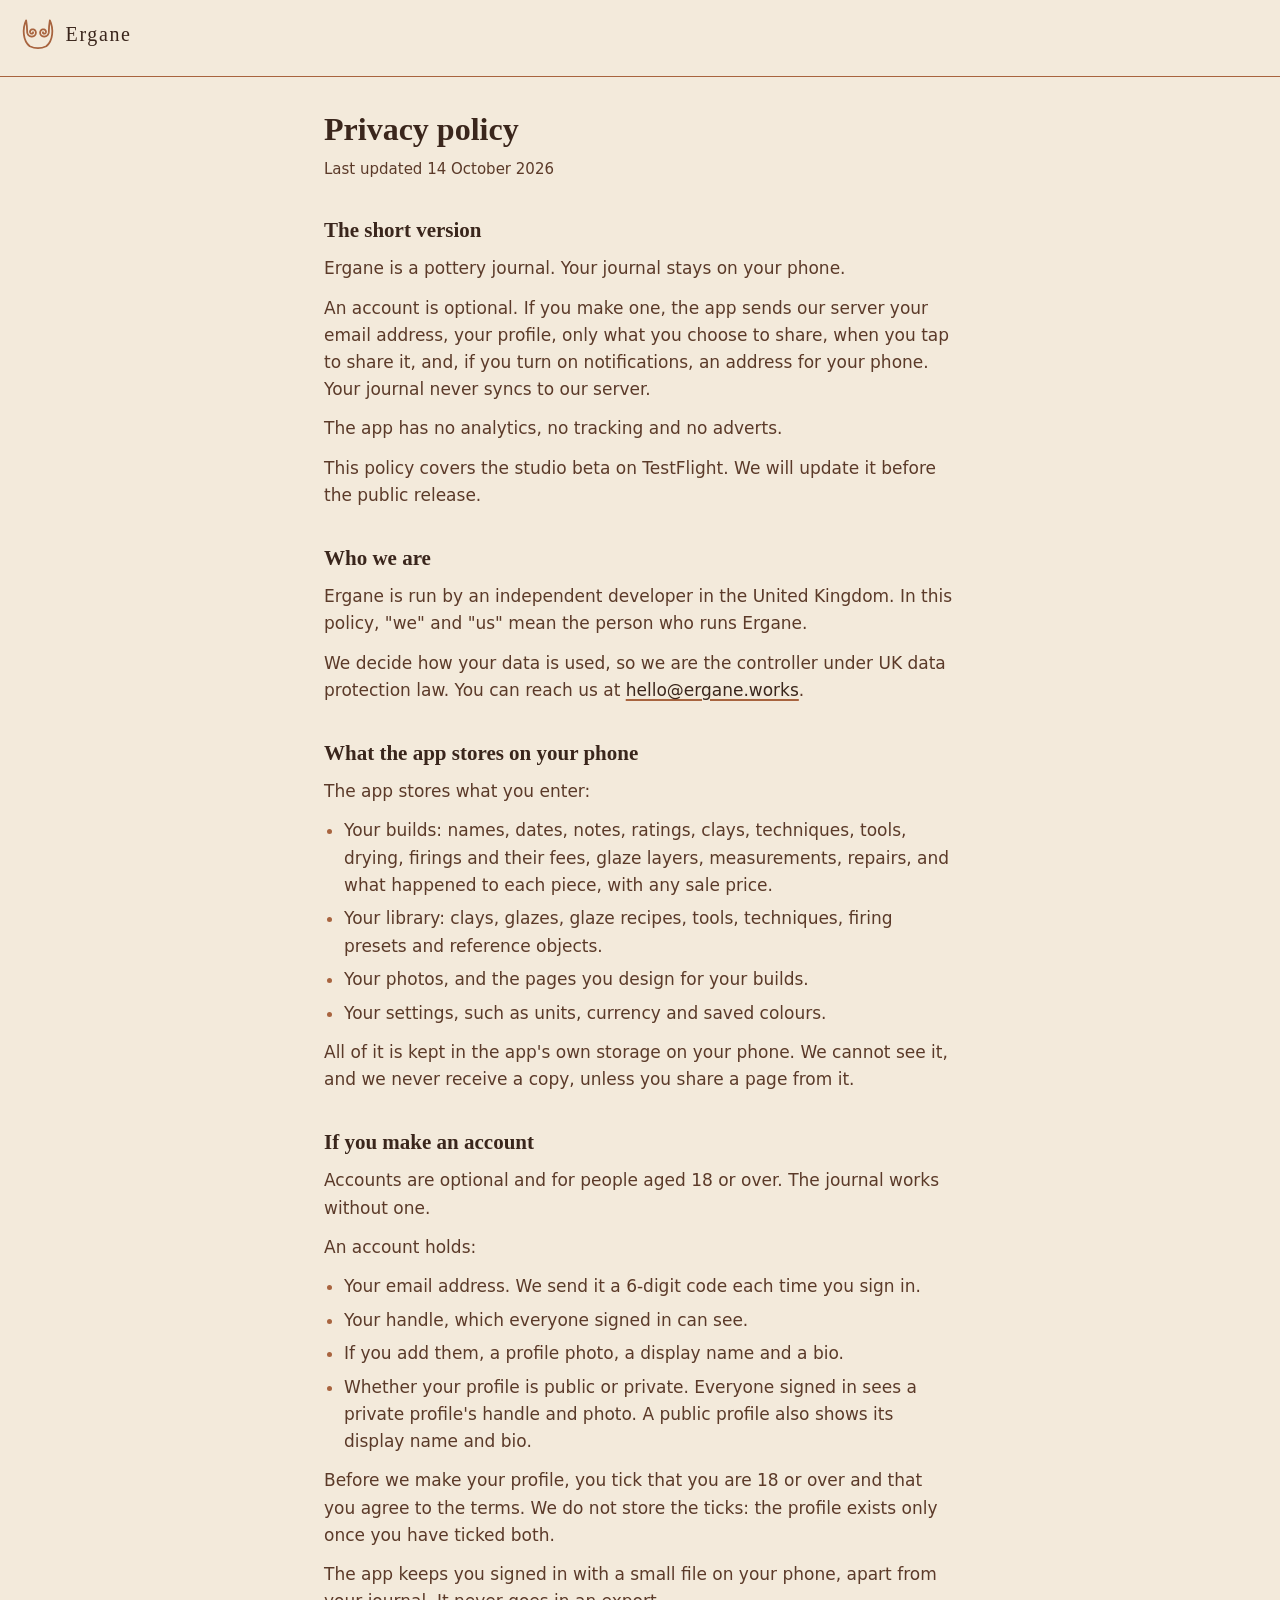
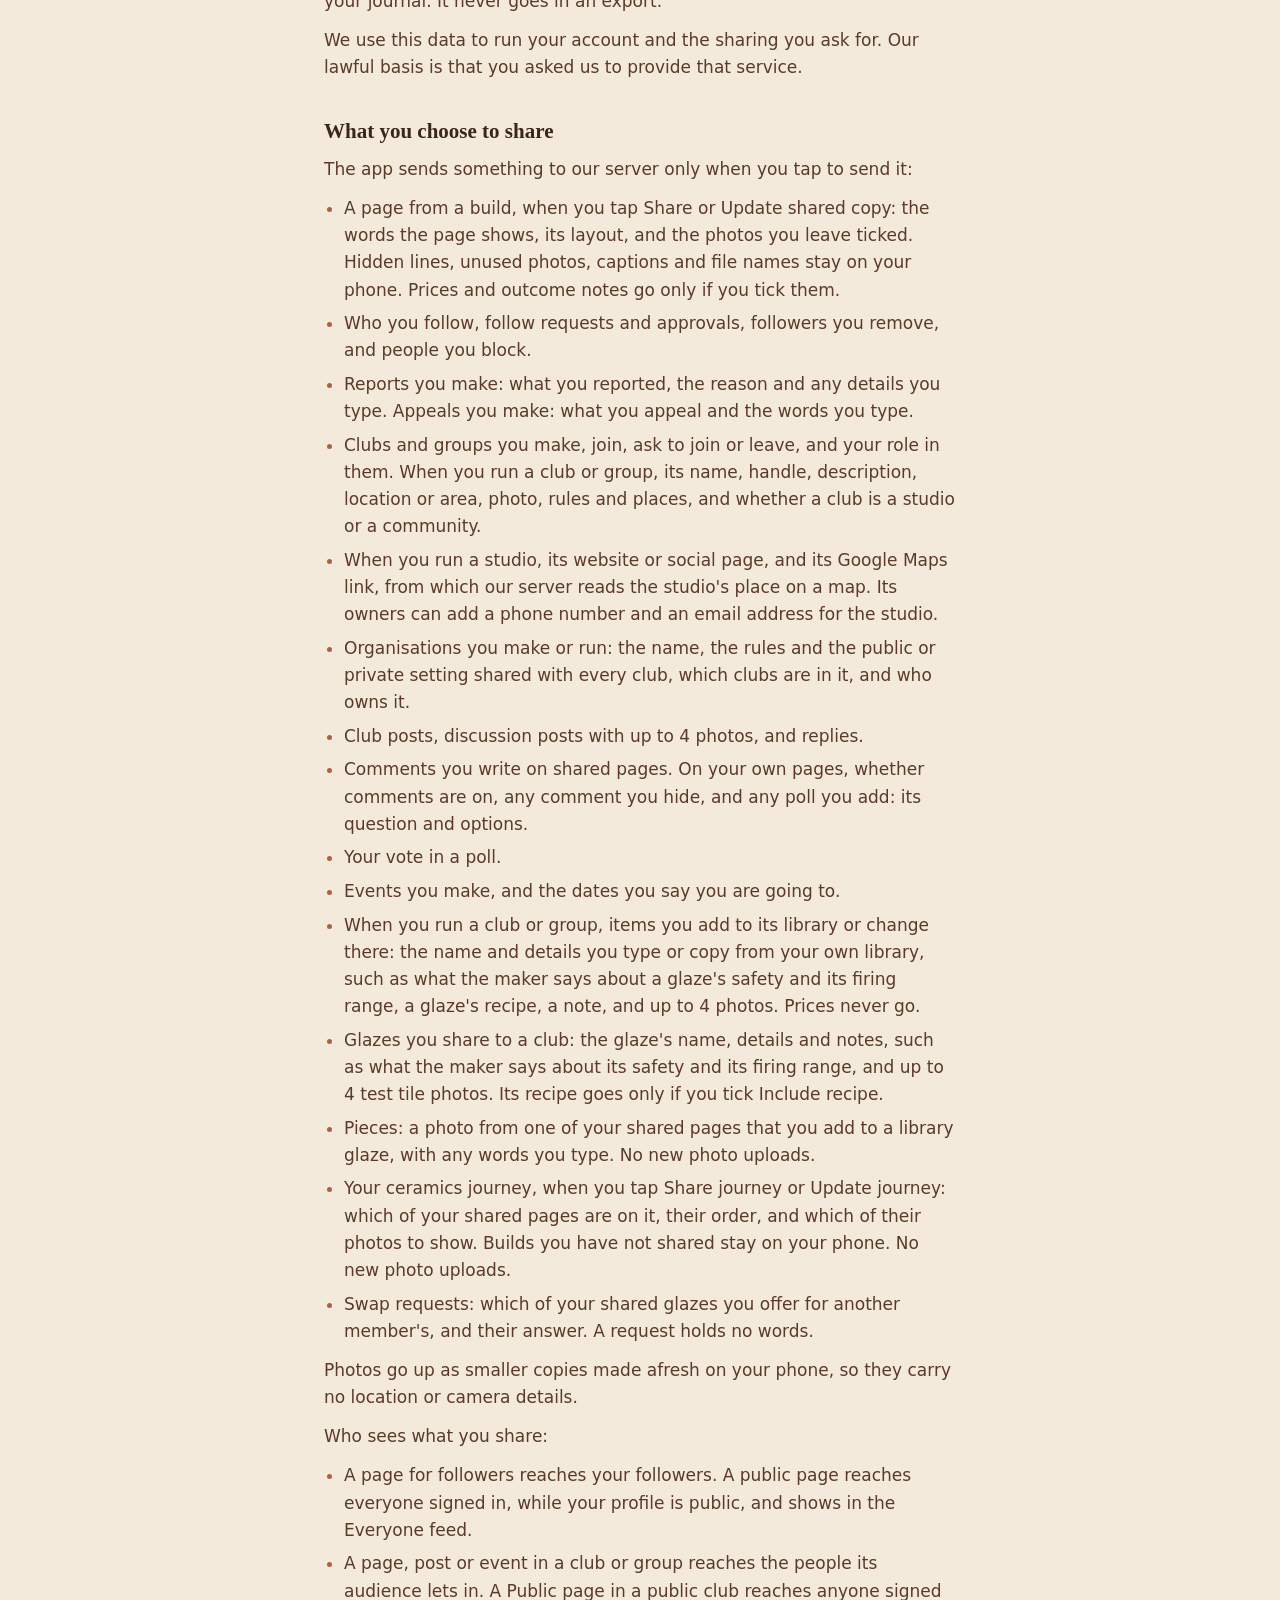
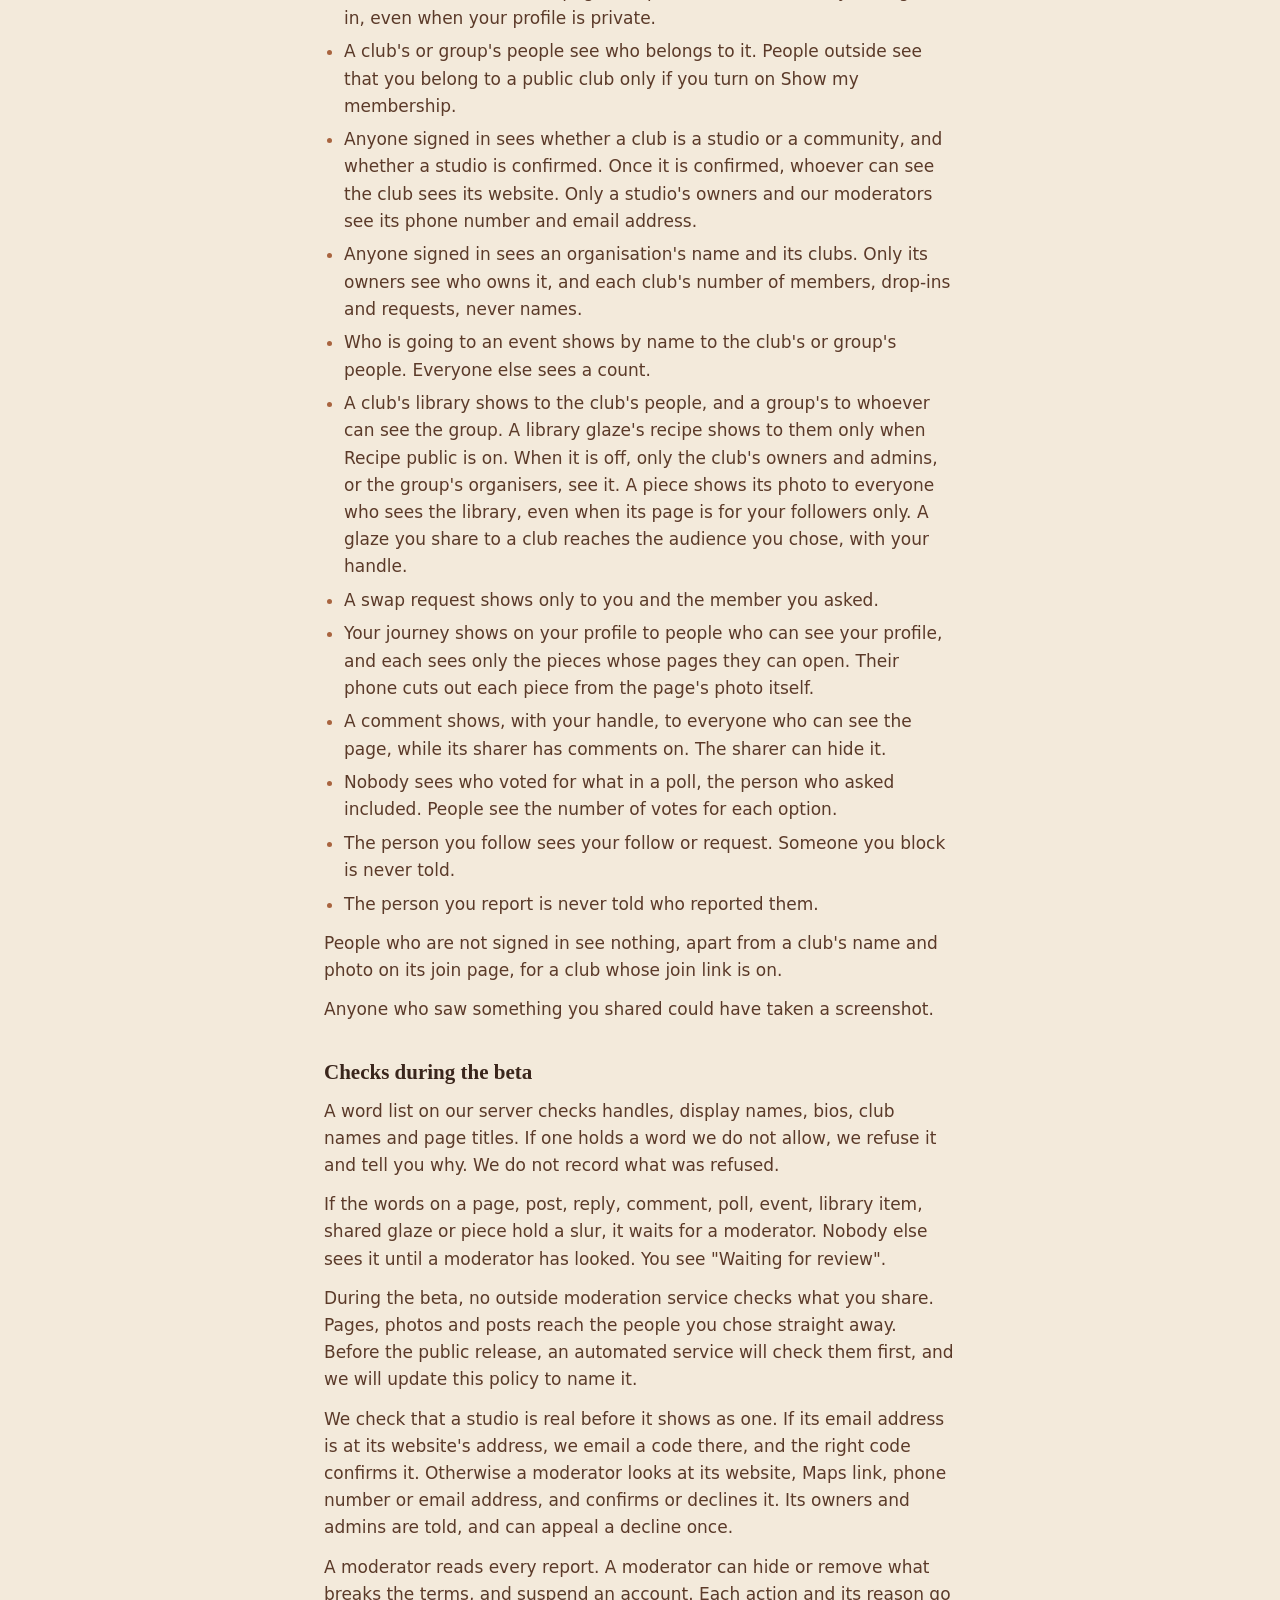
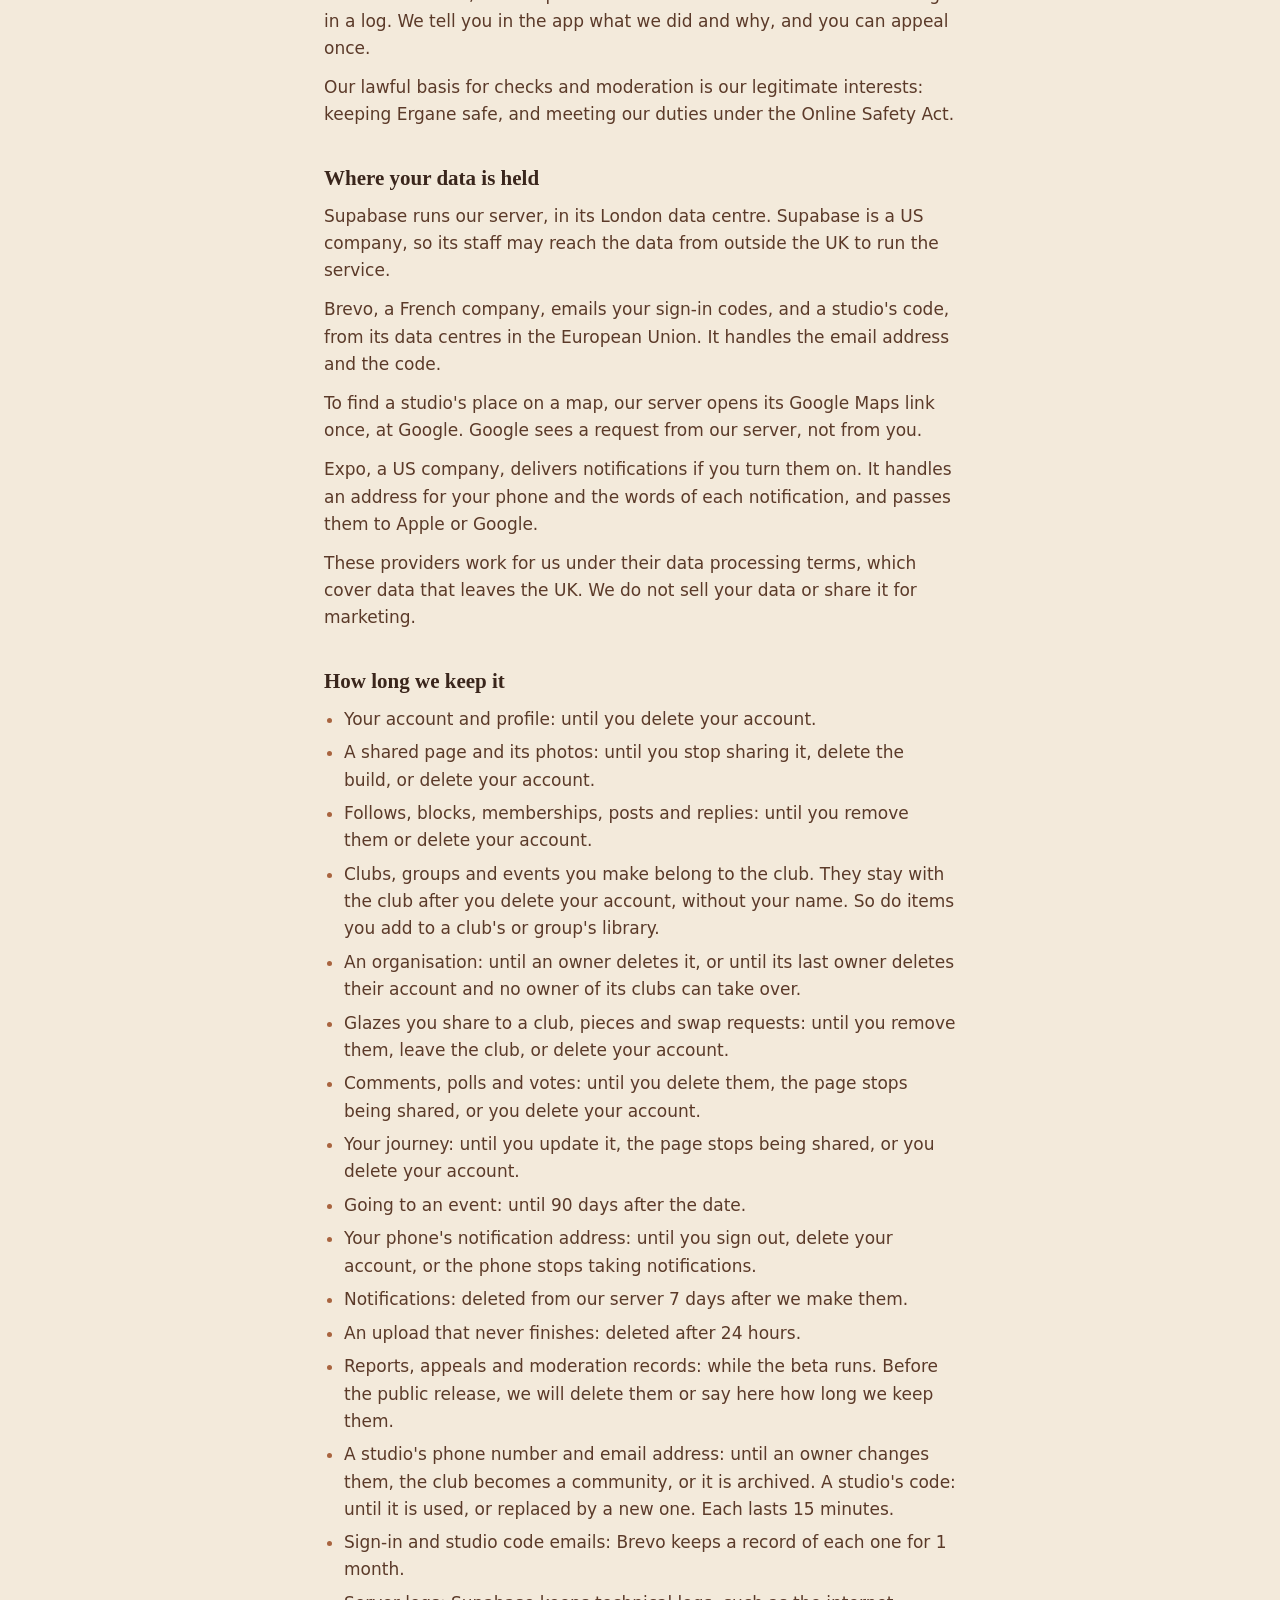
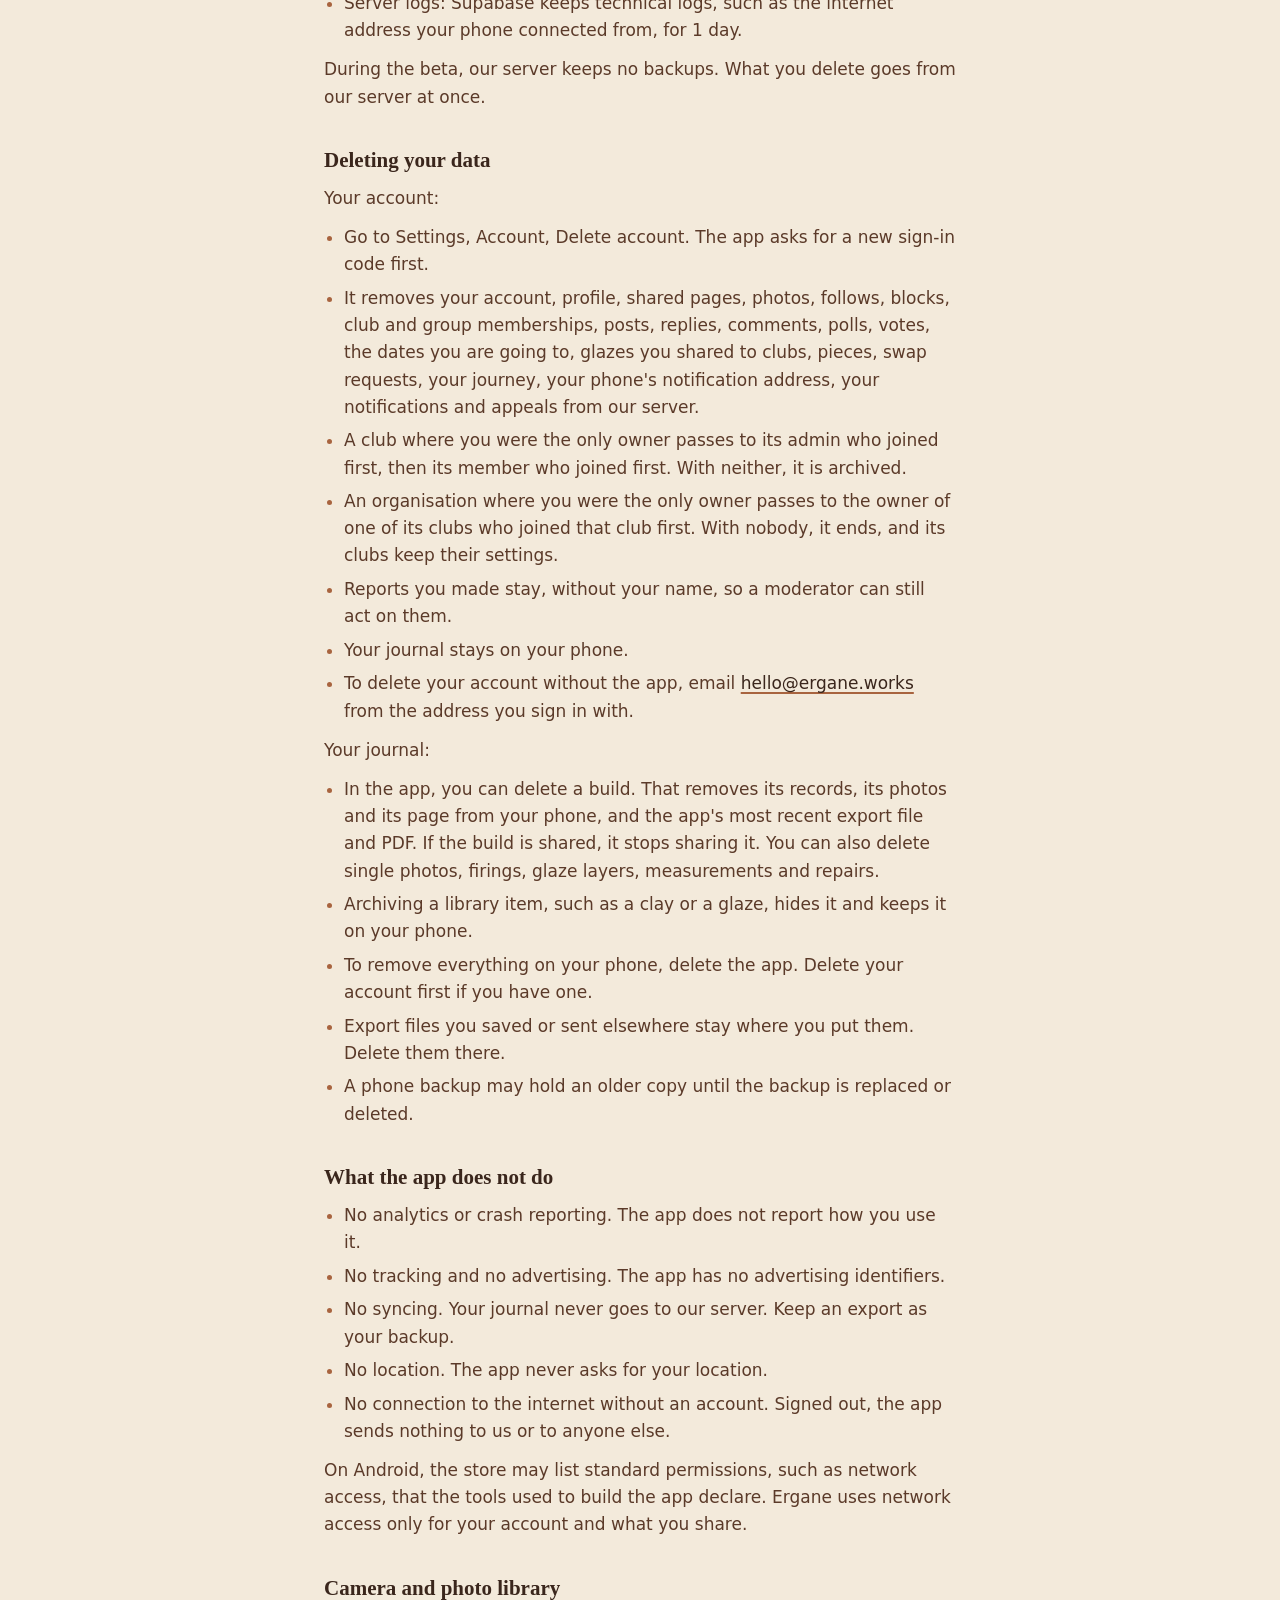
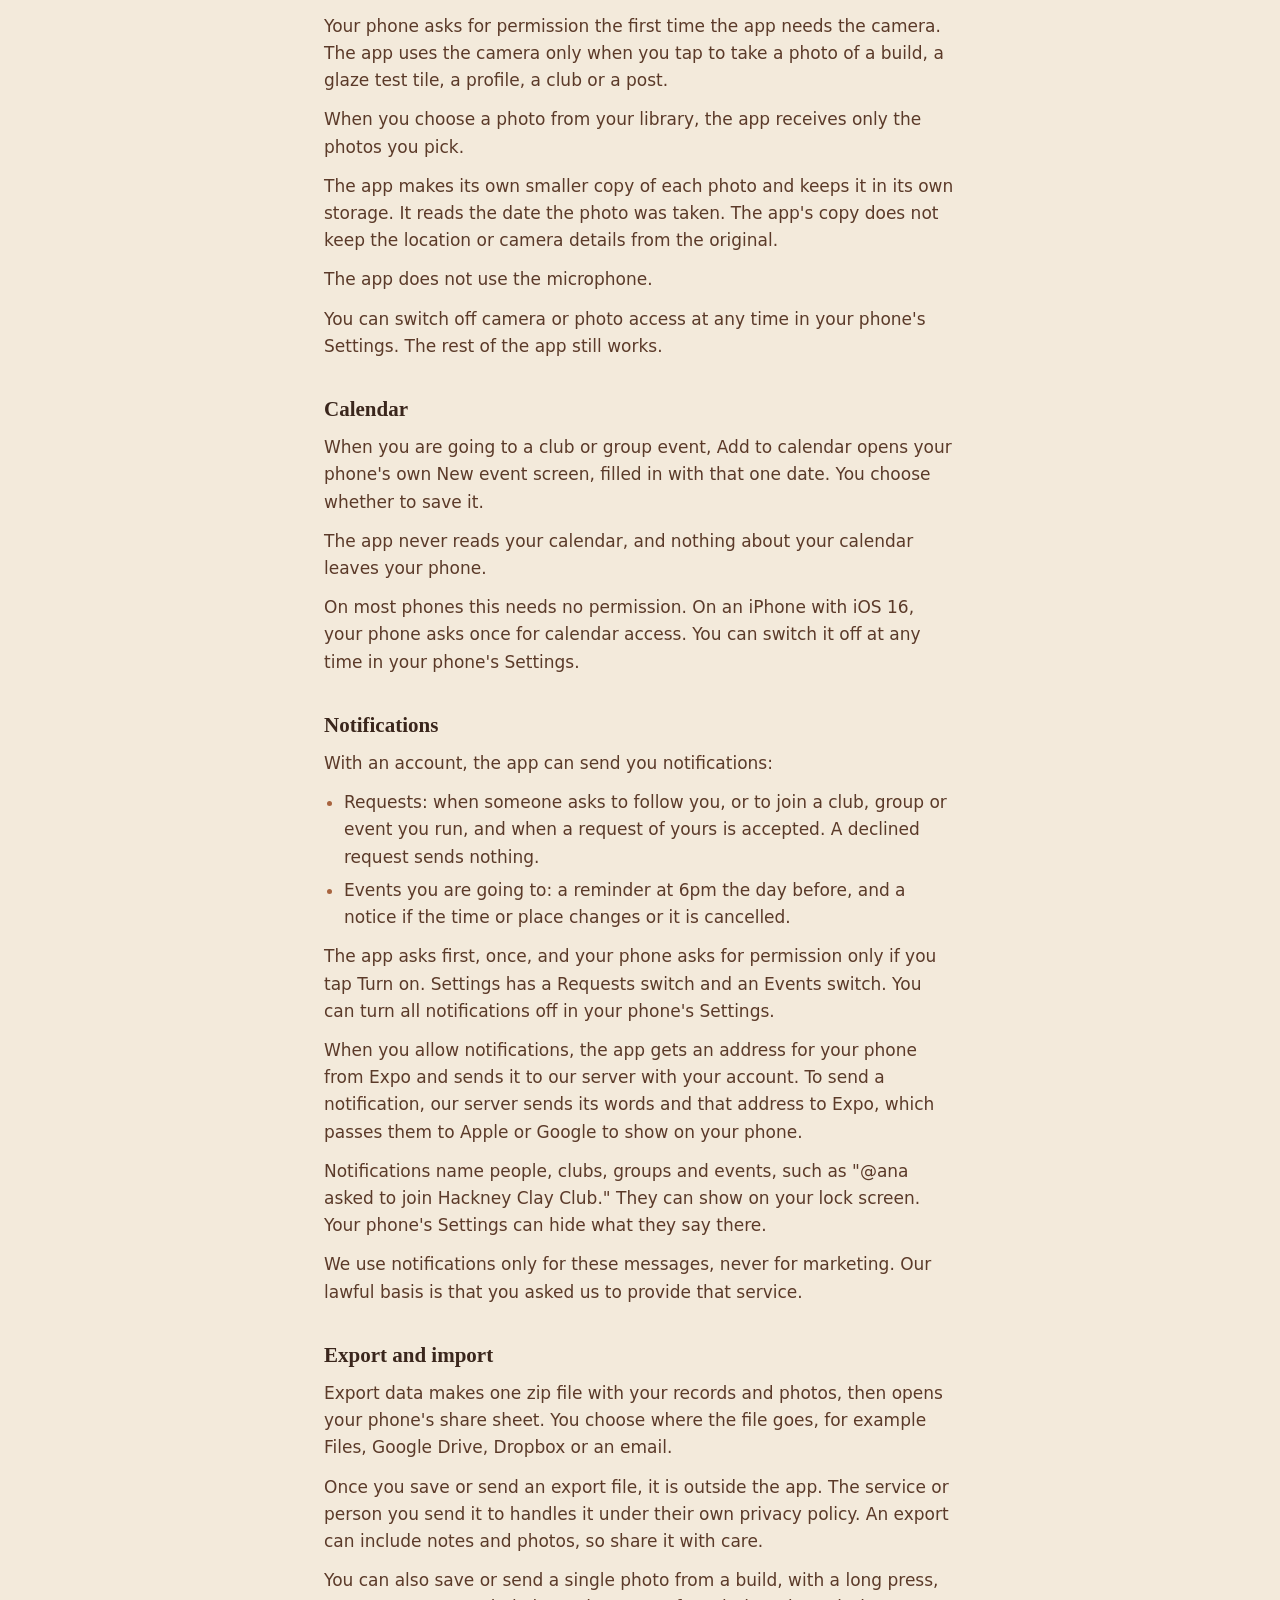
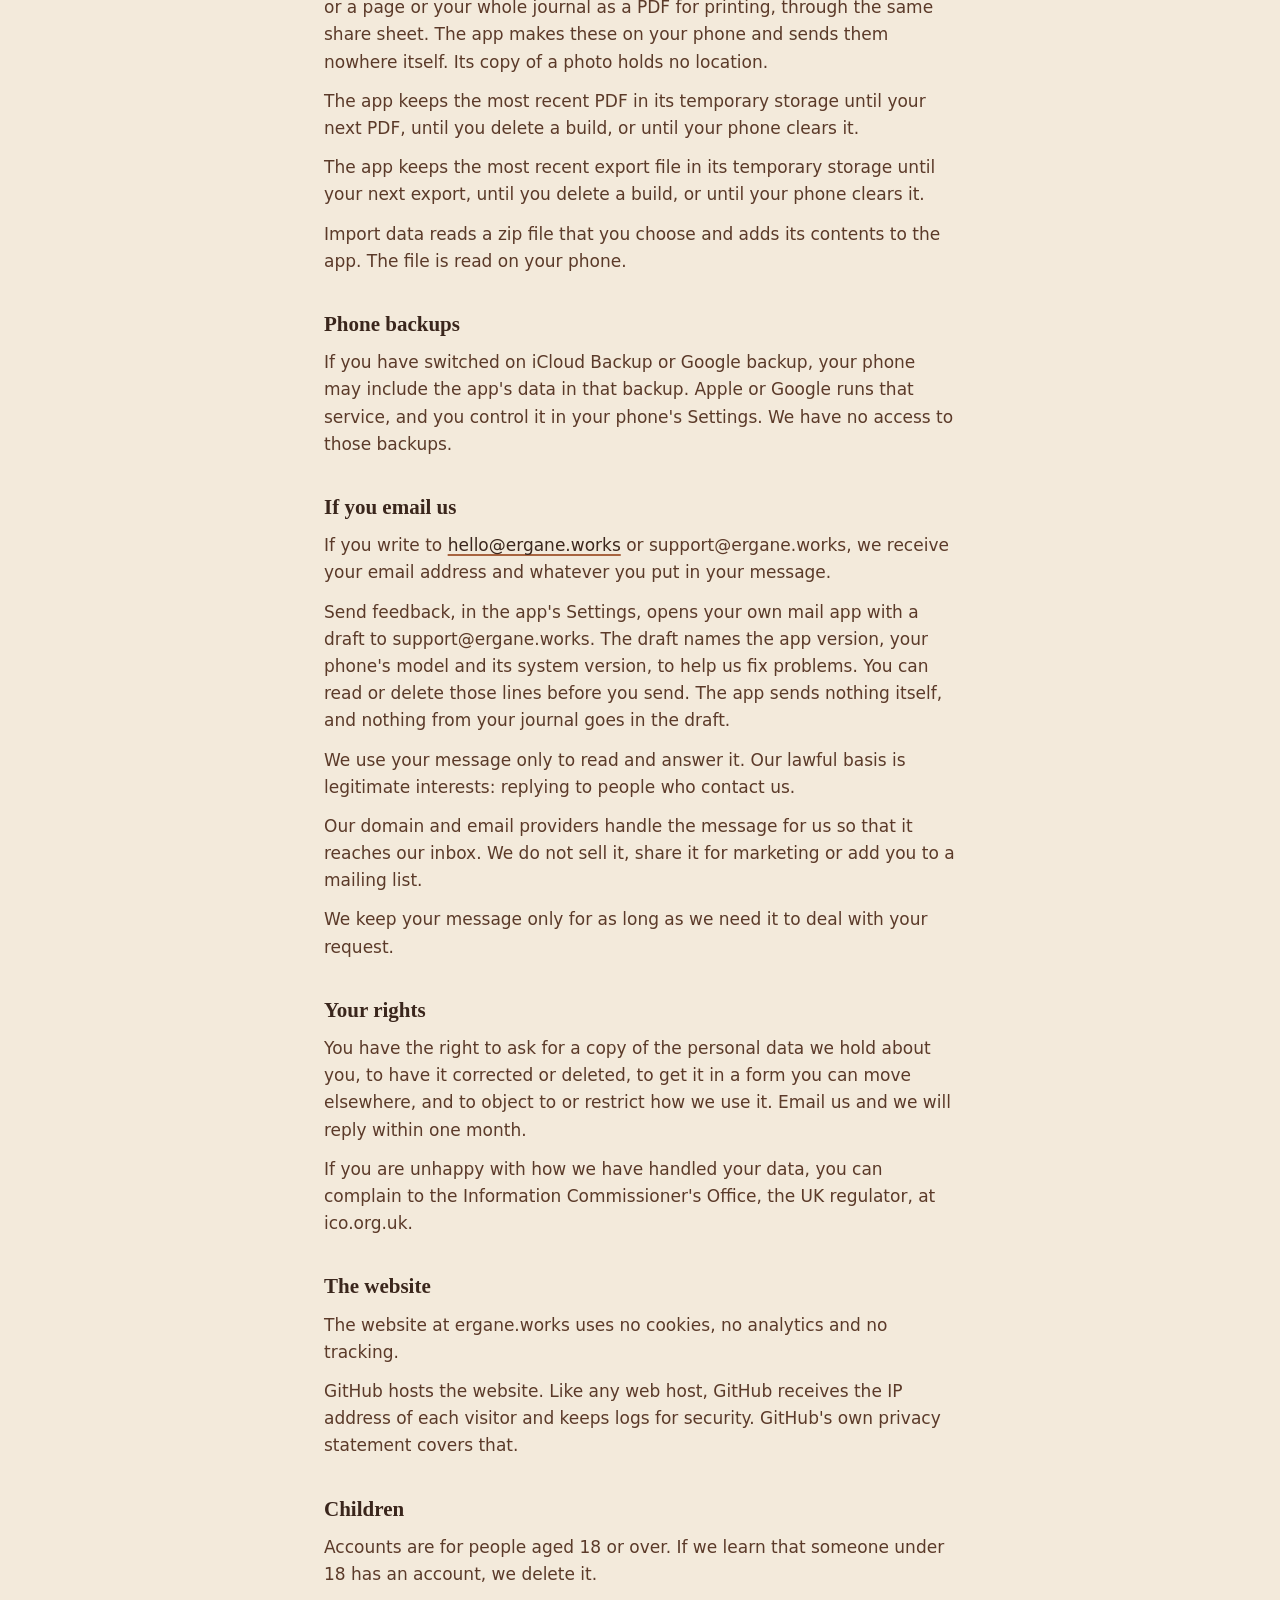
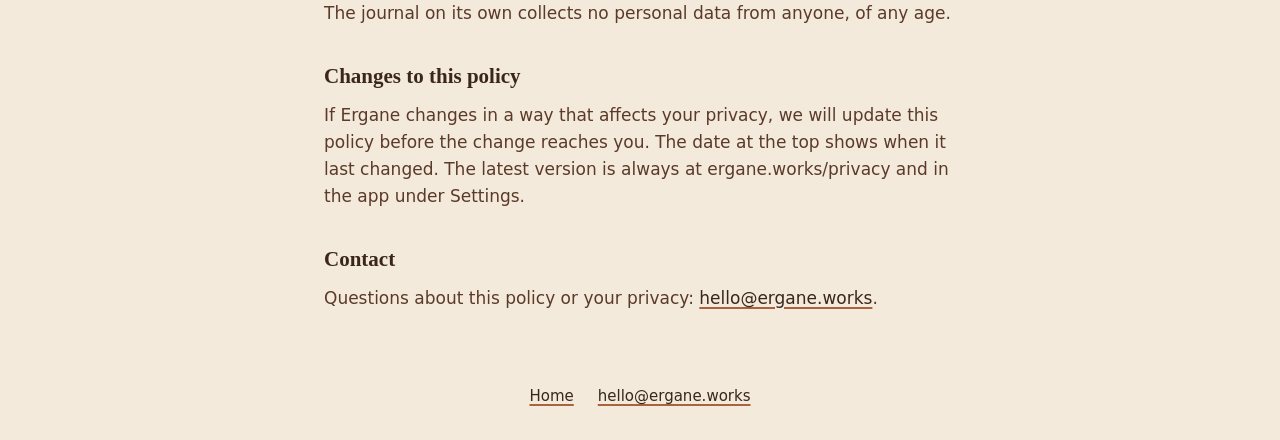
==== privacy/index.html @ 68ac3b26 "Privacy: studios and communities" ====
<!doctype html>
<html lang="en-GB">
<head>
  <meta charset="utf-8">
  <meta name="viewport" content="width=device-width, initial-scale=1">
  <title>Privacy policy | Ergane</title>
  <meta name="description" content="Ergane keeps your pottery journal on your phone. Accounts are optional. No analytics, no tracking, no adverts.">
  <link rel="icon" href="/assets/favicon.png">
  <link rel="stylesheet" href="/styles.css">
</head>
<body>
  <!-- Made by "npm run privacy:site" in the app's repository. Do not edit by hand. -->
  <header class="bar">
    <a class="home" href="/"><img src="/assets/owl.svg" alt="" width="36" height="36">Ergane</a>
  </header>
  <main class="page">
    <h1>Privacy policy</h1>
    <p class="date">Last updated <time datetime="2026-10-14">14 October 2026</time></p>
    <section id="summary">
      <h2>The short version</h2>
      <p>Ergane is a pottery journal. Your journal stays on your phone.</p>
      <p>An account is optional. If you make one, the app sends our server your email address, your profile, only what you choose to share, when you tap to share it, and, if you turn on notifications, an address for your phone. Your journal never syncs to our server.</p>
      <p>The app has no analytics, no tracking and no adverts.</p>
      <p>This policy covers the studio beta on TestFlight. We will update it before the public release.</p>
    </section>
    <section id="who">
      <h2>Who we are</h2>
      <p>Ergane is run by an independent developer in the United Kingdom. In this policy, &quot;we&quot; and &quot;us&quot; mean the person who runs Ergane.</p>
      <p>We decide how your data is used, so we are the controller under UK data protection law. You can reach us at <a href="mailto:hello@ergane.works">hello@ergane.works</a>.</p>
    </section>
    <section id="stored">
      <h2>What the app stores on your phone</h2>
      <p>The app stores what you enter:</p>
      <ul>
        <li>Your builds: names, dates, notes, ratings, clays, techniques, tools, drying, firings and their fees, glaze layers, measurements, repairs, and what happened to each piece, with any sale price.</li>
        <li>Your library: clays, glazes, glaze recipes, tools, techniques, firing presets and reference objects.</li>
        <li>Your photos, and the pages you design for your builds.</li>
        <li>Your settings, such as units, currency and saved colours.</li>
      </ul>
      <p>All of it is kept in the app's own storage on your phone. We cannot see it, and we never receive a copy, unless you share a page from it.</p>
    </section>
    <section id="account">
      <h2>If you make an account</h2>
      <p>Accounts are optional and for people aged 18 or over. The journal works without one.</p>
      <p>An account holds:</p>
      <ul>
        <li>Your email address. We send it a 6-digit code each time you sign in.</li>
        <li>Your handle, which everyone signed in can see.</li>
        <li>If you add them, a profile photo, a display name and a bio.</li>
        <li>Whether your profile is public or private. Everyone signed in sees a private profile's handle and photo. A public profile also shows its display name and bio.</li>
      </ul>
      <p>Before we make your profile, you tick that you are 18 or over and that you agree to the terms. We do not store the ticks: the profile exists only once you have ticked both.</p>
      <p>The app keeps you signed in with a small file on your phone, apart from your journal. It never goes in an export.</p>
      <p>We use this data to run your account and the sharing you ask for. Our lawful basis is that you asked us to provide that service.</p>
    </section>
    <section id="sharing">
      <h2>What you choose to share</h2>
      <p>The app sends something to our server only when you tap to send it:</p>
      <ul>
        <li>A page from a build, when you tap Share or Update shared copy: the words the page shows, its layout, and the photos you leave ticked. Hidden lines, unused photos, captions and file names stay on your phone. Prices and outcome notes go only if you tick them.</li>
        <li>Who you follow, follow requests and approvals, followers you remove, and people you block.</li>
        <li>Reports you make: what you reported, the reason and any details you type. Appeals you make: what you appeal and the words you type.</li>
        <li>Clubs and groups you make, join, ask to join or leave, and your role in them. When you run a club or group, its name, handle, description, location or area, photo, rules and places, and whether a club is a studio or a community.</li>
        <li>When you run a studio, its website or social page, and its Google Maps link, from which our server reads the studio's place on a map. Its owners can add a phone number and an email address for the studio.</li>
        <li>Organisations you make or run: the name, the rules and the public or private setting shared with every club, which clubs are in it, and who owns it.</li>
        <li>Club posts, discussion posts with up to 4 photos, and replies.</li>
        <li>Comments you write on shared pages. On your own pages, whether comments are on, any comment you hide, and any poll you add: its question and options.</li>
        <li>Your vote in a poll.</li>
        <li>Events you make, and the dates you say you are going to.</li>
        <li>When you run a club or group, items you add to its library or change there: the name and details you type or copy from your own library, such as what the maker says about a glaze's safety and its firing range, a glaze's recipe, a note, and up to 4 photos. Prices never go.</li>
        <li>Glazes you share to a club: the glaze's name, details and notes, such as what the maker says about its safety and its firing range, and up to 4 test tile photos. Its recipe goes only if you tick Include recipe.</li>
        <li>Pieces: a photo from one of your shared pages that you add to a library glaze, with any words you type. No new photo uploads.</li>
        <li>Your ceramics journey, when you tap Share journey or Update journey: which of your shared pages are on it, their order, and which of their photos to show. Builds you have not shared stay on your phone. No new photo uploads.</li>
        <li>Swap requests: which of your shared glazes you offer for another member's, and their answer. A request holds no words.</li>
      </ul>
      <p>Photos go up as smaller copies made afresh on your phone, so they carry no location or camera details.</p>
      <p>Who sees what you share:</p>
      <ul>
        <li>A page for followers reaches your followers. A public page reaches everyone signed in, while your profile is public, and shows in the Everyone feed.</li>
        <li>A page, post or event in a club or group reaches the people its audience lets in. A Public page in a public club reaches anyone signed in, even when your profile is private.</li>
        <li>A club's or group's people see who belongs to it. People outside see that you belong to a public club only if you turn on Show my membership.</li>
        <li>Anyone signed in sees whether a club is a studio or a community, and whether a studio is confirmed. Once it is confirmed, whoever can see the club sees its website. Only a studio's owners and our moderators see its phone number and email address.</li>
        <li>Anyone signed in sees an organisation's name and its clubs. Only its owners see who owns it, and each club's number of members, drop-ins and requests, never names.</li>
        <li>Who is going to an event shows by name to the club's or group's people. Everyone else sees a count.</li>
        <li>A club's library shows to the club's people, and a group's to whoever can see the group. A library glaze's recipe shows to them only when Recipe public is on. When it is off, only the club's owners and admins, or the group's organisers, see it. A piece shows its photo to everyone who sees the library, even when its page is for your followers only. A glaze you share to a club reaches the audience you chose, with your handle.</li>
        <li>A swap request shows only to you and the member you asked.</li>
        <li>Your journey shows on your profile to people who can see your profile, and each sees only the pieces whose pages they can open. Their phone cuts out each piece from the page's photo itself.</li>
        <li>A comment shows, with your handle, to everyone who can see the page, while its sharer has comments on. The sharer can hide it.</li>
        <li>Nobody sees who voted for what in a poll, the person who asked included. People see the number of votes for each option.</li>
        <li>The person you follow sees your follow or request. Someone you block is never told.</li>
        <li>The person you report is never told who reported them.</li>
      </ul>
      <p>People who are not signed in see nothing, apart from a club's name and photo on its join page, for a club whose join link is on.</p>
      <p>Anyone who saw something you shared could have taken a screenshot.</p>
    </section>
    <section id="checks">
      <h2>Checks during the beta</h2>
      <p>A word list on our server checks handles, display names, bios, club names and page titles. If one holds a word we do not allow, we refuse it and tell you why. We do not record what was refused.</p>
      <p>If the words on a page, post, reply, comment, poll, event, library item, shared glaze or piece hold a slur, it waits for a moderator. Nobody else sees it until a moderator has looked. You see &quot;Waiting for review&quot;.</p>
      <p>During the beta, no outside moderation service checks what you share. Pages, photos and posts reach the people you chose straight away. Before the public release, an automated service will check them first, and we will update this policy to name it.</p>
      <p>We check that a studio is real before it shows as one. If its email address is at its website's address, we email a code there, and the right code confirms it. Otherwise a moderator looks at its website, Maps link, phone number or email address, and confirms or declines it. Its owners and admins are told, and can appeal a decline once.</p>
      <p>A moderator reads every report. A moderator can hide or remove what breaks the terms, and suspend an account. Each action and its reason go in a log. We tell you in the app what we did and why, and you can appeal once.</p>
      <p>Our lawful basis for checks and moderation is our legitimate interests: keeping Ergane safe, and meeting our duties under the Online Safety Act.</p>
    </section>
    <section id="server">
      <h2>Where your data is held</h2>
      <p>Supabase runs our server, in its London data centre. Supabase is a US company, so its staff may reach the data from outside the UK to run the service.</p>
      <p>Brevo, a French company, emails your sign-in codes, and a studio's code, from its data centres in the European Union. It handles the email address and the code.</p>
      <p>To find a studio's place on a map, our server opens its Google Maps link once, at Google. Google sees a request from our server, not from you.</p>
      <p>Expo, a US company, delivers notifications if you turn them on. It handles an address for your phone and the words of each notification, and passes them to Apple or Google.</p>
      <p>These providers work for us under their data processing terms, which cover data that leaves the UK. We do not sell your data or share it for marketing.</p>
    </section>
    <section id="keeping">
      <h2>How long we keep it</h2>
      <ul>
        <li>Your account and profile: until you delete your account.</li>
        <li>A shared page and its photos: until you stop sharing it, delete the build, or delete your account.</li>
        <li>Follows, blocks, memberships, posts and replies: until you remove them or delete your account.</li>
        <li>Clubs, groups and events you make belong to the club. They stay with the club after you delete your account, without your name. So do items you add to a club's or group's library.</li>
        <li>An organisation: until an owner deletes it, or until its last owner deletes their account and no owner of its clubs can take over.</li>
        <li>Glazes you share to a club, pieces and swap requests: until you remove them, leave the club, or delete your account.</li>
        <li>Comments, polls and votes: until you delete them, the page stops being shared, or you delete your account.</li>
        <li>Your journey: until you update it, the page stops being shared, or you delete your account.</li>
        <li>Going to an event: until 90 days after the date.</li>
        <li>Your phone's notification address: until you sign out, delete your account, or the phone stops taking notifications.</li>
        <li>Notifications: deleted from our server 7 days after we make them.</li>
        <li>An upload that never finishes: deleted after 24 hours.</li>
        <li>Reports, appeals and moderation records: while the beta runs. Before the public release, we will delete them or say here how long we keep them.</li>
        <li>A studio's phone number and email address: until an owner changes them, the club becomes a community, or it is archived. A studio's code: until it is used, or replaced by a new one. Each lasts 15 minutes.</li>
        <li>Sign-in and studio code emails: Brevo keeps a record of each one for 1 month.</li>
        <li>Server logs: Supabase keeps technical logs, such as the internet address your phone connected from, for 1 day.</li>
      </ul>
      <p>During the beta, our server keeps no backups. What you delete goes from our server at once.</p>
    </section>
    <section id="deleting">
      <h2>Deleting your data</h2>
      <p>Your account:</p>
      <ul>
        <li>Go to Settings, Account, Delete account. The app asks for a new sign-in code first.</li>
        <li>It removes your account, profile, shared pages, photos, follows, blocks, club and group memberships, posts, replies, comments, polls, votes, the dates you are going to, glazes you shared to clubs, pieces, swap requests, your journey, your phone's notification address, your notifications and appeals from our server.</li>
        <li>A club where you were the only owner passes to its admin who joined first, then its member who joined first. With neither, it is archived.</li>
        <li>An organisation where you were the only owner passes to the owner of one of its clubs who joined that club first. With nobody, it ends, and its clubs keep their settings.</li>
        <li>Reports you made stay, without your name, so a moderator can still act on them.</li>
        <li>Your journal stays on your phone.</li>
        <li>To delete your account without the app, email <a href="mailto:hello@ergane.works">hello@ergane.works</a> from the address you sign in with.</li>
      </ul>
      <p>Your journal:</p>
      <ul>
        <li>In the app, you can delete a build. That removes its records, its photos and its page from your phone, and the app's most recent export file and PDF. If the build is shared, it stops sharing it. You can also delete single photos, firings, glaze layers, measurements and repairs.</li>
        <li>Archiving a library item, such as a clay or a glaze, hides it and keeps it on your phone.</li>
        <li>To remove everything on your phone, delete the app. Delete your account first if you have one.</li>
        <li>Export files you saved or sent elsewhere stay where you put them. Delete them there.</li>
        <li>A phone backup may hold an older copy until the backup is replaced or deleted.</li>
      </ul>
    </section>
    <section id="not">
      <h2>What the app does not do</h2>
      <ul>
        <li>No analytics or crash reporting. The app does not report how you use it.</li>
        <li>No tracking and no advertising. The app has no advertising identifiers.</li>
        <li>No syncing. Your journal never goes to our server. Keep an export as your backup.</li>
        <li>No location. The app never asks for your location.</li>
        <li>No connection to the internet without an account. Signed out, the app sends nothing to us or to anyone else.</li>
      </ul>
      <p>On Android, the store may list standard permissions, such as network access, that the tools used to build the app declare. Ergane uses network access only for your account and what you share.</p>
    </section>
    <section id="camera">
      <h2>Camera and photo library</h2>
      <p>Your phone asks for permission the first time the app needs the camera. The app uses the camera only when you tap to take a photo of a build, a glaze test tile, a profile, a club or a post.</p>
      <p>When you choose a photo from your library, the app receives only the photos you pick.</p>
      <p>The app makes its own smaller copy of each photo and keeps it in its own storage. It reads the date the photo was taken. The app's copy does not keep the location or camera details from the original.</p>
      <p>The app does not use the microphone.</p>
      <p>You can switch off camera or photo access at any time in your phone's Settings. The rest of the app still works.</p>
    </section>
    <section id="calendar">
      <h2>Calendar</h2>
      <p>When you are going to a club or group event, Add to calendar opens your phone's own New event screen, filled in with that one date. You choose whether to save it.</p>
      <p>The app never reads your calendar, and nothing about your calendar leaves your phone.</p>
      <p>On most phones this needs no permission. On an iPhone with iOS 16, your phone asks once for calendar access. You can switch it off at any time in your phone's Settings.</p>
    </section>
    <section id="notifications">
      <h2>Notifications</h2>
      <p>With an account, the app can send you notifications:</p>
      <ul>
        <li>Requests: when someone asks to follow you, or to join a club, group or event you run, and when a request of yours is accepted. A declined request sends nothing.</li>
        <li>Events you are going to: a reminder at 6pm the day before, and a notice if the time or place changes or it is cancelled.</li>
      </ul>
      <p>The app asks first, once, and your phone asks for permission only if you tap Turn on. Settings has a Requests switch and an Events switch. You can turn all notifications off in your phone's Settings.</p>
      <p>When you allow notifications, the app gets an address for your phone from Expo and sends it to our server with your account. To send a notification, our server sends its words and that address to Expo, which passes them to Apple or Google to show on your phone.</p>
      <p>Notifications name people, clubs, groups and events, such as &quot;@ana asked to join Hackney Clay Club.&quot; They can show on your lock screen. Your phone's Settings can hide what they say there.</p>
      <p>We use notifications only for these messages, never for marketing. Our lawful basis is that you asked us to provide that service.</p>
    </section>
    <section id="export">
      <h2>Export and import</h2>
      <p>Export data makes one zip file with your records and photos, then opens your phone's share sheet. You choose where the file goes, for example Files, Google Drive, Dropbox or an email.</p>
      <p>Once you save or send an export file, it is outside the app. The service or person you send it to handles it under their own privacy policy. An export can include notes and photos, so share it with care.</p>
      <p>You can also save or send a single photo from a build, with a long press, or a page or your whole journal as a PDF for printing, through the same share sheet. The app makes these on your phone and sends them nowhere itself. Its copy of a photo holds no location.</p>
      <p>The app keeps the most recent PDF in its temporary storage until your next PDF, until you delete a build, or until your phone clears it.</p>
      <p>The app keeps the most recent export file in its temporary storage until your next export, until you delete a build, or until your phone clears it.</p>
      <p>Import data reads a zip file that you choose and adds its contents to the app. The file is read on your phone.</p>
    </section>
    <section id="backups">
      <h2>Phone backups</h2>
      <p>If you have switched on iCloud Backup or Google backup, your phone may include the app's data in that backup. Apple or Google runs that service, and you control it in your phone's Settings. We have no access to those backups.</p>
    </section>
    <section id="email">
      <h2>If you email us</h2>
      <p>If you write to <a href="mailto:hello@ergane.works">hello@ergane.works</a> or support@ergane.works, we receive your email address and whatever you put in your message.</p>
      <p>Send feedback, in the app's Settings, opens your own mail app with a draft to support@ergane.works. The draft names the app version, your phone's model and its system version, to help us fix problems. You can read or delete those lines before you send. The app sends nothing itself, and nothing from your journal goes in the draft.</p>
      <p>We use your message only to read and answer it. Our lawful basis is legitimate interests: replying to people who contact us.</p>
      <p>Our domain and email providers handle the message for us so that it reaches our inbox. We do not sell it, share it for marketing or add you to a mailing list.</p>
      <p>We keep your message only for as long as we need it to deal with your request.</p>
    </section>
    <section id="rights">
      <h2>Your rights</h2>
      <p>You have the right to ask for a copy of the personal data we hold about you, to have it corrected or deleted, to get it in a form you can move elsewhere, and to object to or restrict how we use it. Email us and we will reply within one month.</p>
      <p>If you are unhappy with how we have handled your data, you can complain to the Information Commissioner's Office, the UK regulator, at ico.org.uk.</p>
    </section>
    <section id="website">
      <h2>The website</h2>
      <p>The website at ergane.works uses no cookies, no analytics and no tracking.</p>
      <p>GitHub hosts the website. Like any web host, GitHub receives the IP address of each visitor and keeps logs for security. GitHub's own privacy statement covers that.</p>
    </section>
    <section id="children">
      <h2>Children</h2>
      <p>Accounts are for people aged 18 or over. If we learn that someone under 18 has an account, we delete it.</p>
      <p>The journal on its own collects no personal data from anyone, of any age.</p>
    </section>
    <section id="changes">
      <h2>Changes to this policy</h2>
      <p>If Ergane changes in a way that affects your privacy, we will update this policy before the change reaches you. The date at the top shows when it last changed. The latest version is always at ergane.works/privacy and in the app under Settings.</p>
    </section>
    <section id="contact">
      <h2>Contact</h2>
      <p>Questions about this policy or your privacy: <a href="mailto:hello@ergane.works">hello@ergane.works</a>.</p>
    </section>
  </main>
  <footer class="foot">
    <a href="/">Home</a>
    <a href="mailto:hello@ergane.works">hello@ergane.works</a>
  </footer>
</body>
</html>
---- styles.css ----
/* The owl's palette, from docs/brand.md in the app's repository. */
:root {
  --cream: #F3EADB;
  --warm-clay: #A8643F;
  --dark-clay: #5B3A29;
  --kiln-brown: #3A261C;

  --page: var(--cream);
  --text: var(--dark-clay);
  --strong: var(--kiln-brown);
  --line: var(--warm-clay);
  color-scheme: light dark;
}

@media (prefers-color-scheme: dark) {
  :root {
    --page: var(--kiln-brown);
    --text: var(--cream);
    --strong: var(--cream);
  }
}

* {
  box-sizing: border-box;
}

html {
  -webkit-text-size-adjust: 100%;
}

body {
  margin: 0;
  min-height: 100vh;
  display: flex;
  flex-direction: column;
  background: var(--page);
  color: var(--text);
  font-family: system-ui, -apple-system, "Segoe UI", Roboto, sans-serif;
  font-size: 1.0625rem;
  line-height: 1.6;
}

a {
  color: var(--strong);
  text-decoration: underline;
  text-decoration-color: var(--line);
  text-decoration-thickness: 2px;
  text-underline-offset: 3px;
}

a:hover {
  text-decoration-thickness: 3px;
}

a:focus-visible {
  outline: 2px solid var(--line);
  outline-offset: 3px;
  border-radius: 2px;
}

h1,
h2 {
  color: var(--strong);
  font-family: Georgia, "Times New Roman", serif;
  font-weight: 600;
  line-height: 1.25;
}

/* The home page: the owl and wordmark in the middle. */
.hero {
  flex: 1;
  display: flex;
  flex-direction: column;
  align-items: center;
  justify-content: center;
  text-align: center;
  padding: 3rem 1.25rem 2rem;
}

.hero img {
  width: min(22rem, 80vw);
  height: auto;
}

.hero h1 {
  position: absolute;
  width: 1px;
  height: 1px;
  overflow: hidden;
  clip-path: inset(50%);
}

.hero .lead {
  max-width: 30rem;
  margin: 1.5rem 0 0;
  font-size: 1.25rem;
}

.hero .note {
  max-width: 30rem;
  margin: 0.75rem 0 0;
}

.hero .soon {
  margin: 2rem 0 0;
  padding: 0.4rem 1rem;
  border: 2px solid var(--line);
  border-radius: 999px;
  font-size: 0.9375rem;
  letter-spacing: 0.04em;
}

/* Every other page: a bar with the owl, then a column of text. */
.bar {
  padding: 1rem 1.25rem;
  border-bottom: 1px solid var(--line);
}

.bar .home {
  display: inline-flex;
  align-items: center;
  gap: 0.6rem;
  color: var(--strong);
  font-family: Georgia, "Times New Roman", serif;
  font-size: 1.25rem;
  letter-spacing: 0.08em;
  text-decoration: none;
}

.page {
  flex: 1;
  width: 100%;
  max-width: 42rem;
  margin: 0 auto;
  padding: 2rem 1.25rem 3rem;
}

.page h1 {
  margin: 0;
  font-size: 2rem;
}

.page h2 {
  margin: 2.25rem 0 0.25rem;
  font-size: 1.3125rem;
}

.page p {
  margin: 0.75rem 0 0;
}

.page ul {
  margin: 0.75rem 0 0;
  padding-left: 1.25rem;
}

.page li {
  margin-top: 0.4rem;
}

.page li::marker {
  color: var(--line);
}

.page .date {
  margin-top: 0.5rem;
  font-size: 0.9375rem;
}

.foot {
  display: flex;
  flex-wrap: wrap;
  justify-content: center;
  gap: 0.5rem 1.5rem;
  padding: 1.5rem 1.25rem 2rem;
  font-size: 0.9375rem;
}

/* The club join page, at /join/<handle>: the club's photo and name, with the store buttons. */
.join {
  text-align: center;
}

.join-photo {
  display: block;
  width: 8rem;
  height: 8rem;
  margin: 1rem auto 1.25rem;
  border: 3px solid var(--strong);
  border-radius: 50%;
  object-fit: cover;
}

.join-photo-empty {
  background: var(--line);
}

.join .join-lead {
  font-size: 1.25rem;
}

.join .join-note {
  margin-top: 2rem;
}

.join-buttons {
  display: flex;
  flex-wrap: wrap;
  justify-content: center;
  gap: 0.75rem;
}

.join-button {
  display: inline-block;
  padding: 0.5rem 1.25rem;
  border: 2px solid var(--strong);
  border-radius: 12px;
  box-shadow: 3px 3px 0 var(--strong);
  color: var(--strong);
  font-weight: 600;
  text-decoration: none;
}

.join-button-main {
  background: var(--line);
  color: var(--cream);
}
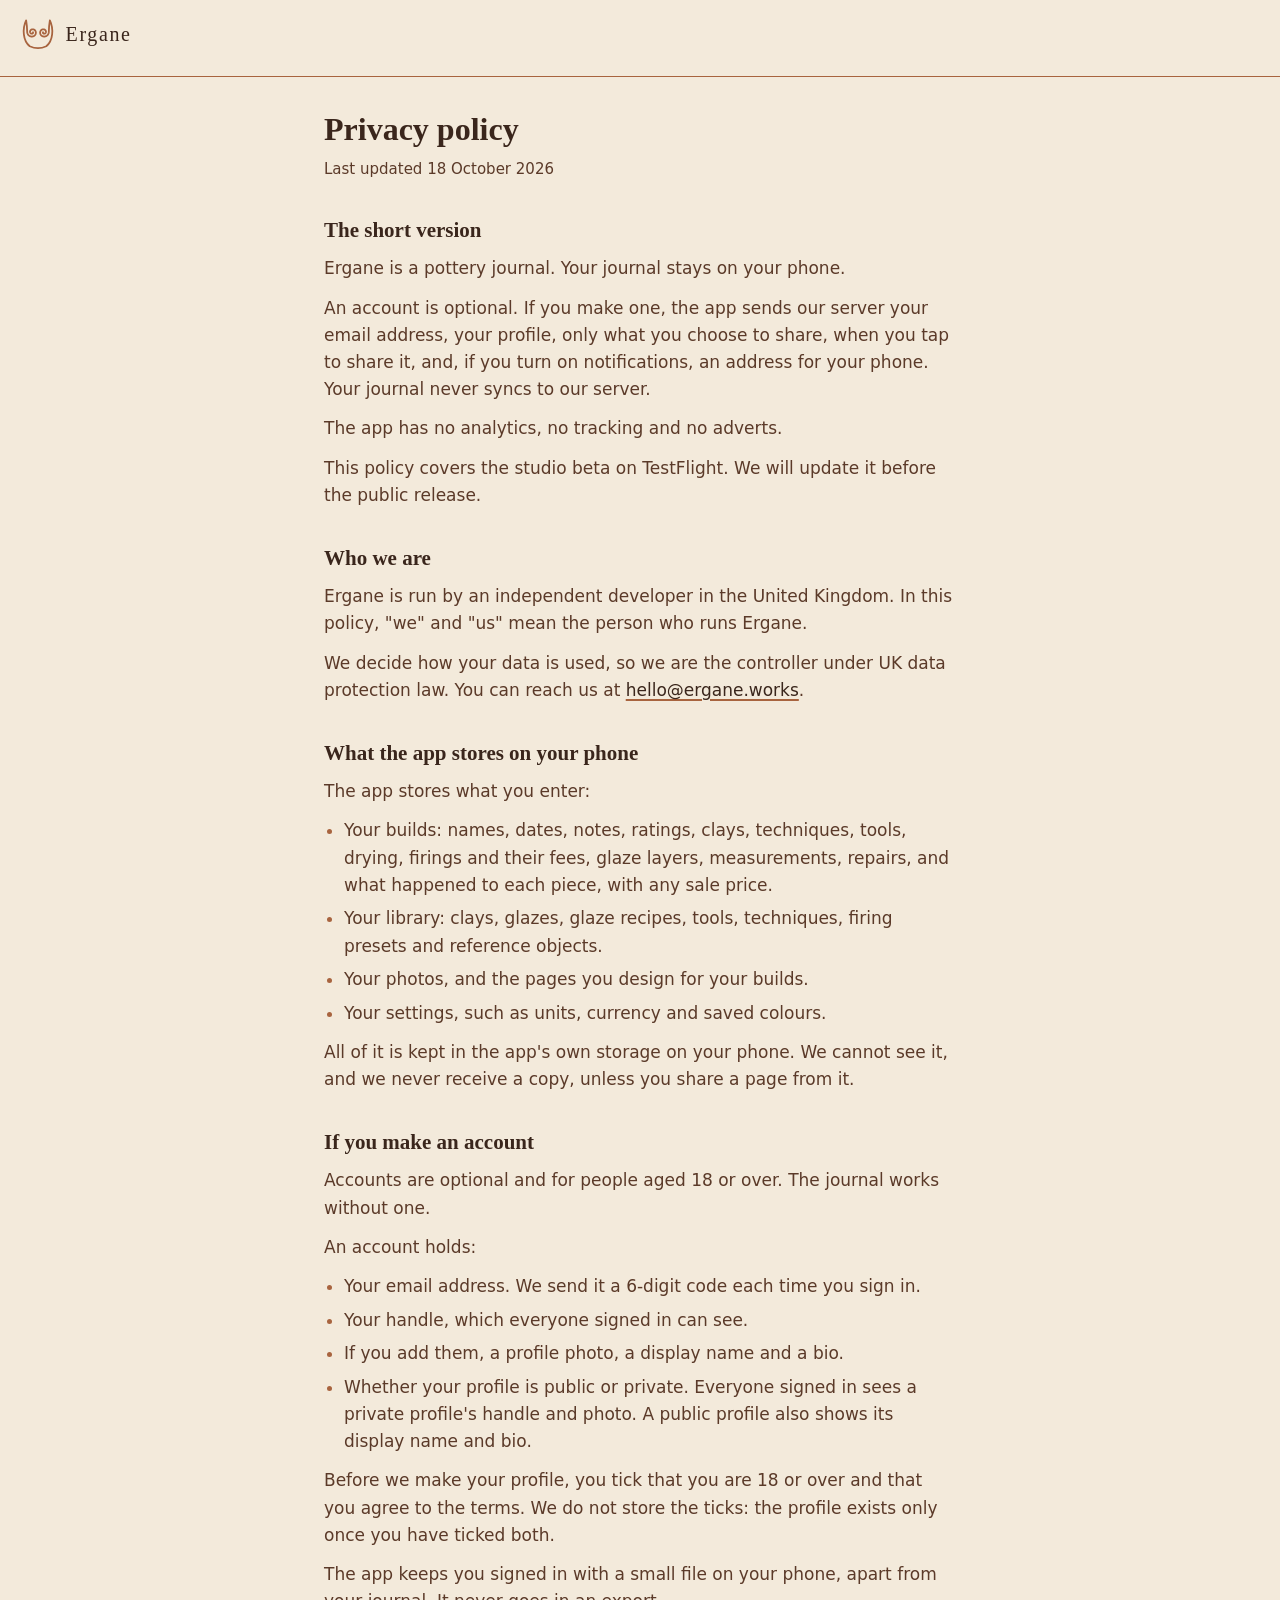
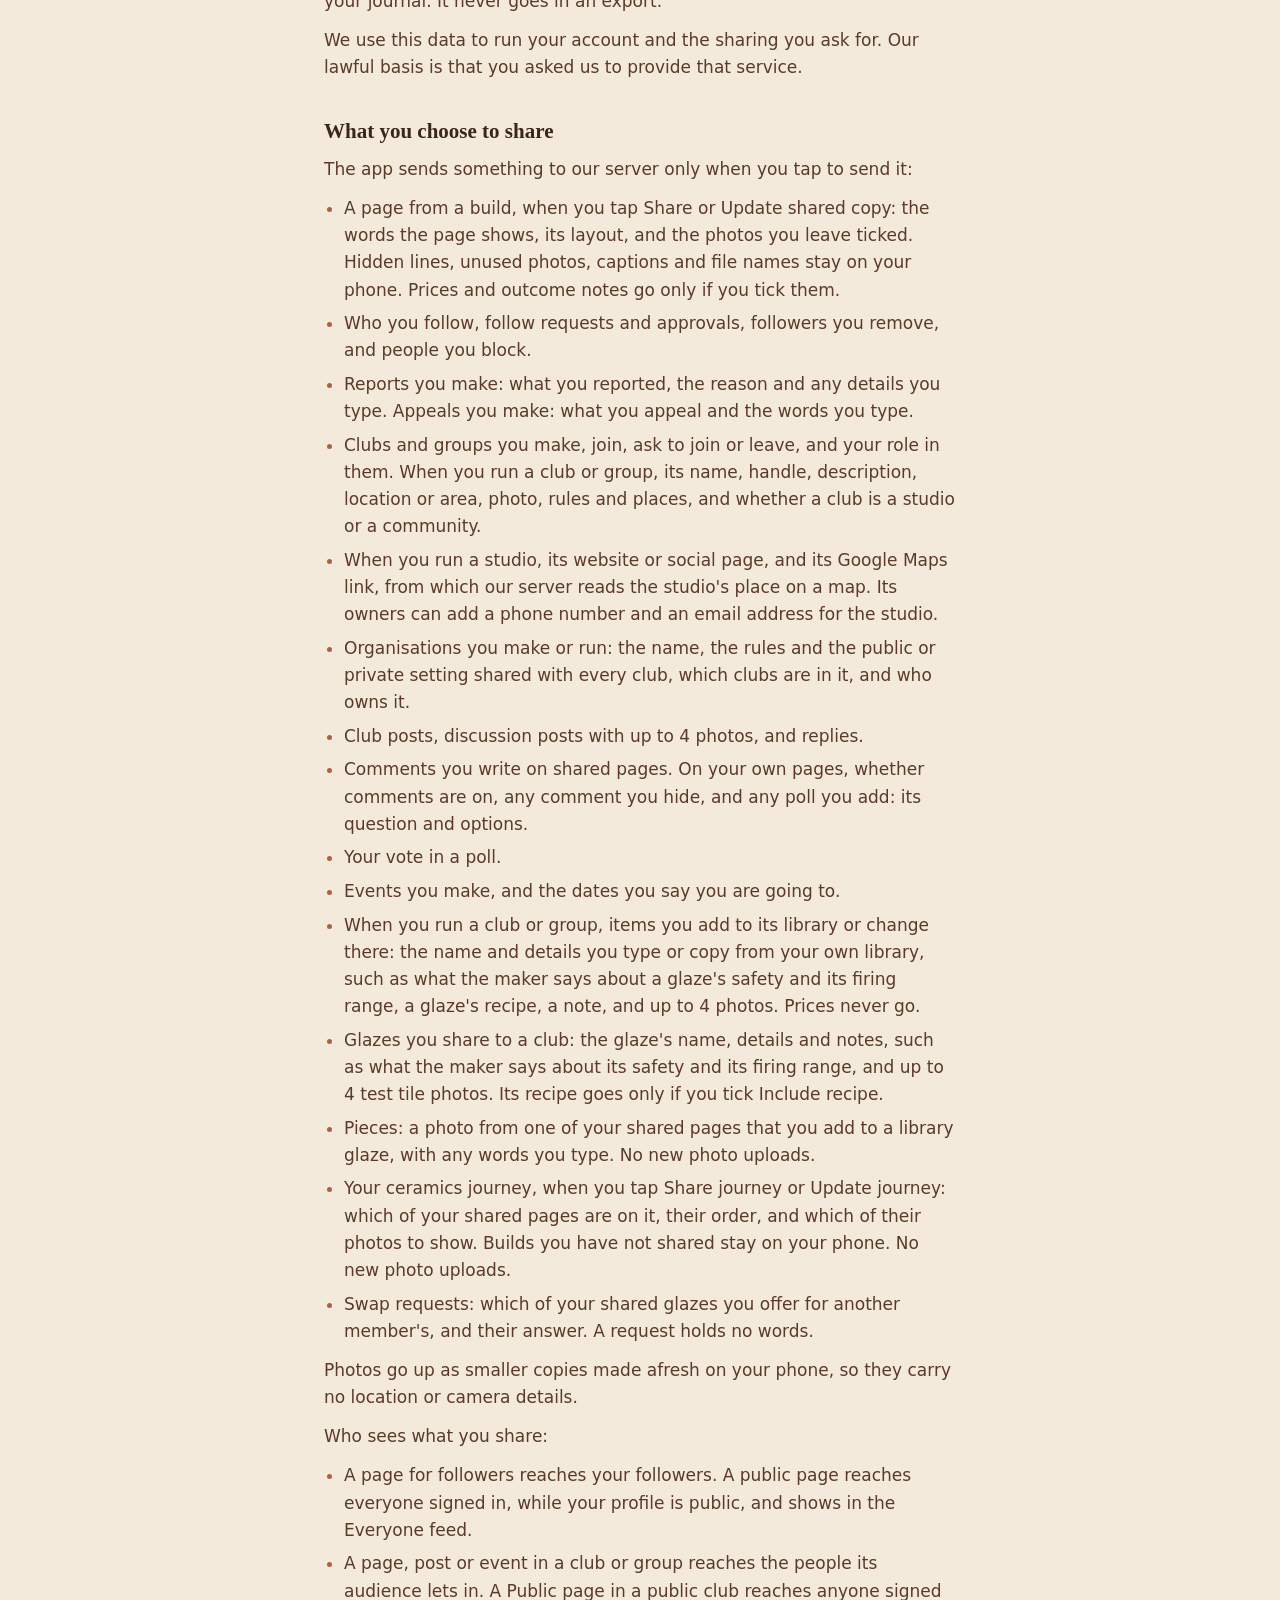
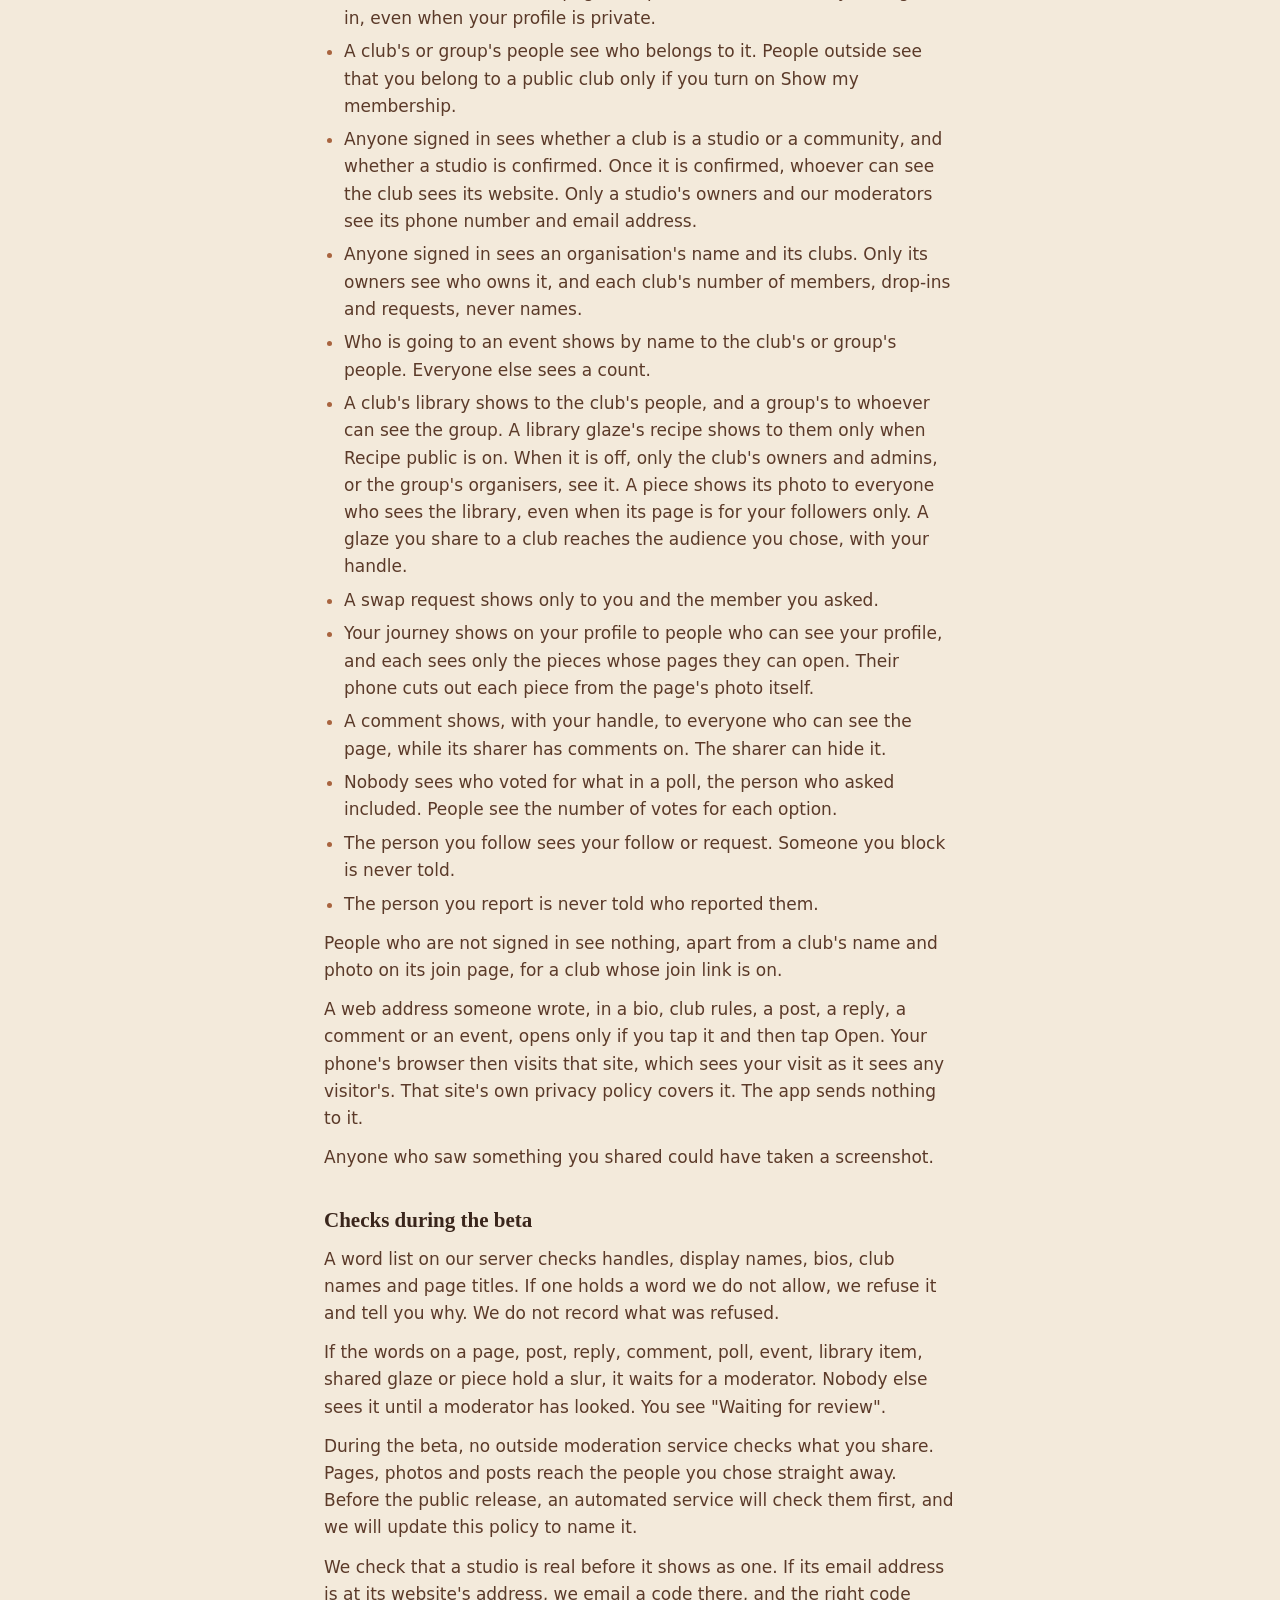
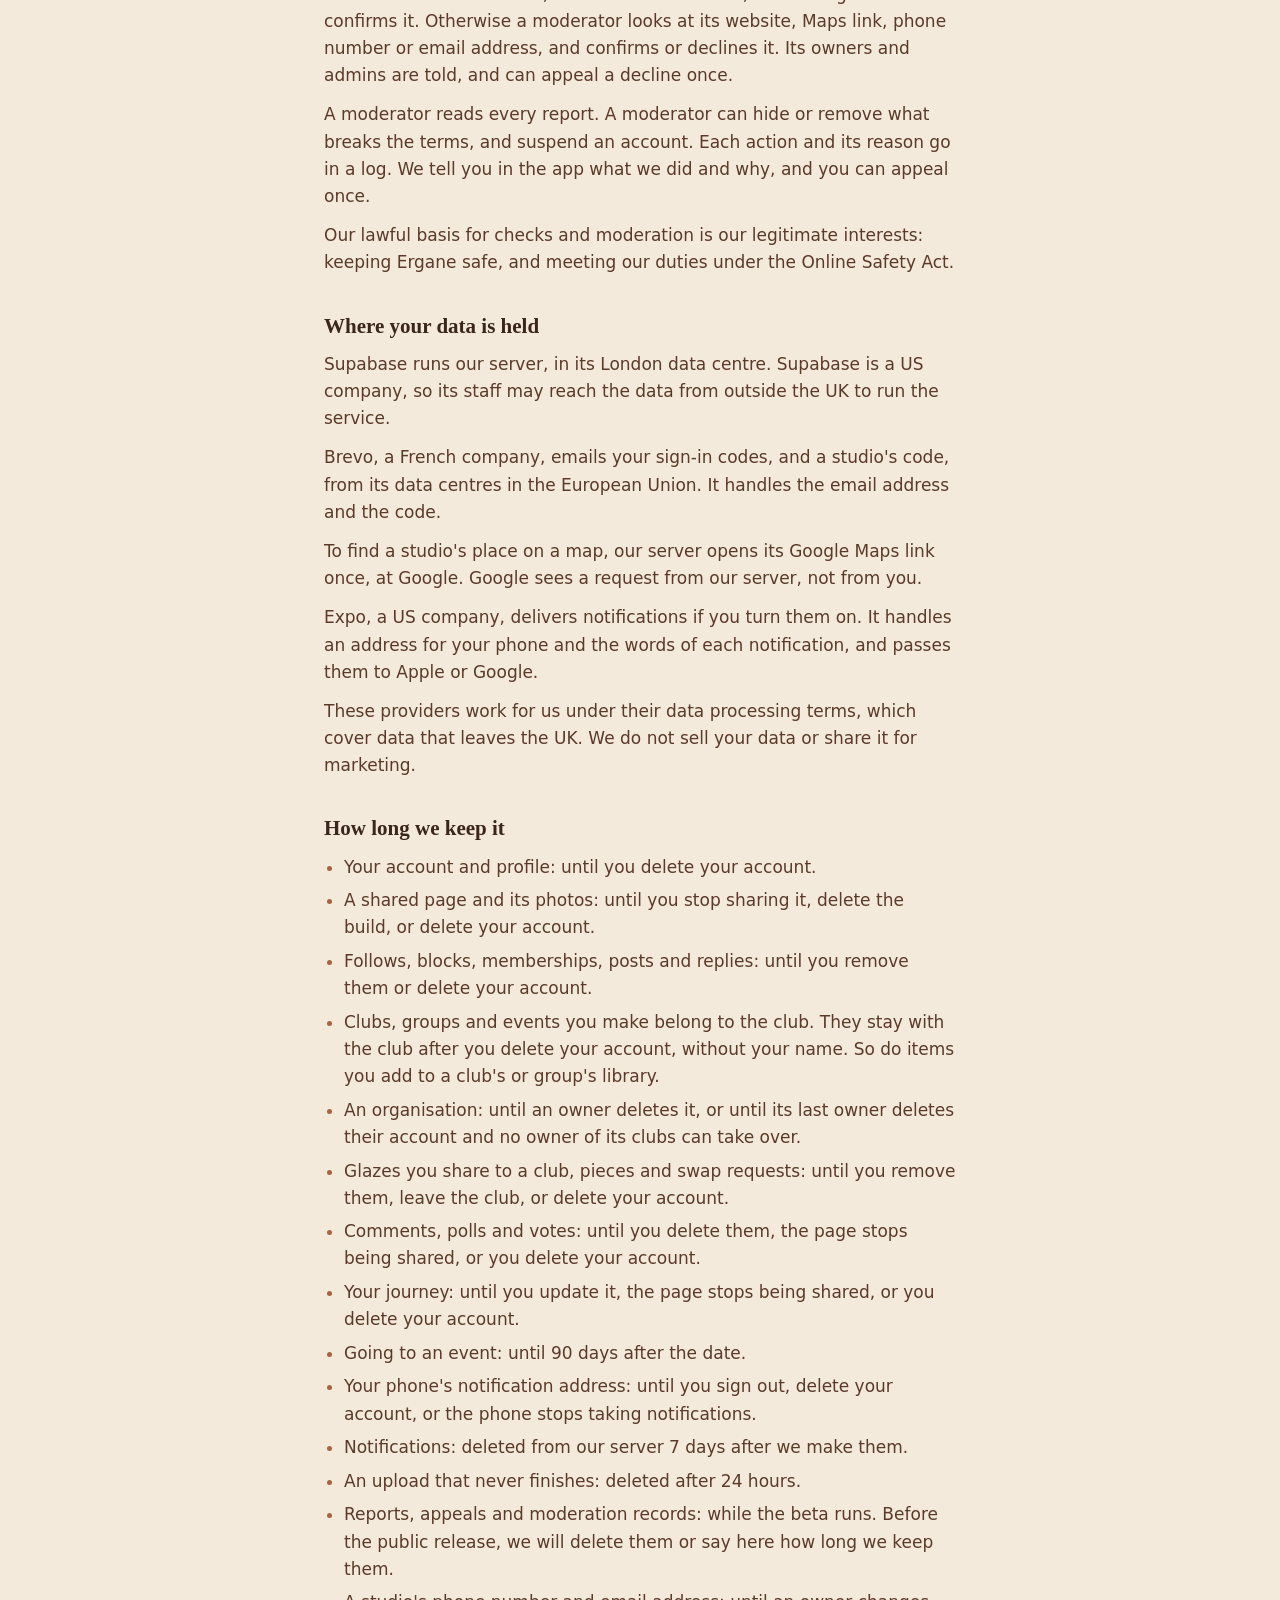
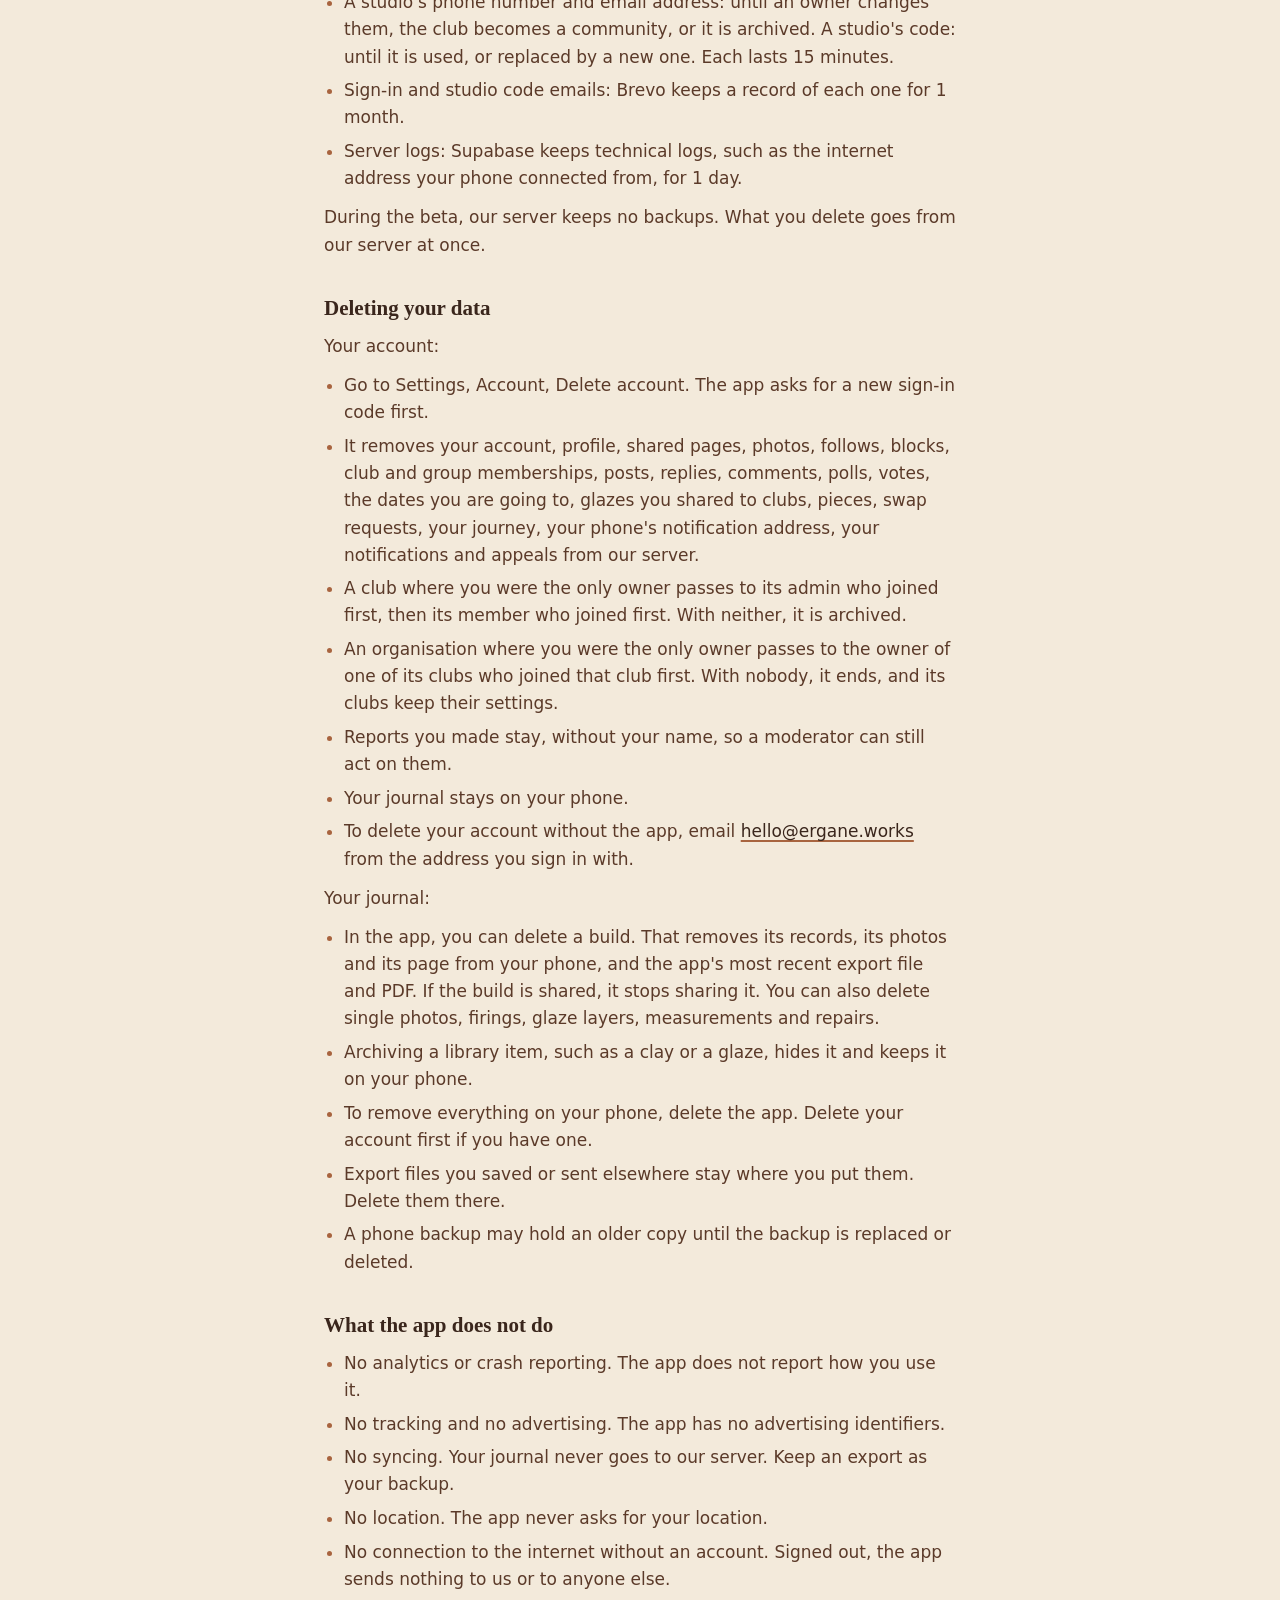
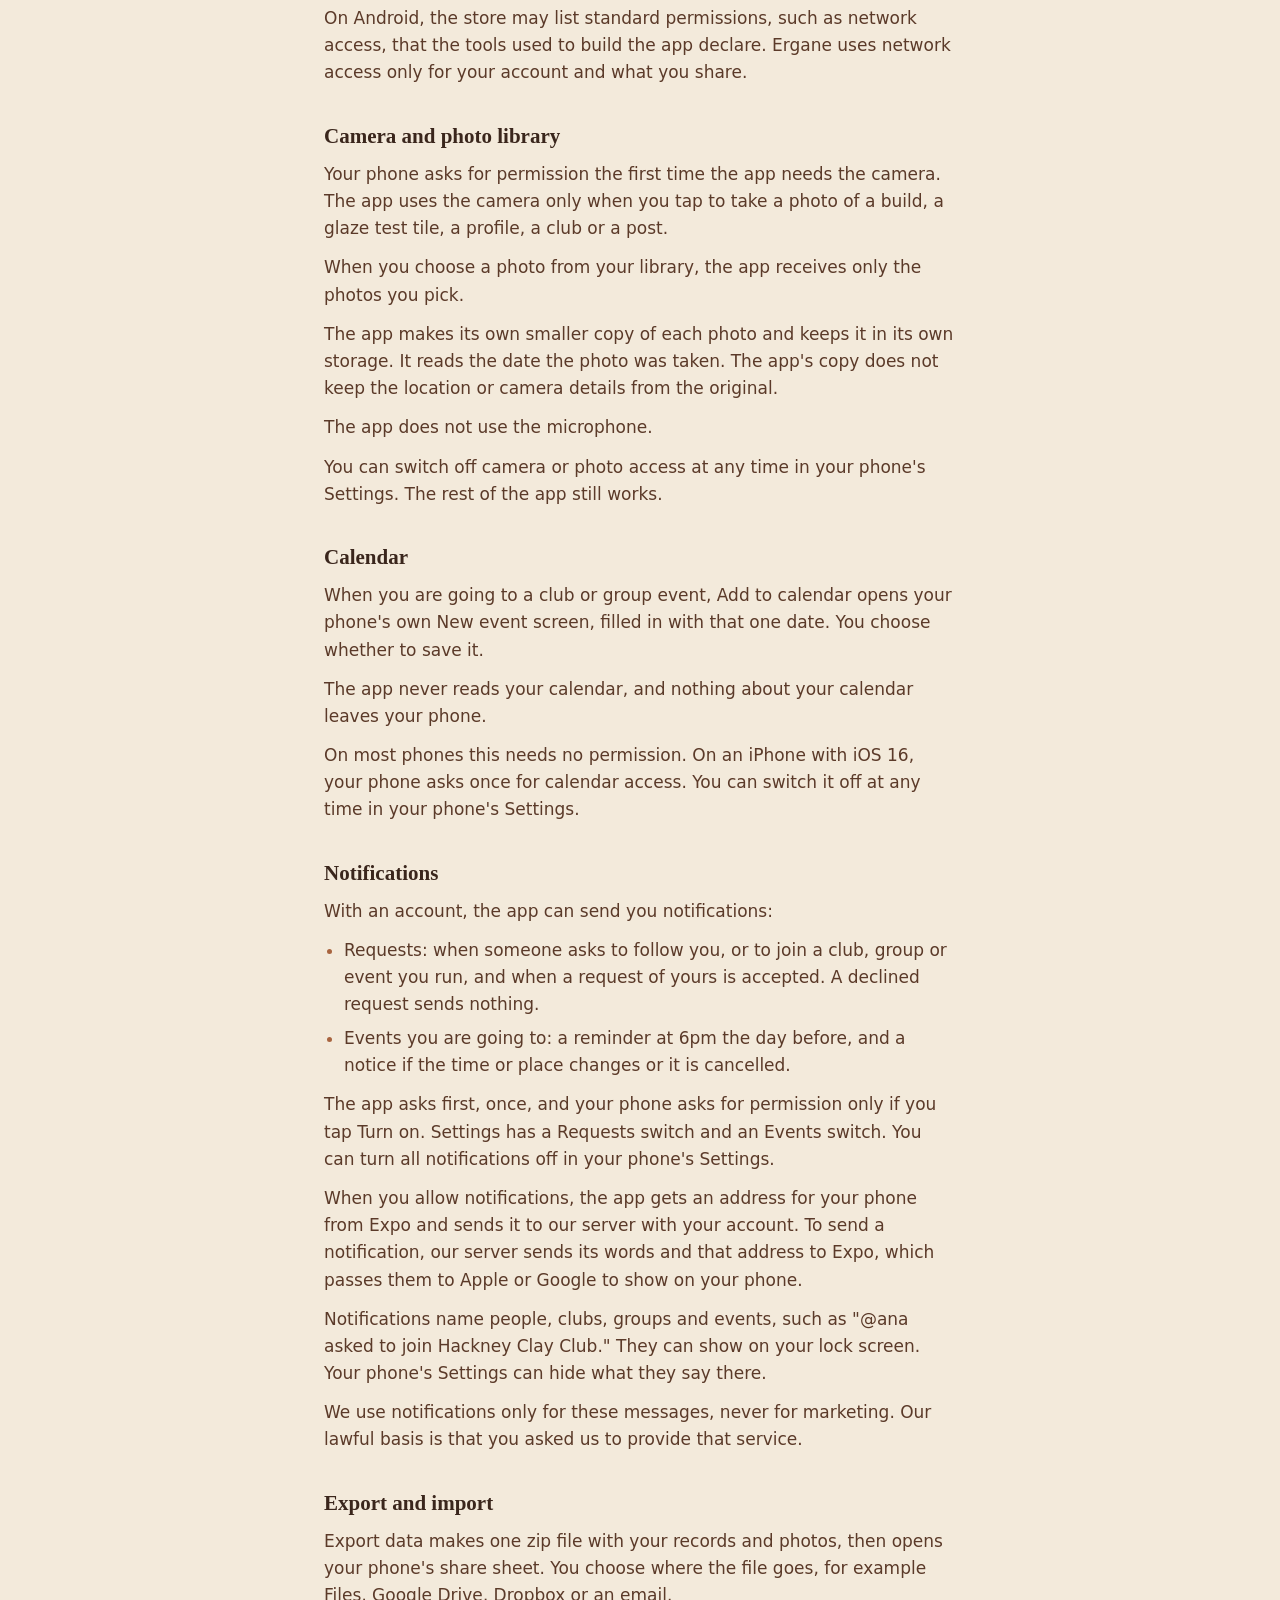
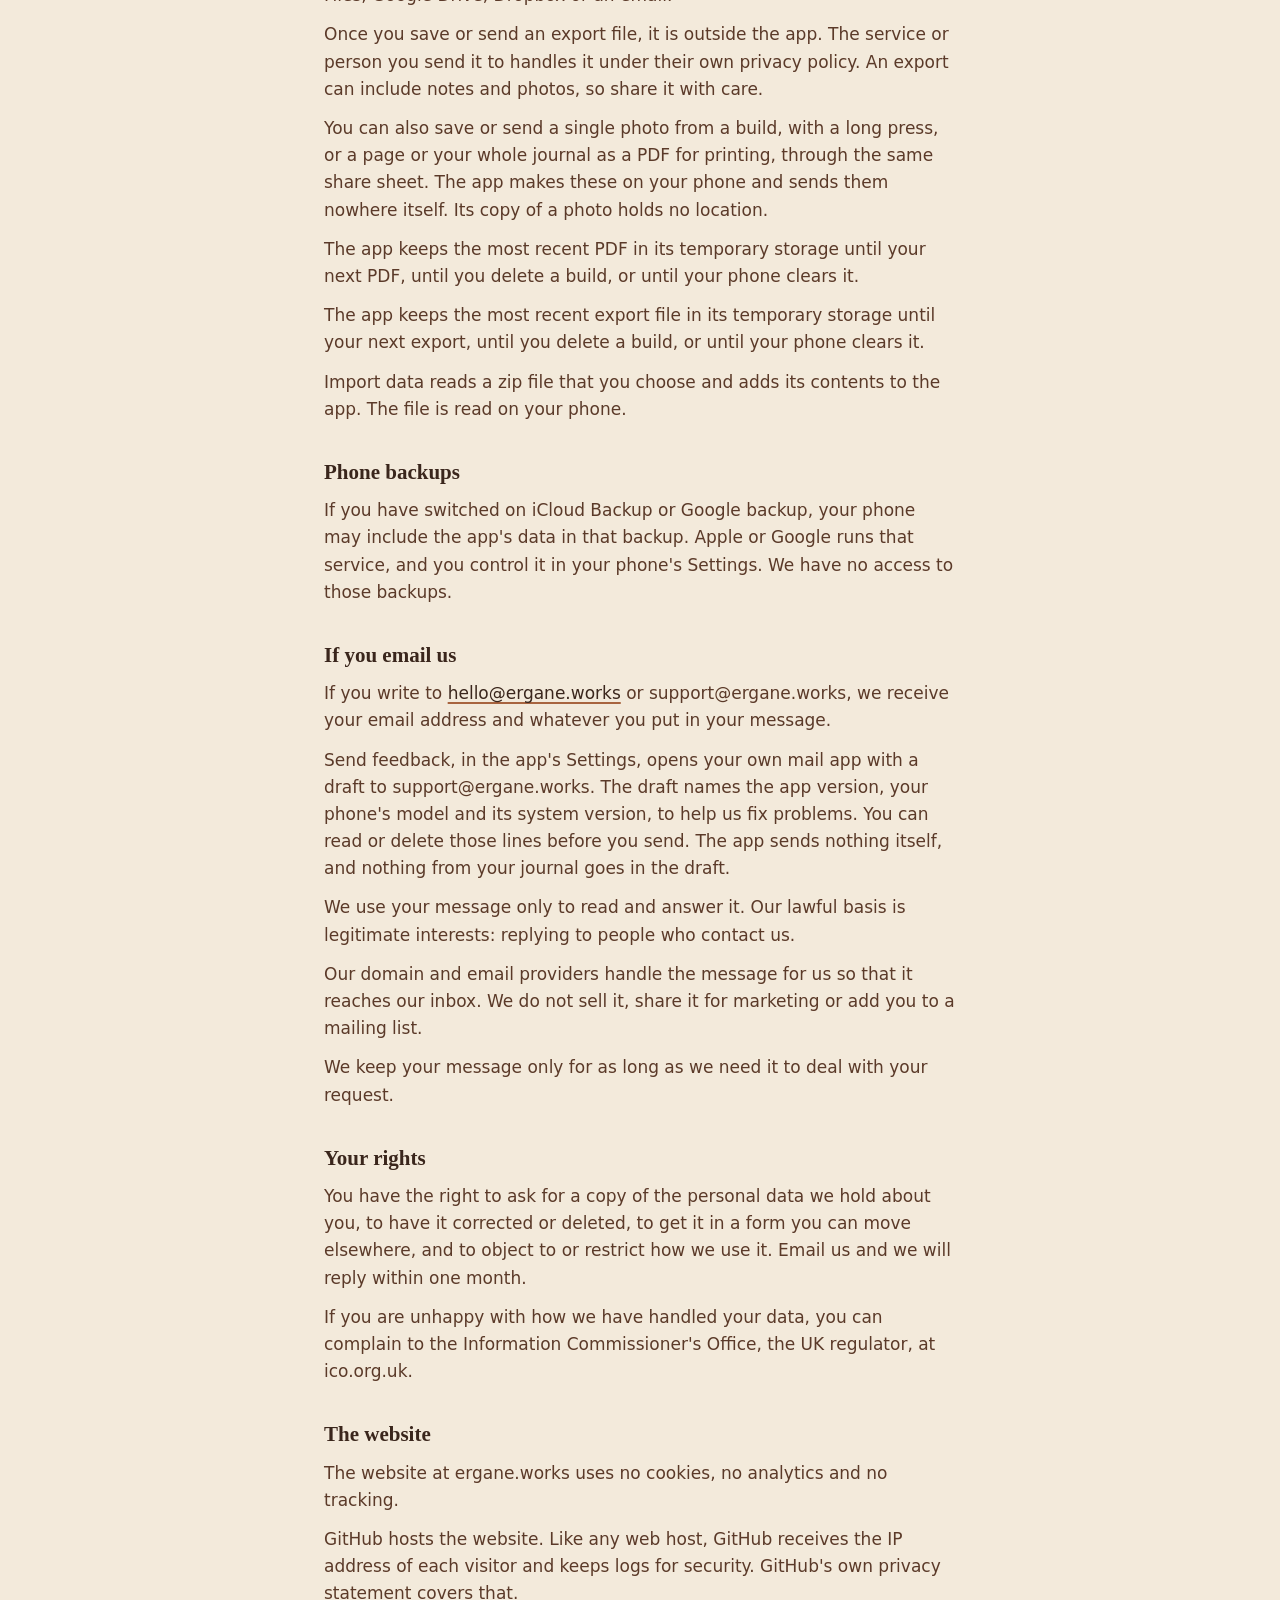
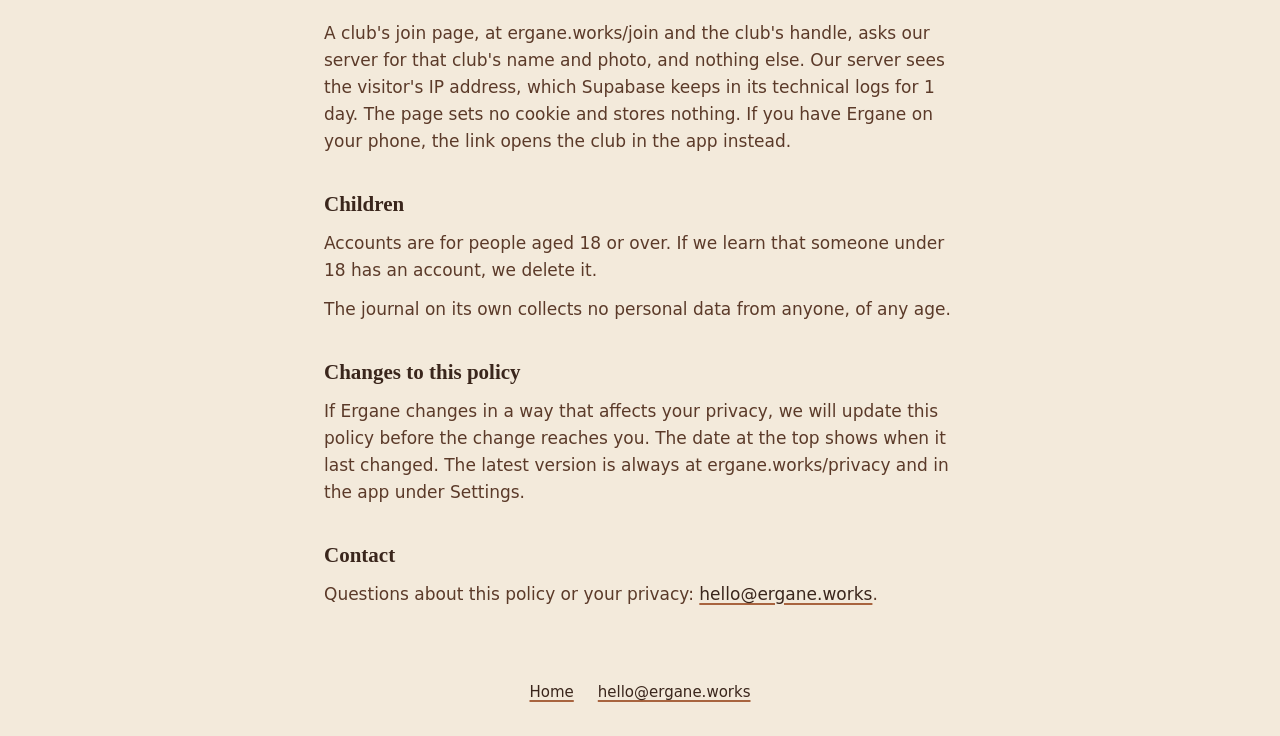
==== commit b4637d08: "Join page: open clubs in the app, and a TestFlight button Adds the apple-app-site-association file f" ====
--- a/privacy/index.html
+++ b/privacy/index.html
@@ -15,7 +15,7 @@
   </header>
   <main class="page">
     <h1>Privacy policy</h1>
-    <p class="date">Last updated <time datetime="2026-10-14">14 October 2026</time></p>
+    <p class="date">Last updated <time datetime="2026-10-18">18 October 2026</time></p>
     <section id="summary">
       <h2>The short version</h2>
       <p>Ergane is a pottery journal. Your journal stays on your phone.</p>
@@ -91,6 +91,7 @@
         <li>The person you report is never told who reported them.</li>
       </ul>
       <p>People who are not signed in see nothing, apart from a club's name and photo on its join page, for a club whose join link is on.</p>
+      <p>A web address someone wrote, in a bio, club rules, a post, a reply, a comment or an event, opens only if you tap it and then tap Open. Your phone's browser then visits that site, which sees your visit as it sees any visitor's. That site's own privacy policy covers it. The app sends nothing to it.</p>
       <p>Anyone who saw something you shared could have taken a screenshot.</p>
     </section>
     <section id="checks">
@@ -220,6 +221,7 @@
       <h2>The website</h2>
       <p>The website at ergane.works uses no cookies, no analytics and no tracking.</p>
       <p>GitHub hosts the website. Like any web host, GitHub receives the IP address of each visitor and keeps logs for security. GitHub's own privacy statement covers that.</p>
+      <p>A club's join page, at ergane.works/join and the club's handle, asks our server for that club's name and photo, and nothing else. Our server sees the visitor's IP address, which Supabase keeps in its technical logs for 1 day. The page sets no cookie and stores nothing. If you have Ergane on your phone, the link opens the club in the app instead.</p>
     </section>
     <section id="children">
       <h2>Children</h2>
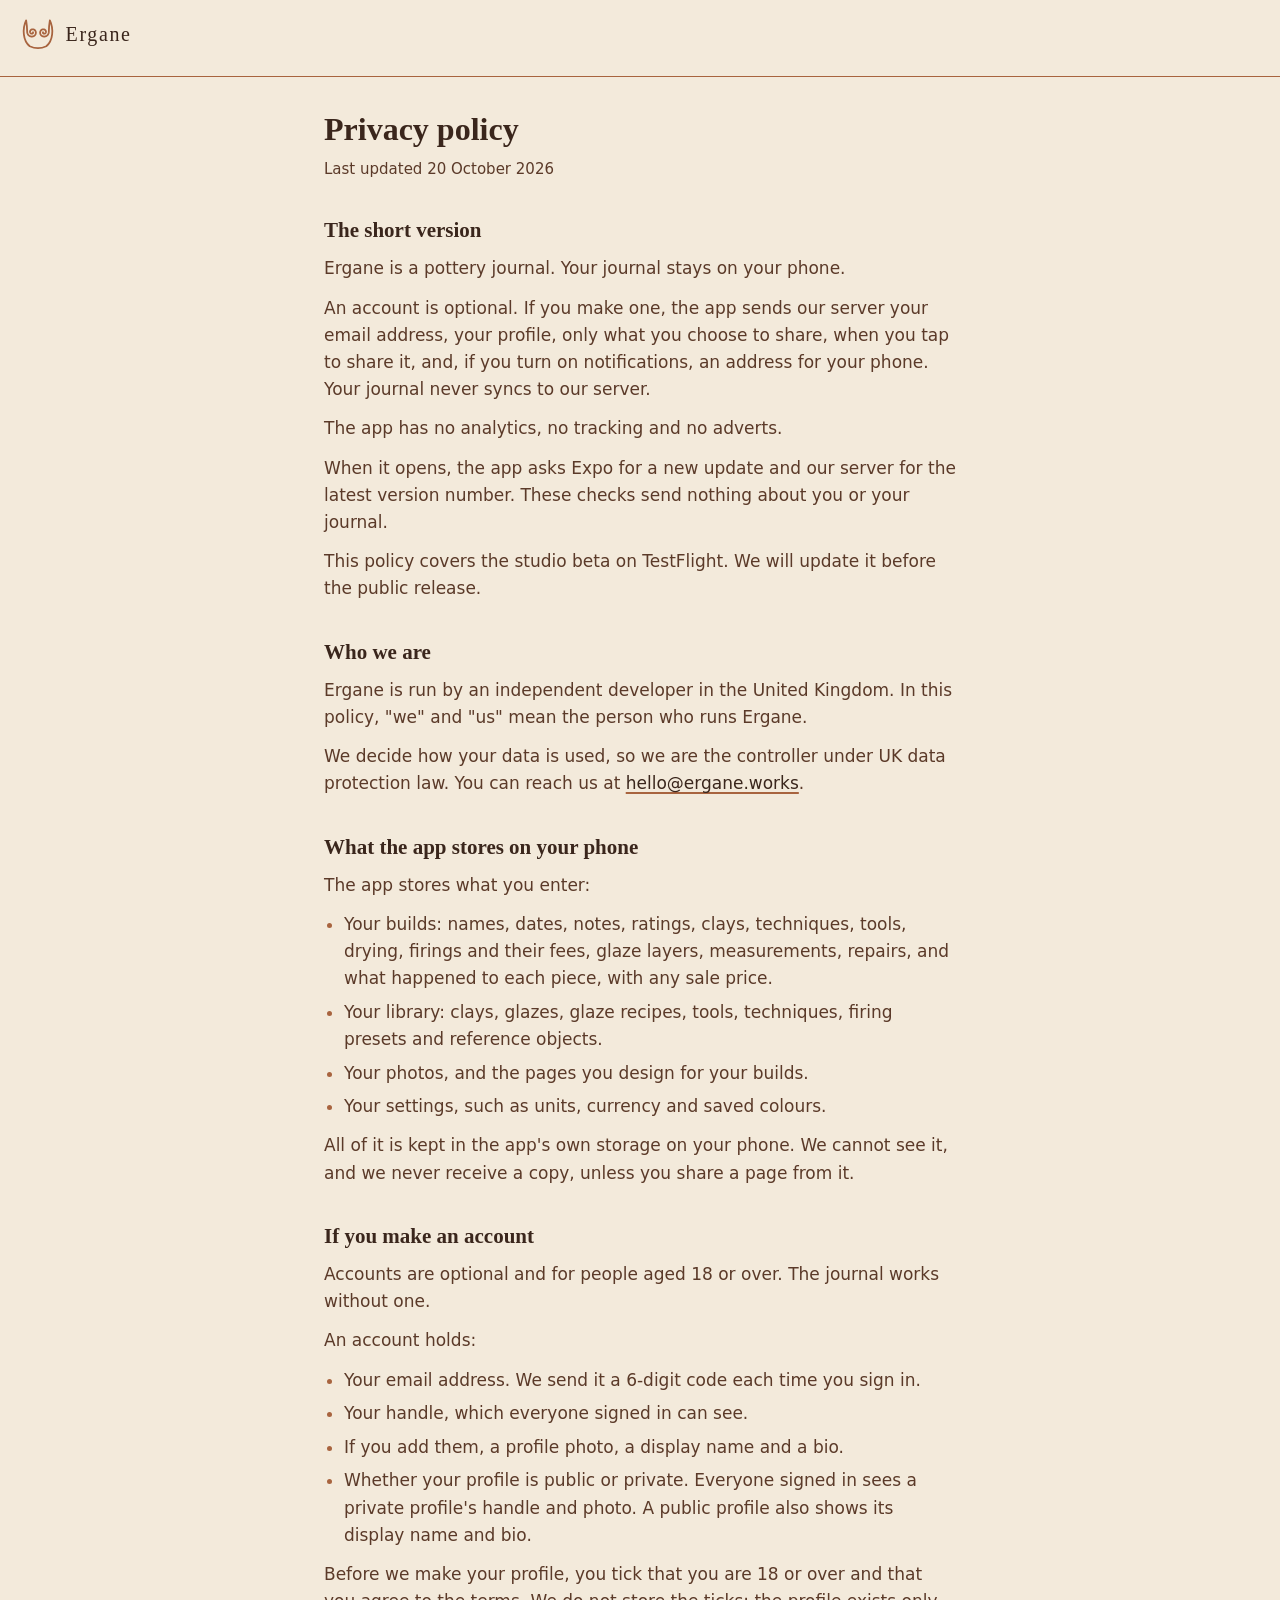
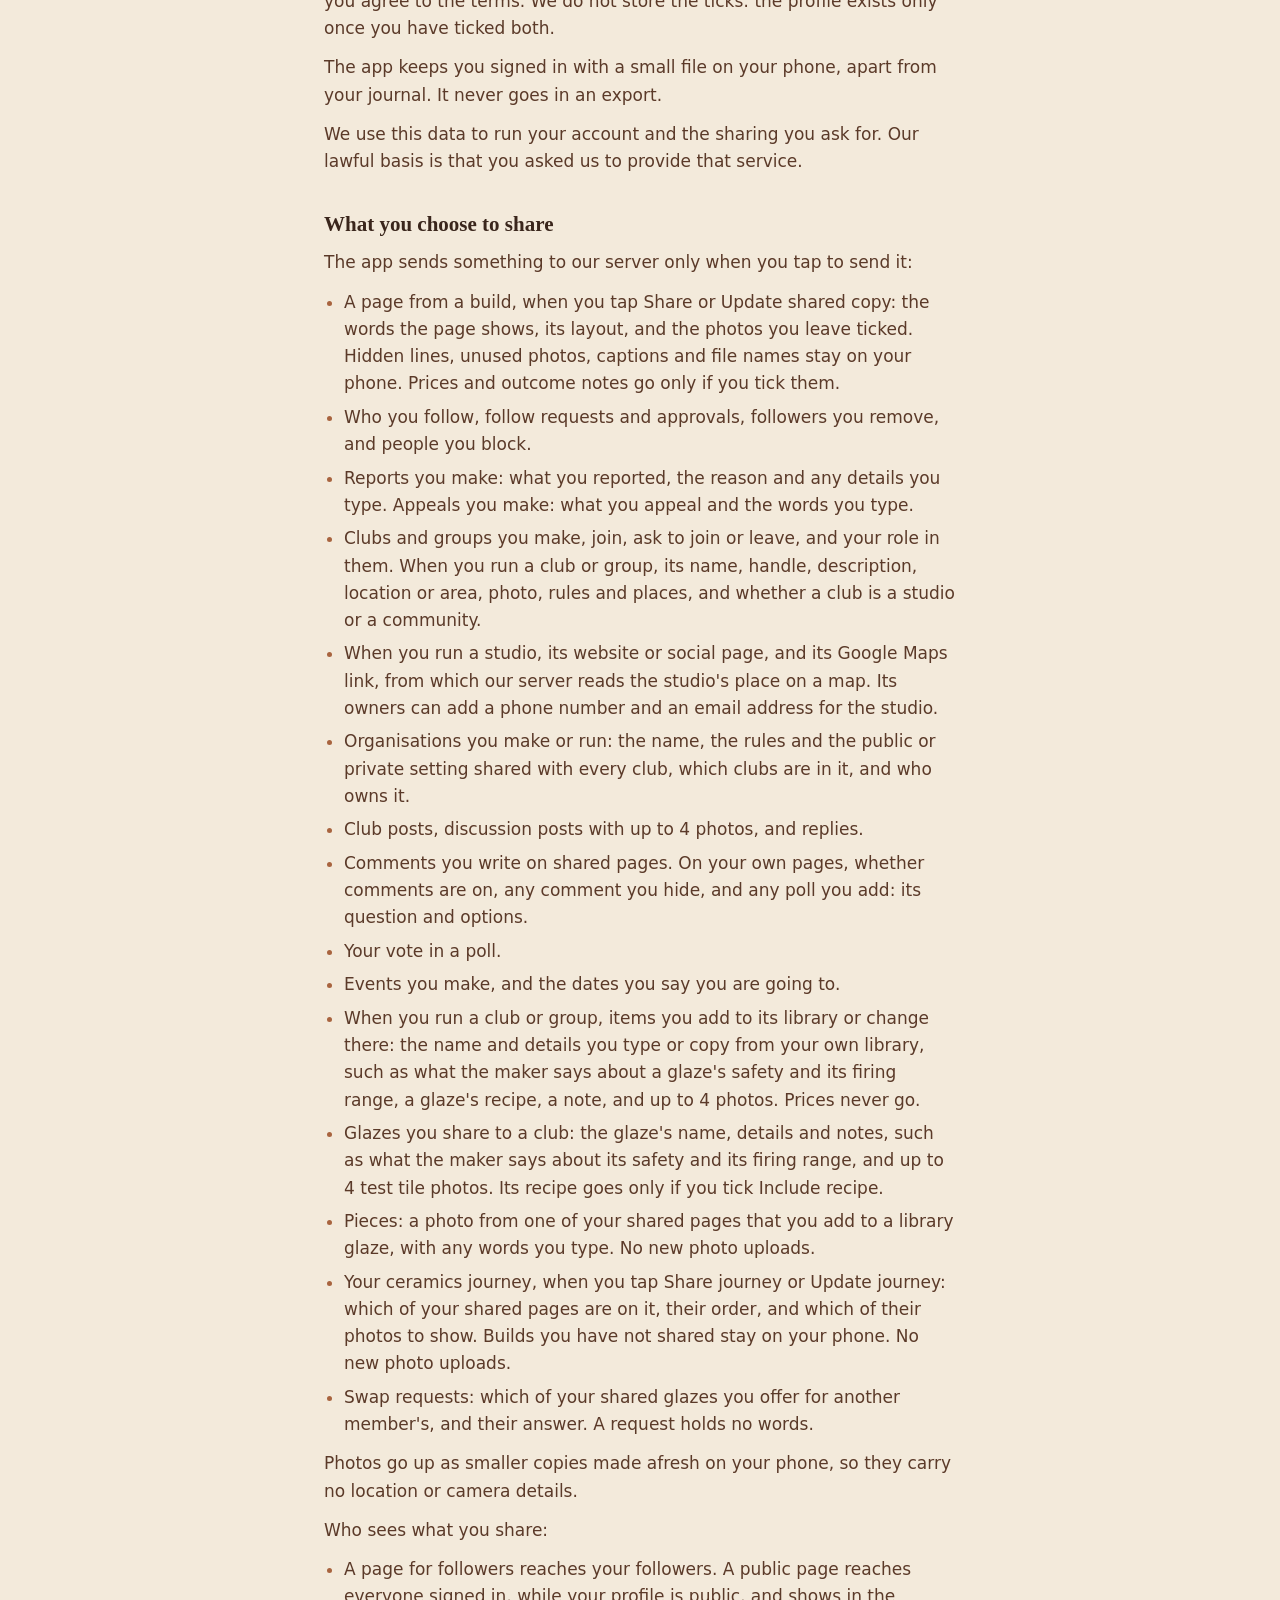
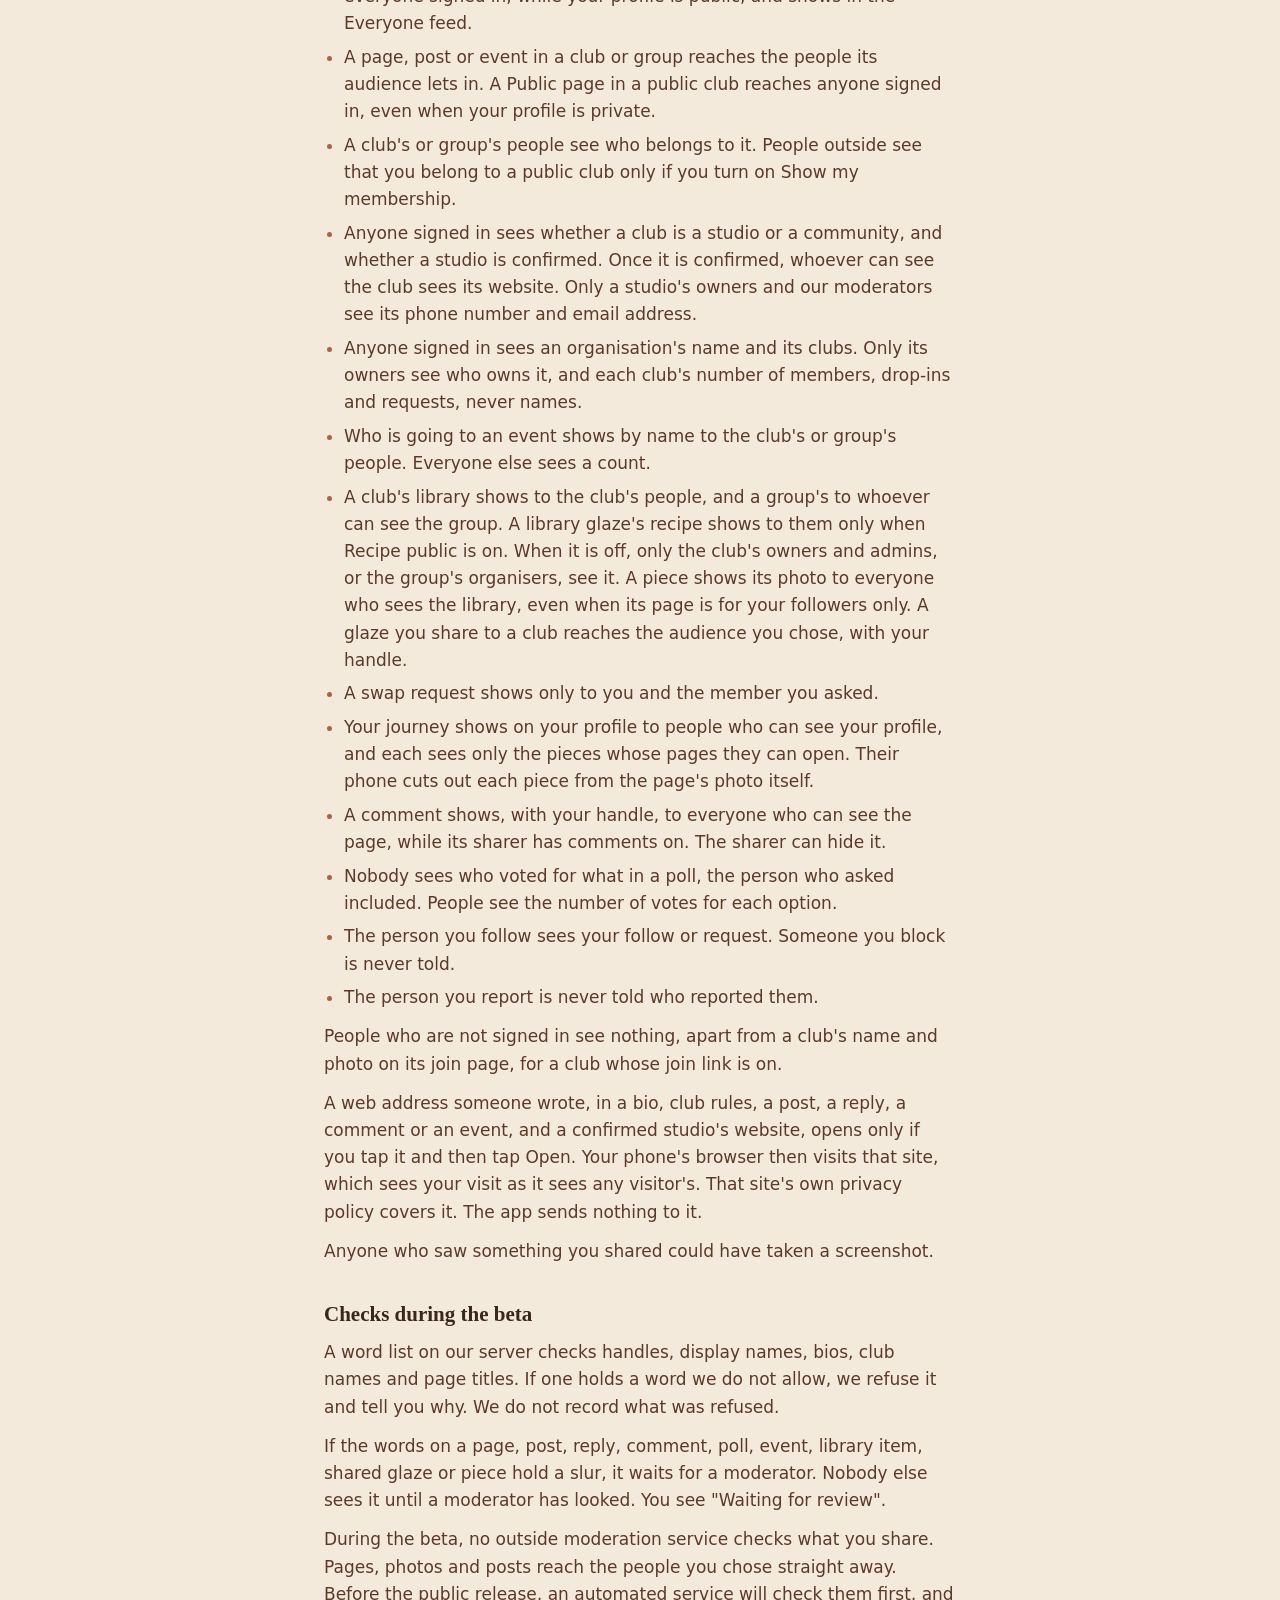
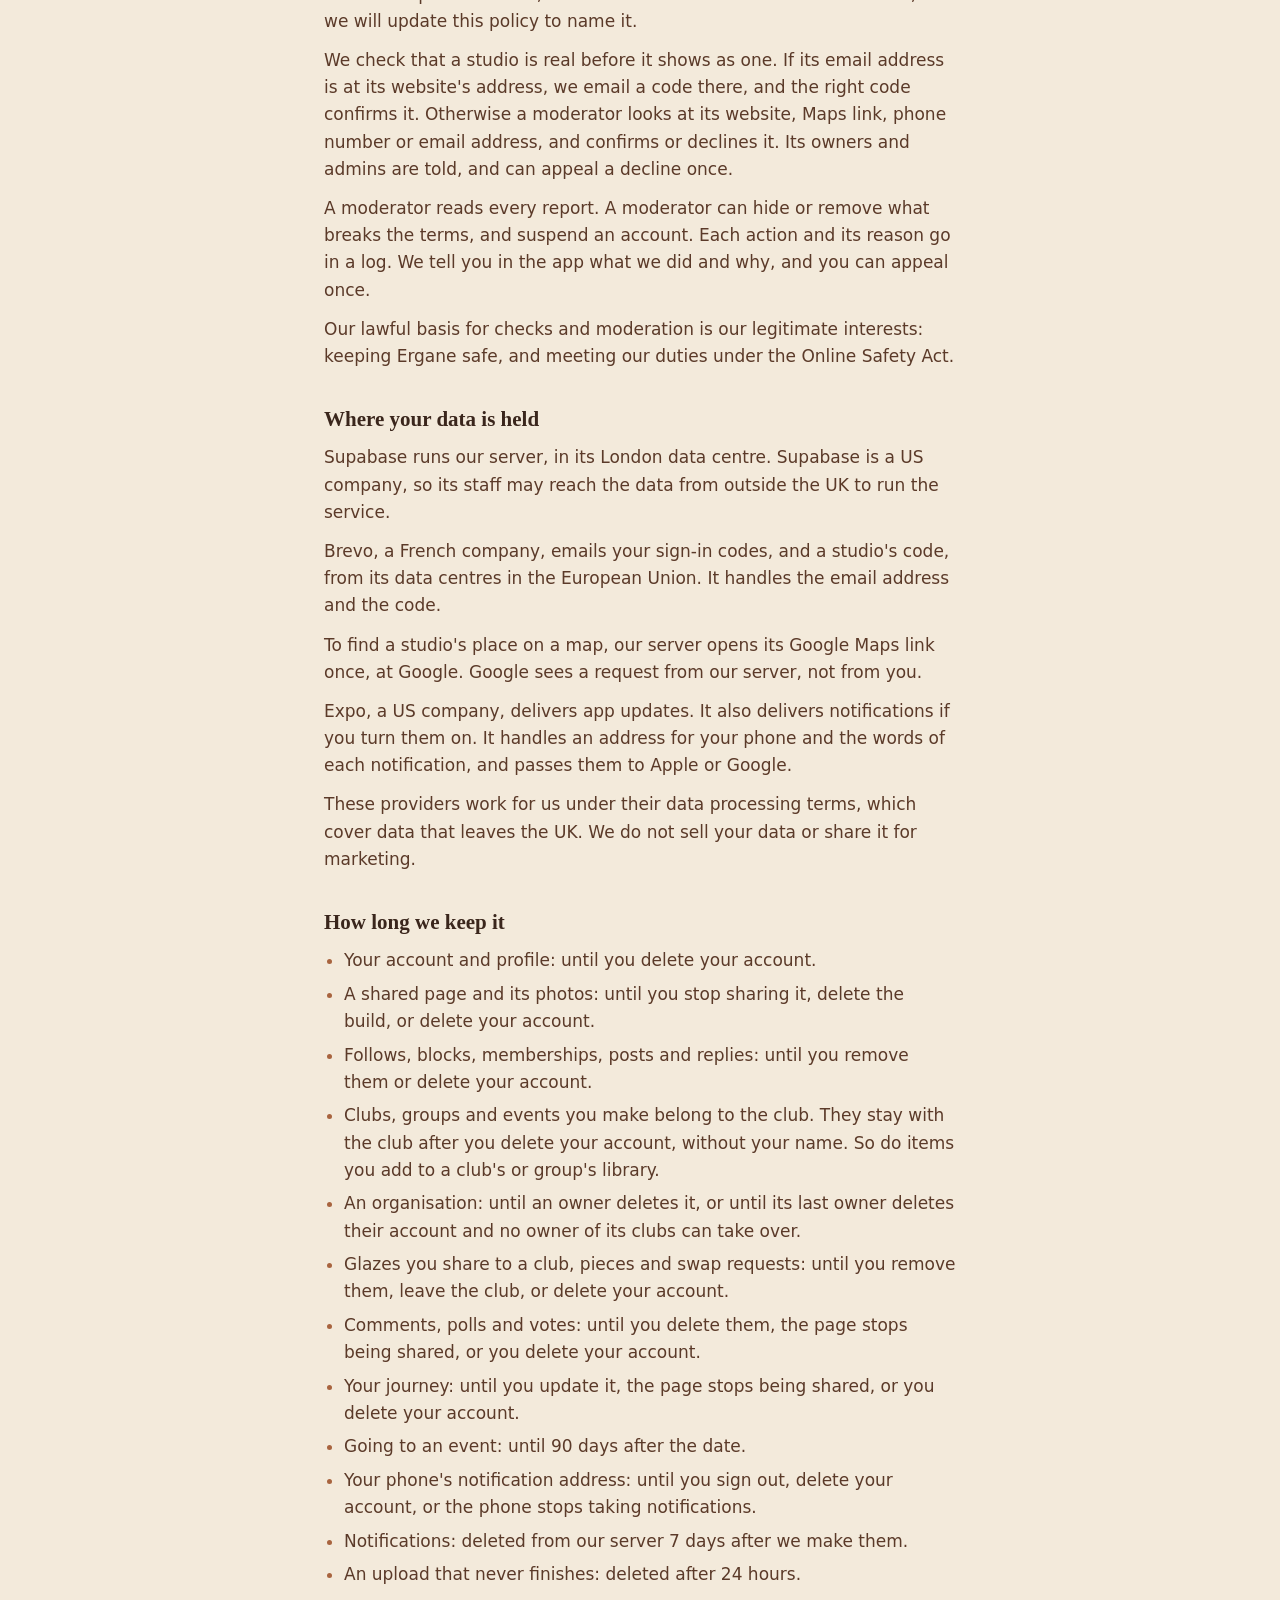
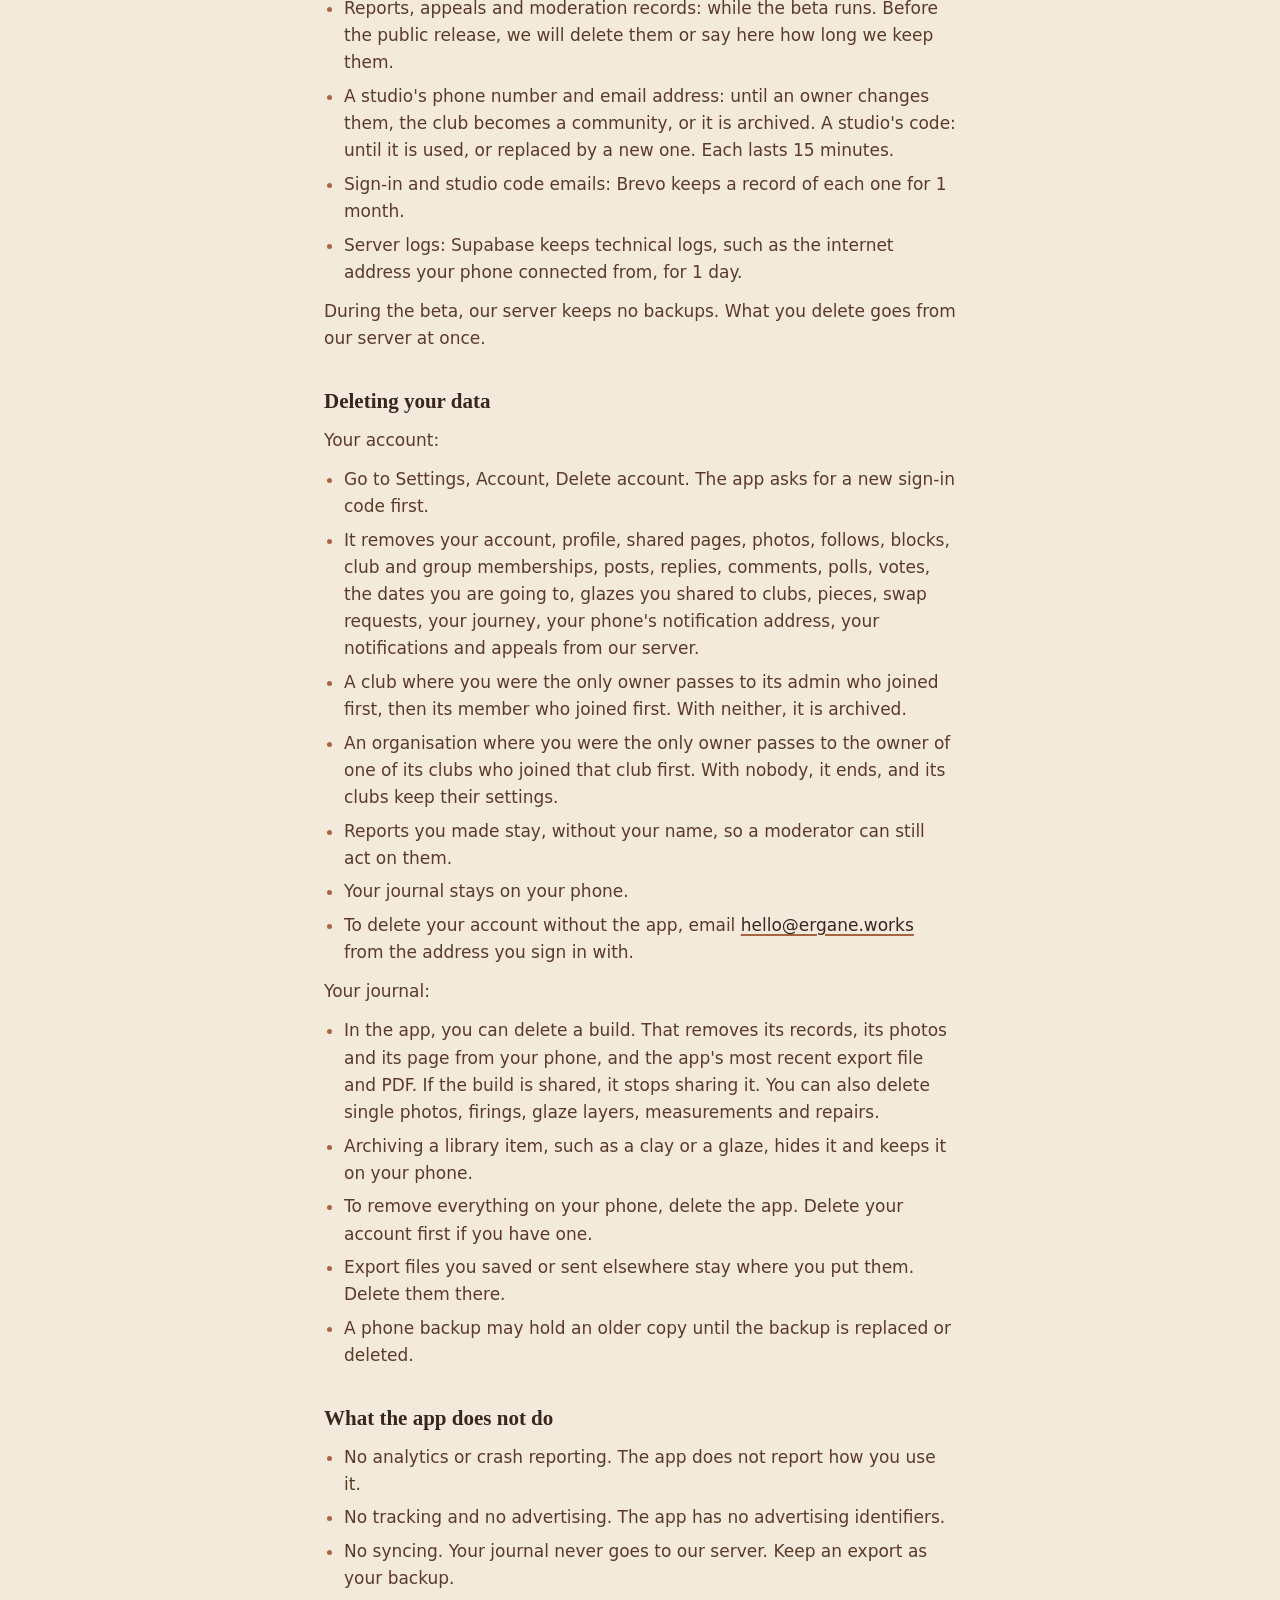
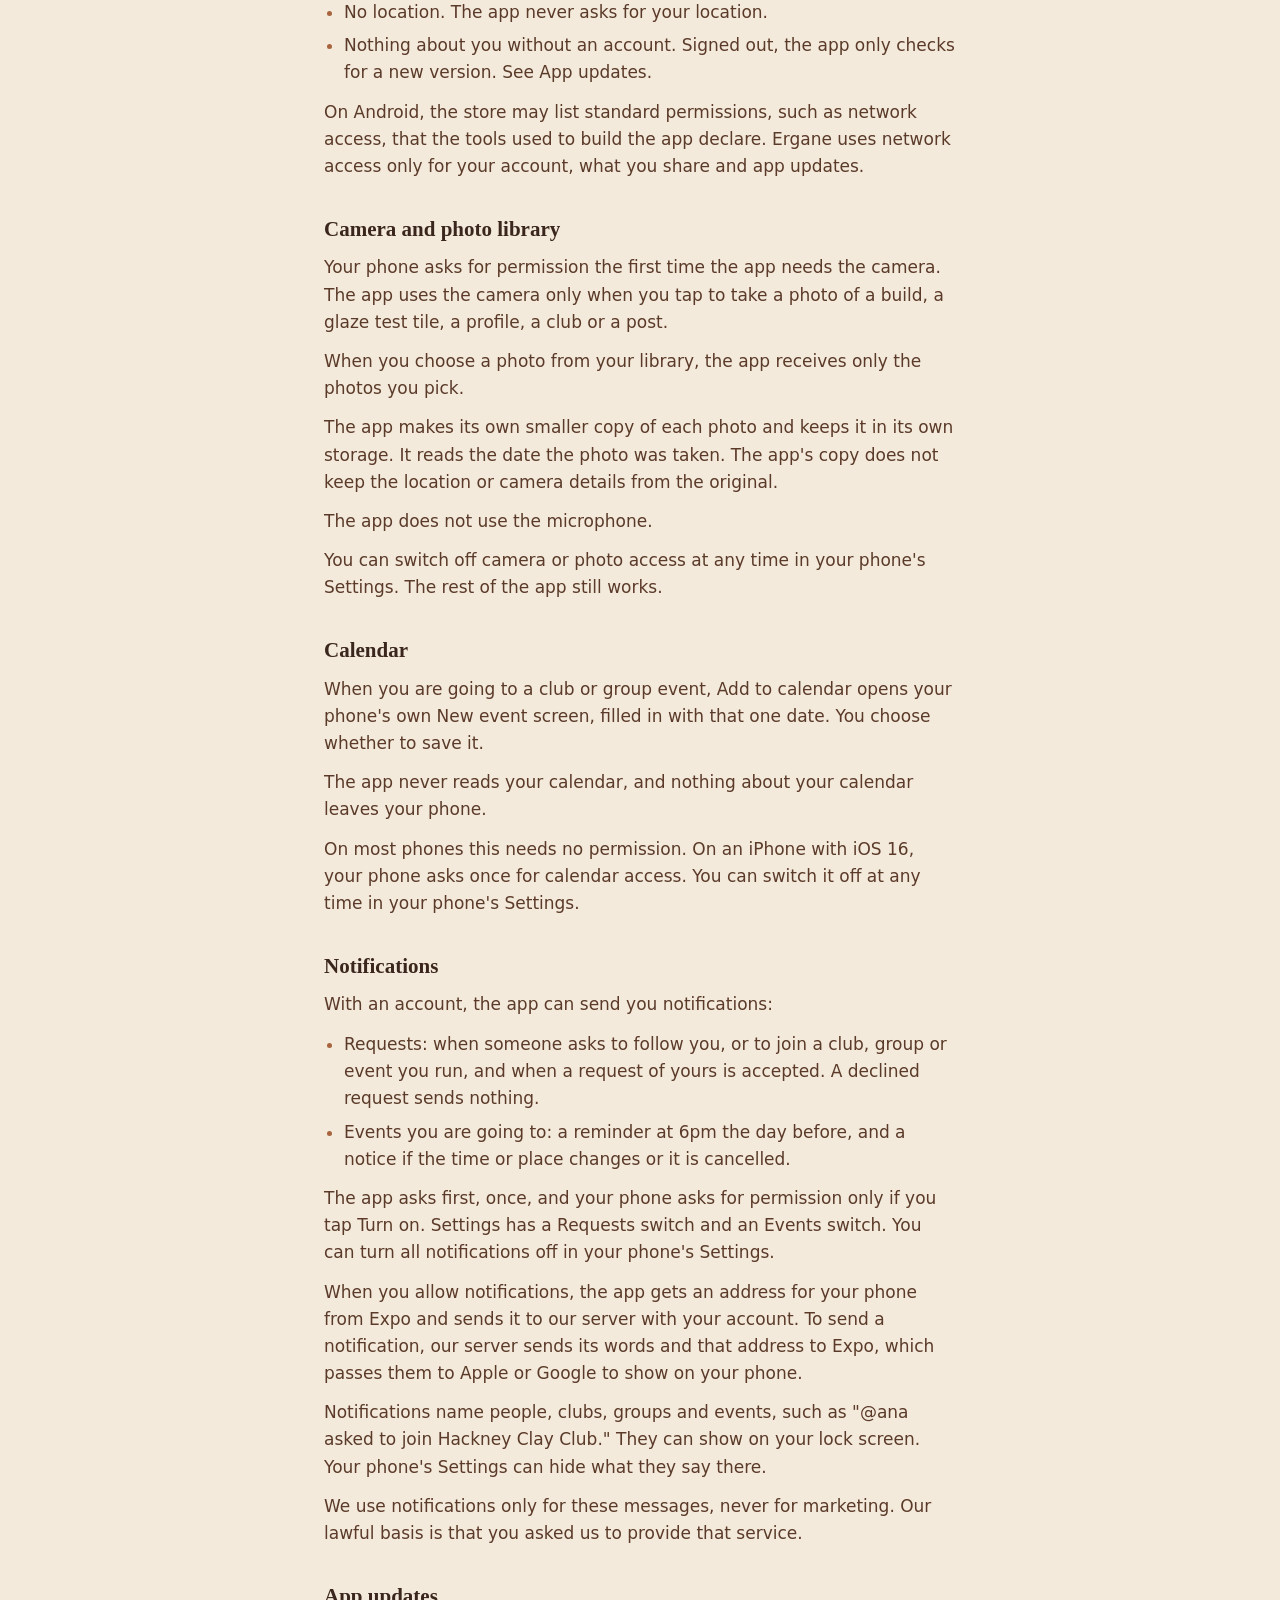
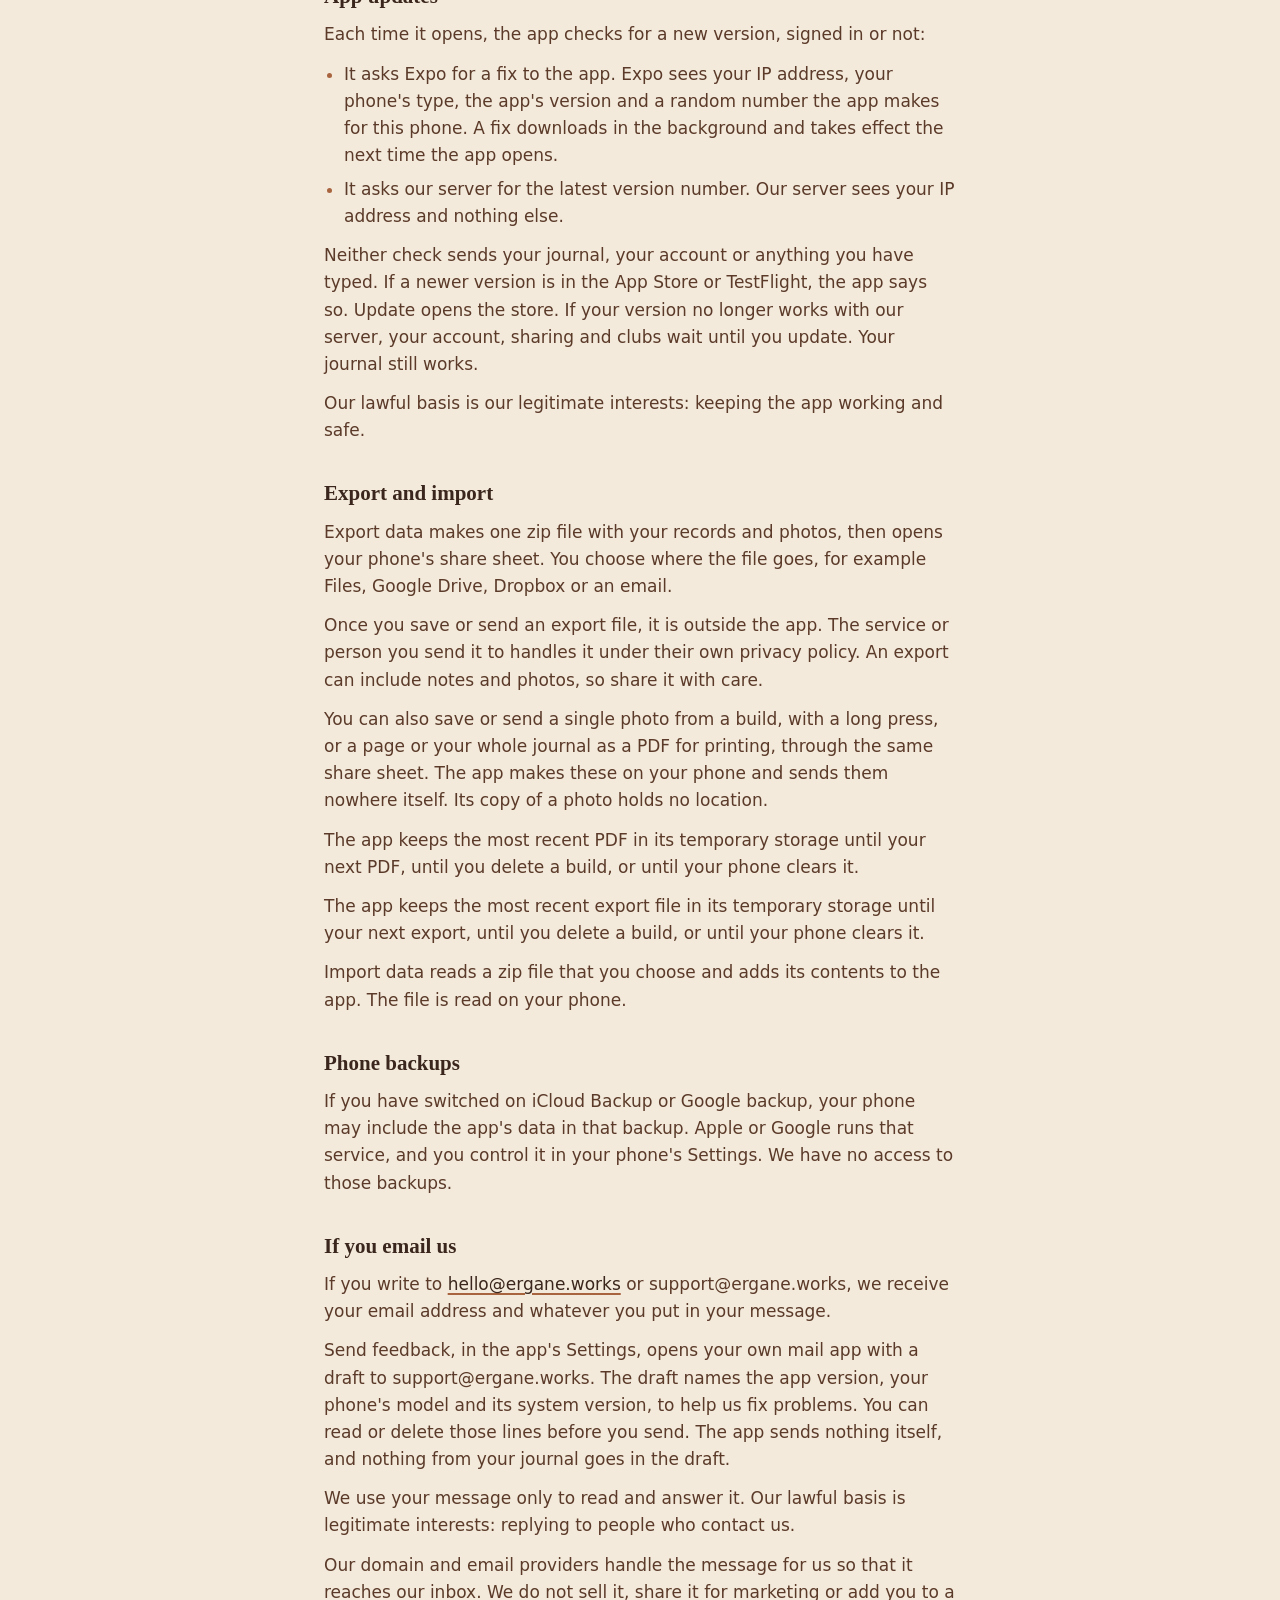
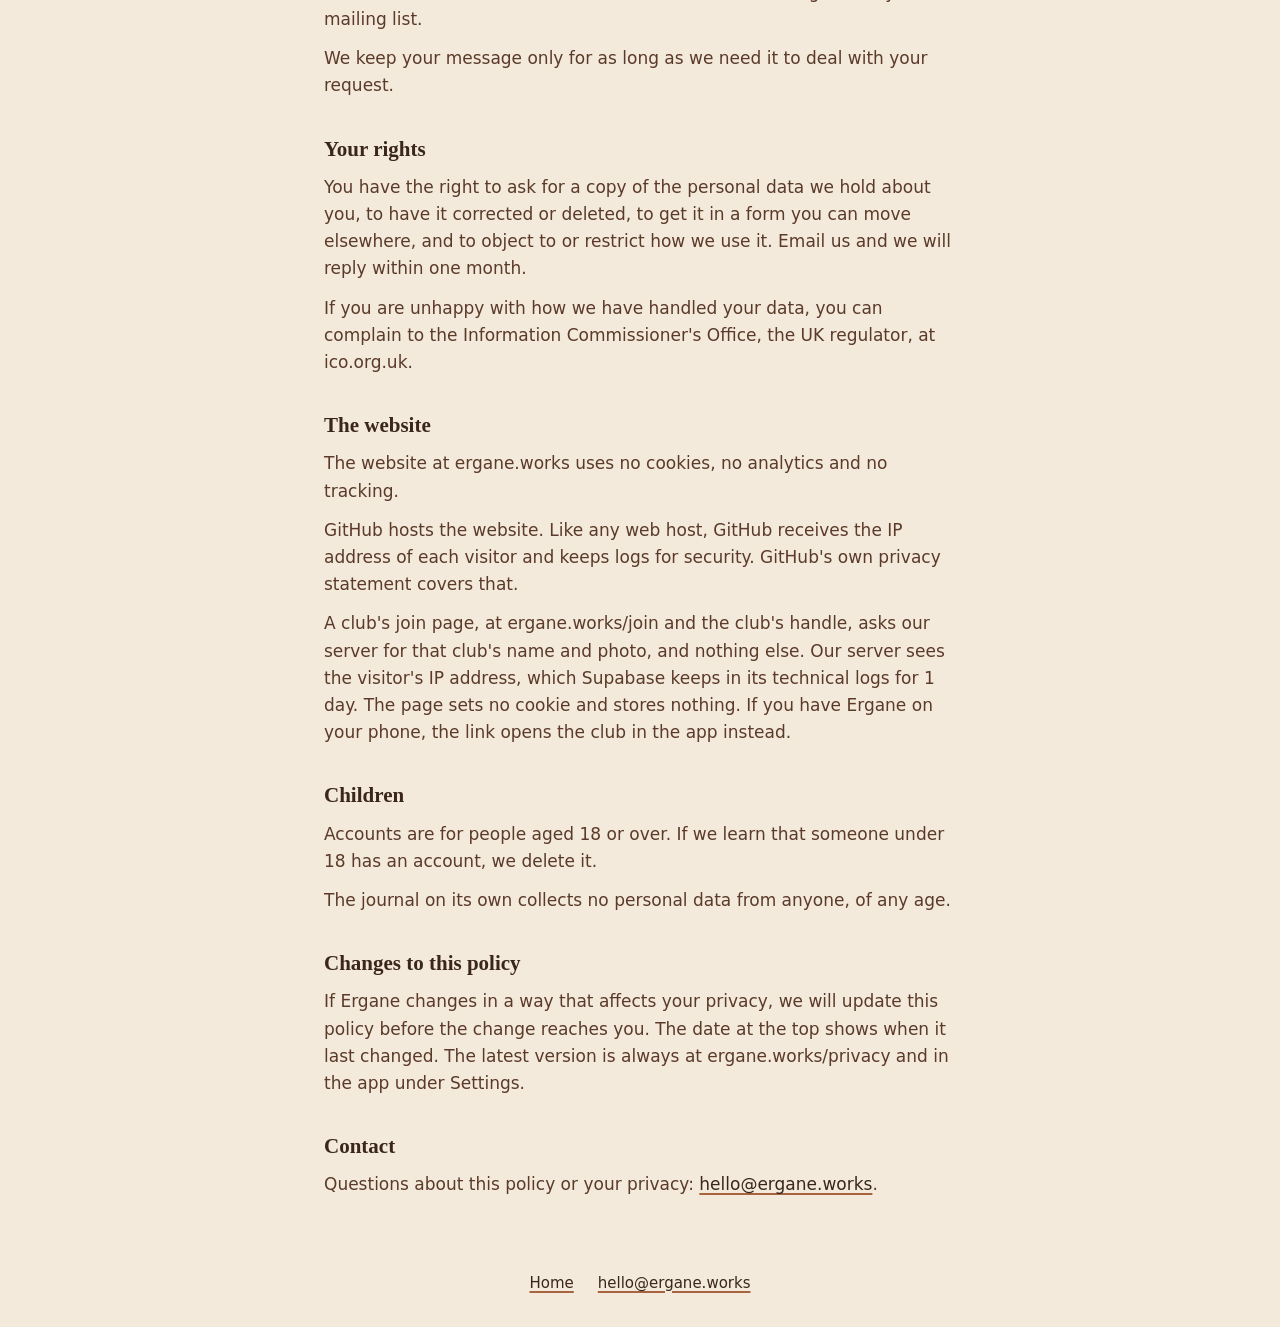
==== commit de62c694: "Privacy: app updates" ====
--- a/privacy/index.html
+++ b/privacy/index.html
@@ -15,12 +15,13 @@
   </header>
   <main class="page">
     <h1>Privacy policy</h1>
-    <p class="date">Last updated <time datetime="2026-10-18">18 October 2026</time></p>
+    <p class="date">Last updated <time datetime="2026-10-20">20 October 2026</time></p>
     <section id="summary">
       <h2>The short version</h2>
       <p>Ergane is a pottery journal. Your journal stays on your phone.</p>
       <p>An account is optional. If you make one, the app sends our server your email address, your profile, only what you choose to share, when you tap to share it, and, if you turn on notifications, an address for your phone. Your journal never syncs to our server.</p>
       <p>The app has no analytics, no tracking and no adverts.</p>
+      <p>When it opens, the app asks Expo for a new update and our server for the latest version number. These checks send nothing about you or your journal.</p>
       <p>This policy covers the studio beta on TestFlight. We will update it before the public release.</p>
     </section>
     <section id="who">
@@ -91,7 +92,7 @@
         <li>The person you report is never told who reported them.</li>
       </ul>
       <p>People who are not signed in see nothing, apart from a club's name and photo on its join page, for a club whose join link is on.</p>
-      <p>A web address someone wrote, in a bio, club rules, a post, a reply, a comment or an event, opens only if you tap it and then tap Open. Your phone's browser then visits that site, which sees your visit as it sees any visitor's. That site's own privacy policy covers it. The app sends nothing to it.</p>
+      <p>A web address someone wrote, in a bio, club rules, a post, a reply, a comment or an event, and a confirmed studio's website, opens only if you tap it and then tap Open. Your phone's browser then visits that site, which sees your visit as it sees any visitor's. That site's own privacy policy covers it. The app sends nothing to it.</p>
       <p>Anyone who saw something you shared could have taken a screenshot.</p>
     </section>
     <section id="checks">
@@ -108,7 +109,7 @@
       <p>Supabase runs our server, in its London data centre. Supabase is a US company, so its staff may reach the data from outside the UK to run the service.</p>
       <p>Brevo, a French company, emails your sign-in codes, and a studio's code, from its data centres in the European Union. It handles the email address and the code.</p>
       <p>To find a studio's place on a map, our server opens its Google Maps link once, at Google. Google sees a request from our server, not from you.</p>
-      <p>Expo, a US company, delivers notifications if you turn them on. It handles an address for your phone and the words of each notification, and passes them to Apple or Google.</p>
+      <p>Expo, a US company, delivers app updates. It also delivers notifications if you turn them on. It handles an address for your phone and the words of each notification, and passes them to Apple or Google.</p>
       <p>These providers work for us under their data processing terms, which cover data that leaves the UK. We do not sell your data or share it for marketing.</p>
     </section>
     <section id="keeping">
@@ -161,9 +162,9 @@
         <li>No tracking and no advertising. The app has no advertising identifiers.</li>
         <li>No syncing. Your journal never goes to our server. Keep an export as your backup.</li>
         <li>No location. The app never asks for your location.</li>
-        <li>No connection to the internet without an account. Signed out, the app sends nothing to us or to anyone else.</li>
-      </ul>
-      <p>On Android, the store may list standard permissions, such as network access, that the tools used to build the app declare. Ergane uses network access only for your account and what you share.</p>
+        <li>Nothing about you without an account. Signed out, the app only checks for a new version. See App updates.</li>
+      </ul>
+      <p>On Android, the store may list standard permissions, such as network access, that the tools used to build the app declare. Ergane uses network access only for your account, what you share and app updates.</p>
     </section>
     <section id="camera">
       <h2>Camera and photo library</h2>
@@ -190,6 +191,16 @@
       <p>When you allow notifications, the app gets an address for your phone from Expo and sends it to our server with your account. To send a notification, our server sends its words and that address to Expo, which passes them to Apple or Google to show on your phone.</p>
       <p>Notifications name people, clubs, groups and events, such as &quot;@ana asked to join Hackney Clay Club.&quot; They can show on your lock screen. Your phone's Settings can hide what they say there.</p>
       <p>We use notifications only for these messages, never for marketing. Our lawful basis is that you asked us to provide that service.</p>
+    </section>
+    <section id="updates">
+      <h2>App updates</h2>
+      <p>Each time it opens, the app checks for a new version, signed in or not:</p>
+      <ul>
+        <li>It asks Expo for a fix to the app. Expo sees your IP address, your phone's type, the app's version and a random number the app makes for this phone. A fix downloads in the background and takes effect the next time the app opens.</li>
+        <li>It asks our server for the latest version number. Our server sees your IP address and nothing else.</li>
+      </ul>
+      <p>Neither check sends your journal, your account or anything you have typed. If a newer version is in the App Store or TestFlight, the app says so. Update opens the store. If your version no longer works with our server, your account, sharing and clubs wait until you update. Your journal still works.</p>
+      <p>Our lawful basis is our legitimate interests: keeping the app working and safe.</p>
     </section>
     <section id="export">
       <h2>Export and import</h2>
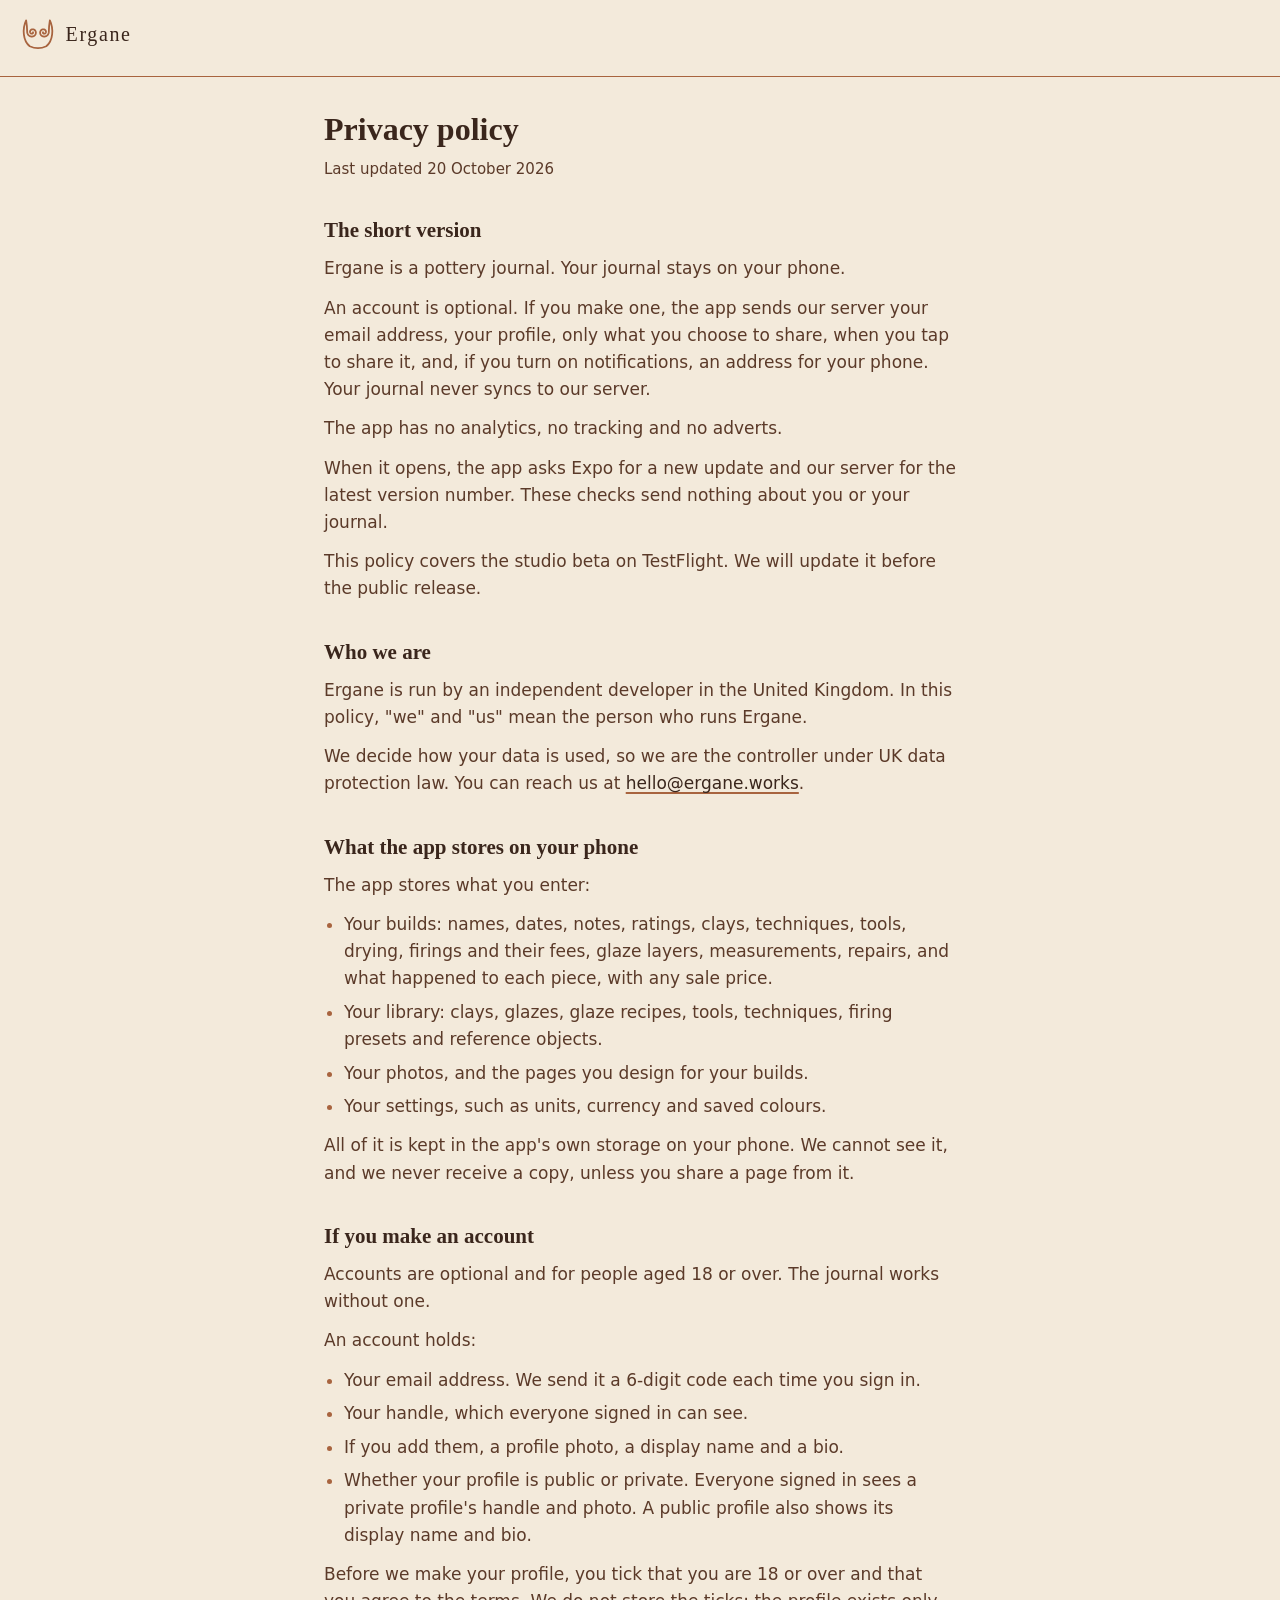
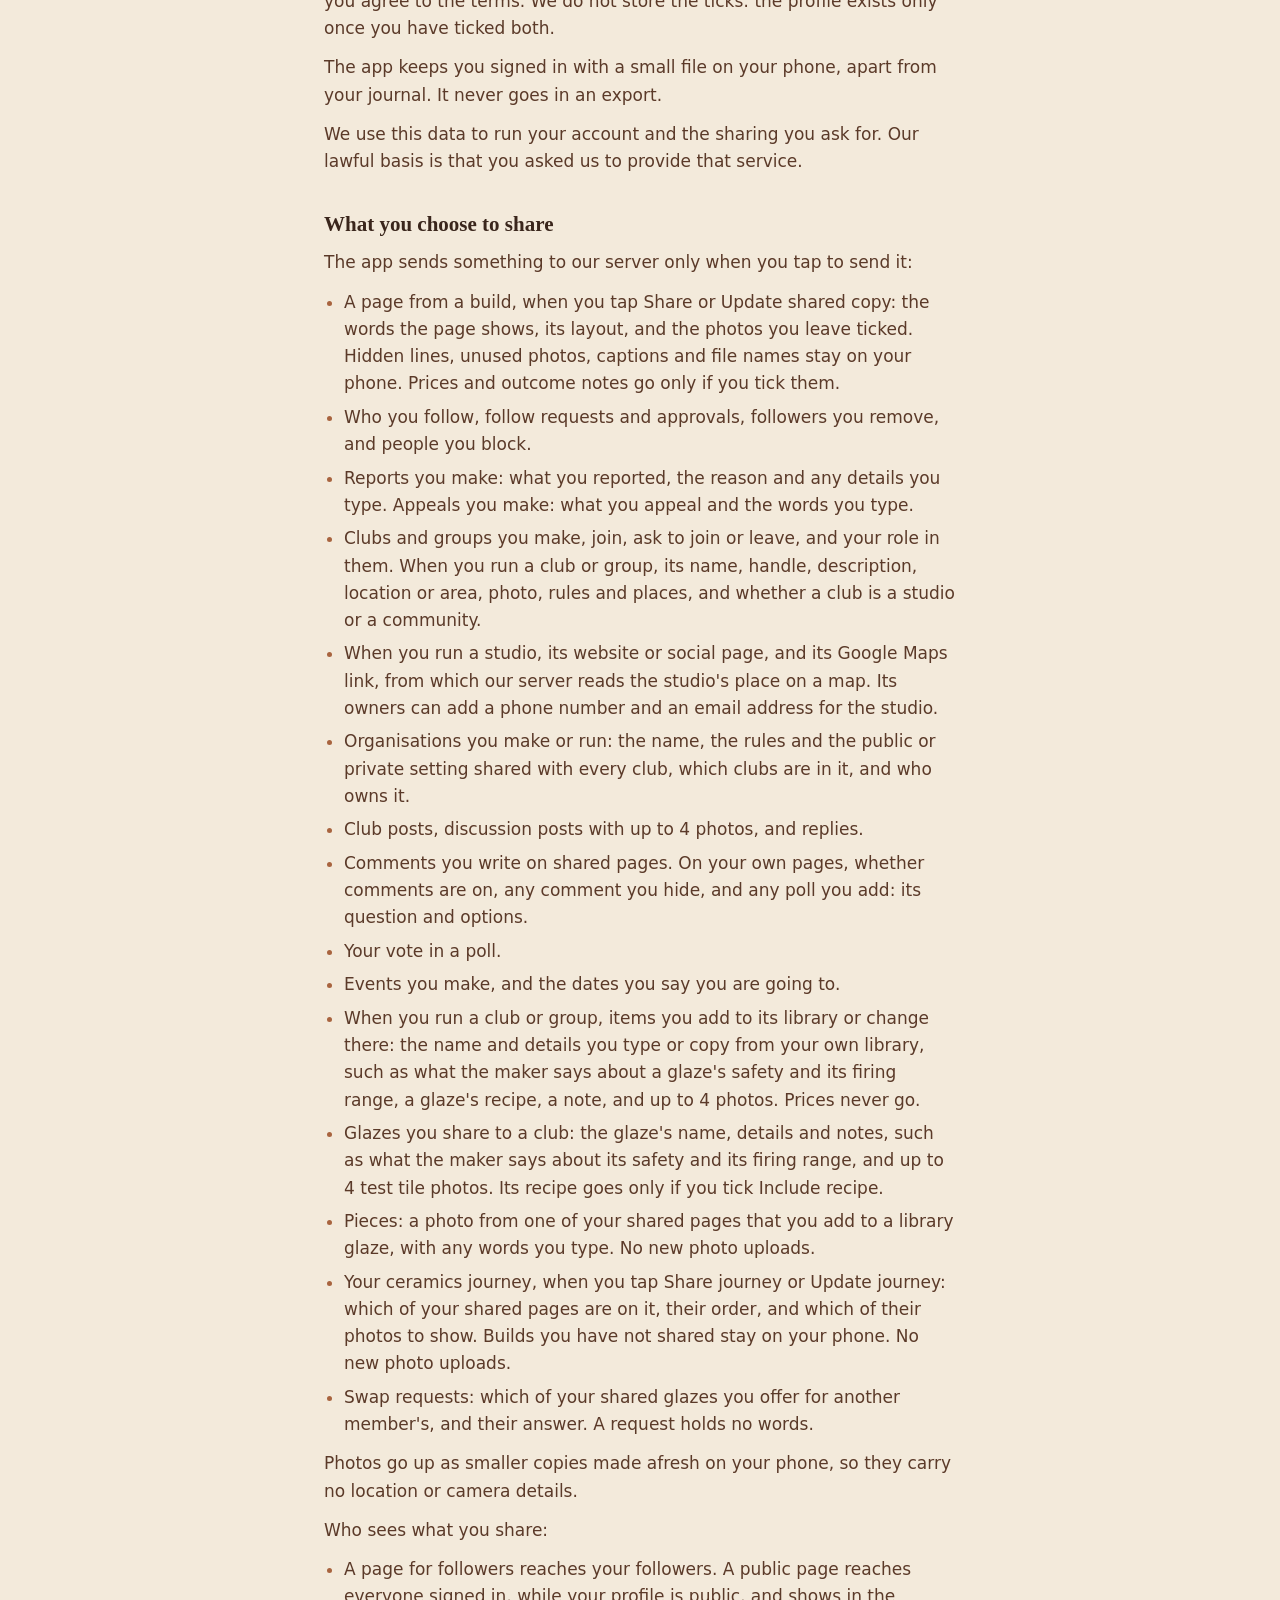
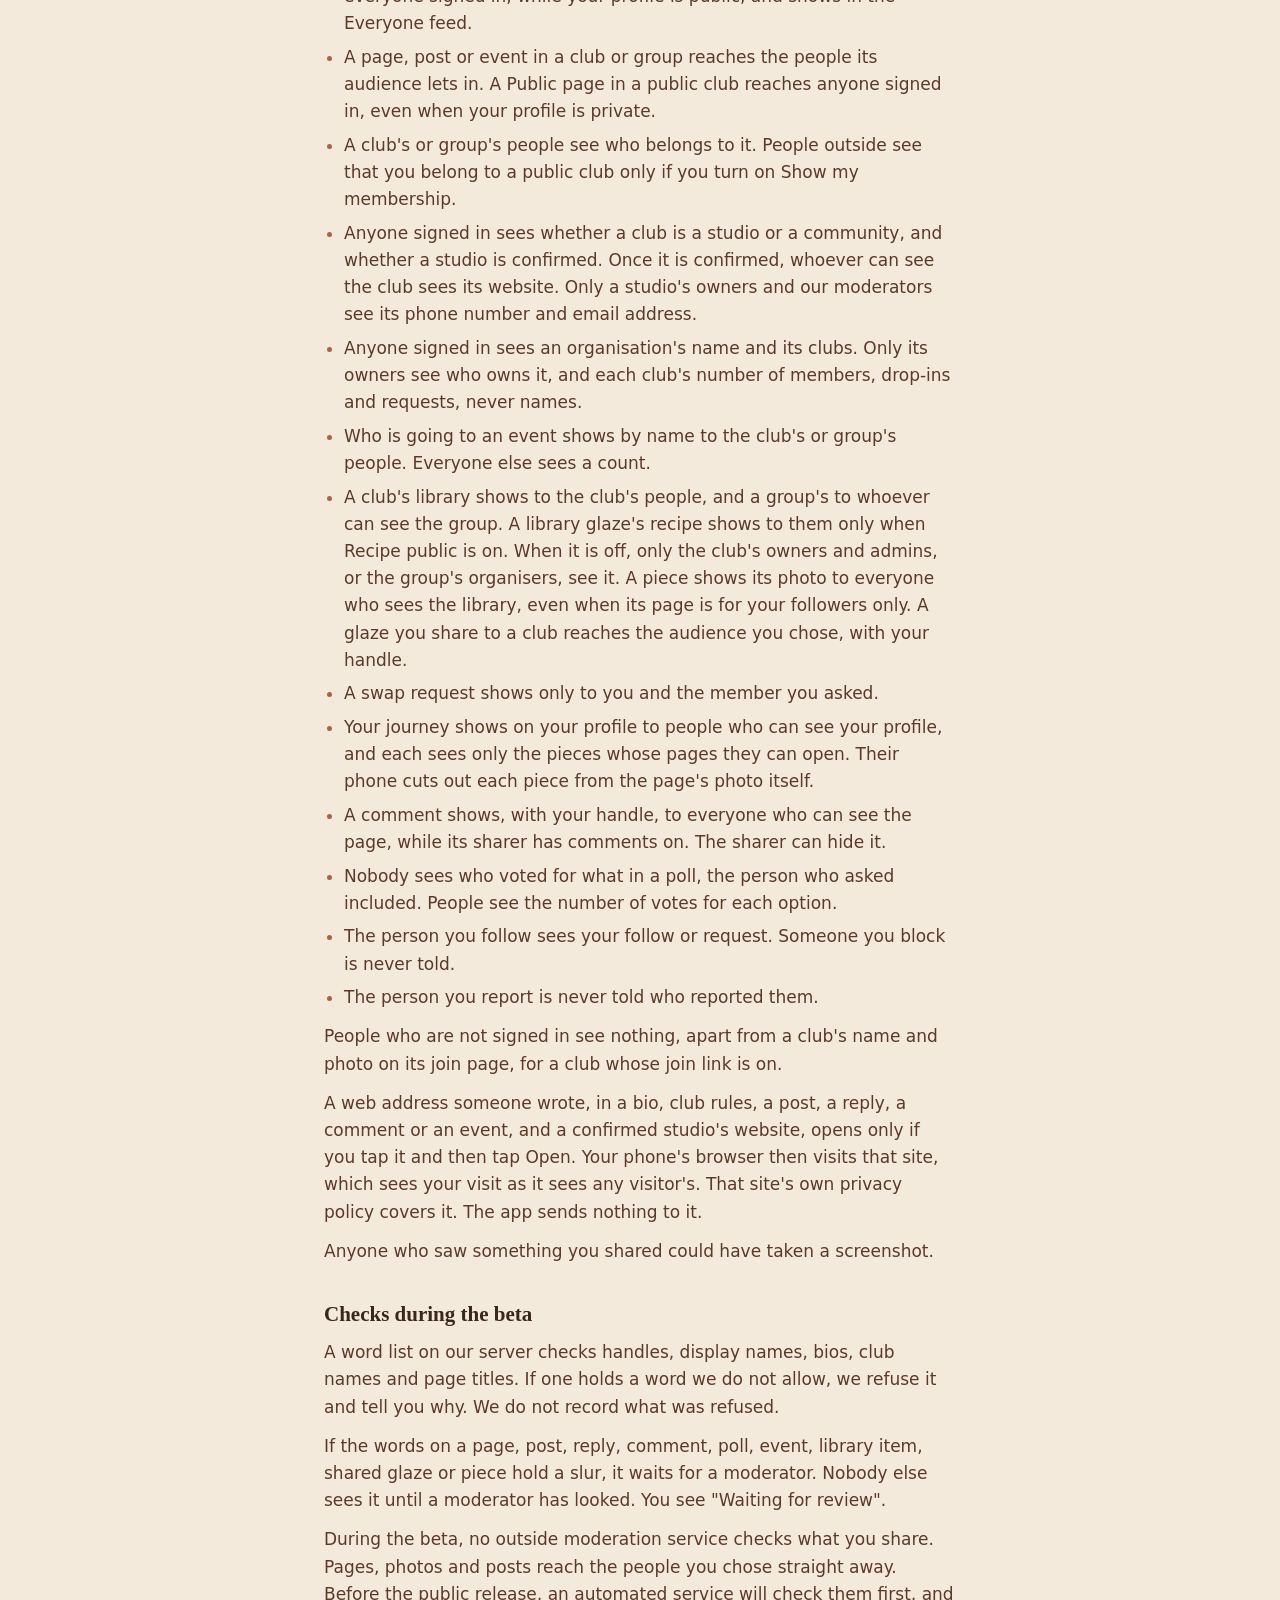
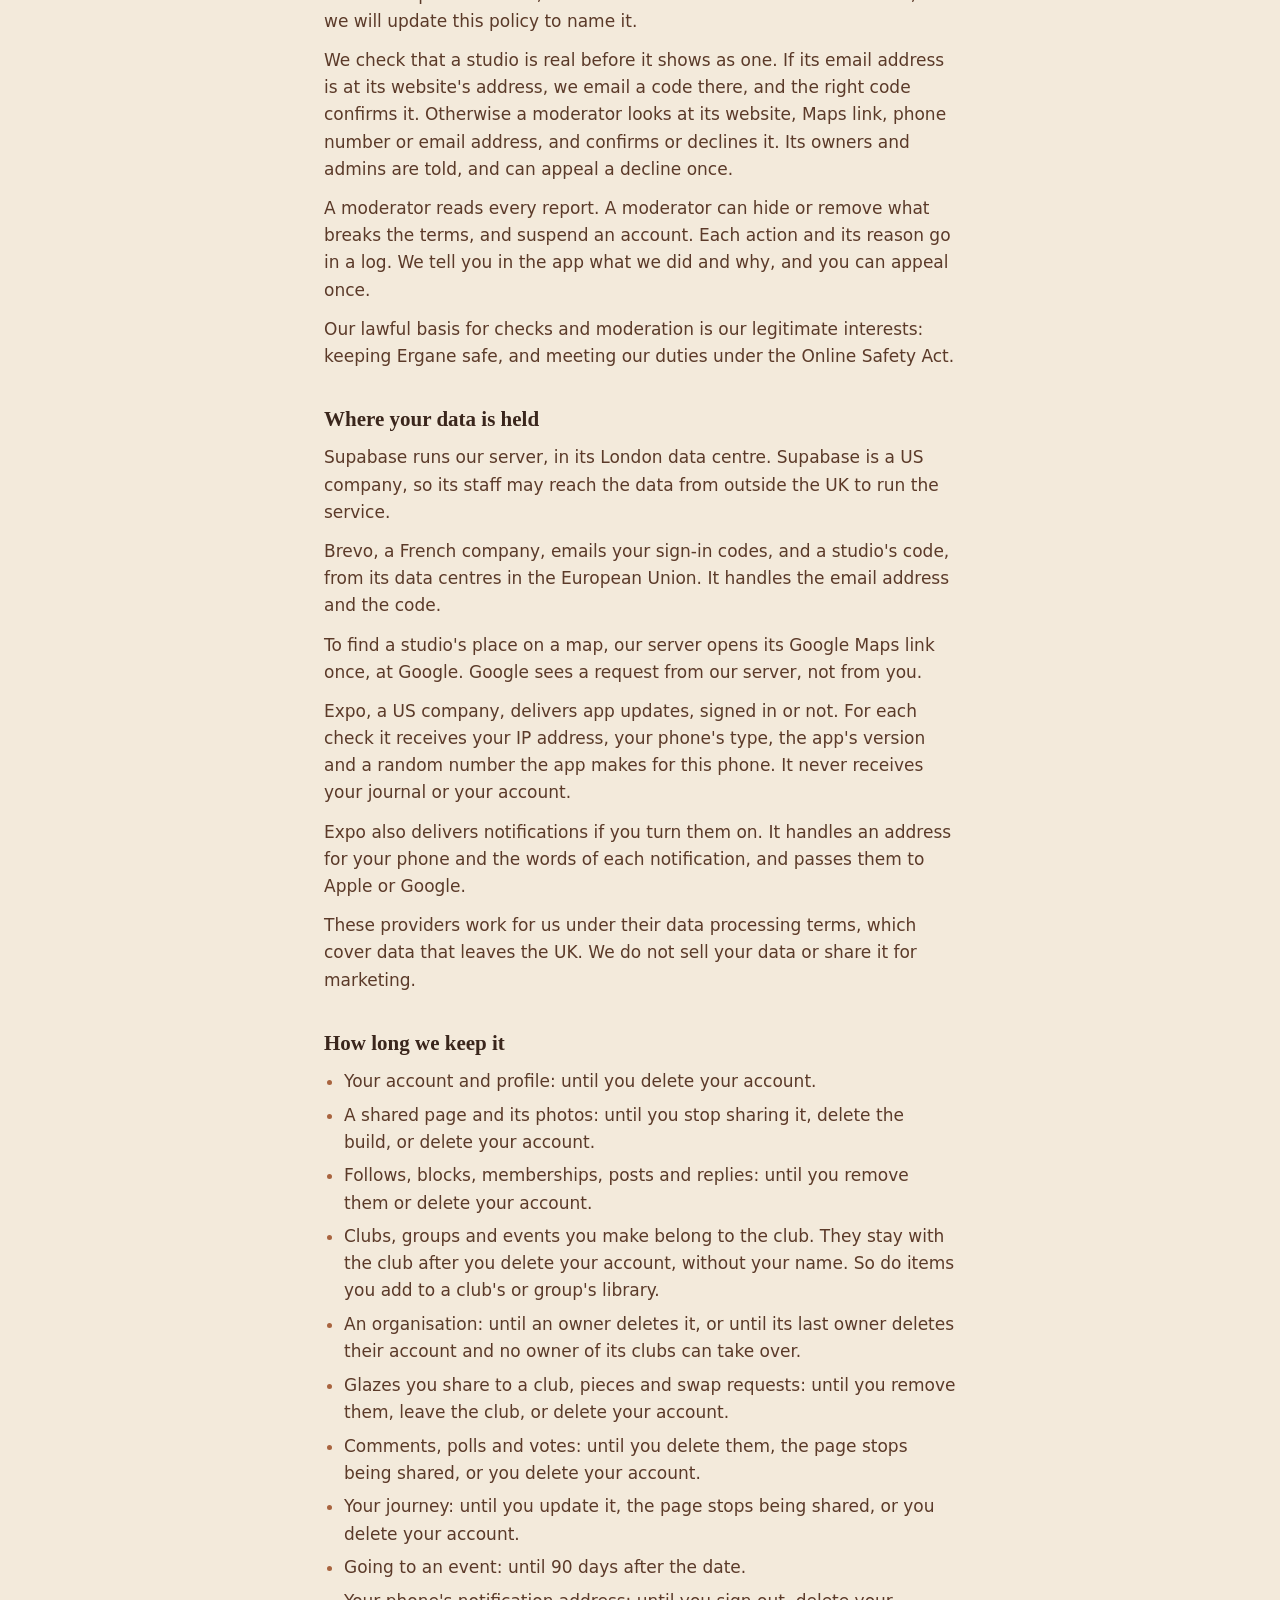
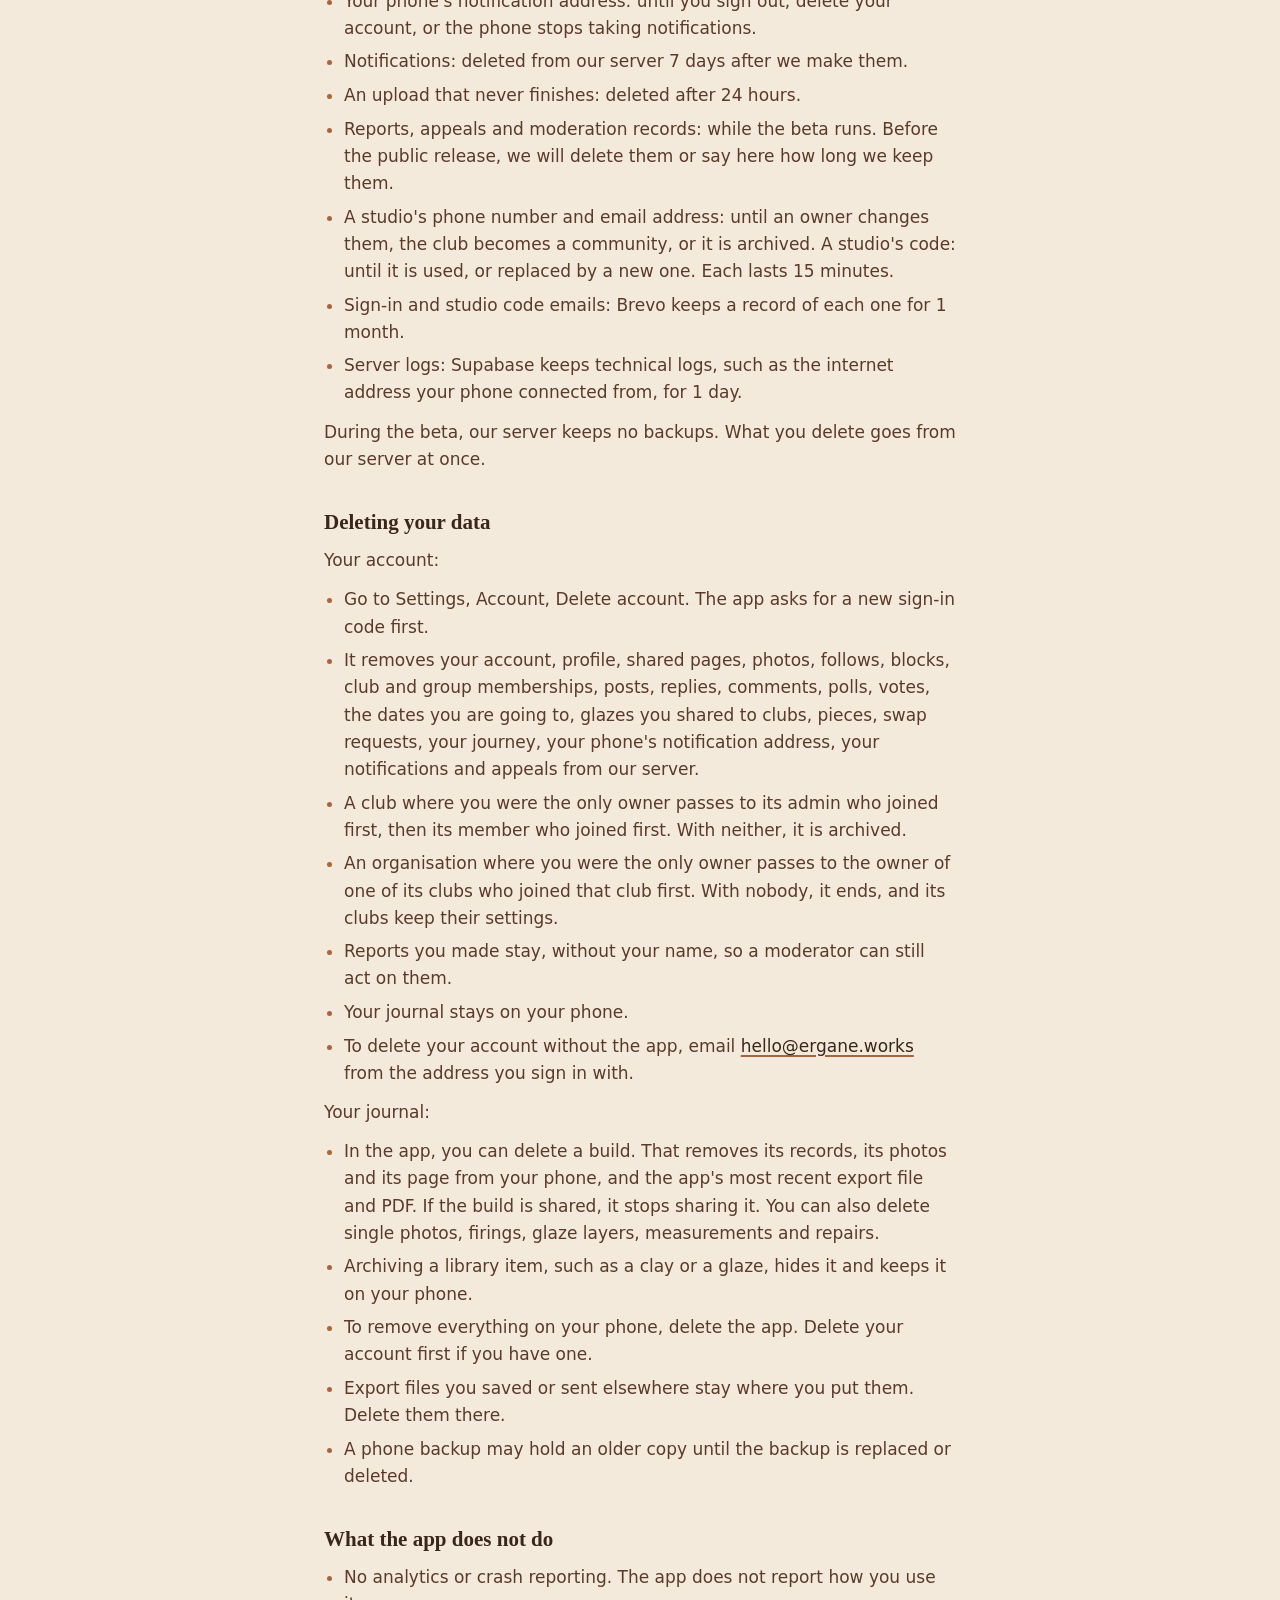
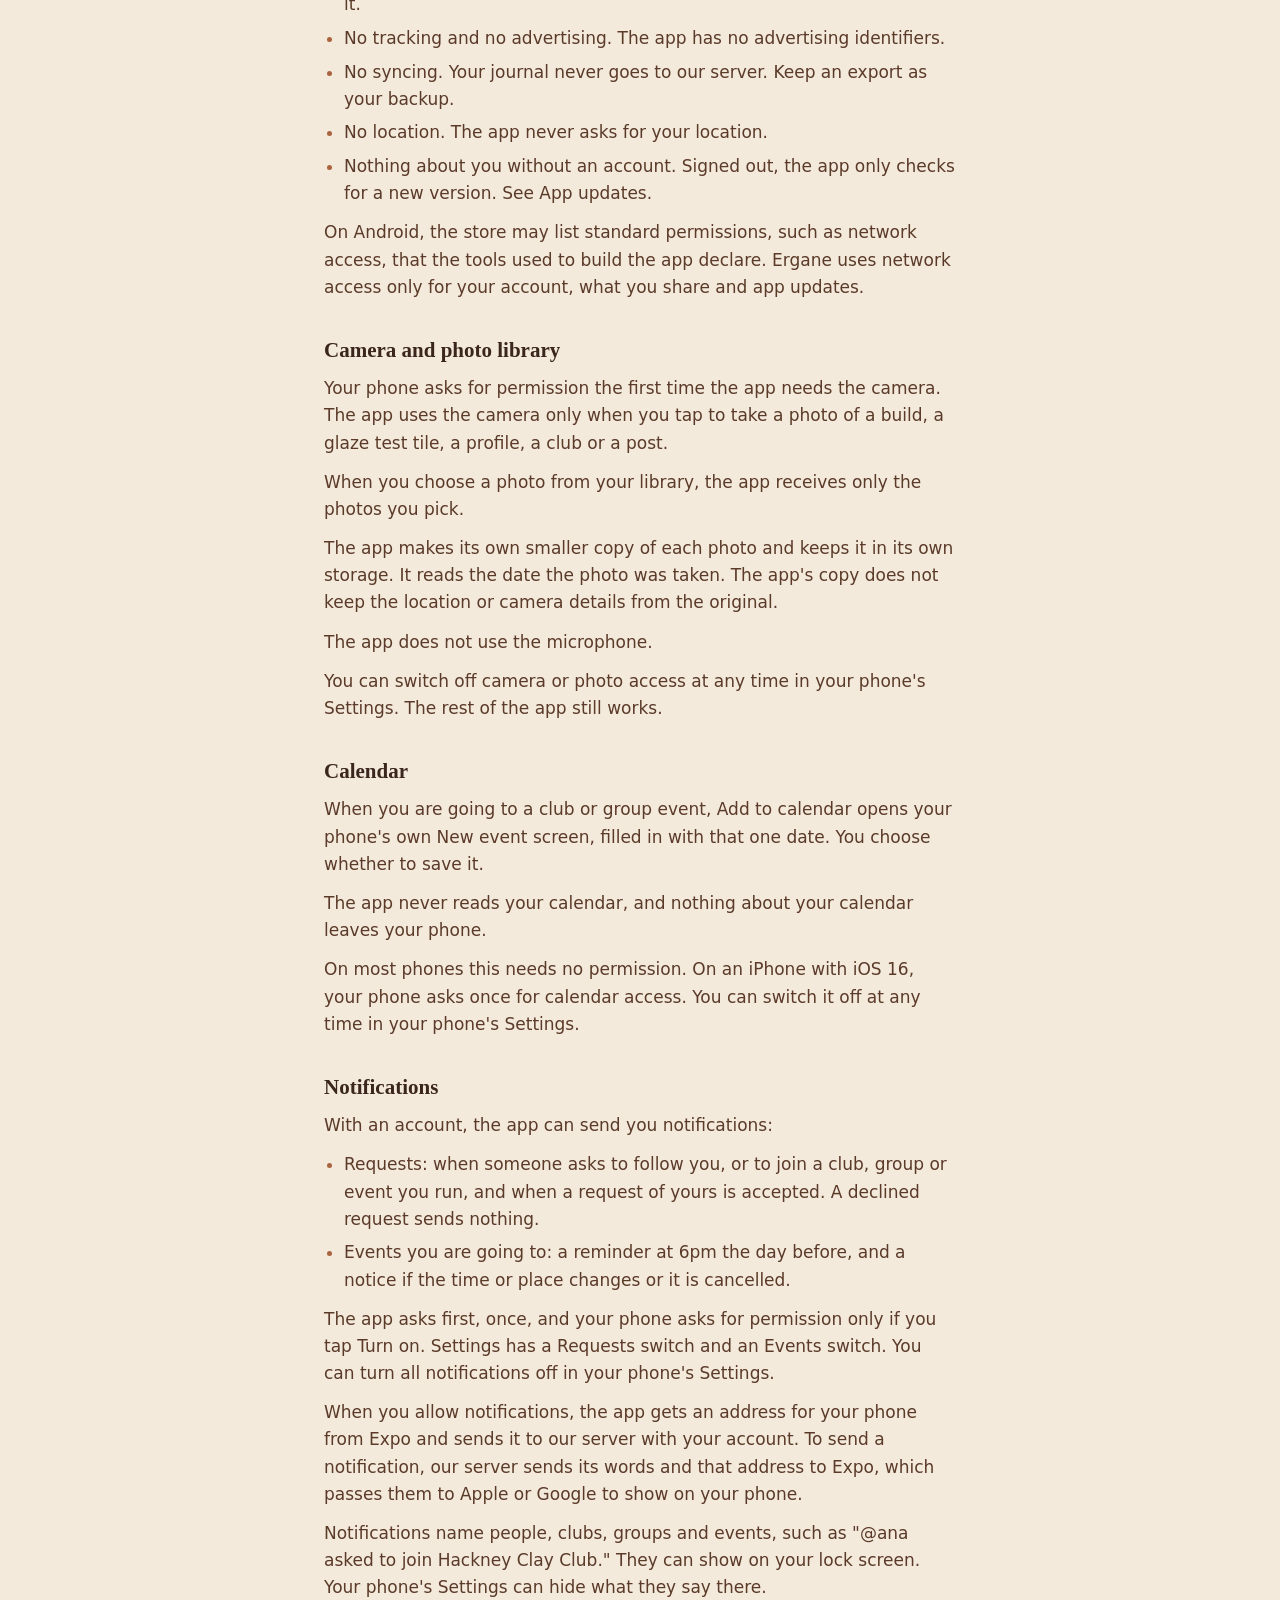
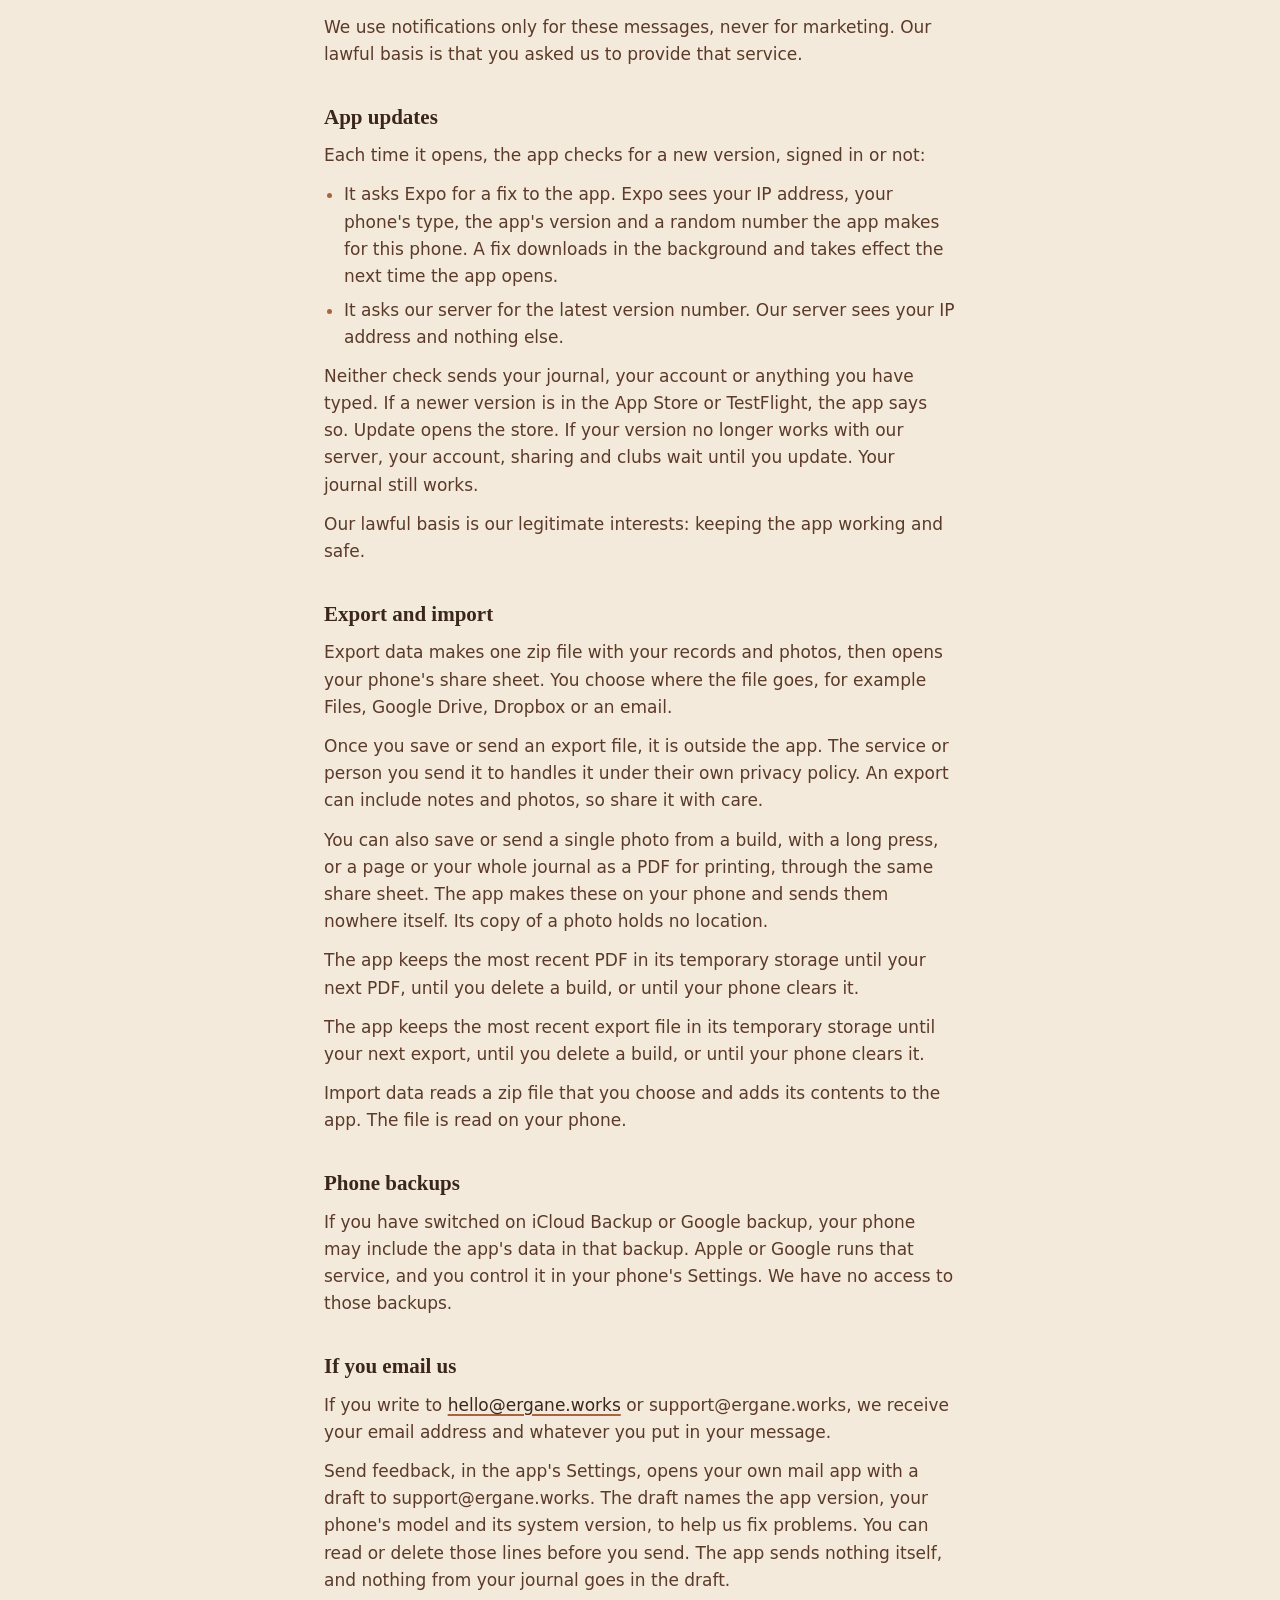
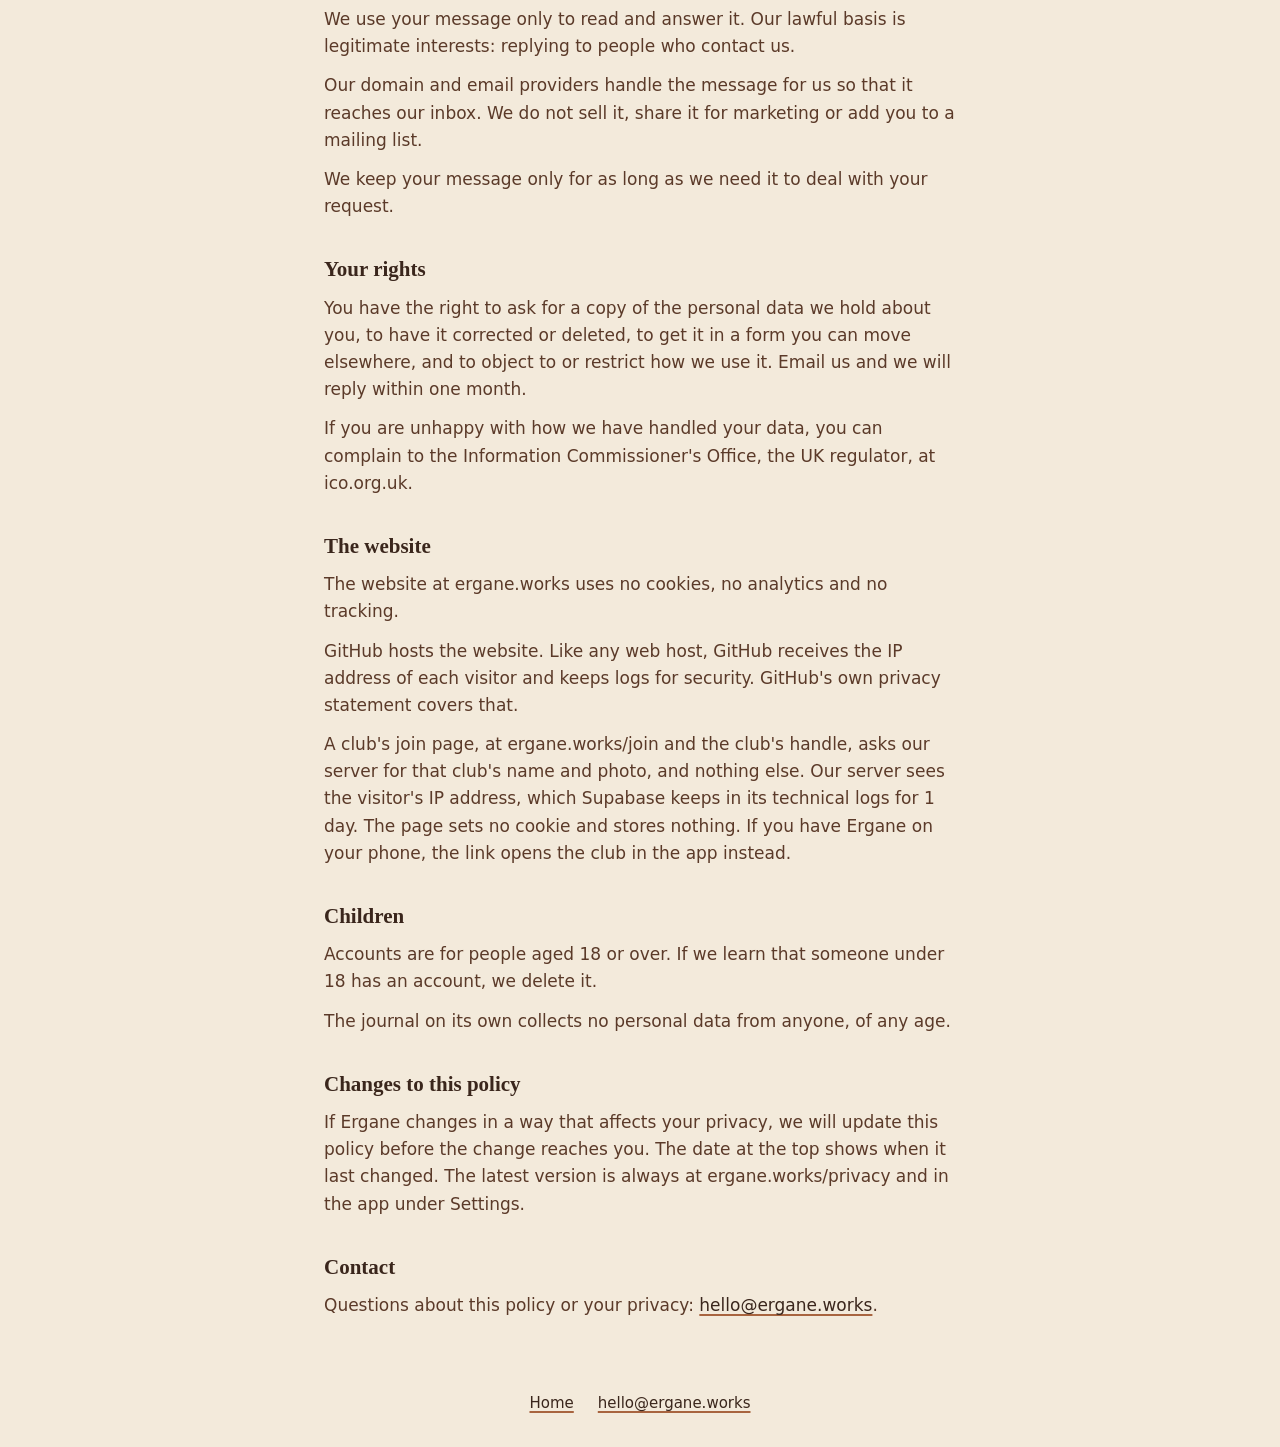
==== commit 43beecb5: "Privacy: what Expo receives for app updates" ====
--- a/privacy/index.html
+++ b/privacy/index.html
@@ -109,7 +109,8 @@
       <p>Supabase runs our server, in its London data centre. Supabase is a US company, so its staff may reach the data from outside the UK to run the service.</p>
       <p>Brevo, a French company, emails your sign-in codes, and a studio's code, from its data centres in the European Union. It handles the email address and the code.</p>
       <p>To find a studio's place on a map, our server opens its Google Maps link once, at Google. Google sees a request from our server, not from you.</p>
-      <p>Expo, a US company, delivers app updates. It also delivers notifications if you turn them on. It handles an address for your phone and the words of each notification, and passes them to Apple or Google.</p>
+      <p>Expo, a US company, delivers app updates, signed in or not. For each check it receives your IP address, your phone's type, the app's version and a random number the app makes for this phone. It never receives your journal or your account.</p>
+      <p>Expo also delivers notifications if you turn them on. It handles an address for your phone and the words of each notification, and passes them to Apple or Google.</p>
       <p>These providers work for us under their data processing terms, which cover data that leaves the UK. We do not sell your data or share it for marketing.</p>
     </section>
     <section id="keeping">
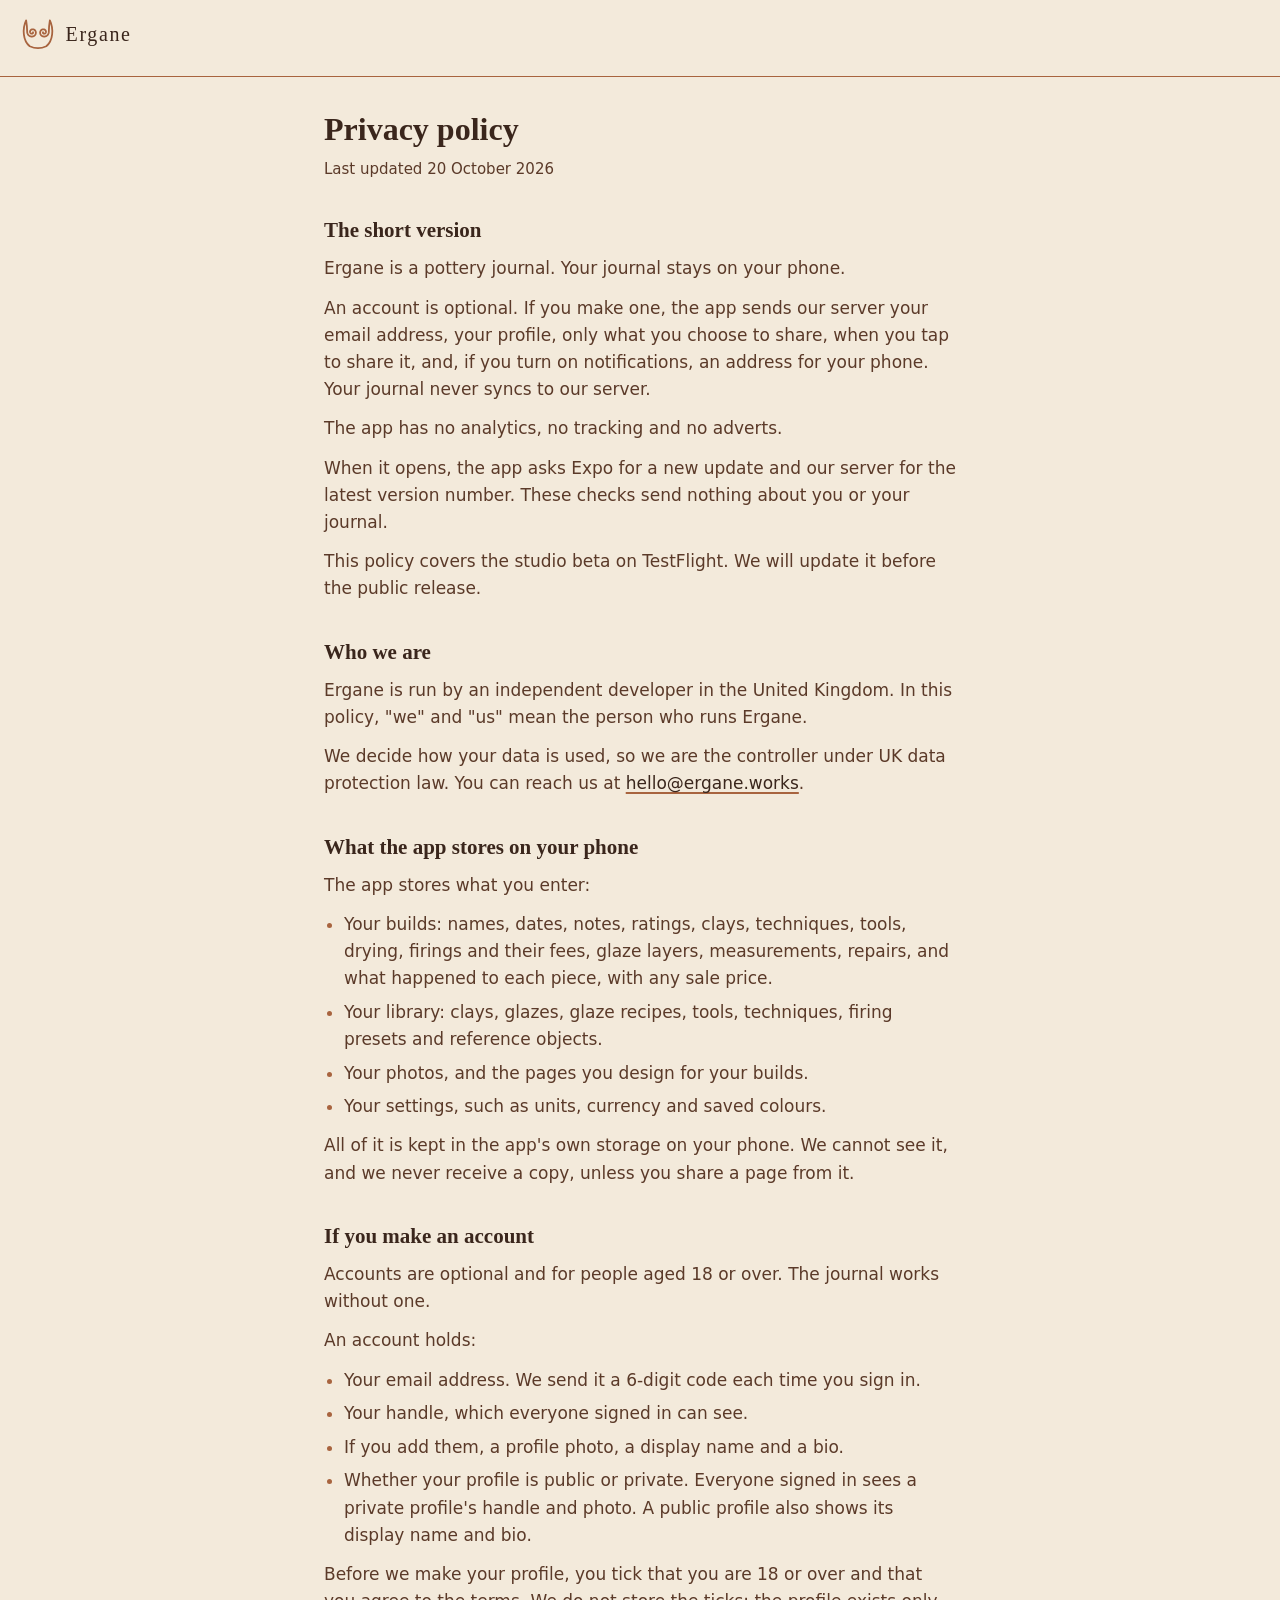
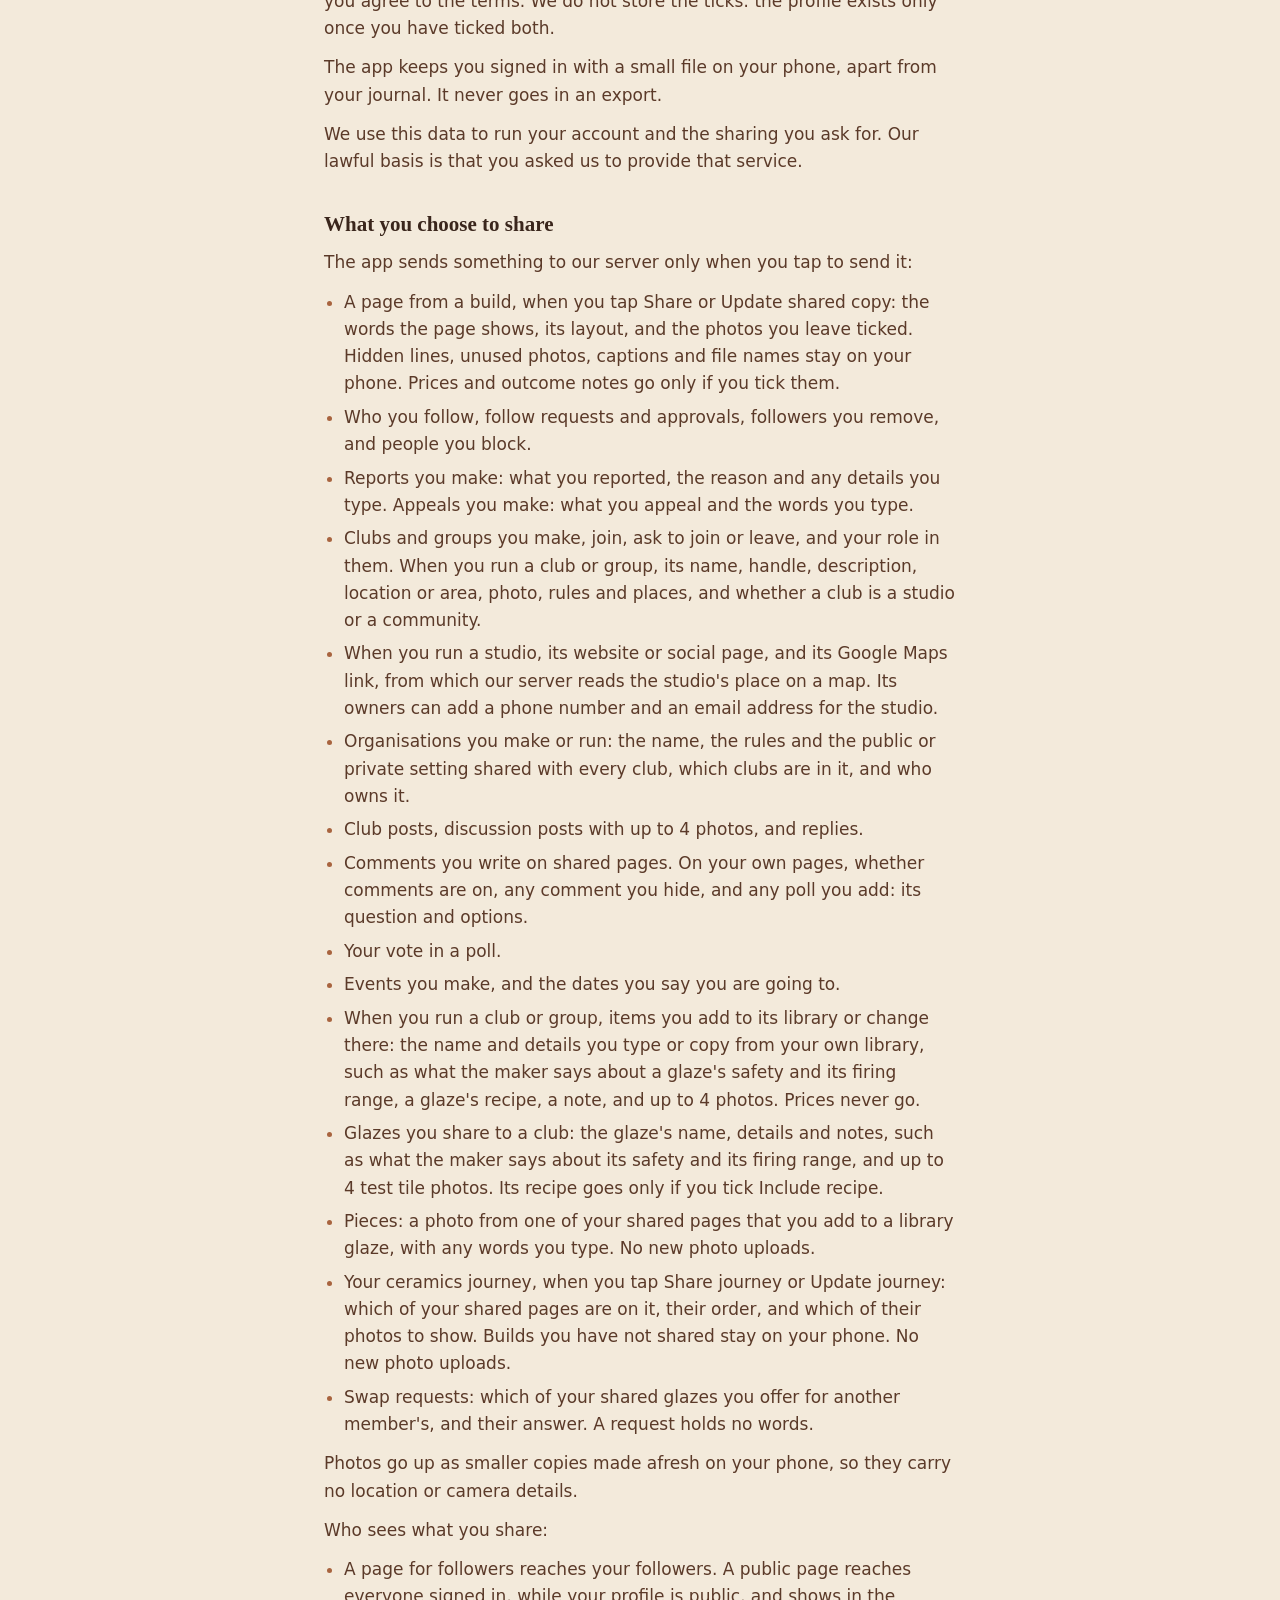
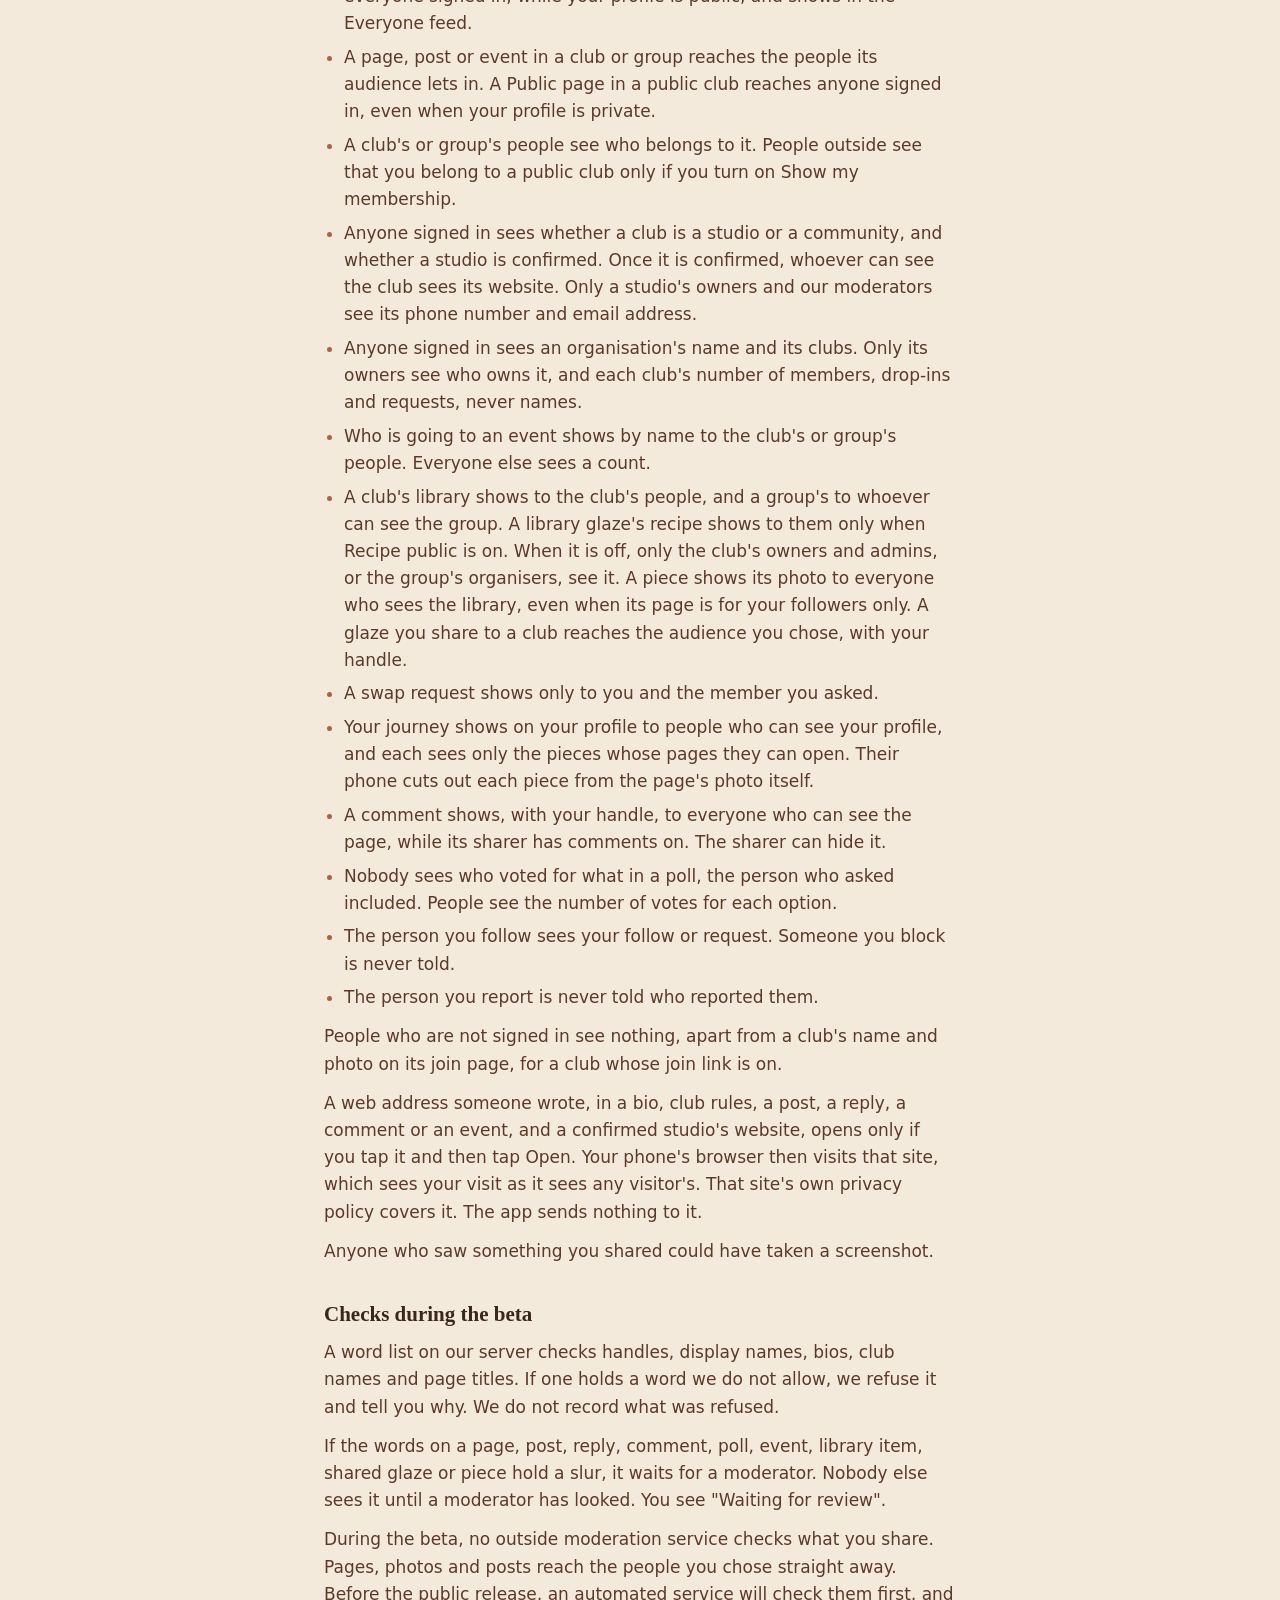
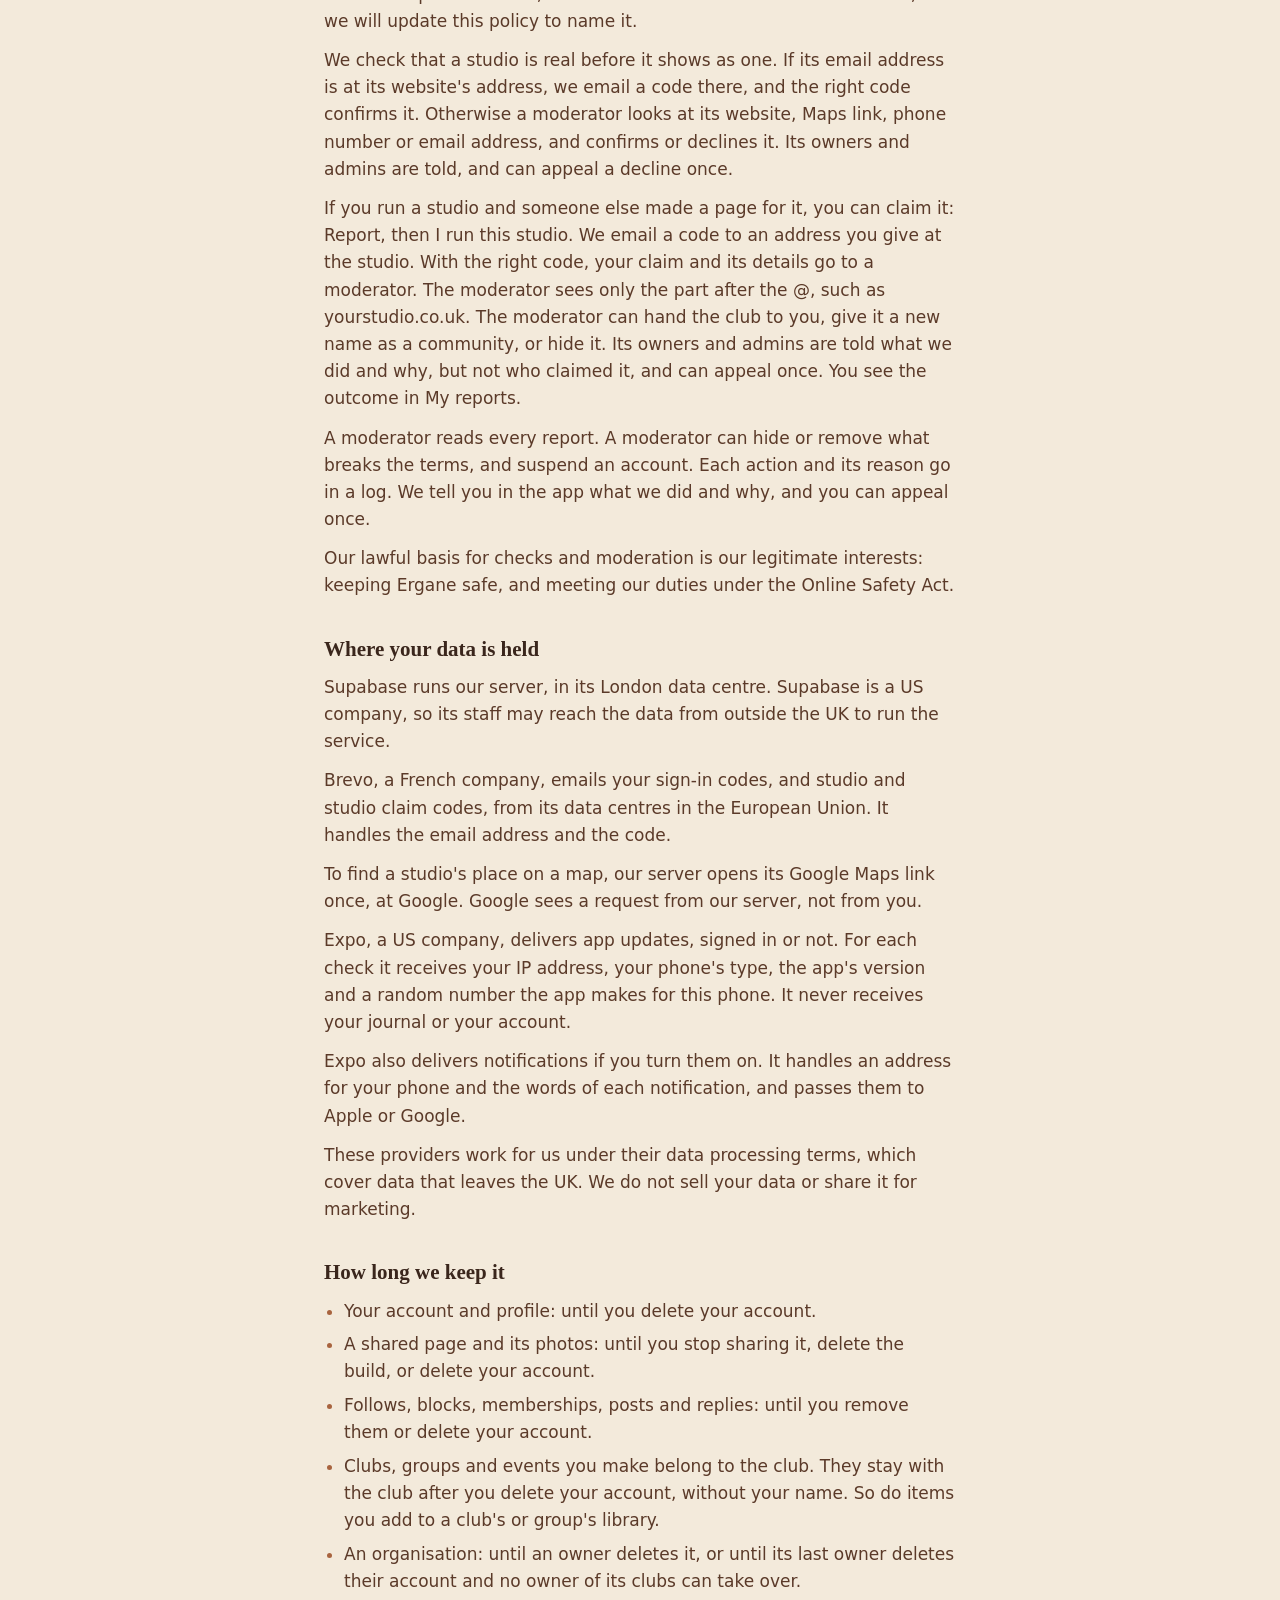
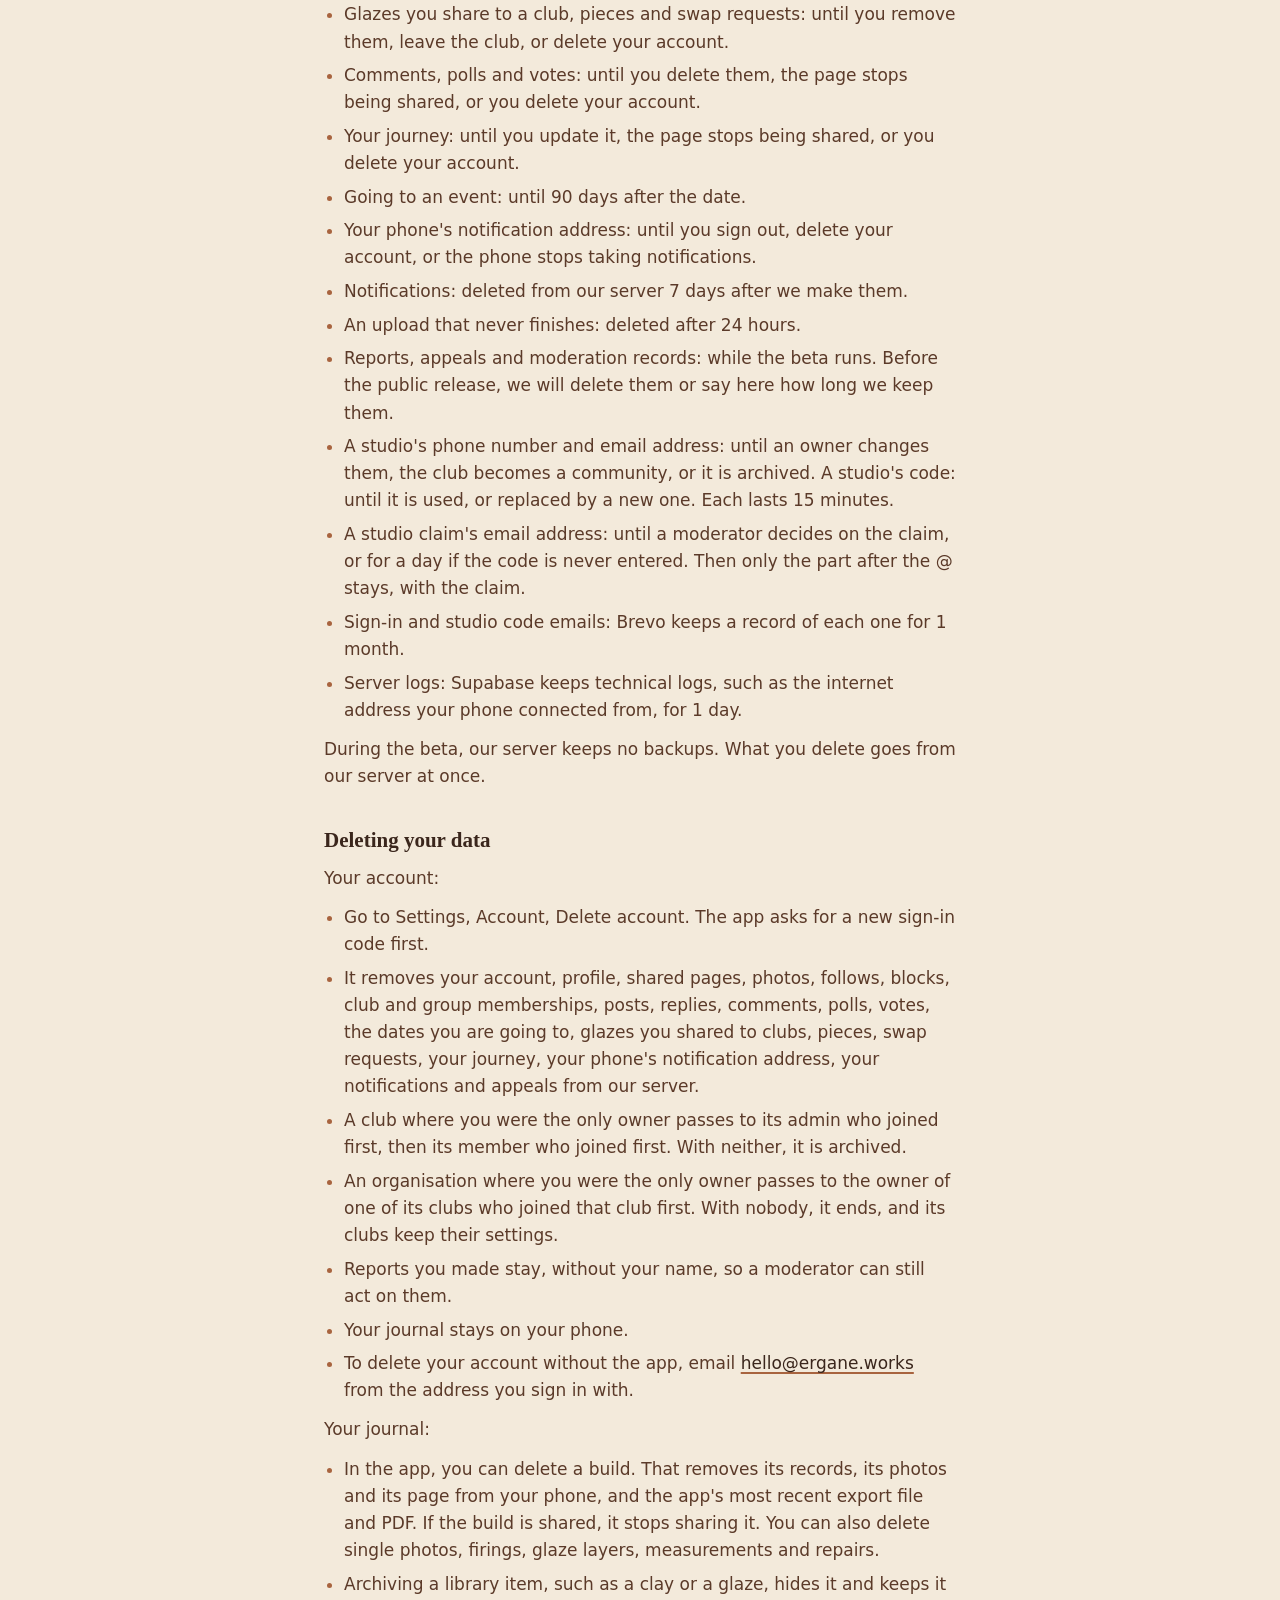
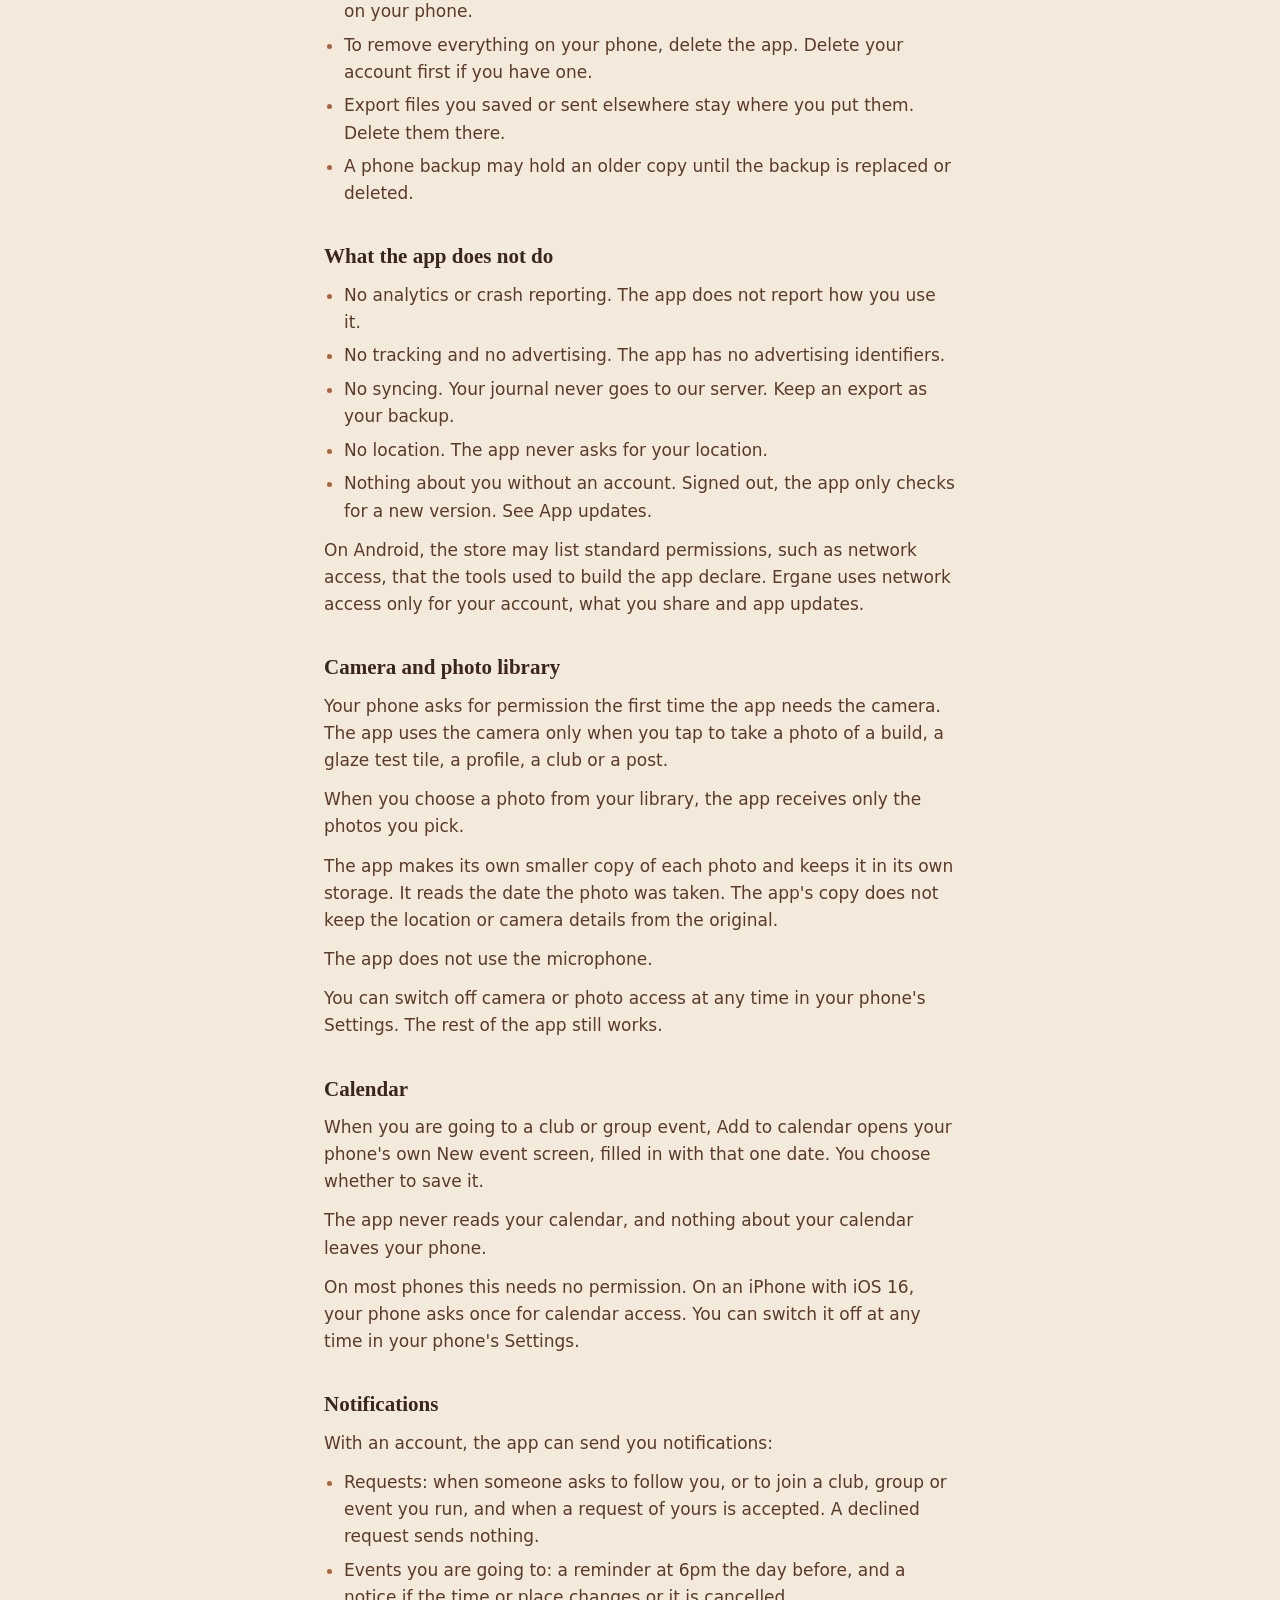
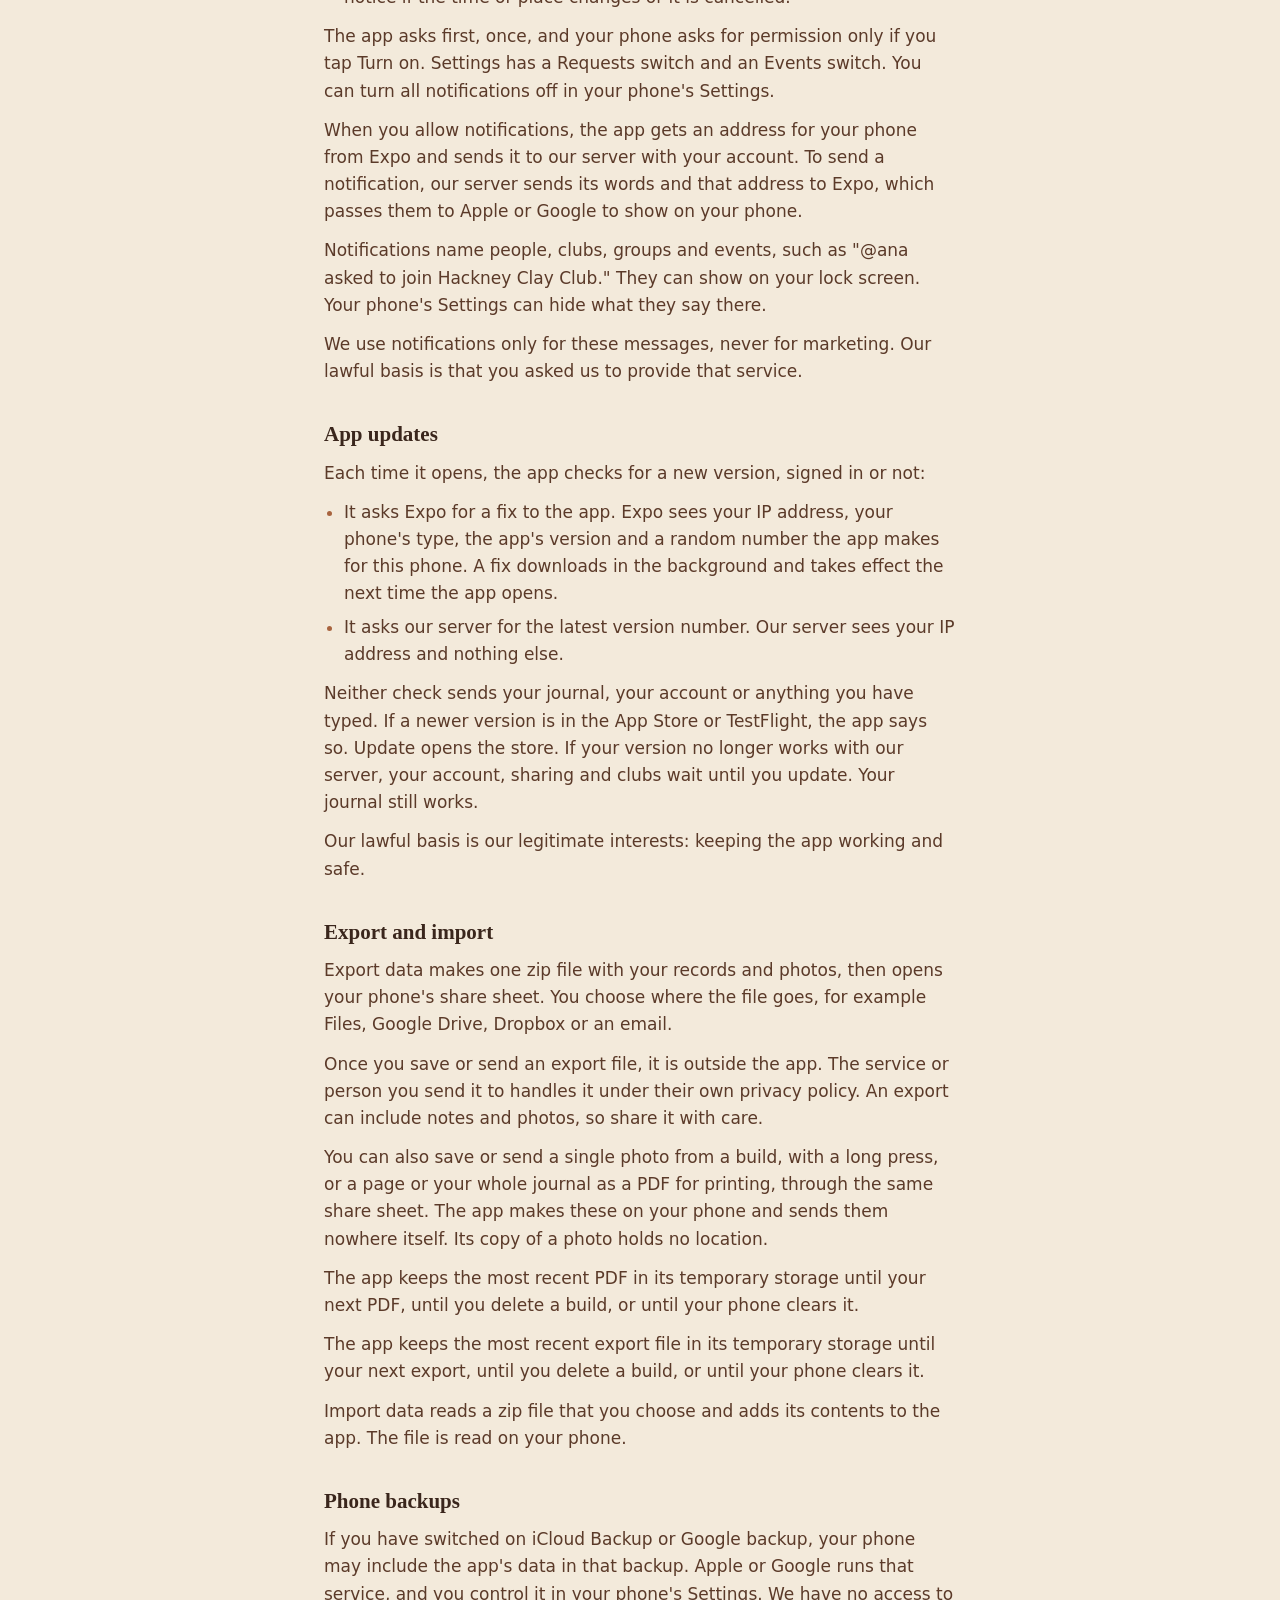
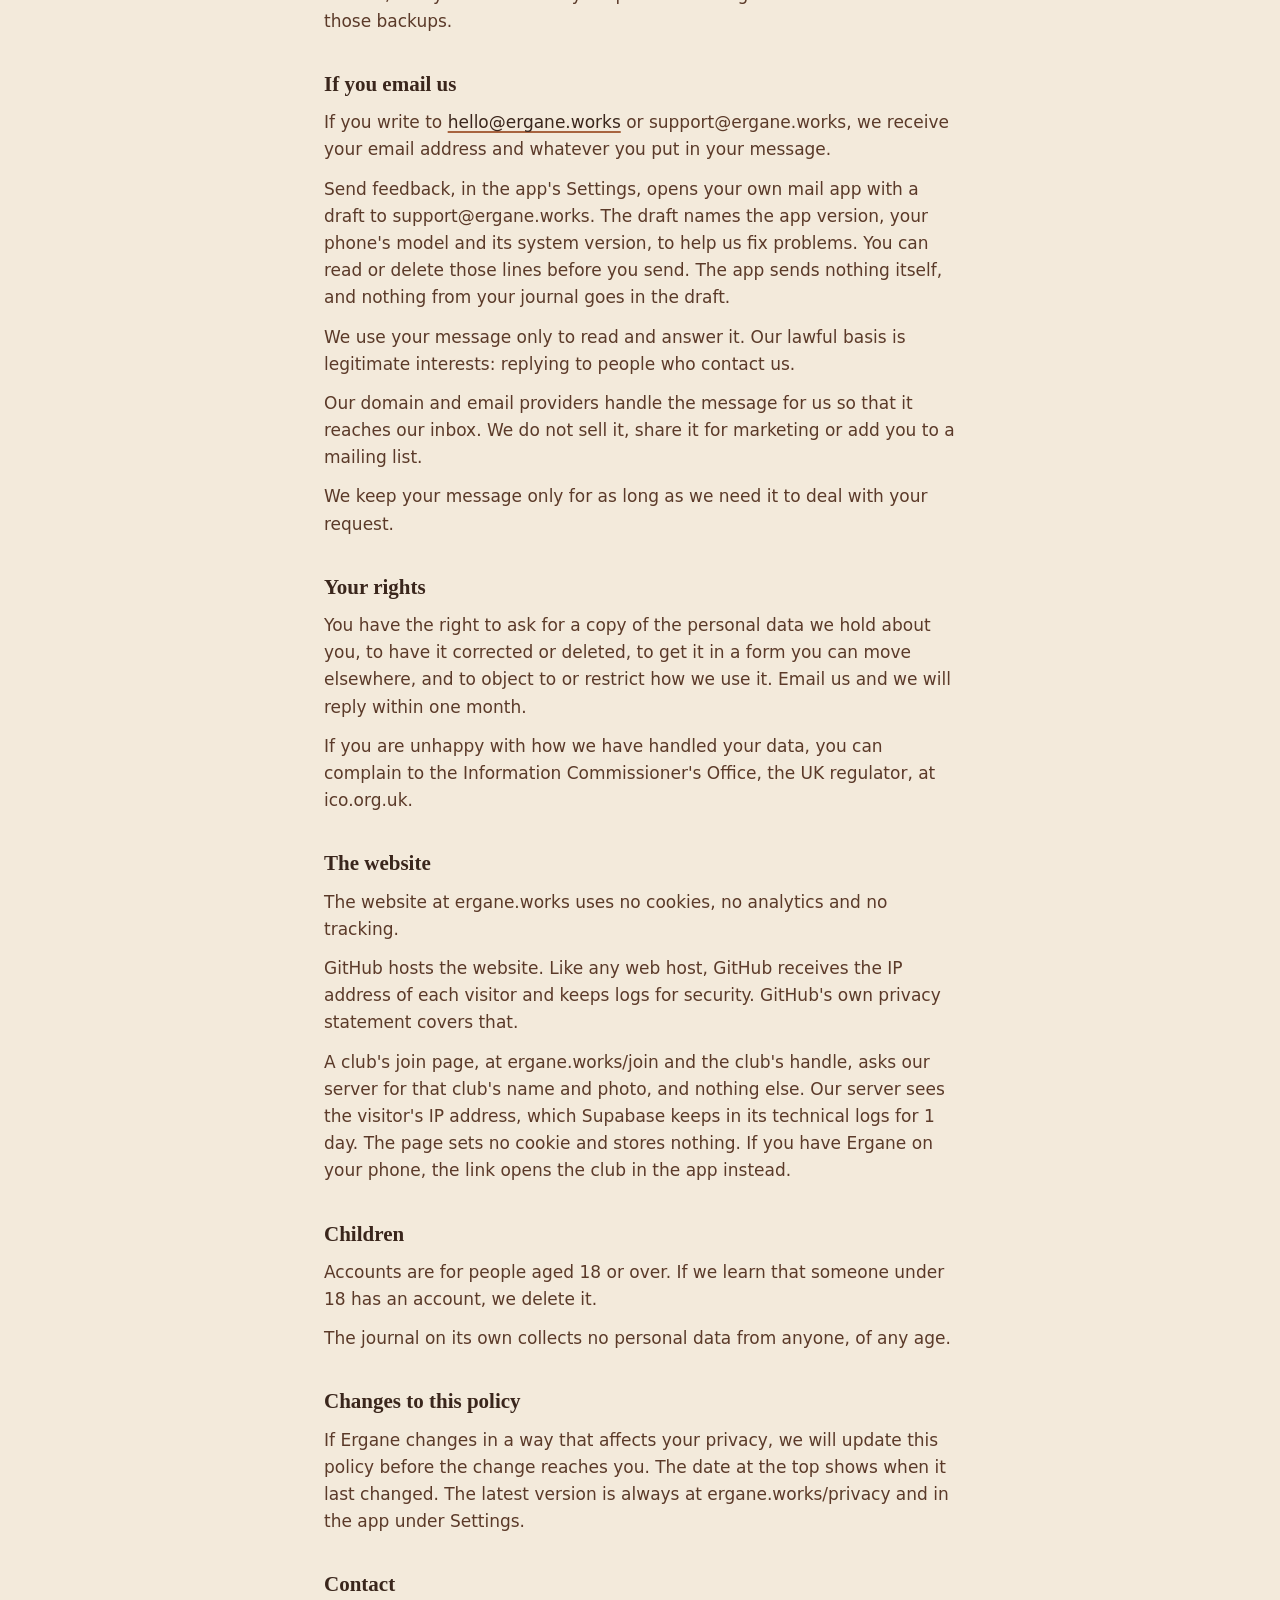
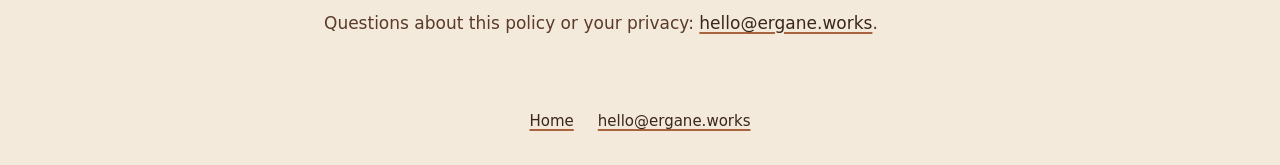
==== commit 03bb1c3f: "Studio claims: home page line and privacy policy Co-Authored-By: Claude Opus 5.5 <noreply@anthropic." ====
--- a/privacy/index.html
+++ b/privacy/index.html
@@ -101,13 +101,14 @@
       <p>If the words on a page, post, reply, comment, poll, event, library item, shared glaze or piece hold a slur, it waits for a moderator. Nobody else sees it until a moderator has looked. You see &quot;Waiting for review&quot;.</p>
       <p>During the beta, no outside moderation service checks what you share. Pages, photos and posts reach the people you chose straight away. Before the public release, an automated service will check them first, and we will update this policy to name it.</p>
       <p>We check that a studio is real before it shows as one. If its email address is at its website's address, we email a code there, and the right code confirms it. Otherwise a moderator looks at its website, Maps link, phone number or email address, and confirms or declines it. Its owners and admins are told, and can appeal a decline once.</p>
+      <p>If you run a studio and someone else made a page for it, you can claim it: Report, then I run this studio. We email a code to an address you give at the studio. With the right code, your claim and its details go to a moderator. The moderator sees only the part after the @, such as yourstudio.co.uk. The moderator can hand the club to you, give it a new name as a community, or hide it. Its owners and admins are told what we did and why, but not who claimed it, and can appeal once. You see the outcome in My reports.</p>
       <p>A moderator reads every report. A moderator can hide or remove what breaks the terms, and suspend an account. Each action and its reason go in a log. We tell you in the app what we did and why, and you can appeal once.</p>
       <p>Our lawful basis for checks and moderation is our legitimate interests: keeping Ergane safe, and meeting our duties under the Online Safety Act.</p>
     </section>
     <section id="server">
       <h2>Where your data is held</h2>
       <p>Supabase runs our server, in its London data centre. Supabase is a US company, so its staff may reach the data from outside the UK to run the service.</p>
-      <p>Brevo, a French company, emails your sign-in codes, and a studio's code, from its data centres in the European Union. It handles the email address and the code.</p>
+      <p>Brevo, a French company, emails your sign-in codes, and studio and studio claim codes, from its data centres in the European Union. It handles the email address and the code.</p>
       <p>To find a studio's place on a map, our server opens its Google Maps link once, at Google. Google sees a request from our server, not from you.</p>
       <p>Expo, a US company, delivers app updates, signed in or not. For each check it receives your IP address, your phone's type, the app's version and a random number the app makes for this phone. It never receives your journal or your account.</p>
       <p>Expo also delivers notifications if you turn them on. It handles an address for your phone and the words of each notification, and passes them to Apple or Google.</p>
@@ -130,6 +131,7 @@
         <li>An upload that never finishes: deleted after 24 hours.</li>
         <li>Reports, appeals and moderation records: while the beta runs. Before the public release, we will delete them or say here how long we keep them.</li>
         <li>A studio's phone number and email address: until an owner changes them, the club becomes a community, or it is archived. A studio's code: until it is used, or replaced by a new one. Each lasts 15 minutes.</li>
+        <li>A studio claim's email address: until a moderator decides on the claim, or for a day if the code is never entered. Then only the part after the @ stays, with the claim.</li>
         <li>Sign-in and studio code emails: Brevo keeps a record of each one for 1 month.</li>
         <li>Server logs: Supabase keeps technical logs, such as the internet address your phone connected from, for 1 day.</li>
       </ul>
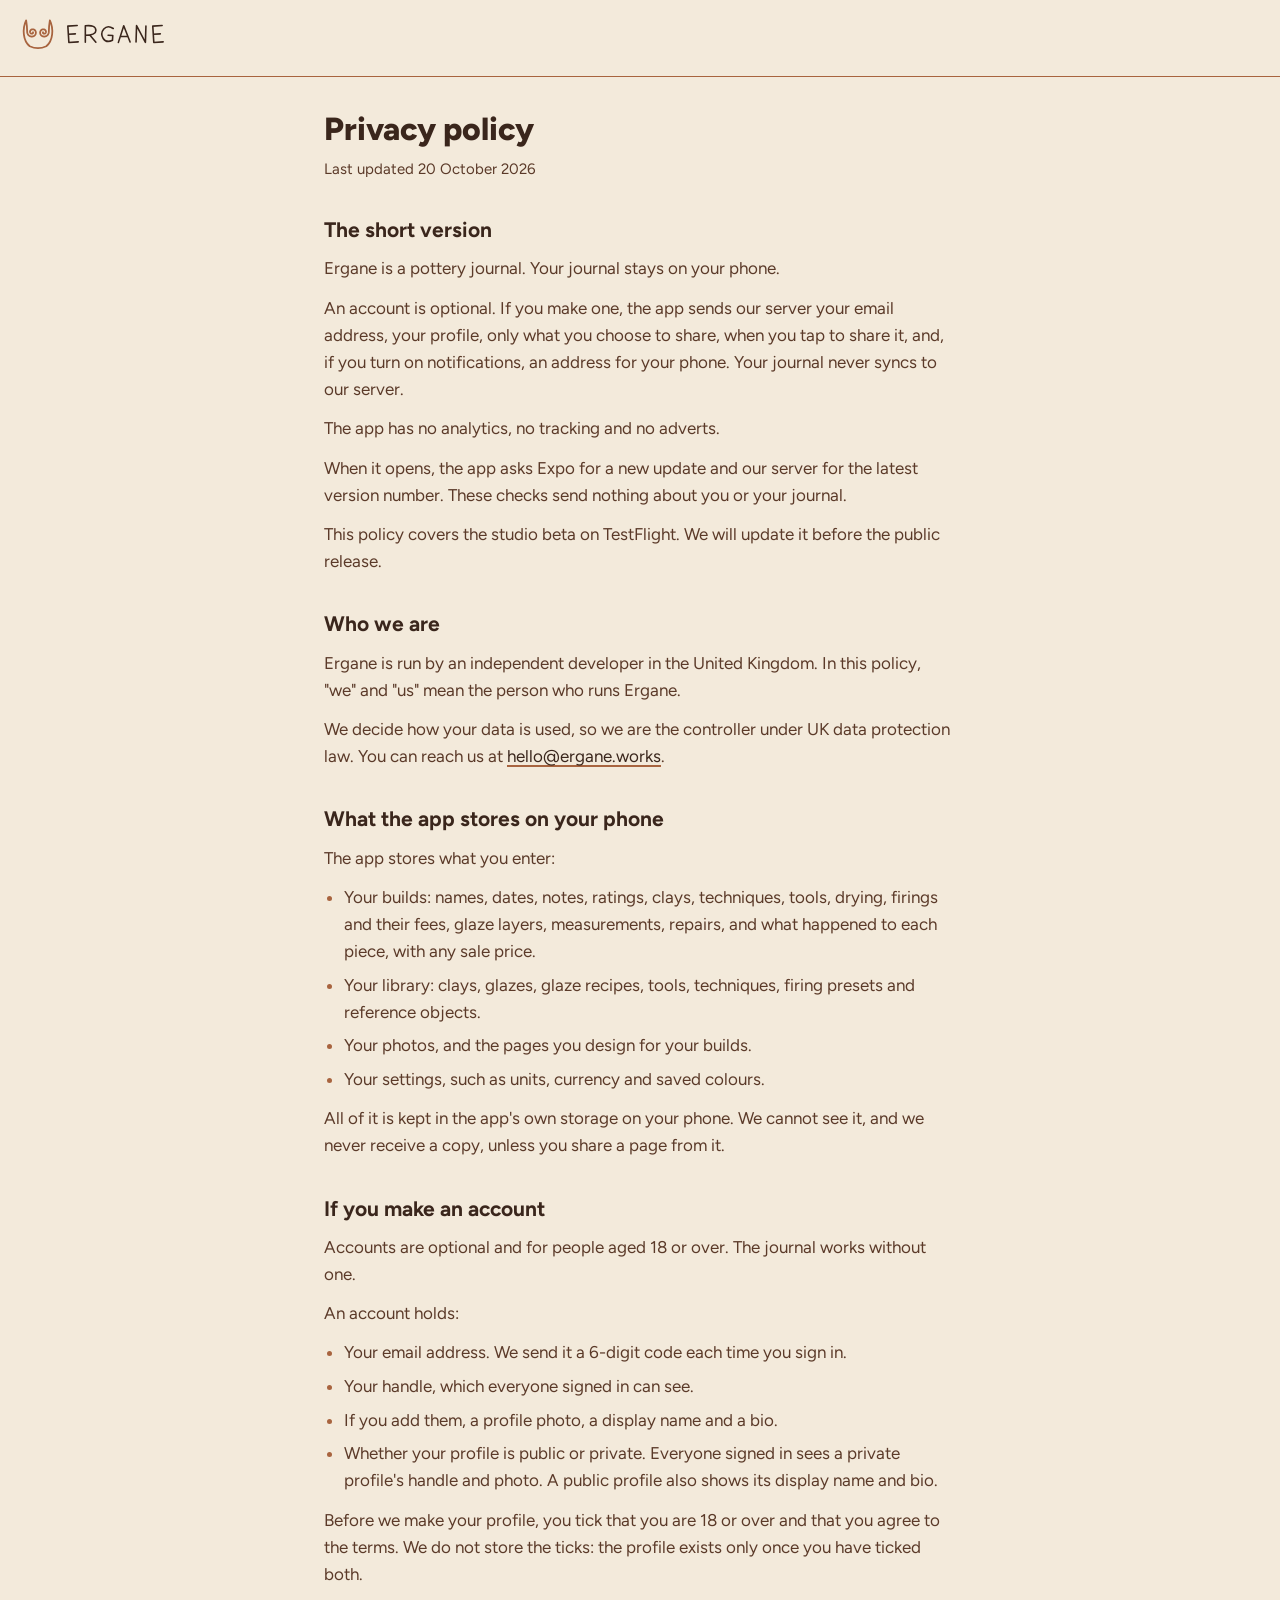
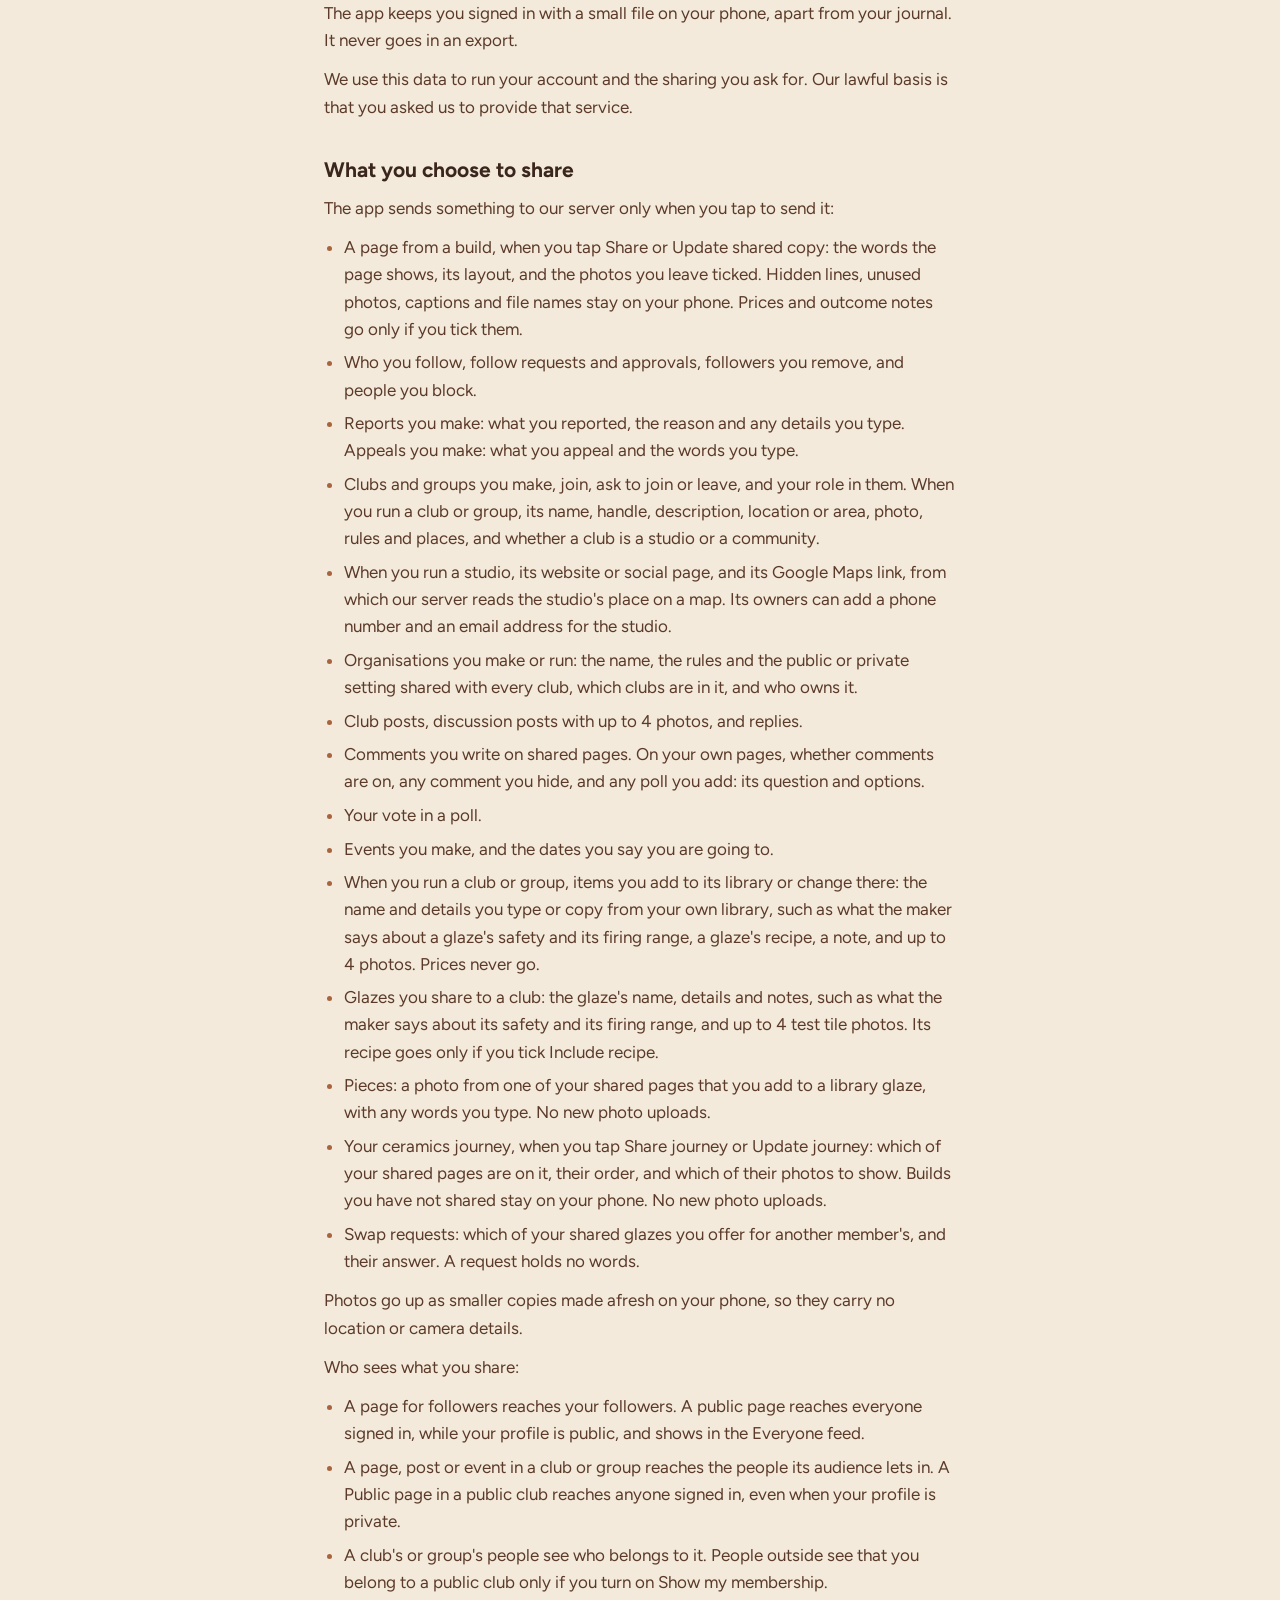
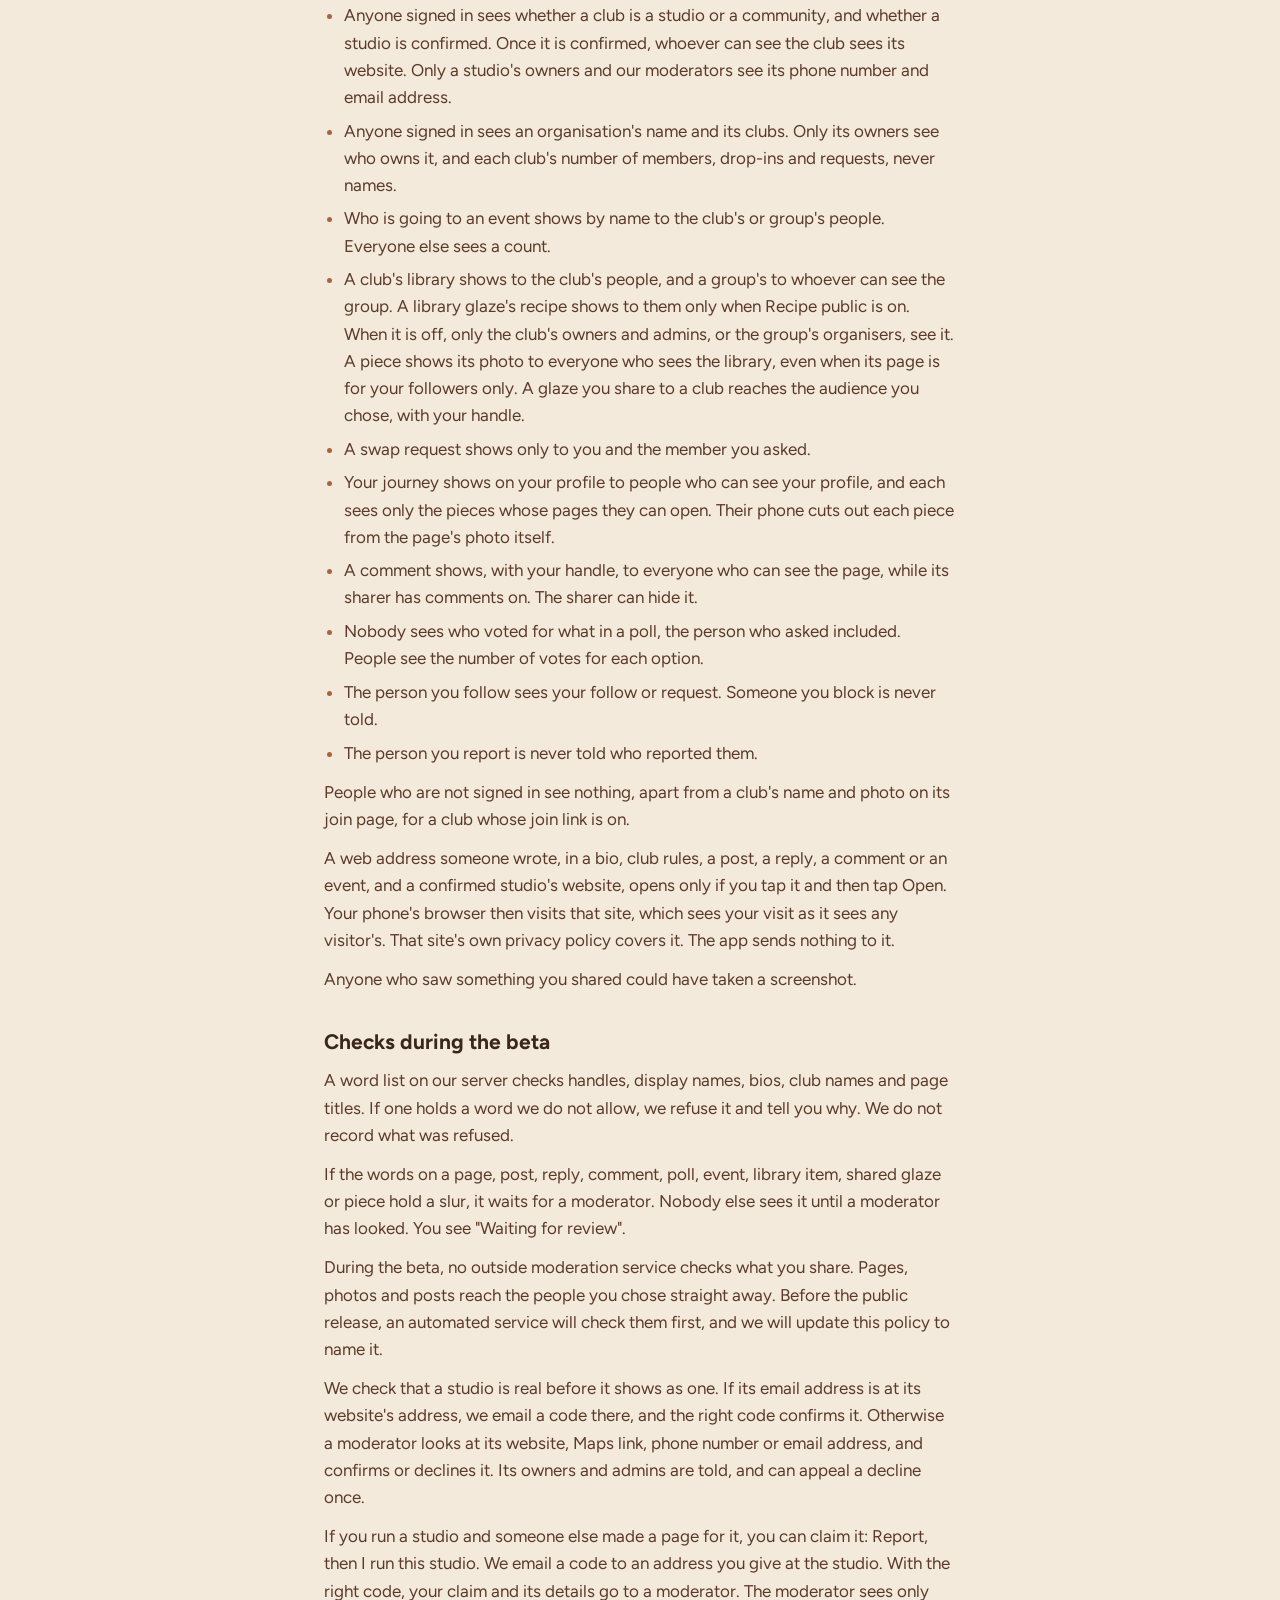
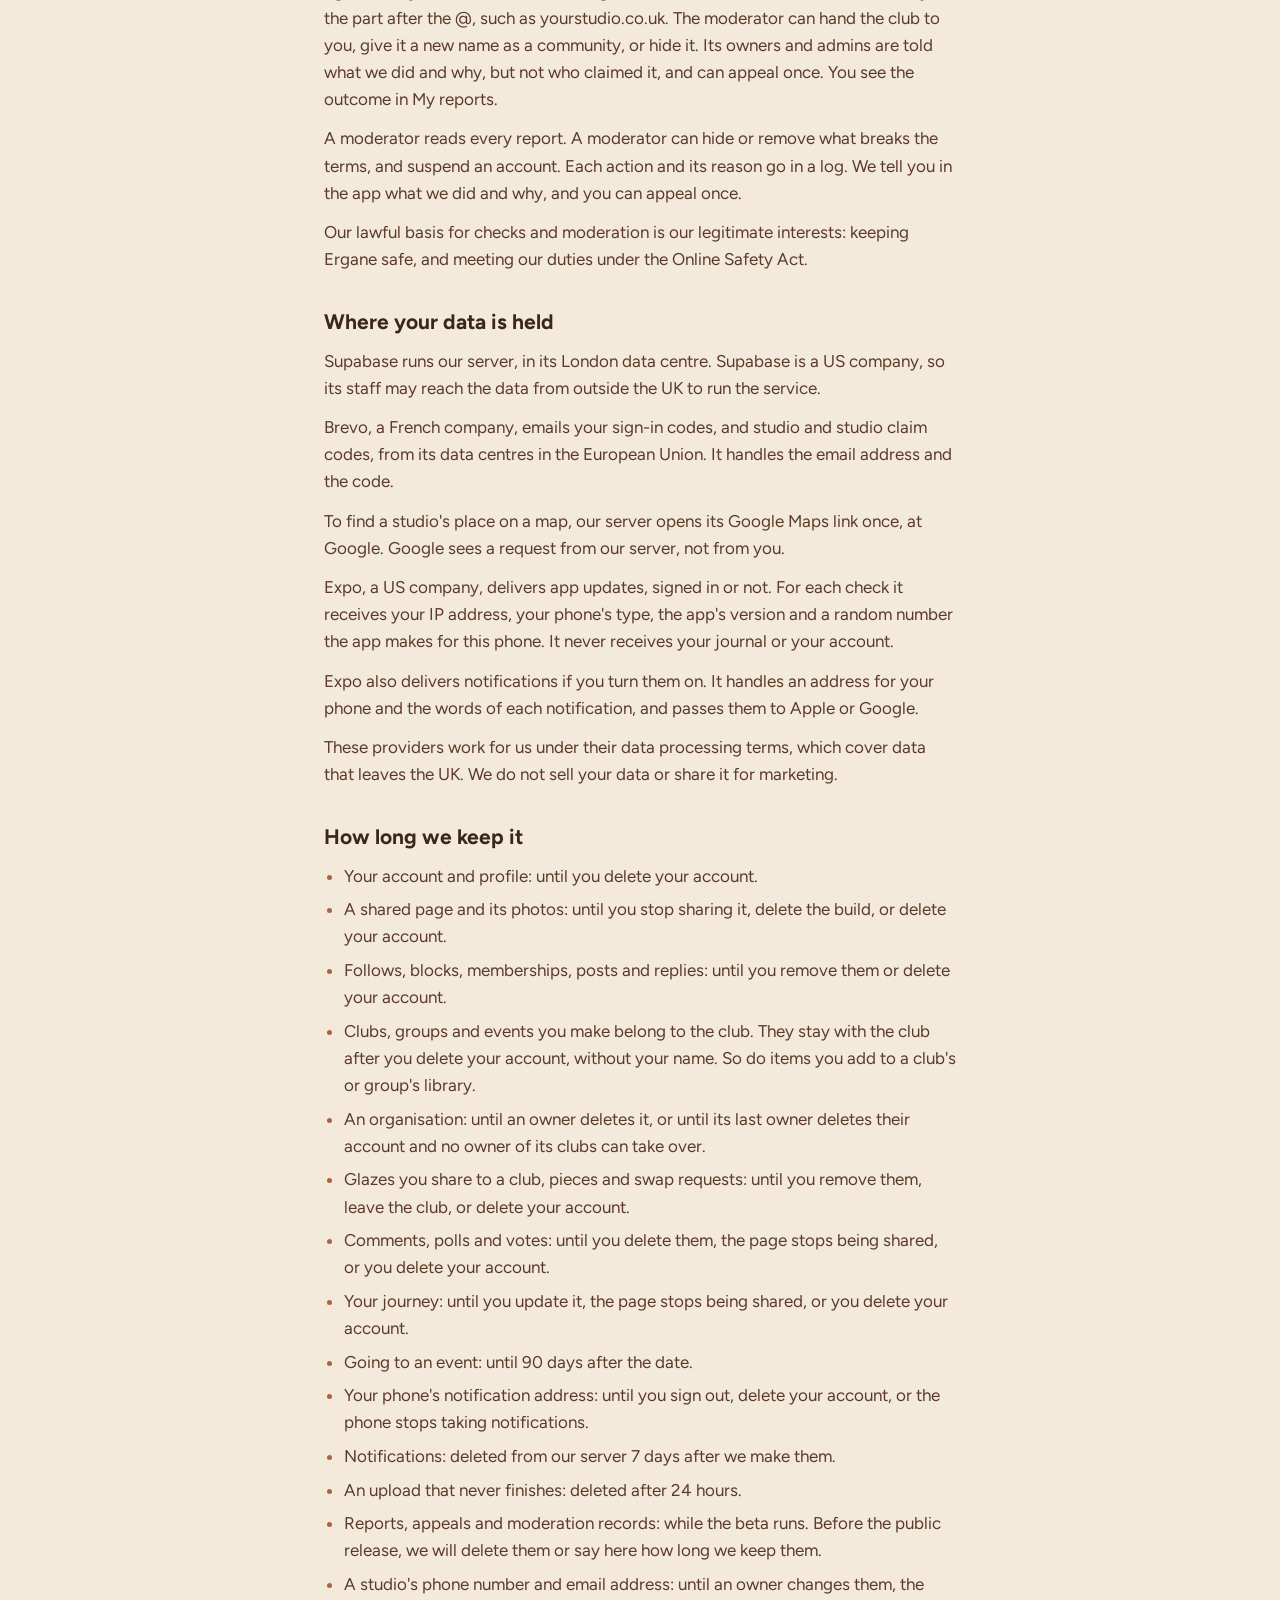
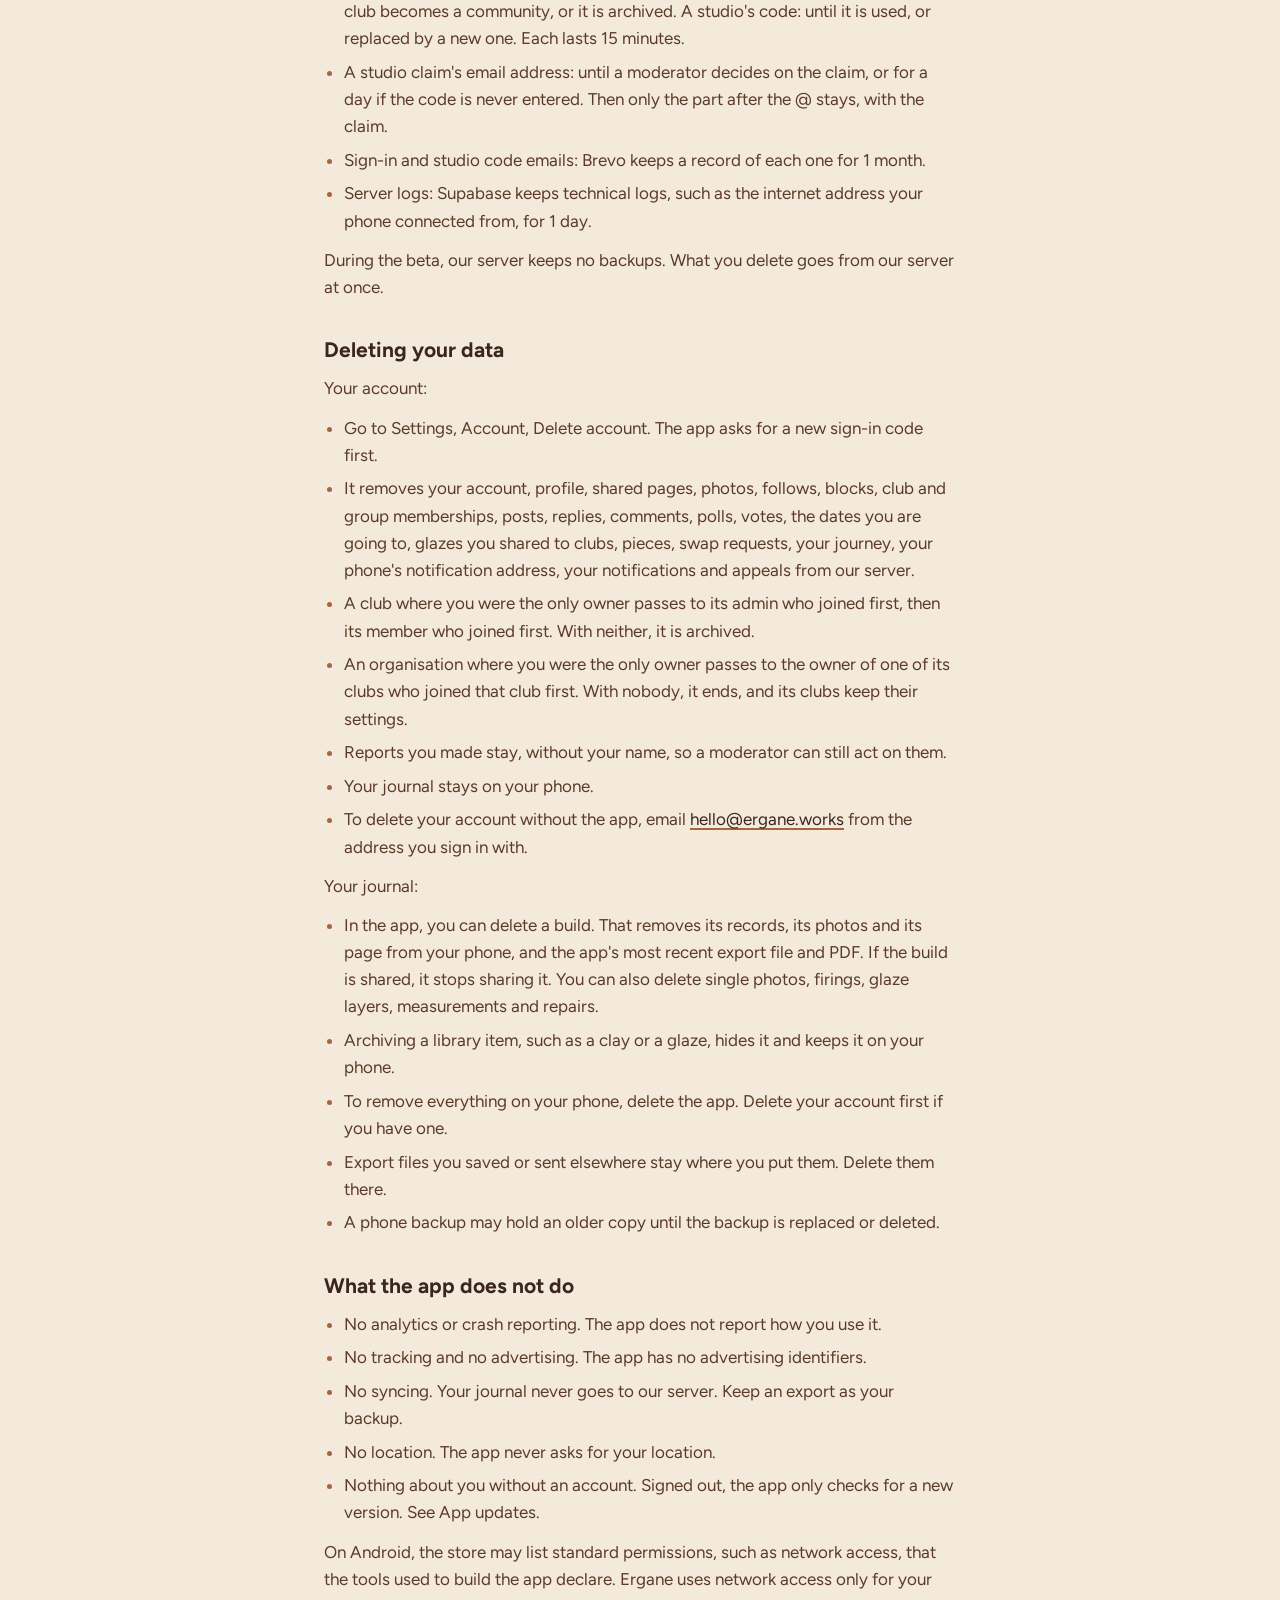
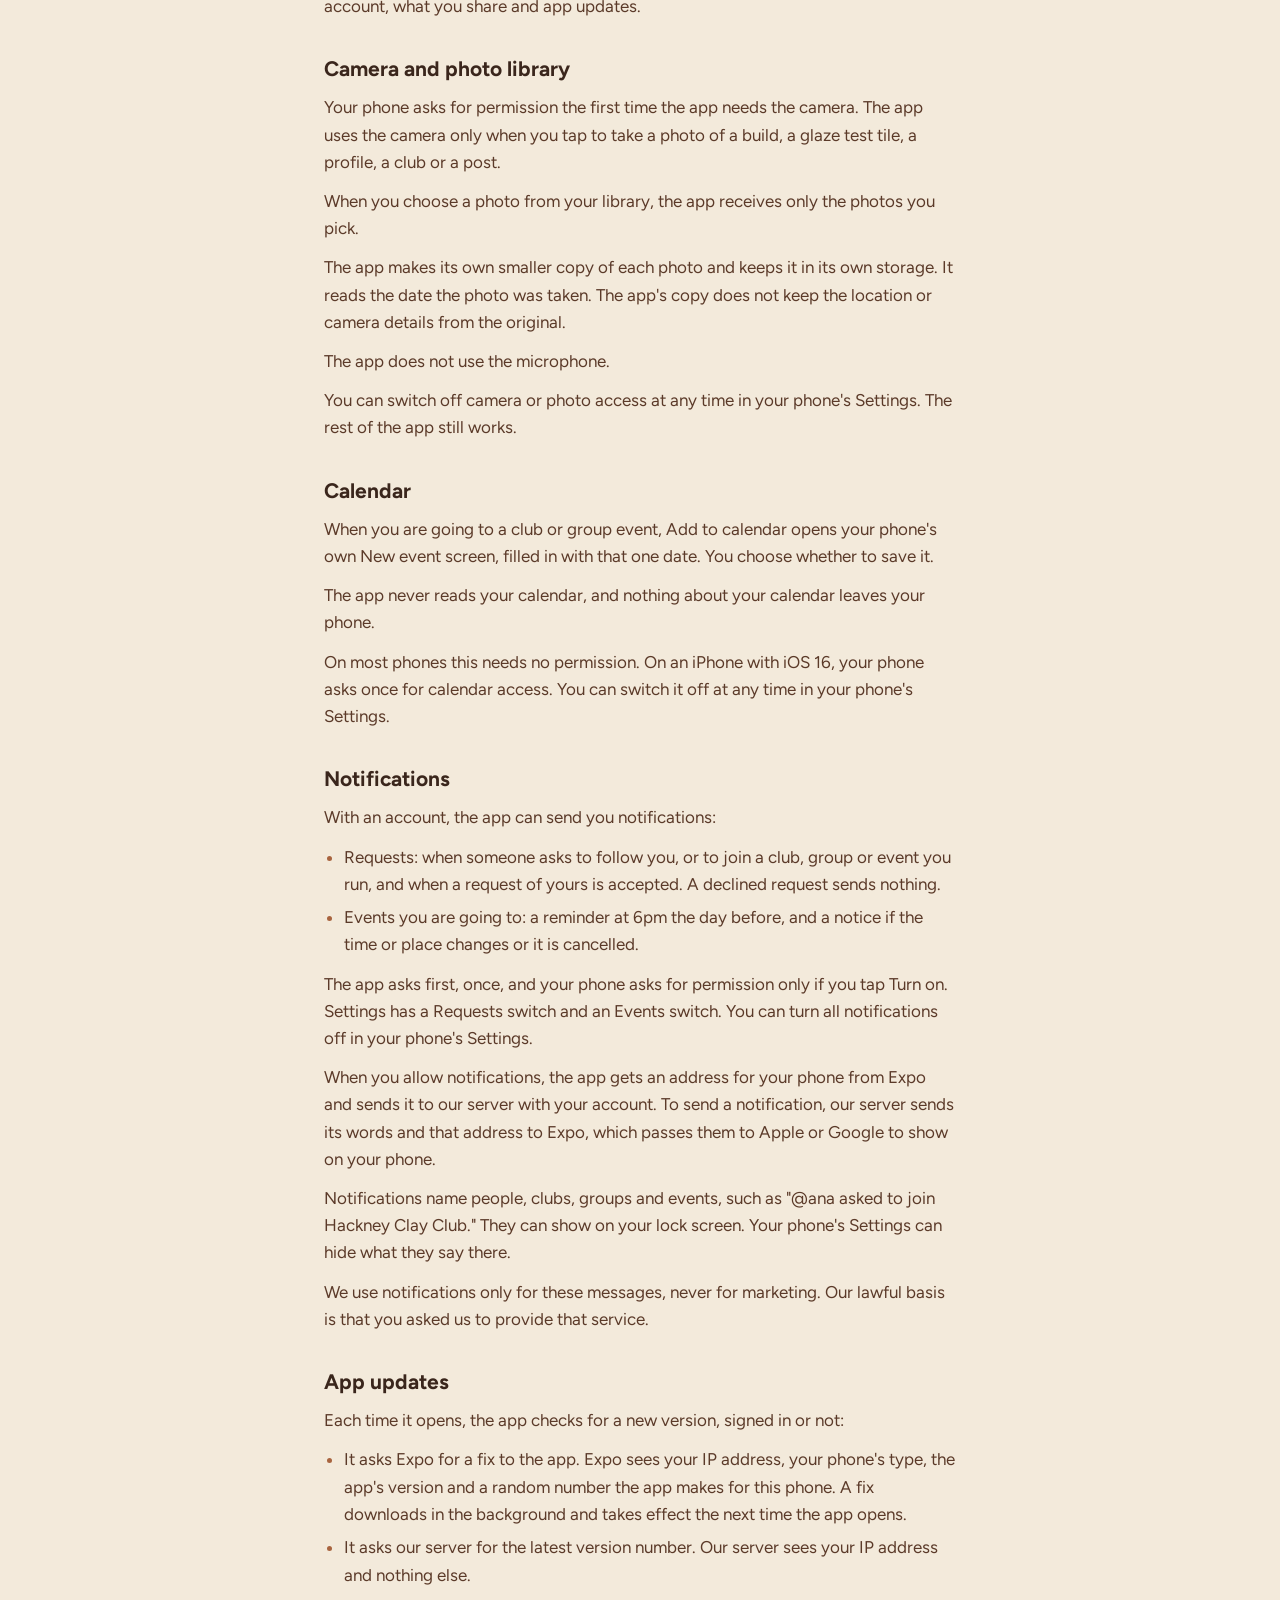
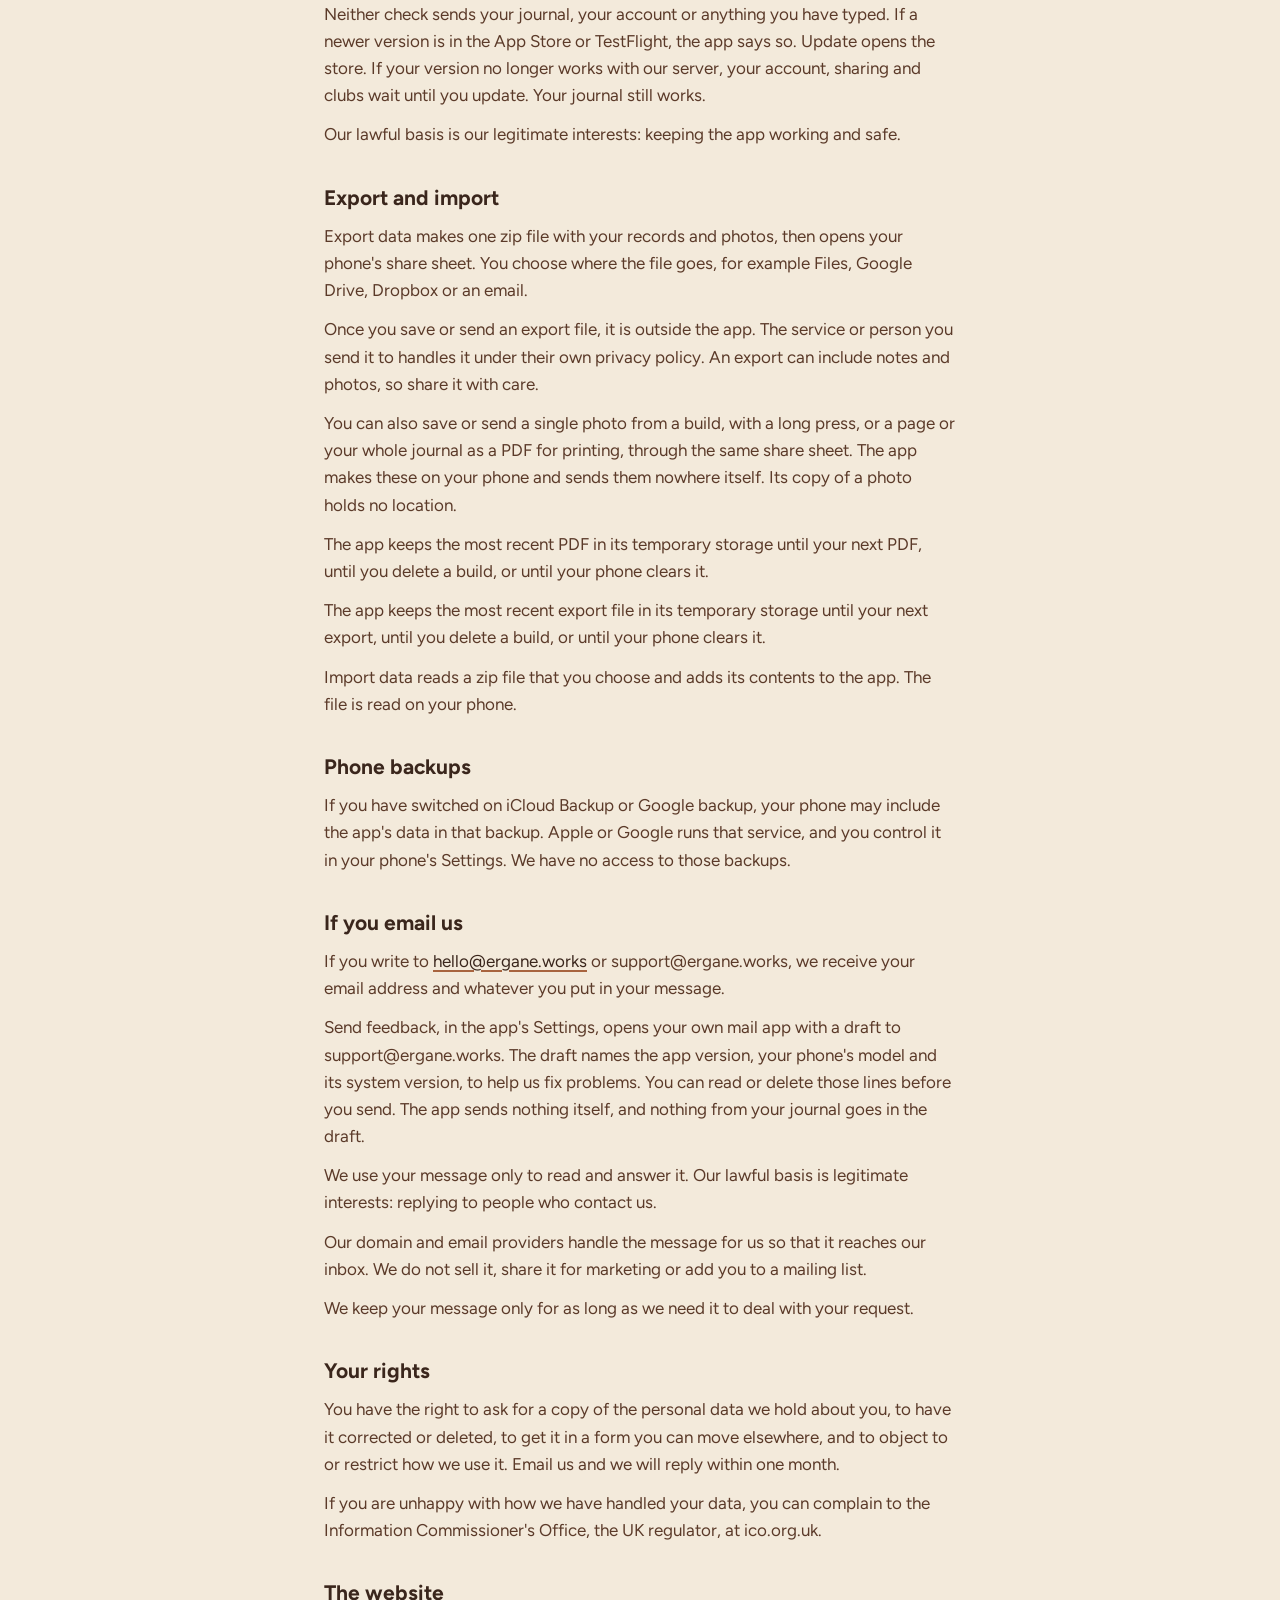
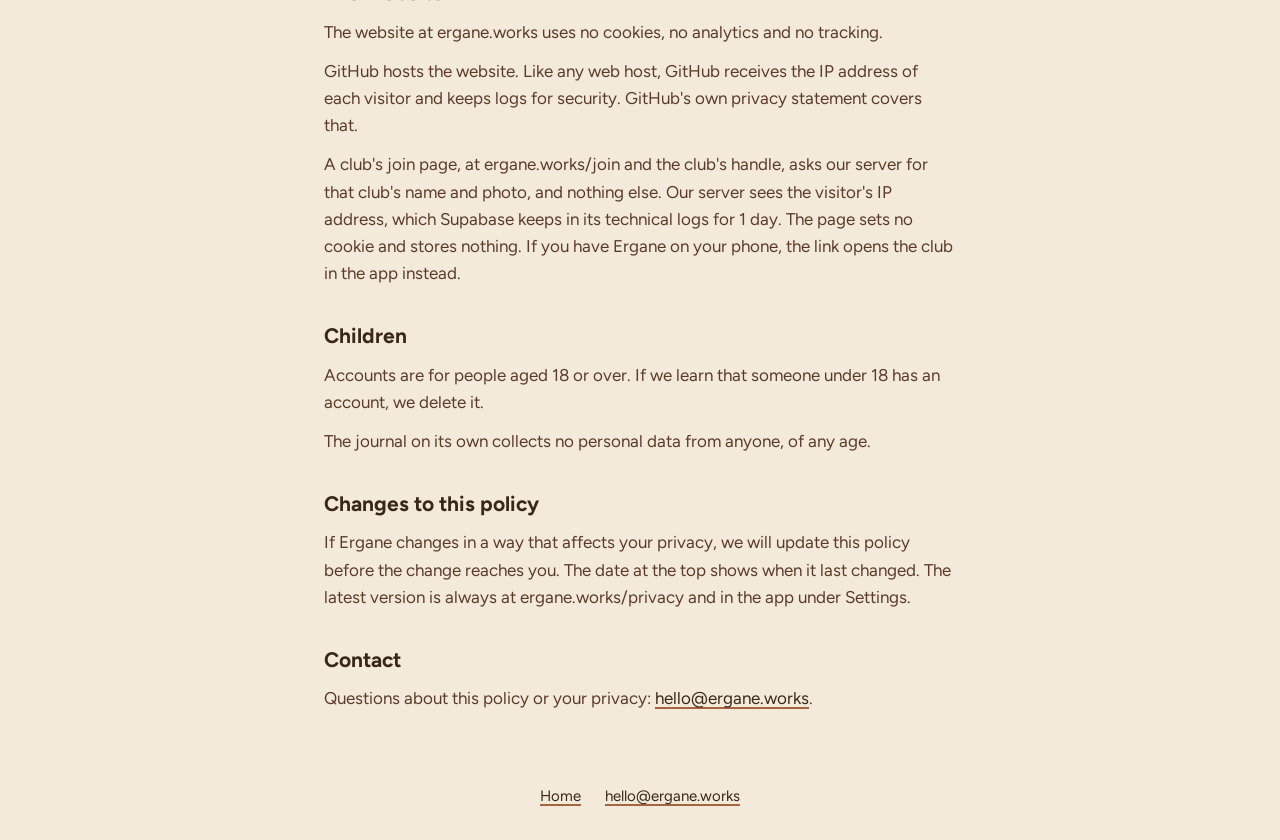
==== commit b7862d4f: "Use the app's font, Figtree, and the W01 wordmark in the top bar Co-Authored-By: Claude Opus 5.5 <no" ====
--- a/privacy/index.html
+++ b/privacy/index.html
@@ -11,7 +11,7 @@
 <body>
   <!-- Made by "npm run privacy:site" in the app's repository. Do not edit by hand. -->
   <header class="bar">
-    <a class="home" href="/"><img src="/assets/owl.svg" alt="" width="36" height="36">Ergane</a>
+    <a class="home" href="/"><img src="/assets/owl.svg" alt="" width="36" height="36"><svg role="img" aria-label="Ergane" viewBox="-1 -1.5 84.5 17" width="99" height="20"><g fill="none" stroke="currentColor" stroke-width="1.35" stroke-linecap="round" stroke-linejoin="round"><path transform="rotate(-3.6 5 7)" d="M9 0H1V14H9M1 7H7"/><path transform="translate(14.5 0)" d="M1 14V0Q10-1 10 4Q10 8 1 8M5 8L10 14"/><path transform="translate(29 0) rotate(3.6 5 7)" d="M10 2Q5-1 2 3Q-1 7 2 11Q5 15 10 12V8H6"/><path transform="translate(43.5 0) rotate(-1.8 5 7)" d="M0 14L5 0L10 14M2 9H8"/><path transform="translate(58 0) rotate(1.8 5 7)" d="M1 14V0L9 14V0"/><path transform="translate(72.5 0) rotate(-3.6 5 7)" d="M9 0H1V14H9M1 7H7"/></g></svg></a>
   </header>
   <main class="page">
     <h1>Privacy policy</h1>
--- a/styles.css
+++ b/styles.css
@@ -1,3 +1,25 @@
+/* Figtree, the app's font, under the SIL Open Font License 1.1 in assets/fonts/OFL.txt. */
+@font-face {
+  font-family: Figtree;
+  src: url("/assets/fonts/Figtree_400Regular.ttf") format("truetype");
+  font-weight: 400;
+  font-display: swap;
+}
+
+@font-face {
+  font-family: Figtree;
+  src: url("/assets/fonts/Figtree_700Bold.ttf") format("truetype");
+  font-weight: 700;
+  font-display: swap;
+}
+
+@font-face {
+  font-family: Figtree;
+  src: url("/assets/fonts/Figtree_800ExtraBold.ttf") format("truetype");
+  font-weight: 800;
+  font-display: swap;
+}
+
 /* The owl's palette, from docs/brand.md in the app's repository. */
 :root {
   --cream: #F3EADB;
@@ -35,7 +57,7 @@
   flex-direction: column;
   background: var(--page);
   color: var(--text);
-  font-family: system-ui, -apple-system, "Segoe UI", Roboto, sans-serif;
+  font-family: Figtree, system-ui, -apple-system, "Segoe UI", Roboto, sans-serif;
   font-size: 1.0625rem;
   line-height: 1.6;
 }
@@ -61,8 +83,7 @@
 h1,
 h2 {
   color: var(--strong);
-  font-family: Georgia, "Times New Roman", serif;
-  font-weight: 600;
+  font-weight: 700;
   line-height: 1.25;
 }
 
@@ -121,10 +142,13 @@
   align-items: center;
   gap: 0.6rem;
   color: var(--strong);
-  font-family: Georgia, "Times New Roman", serif;
-  font-size: 1.25rem;
-  letter-spacing: 0.08em;
   text-decoration: none;
+}
+
+/* The wordmark, drawn in W01 like the home page's. */
+.bar .home svg {
+  width: auto;
+  height: 1.25rem;
 }
 
 .page {
@@ -138,6 +162,7 @@
 .page h1 {
   margin: 0;
   font-size: 2rem;
+  font-weight: 800;
 }
 
 .page h2 {
@@ -217,7 +242,7 @@
   border-radius: 12px;
   box-shadow: 3px 3px 0 var(--strong);
   color: var(--strong);
-  font-weight: 600;
+  font-weight: 800;
   text-decoration: none;
 }
 
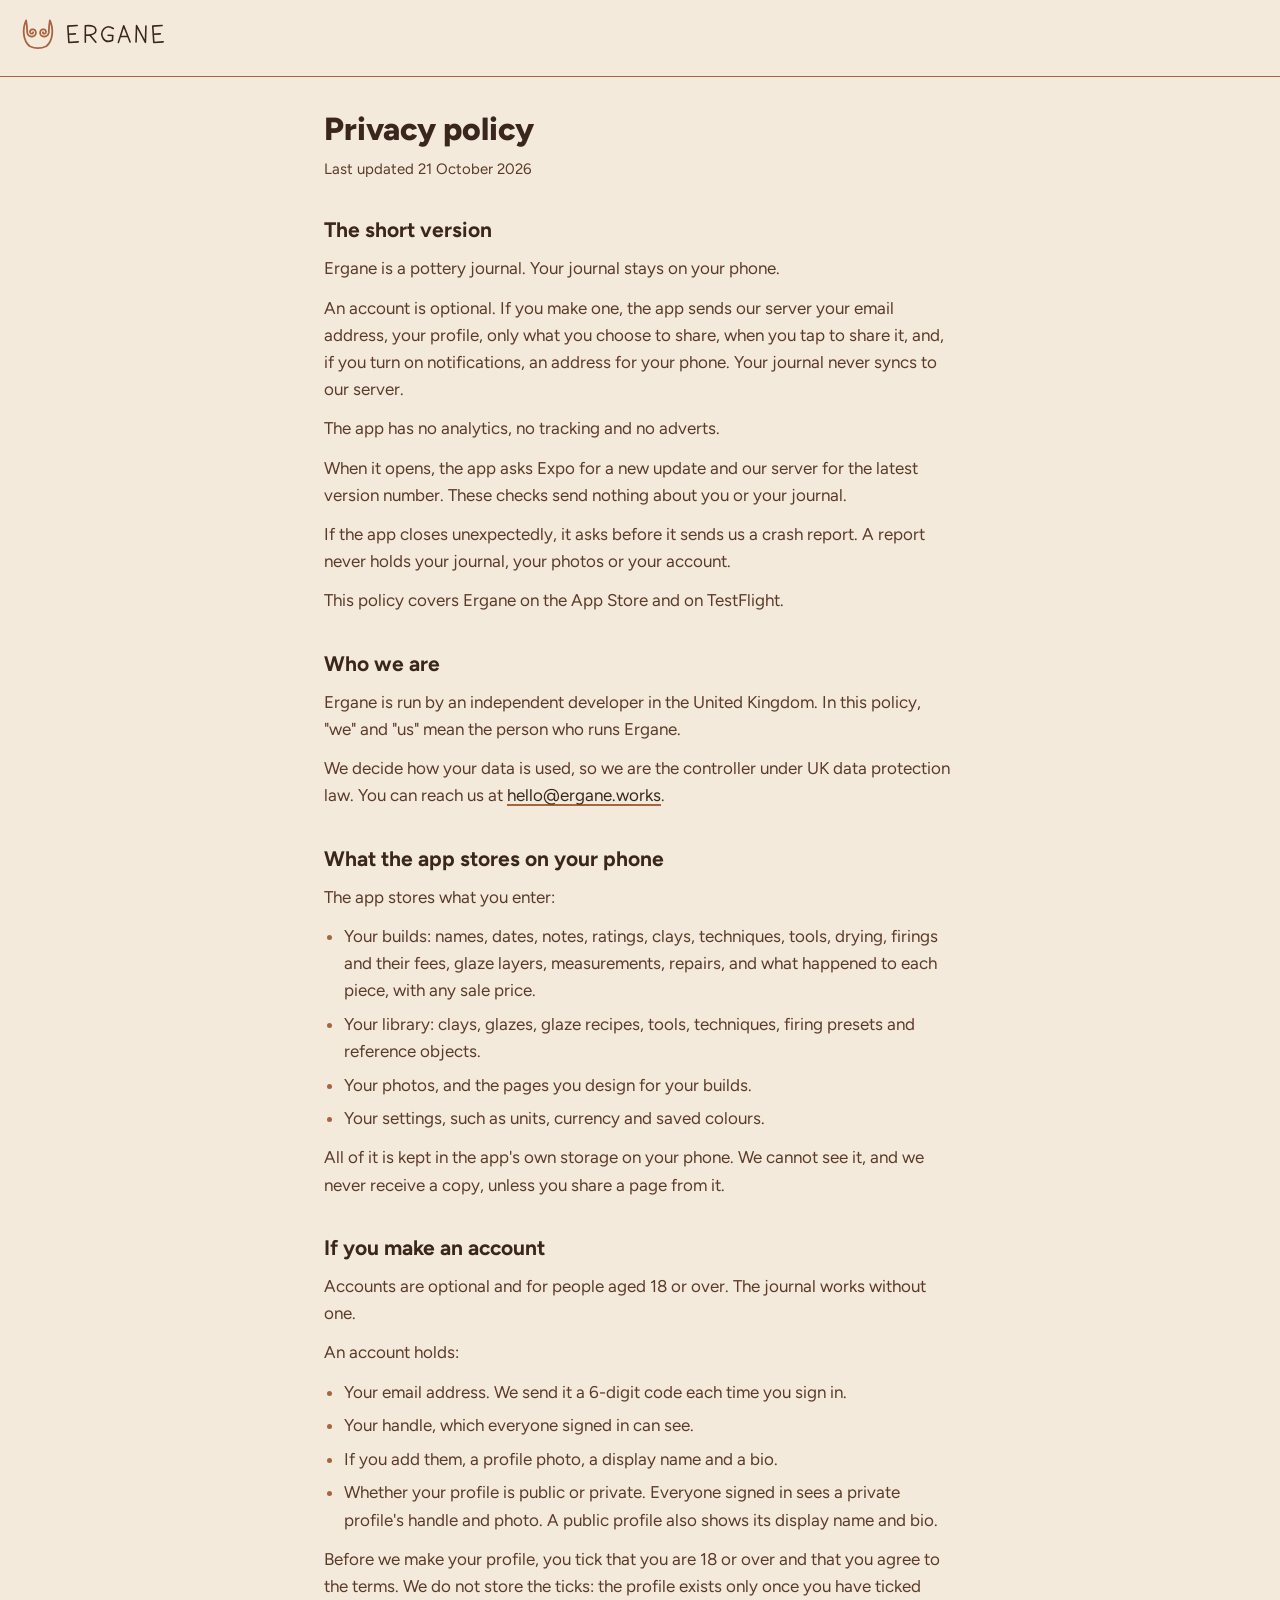
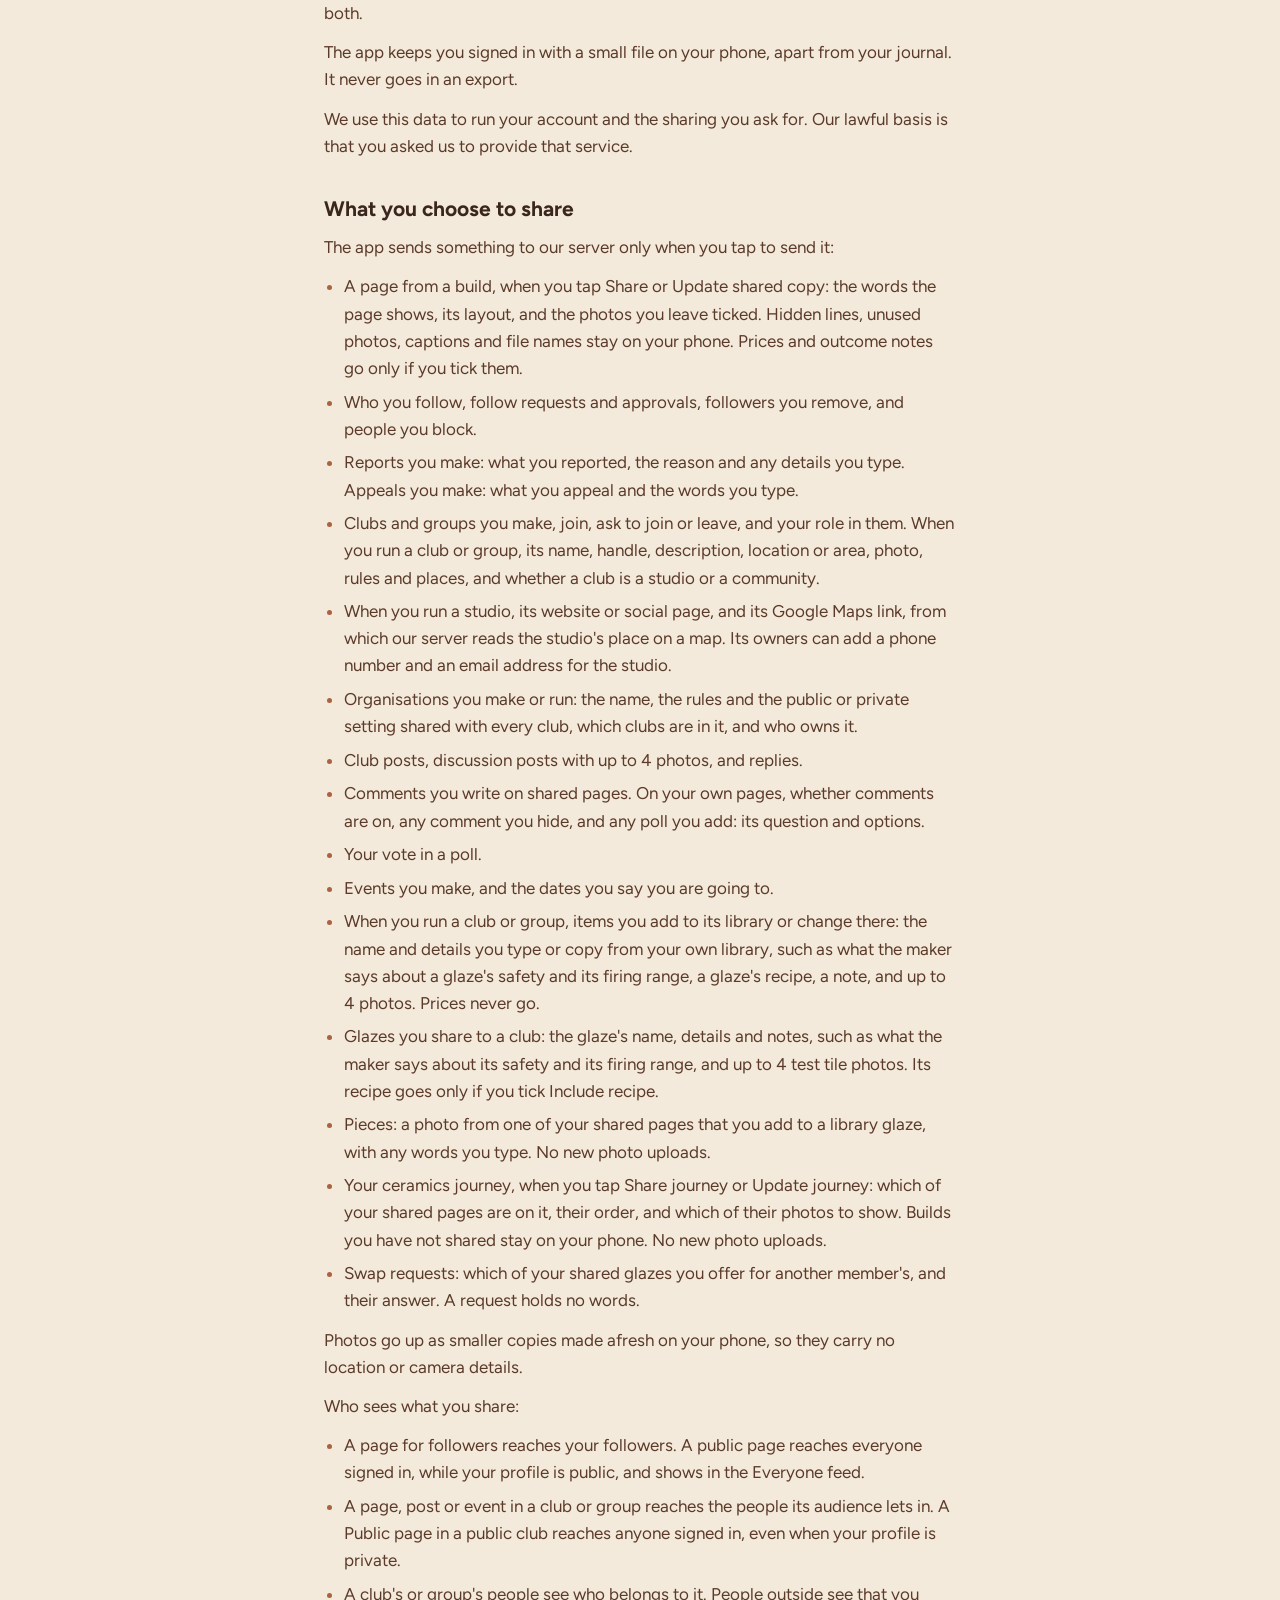
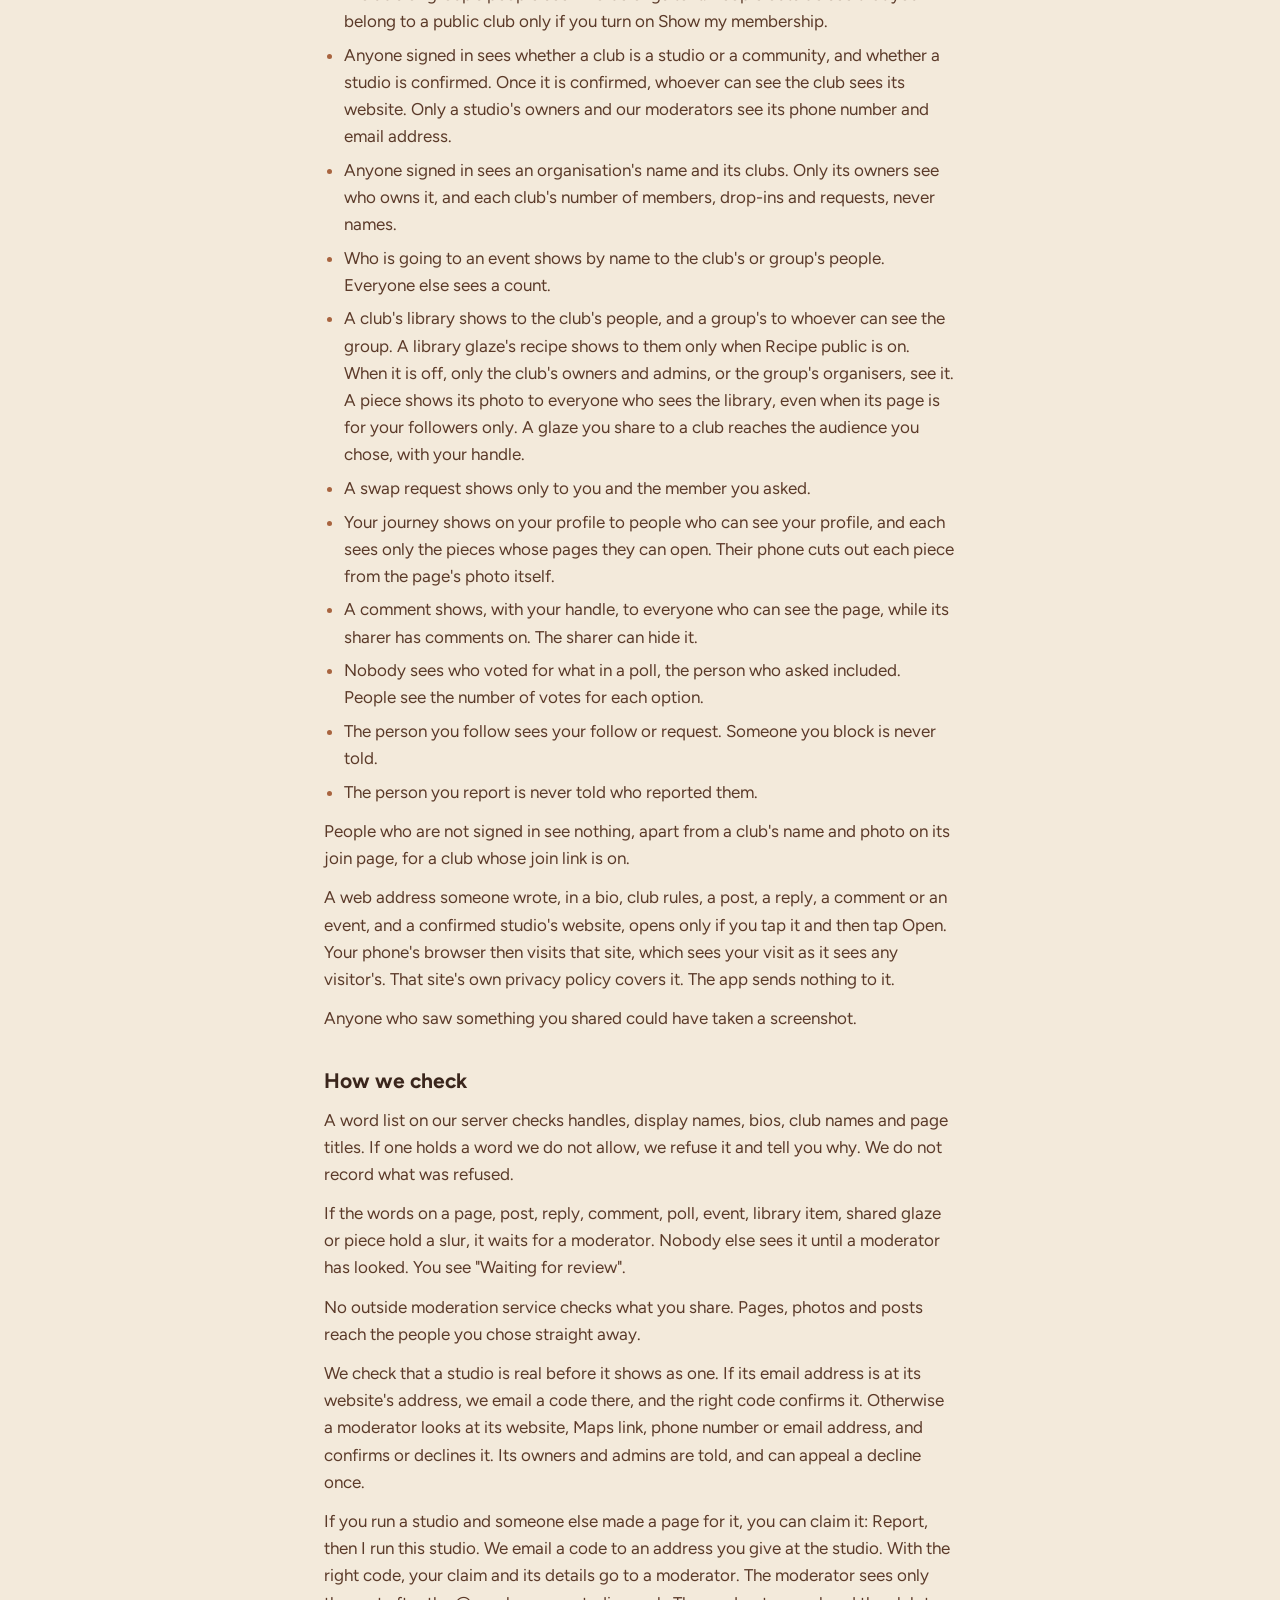
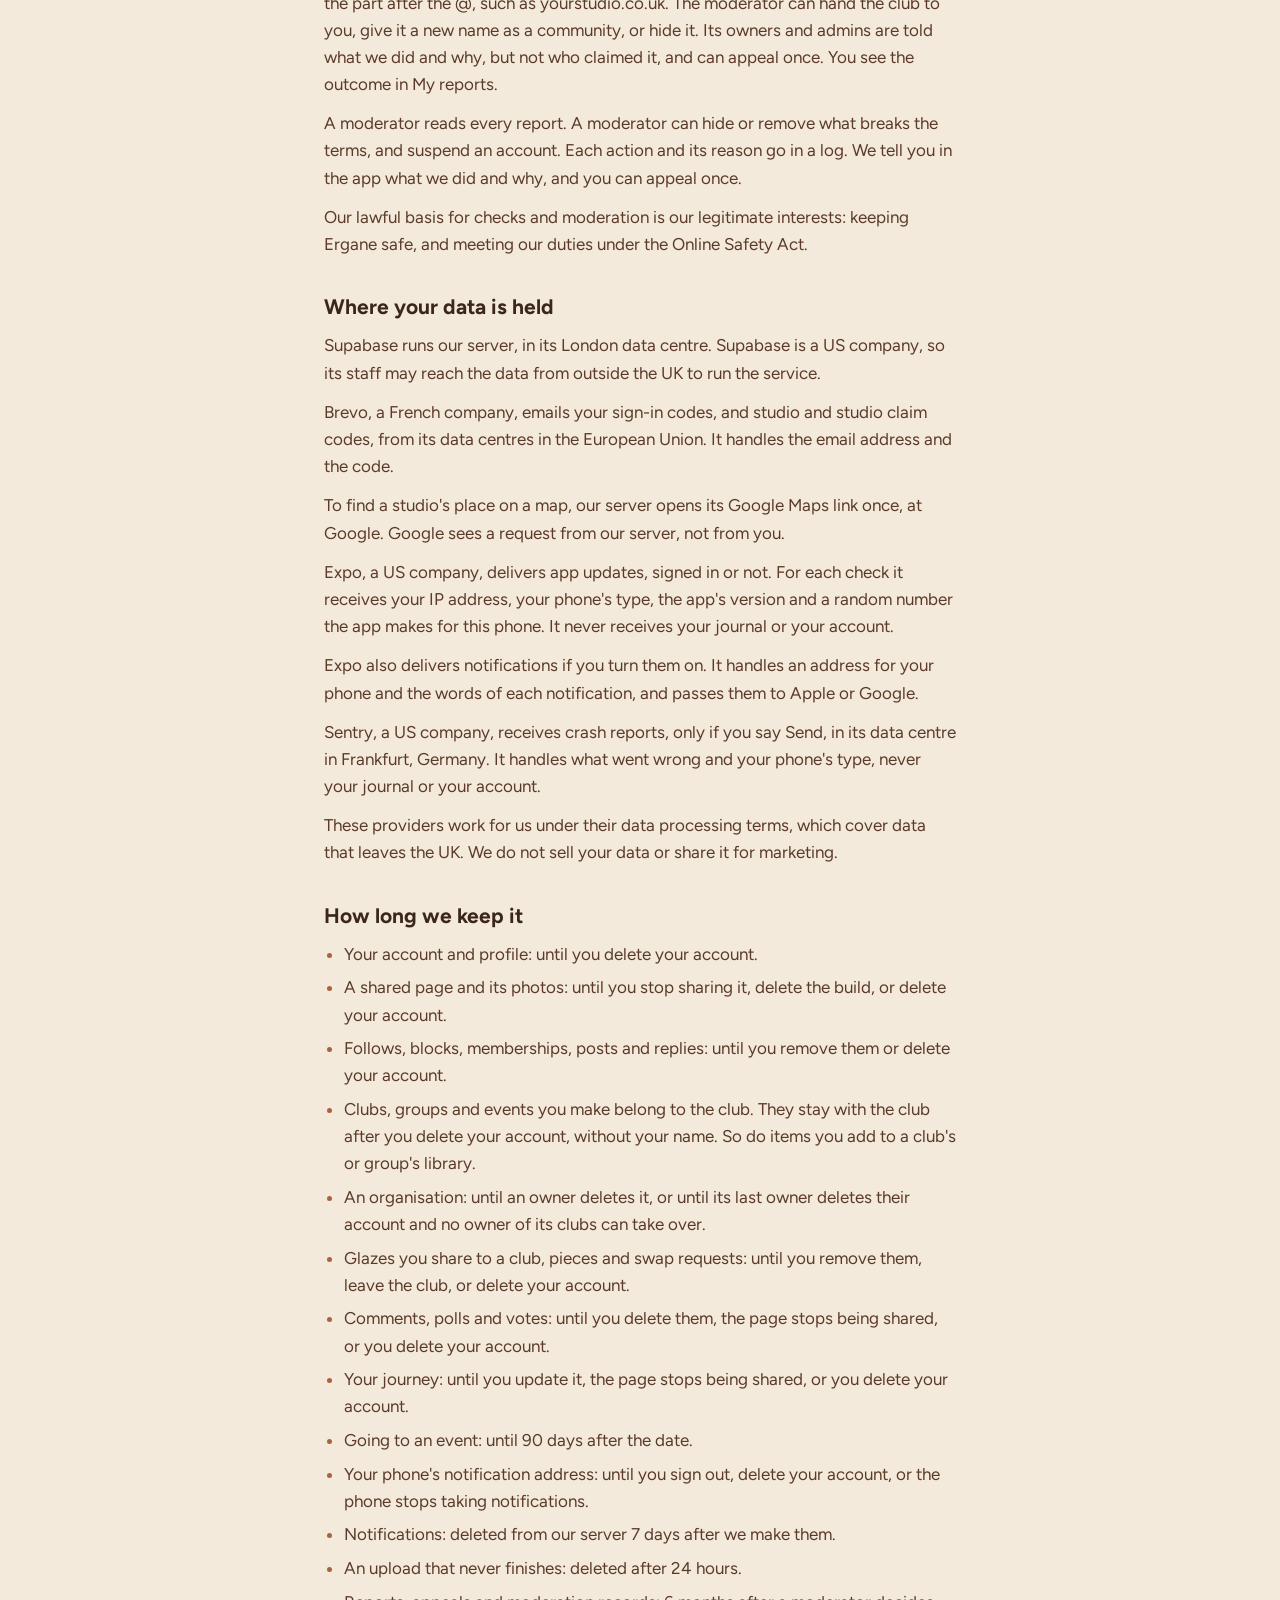
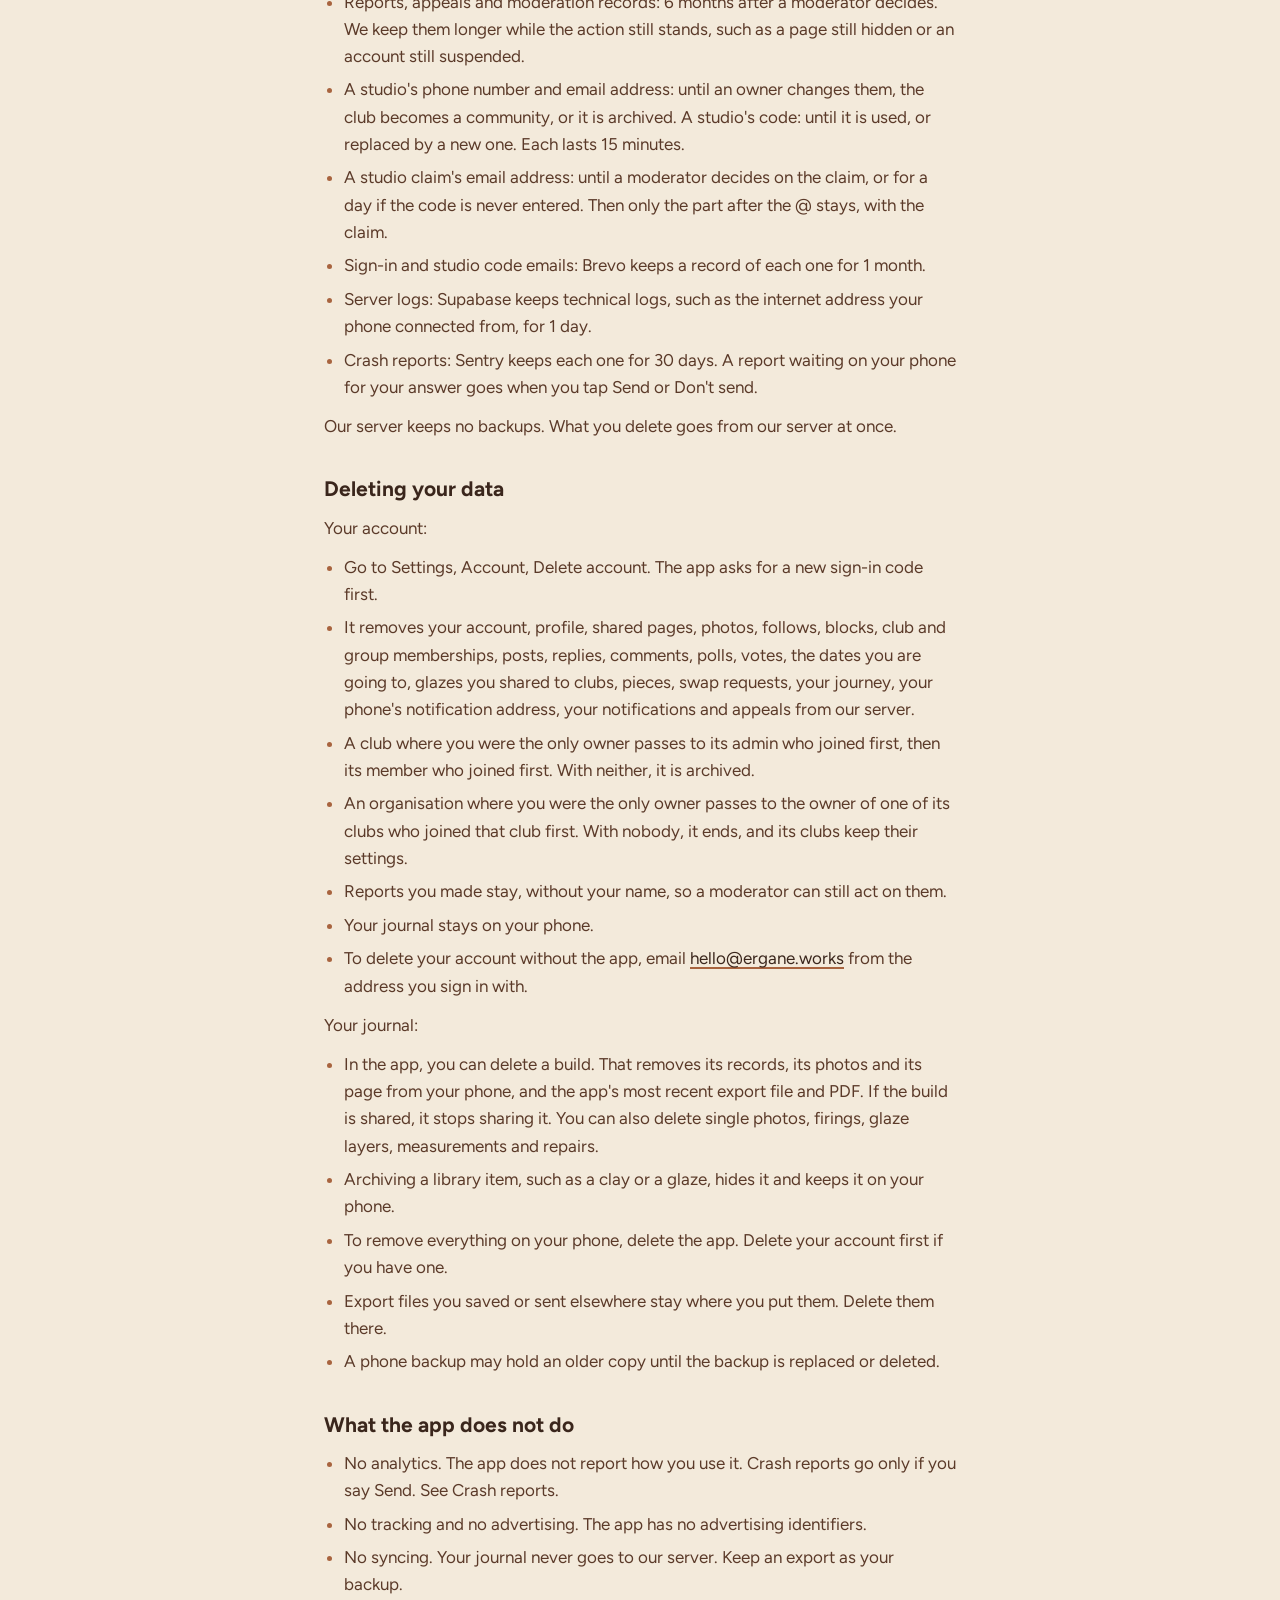
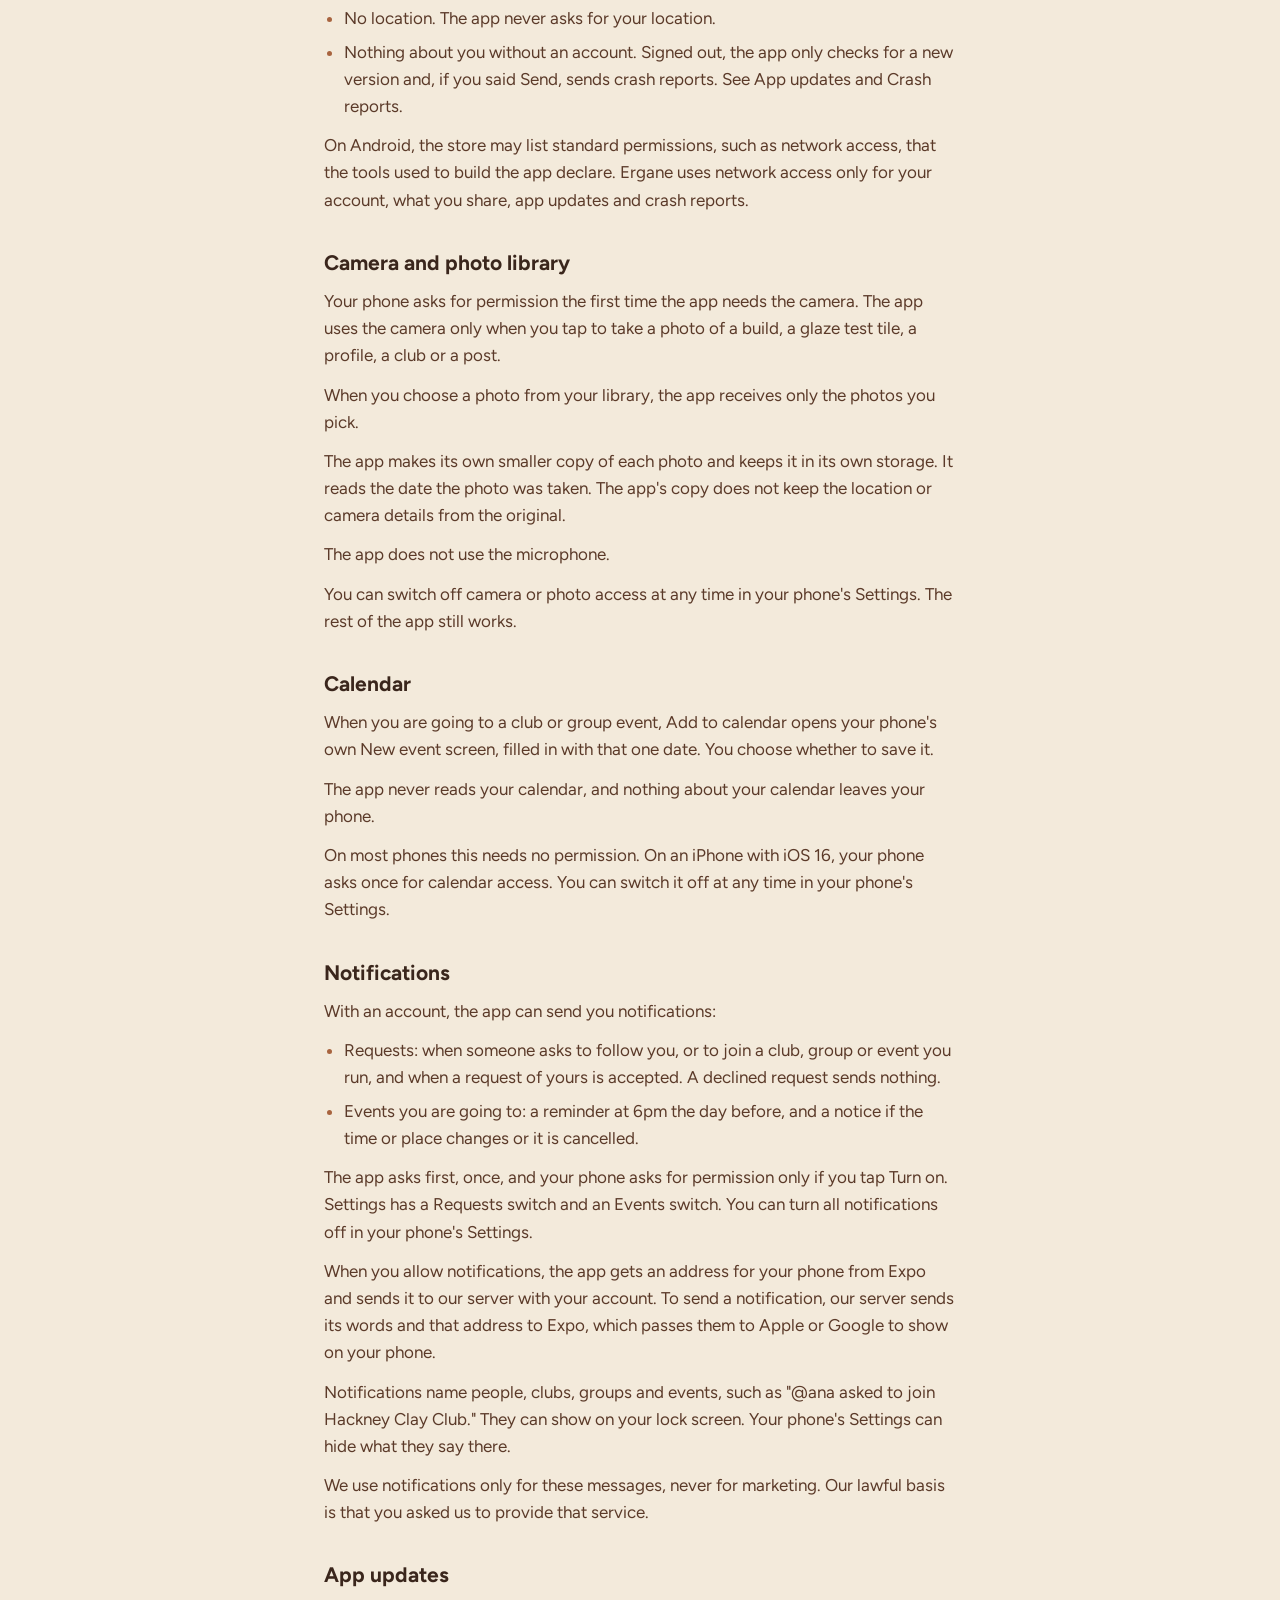
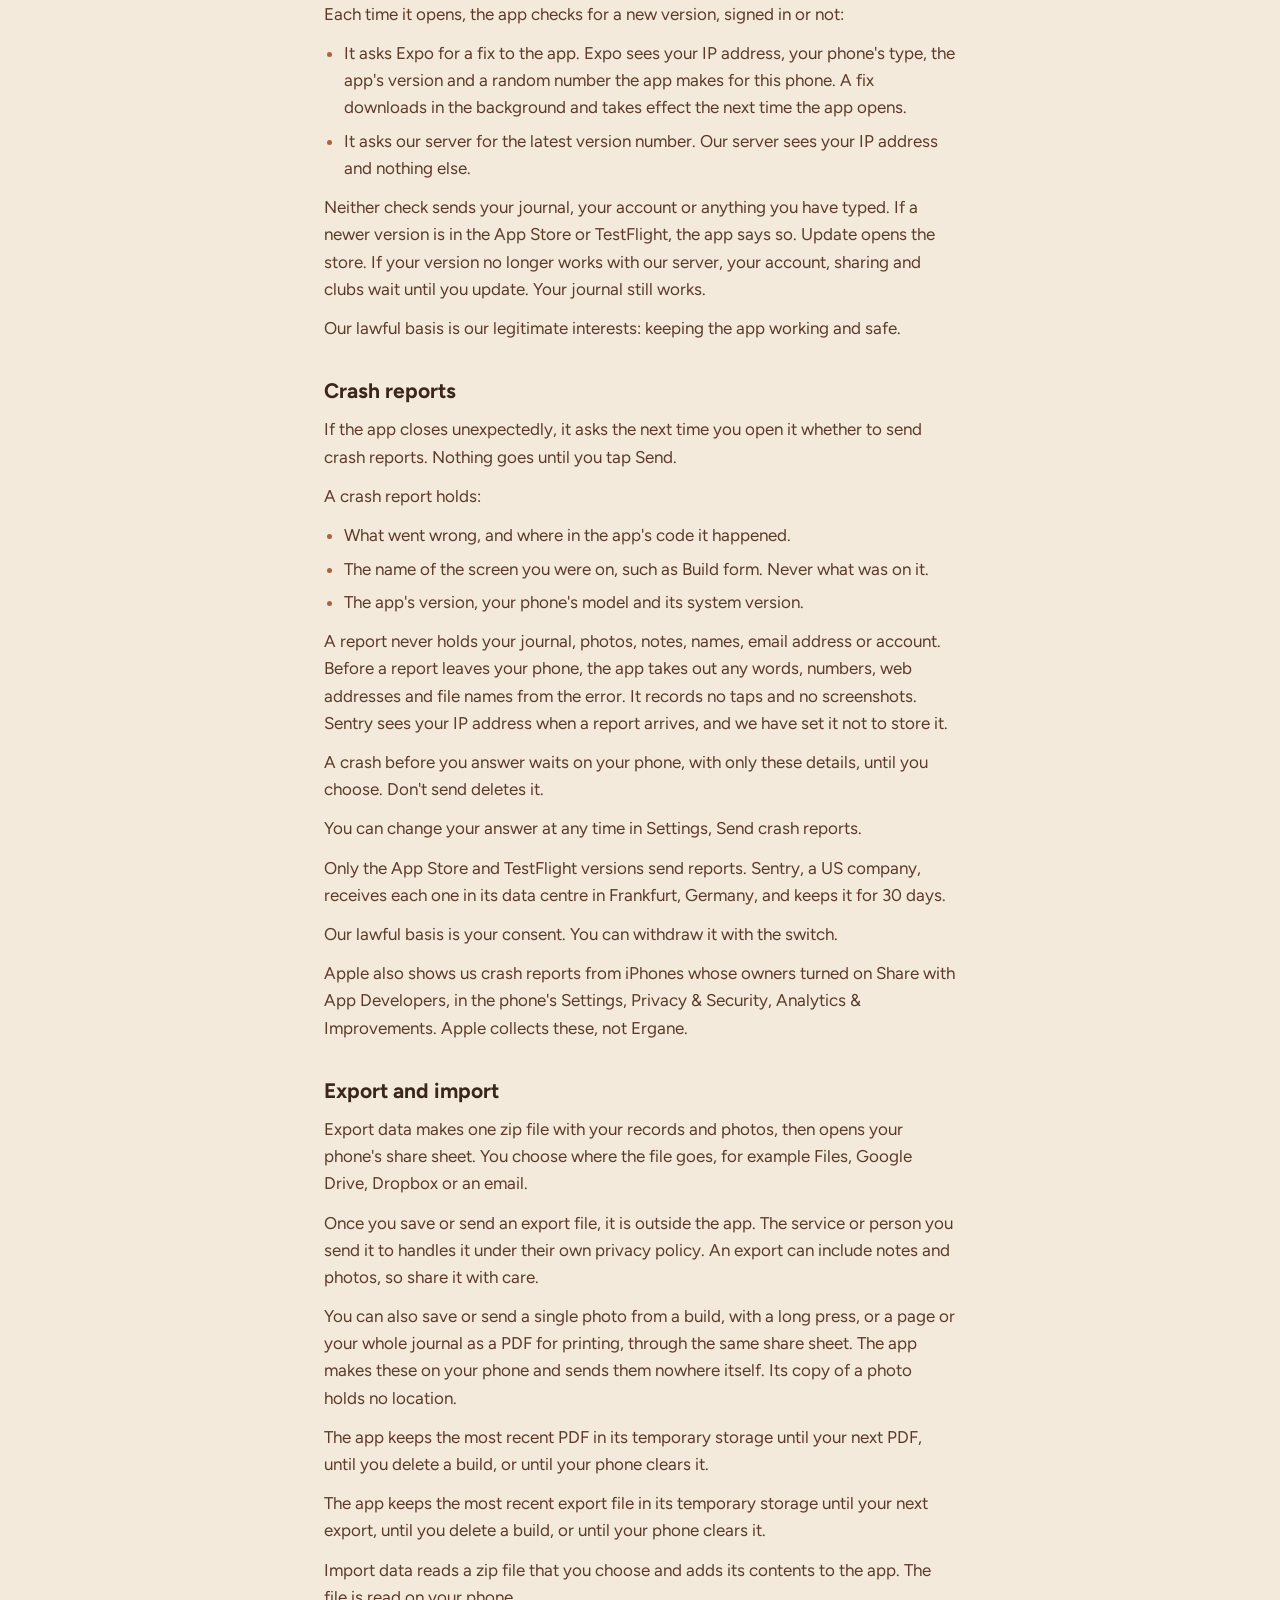
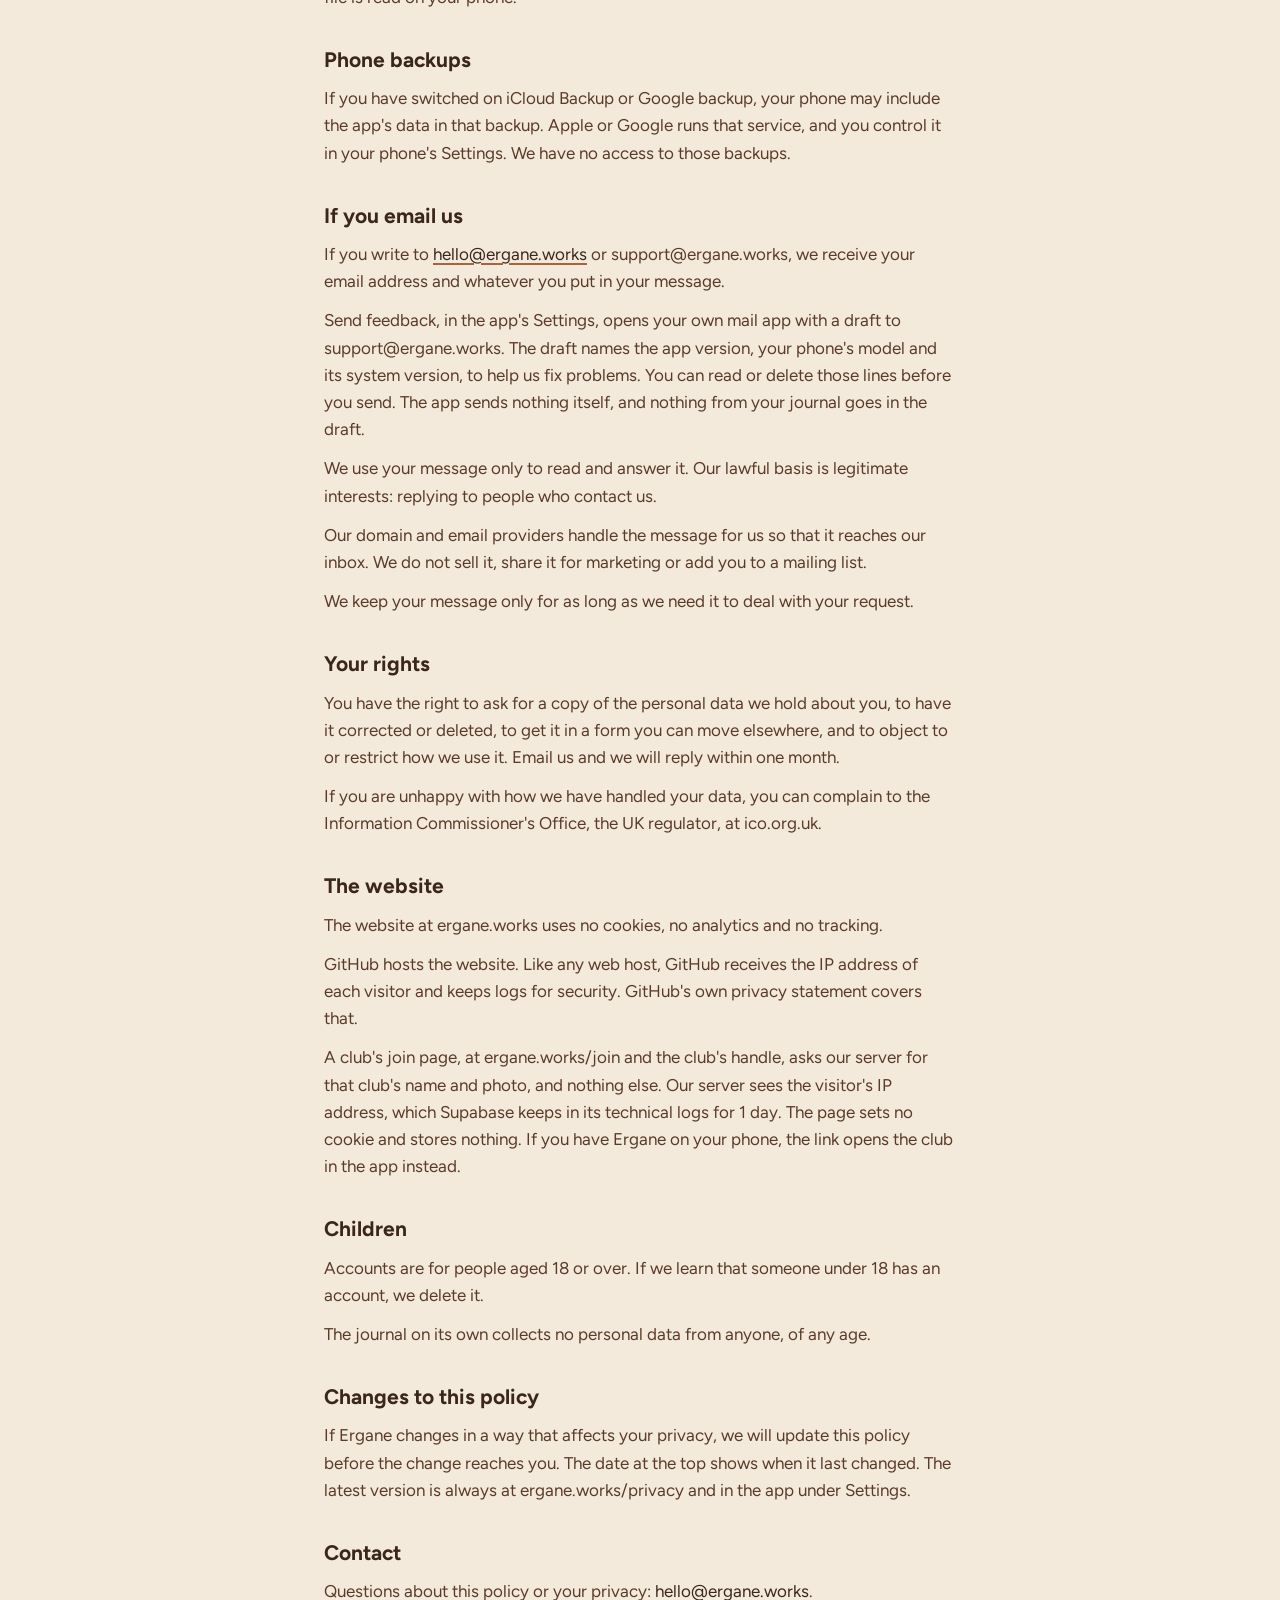
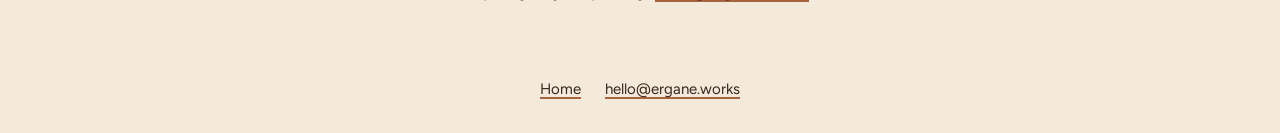
==== commit 1bf66cae: "Privacy policy for the App Store release" ====
--- a/privacy/index.html
+++ b/privacy/index.html
@@ -15,14 +15,15 @@
   </header>
   <main class="page">
     <h1>Privacy policy</h1>
-    <p class="date">Last updated <time datetime="2026-10-20">20 October 2026</time></p>
+    <p class="date">Last updated <time datetime="2026-10-21">21 October 2026</time></p>
     <section id="summary">
       <h2>The short version</h2>
       <p>Ergane is a pottery journal. Your journal stays on your phone.</p>
       <p>An account is optional. If you make one, the app sends our server your email address, your profile, only what you choose to share, when you tap to share it, and, if you turn on notifications, an address for your phone. Your journal never syncs to our server.</p>
       <p>The app has no analytics, no tracking and no adverts.</p>
       <p>When it opens, the app asks Expo for a new update and our server for the latest version number. These checks send nothing about you or your journal.</p>
-      <p>This policy covers the studio beta on TestFlight. We will update it before the public release.</p>
+      <p>If the app closes unexpectedly, it asks before it sends us a crash report. A report never holds your journal, your photos or your account.</p>
+      <p>This policy covers Ergane on the App Store and on TestFlight.</p>
     </section>
     <section id="who">
       <h2>Who we are</h2>
@@ -96,10 +97,10 @@
       <p>Anyone who saw something you shared could have taken a screenshot.</p>
     </section>
     <section id="checks">
-      <h2>Checks during the beta</h2>
+      <h2>How we check</h2>
       <p>A word list on our server checks handles, display names, bios, club names and page titles. If one holds a word we do not allow, we refuse it and tell you why. We do not record what was refused.</p>
       <p>If the words on a page, post, reply, comment, poll, event, library item, shared glaze or piece hold a slur, it waits for a moderator. Nobody else sees it until a moderator has looked. You see &quot;Waiting for review&quot;.</p>
-      <p>During the beta, no outside moderation service checks what you share. Pages, photos and posts reach the people you chose straight away. Before the public release, an automated service will check them first, and we will update this policy to name it.</p>
+      <p>No outside moderation service checks what you share. Pages, photos and posts reach the people you chose straight away.</p>
       <p>We check that a studio is real before it shows as one. If its email address is at its website's address, we email a code there, and the right code confirms it. Otherwise a moderator looks at its website, Maps link, phone number or email address, and confirms or declines it. Its owners and admins are told, and can appeal a decline once.</p>
       <p>If you run a studio and someone else made a page for it, you can claim it: Report, then I run this studio. We email a code to an address you give at the studio. With the right code, your claim and its details go to a moderator. The moderator sees only the part after the @, such as yourstudio.co.uk. The moderator can hand the club to you, give it a new name as a community, or hide it. Its owners and admins are told what we did and why, but not who claimed it, and can appeal once. You see the outcome in My reports.</p>
       <p>A moderator reads every report. A moderator can hide or remove what breaks the terms, and suspend an account. Each action and its reason go in a log. We tell you in the app what we did and why, and you can appeal once.</p>
@@ -112,6 +113,7 @@
       <p>To find a studio's place on a map, our server opens its Google Maps link once, at Google. Google sees a request from our server, not from you.</p>
       <p>Expo, a US company, delivers app updates, signed in or not. For each check it receives your IP address, your phone's type, the app's version and a random number the app makes for this phone. It never receives your journal or your account.</p>
       <p>Expo also delivers notifications if you turn them on. It handles an address for your phone and the words of each notification, and passes them to Apple or Google.</p>
+      <p>Sentry, a US company, receives crash reports, only if you say Send, in its data centre in Frankfurt, Germany. It handles what went wrong and your phone's type, never your journal or your account.</p>
       <p>These providers work for us under their data processing terms, which cover data that leaves the UK. We do not sell your data or share it for marketing.</p>
     </section>
     <section id="keeping">
@@ -129,13 +131,14 @@
         <li>Your phone's notification address: until you sign out, delete your account, or the phone stops taking notifications.</li>
         <li>Notifications: deleted from our server 7 days after we make them.</li>
         <li>An upload that never finishes: deleted after 24 hours.</li>
-        <li>Reports, appeals and moderation records: while the beta runs. Before the public release, we will delete them or say here how long we keep them.</li>
+        <li>Reports, appeals and moderation records: 6 months after a moderator decides. We keep them longer while the action still stands, such as a page still hidden or an account still suspended.</li>
         <li>A studio's phone number and email address: until an owner changes them, the club becomes a community, or it is archived. A studio's code: until it is used, or replaced by a new one. Each lasts 15 minutes.</li>
         <li>A studio claim's email address: until a moderator decides on the claim, or for a day if the code is never entered. Then only the part after the @ stays, with the claim.</li>
         <li>Sign-in and studio code emails: Brevo keeps a record of each one for 1 month.</li>
         <li>Server logs: Supabase keeps technical logs, such as the internet address your phone connected from, for 1 day.</li>
-      </ul>
-      <p>During the beta, our server keeps no backups. What you delete goes from our server at once.</p>
+        <li>Crash reports: Sentry keeps each one for 30 days. A report waiting on your phone for your answer goes when you tap Send or Don't send.</li>
+      </ul>
+      <p>Our server keeps no backups. What you delete goes from our server at once.</p>
     </section>
     <section id="deleting">
       <h2>Deleting your data</h2>
@@ -161,13 +164,13 @@
     <section id="not">
       <h2>What the app does not do</h2>
       <ul>
-        <li>No analytics or crash reporting. The app does not report how you use it.</li>
+        <li>No analytics. The app does not report how you use it. Crash reports go only if you say Send. See Crash reports.</li>
         <li>No tracking and no advertising. The app has no advertising identifiers.</li>
         <li>No syncing. Your journal never goes to our server. Keep an export as your backup.</li>
         <li>No location. The app never asks for your location.</li>
-        <li>Nothing about you without an account. Signed out, the app only checks for a new version. See App updates.</li>
-      </ul>
-      <p>On Android, the store may list standard permissions, such as network access, that the tools used to build the app declare. Ergane uses network access only for your account, what you share and app updates.</p>
+        <li>Nothing about you without an account. Signed out, the app only checks for a new version and, if you said Send, sends crash reports. See App updates and Crash reports.</li>
+      </ul>
+      <p>On Android, the store may list standard permissions, such as network access, that the tools used to build the app declare. Ergane uses network access only for your account, what you share, app updates and crash reports.</p>
     </section>
     <section id="camera">
       <h2>Camera and photo library</h2>
@@ -204,6 +207,22 @@
       </ul>
       <p>Neither check sends your journal, your account or anything you have typed. If a newer version is in the App Store or TestFlight, the app says so. Update opens the store. If your version no longer works with our server, your account, sharing and clubs wait until you update. Your journal still works.</p>
       <p>Our lawful basis is our legitimate interests: keeping the app working and safe.</p>
+    </section>
+    <section id="crashes">
+      <h2>Crash reports</h2>
+      <p>If the app closes unexpectedly, it asks the next time you open it whether to send crash reports. Nothing goes until you tap Send.</p>
+      <p>A crash report holds:</p>
+      <ul>
+        <li>What went wrong, and where in the app's code it happened.</li>
+        <li>The name of the screen you were on, such as Build form. Never what was on it.</li>
+        <li>The app's version, your phone's model and its system version.</li>
+      </ul>
+      <p>A report never holds your journal, photos, notes, names, email address or account. Before a report leaves your phone, the app takes out any words, numbers, web addresses and file names from the error. It records no taps and no screenshots. Sentry sees your IP address when a report arrives, and we have set it not to store it.</p>
+      <p>A crash before you answer waits on your phone, with only these details, until you choose. Don't send deletes it.</p>
+      <p>You can change your answer at any time in Settings, Send crash reports.</p>
+      <p>Only the App Store and TestFlight versions send reports. Sentry, a US company, receives each one in its data centre in Frankfurt, Germany, and keeps it for 30 days.</p>
+      <p>Our lawful basis is your consent. You can withdraw it with the switch.</p>
+      <p>Apple also shows us crash reports from iPhones whose owners turned on Share with App Developers, in the phone's Settings, Privacy &amp; Security, Analytics &amp; Improvements. Apple collects these, not Ergane.</p>
     </section>
     <section id="export">
       <h2>Export and import</h2>
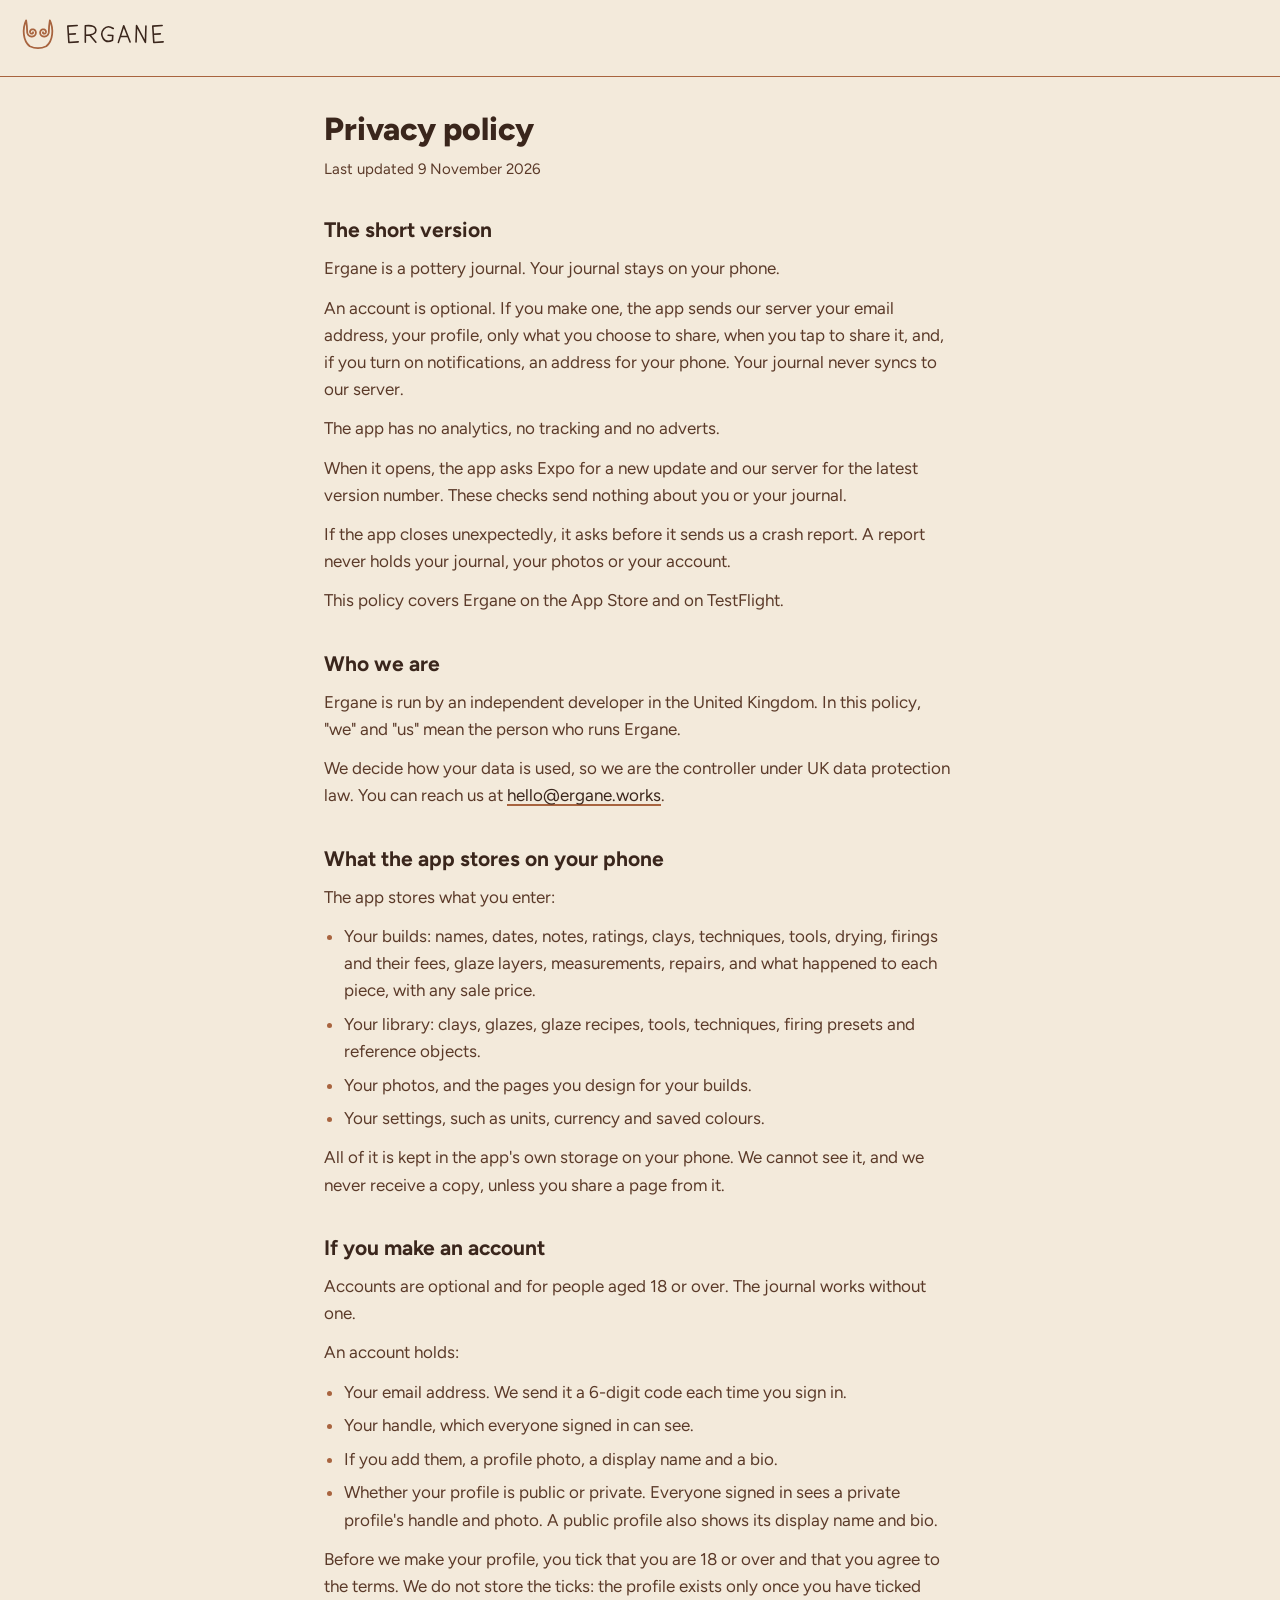
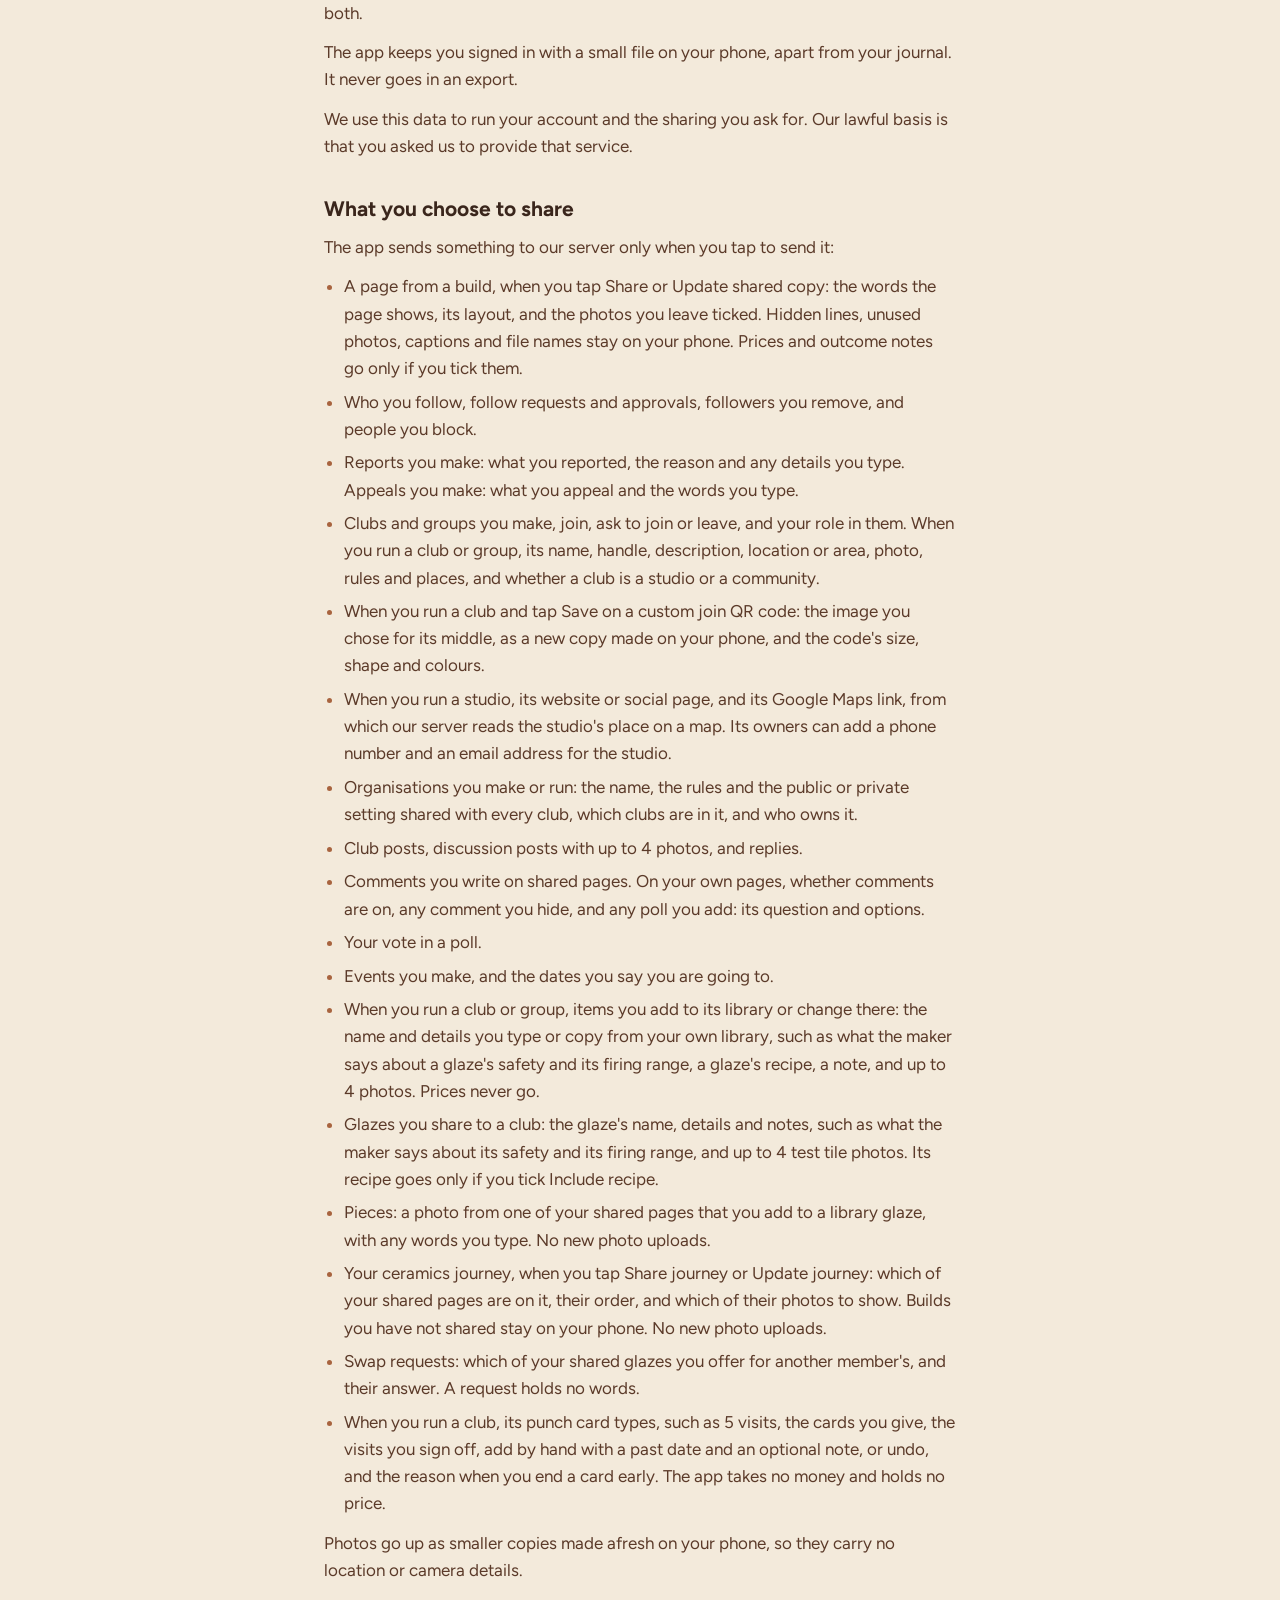
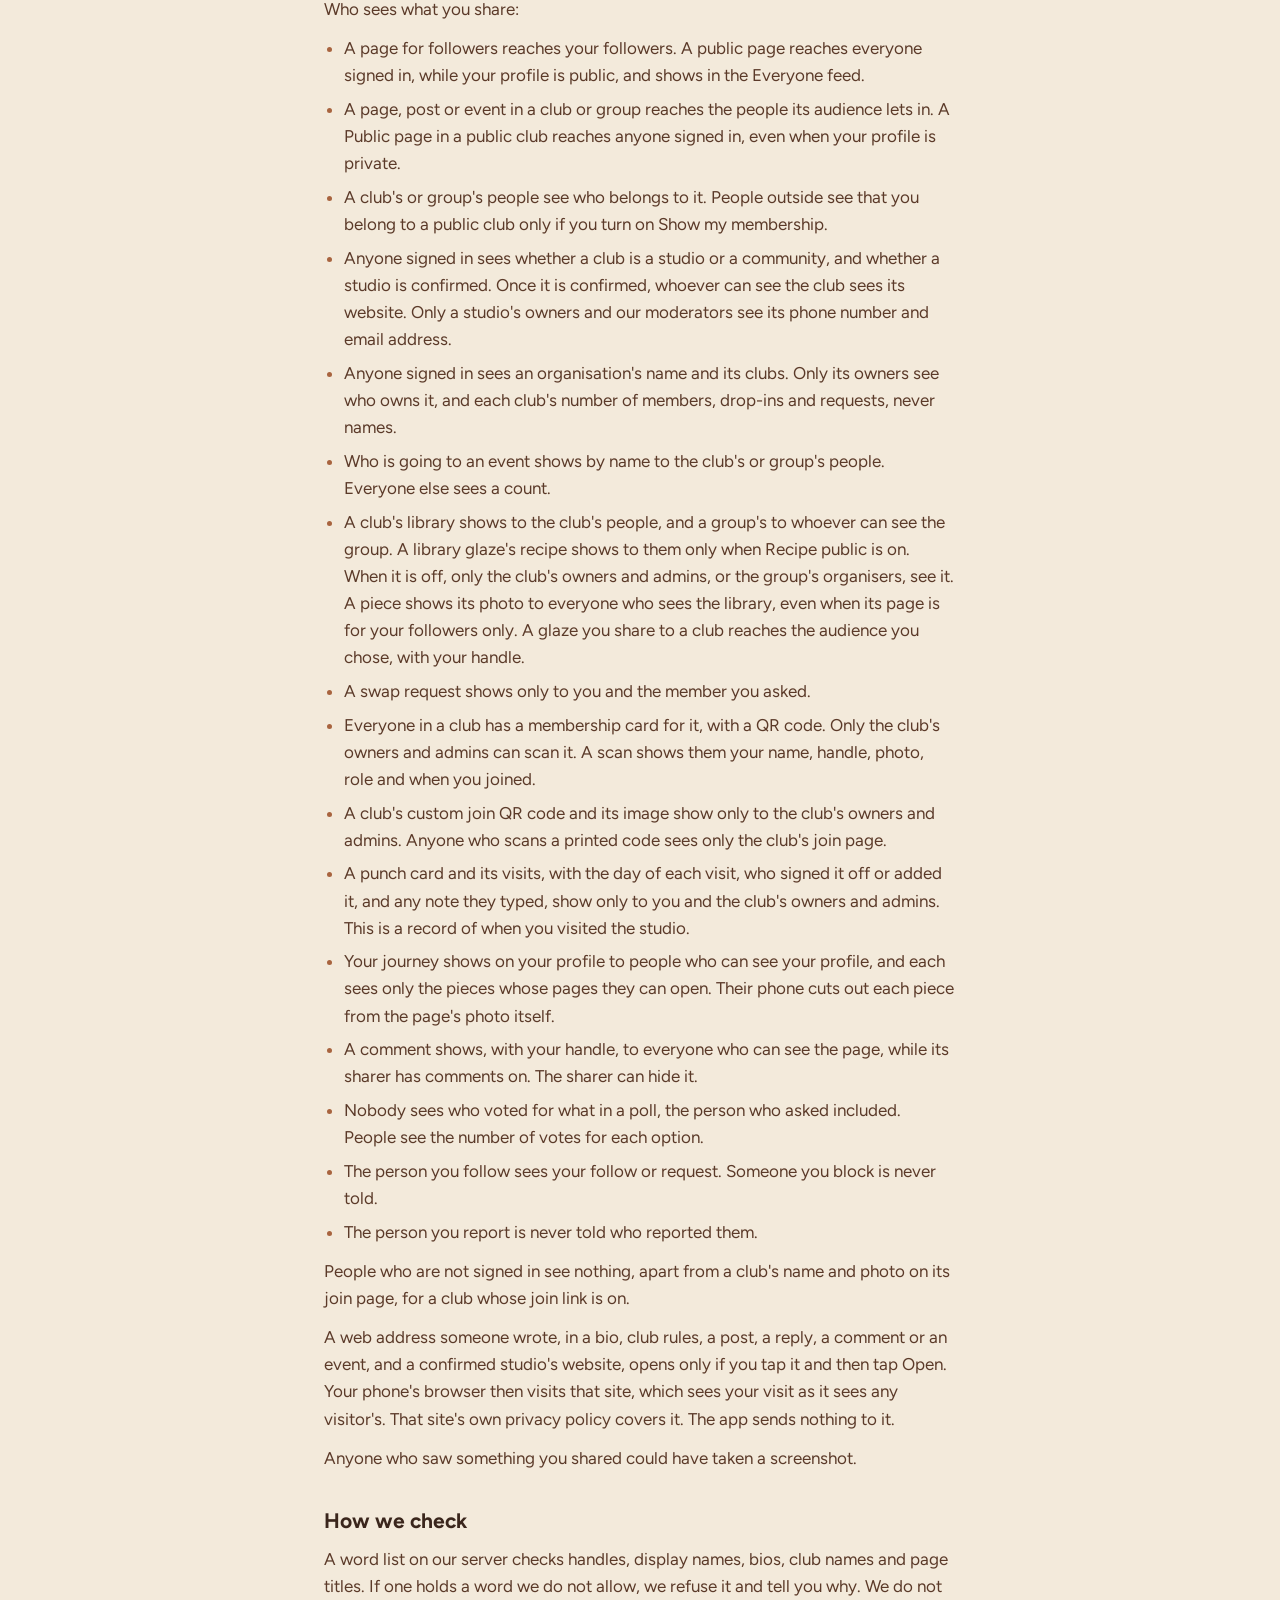
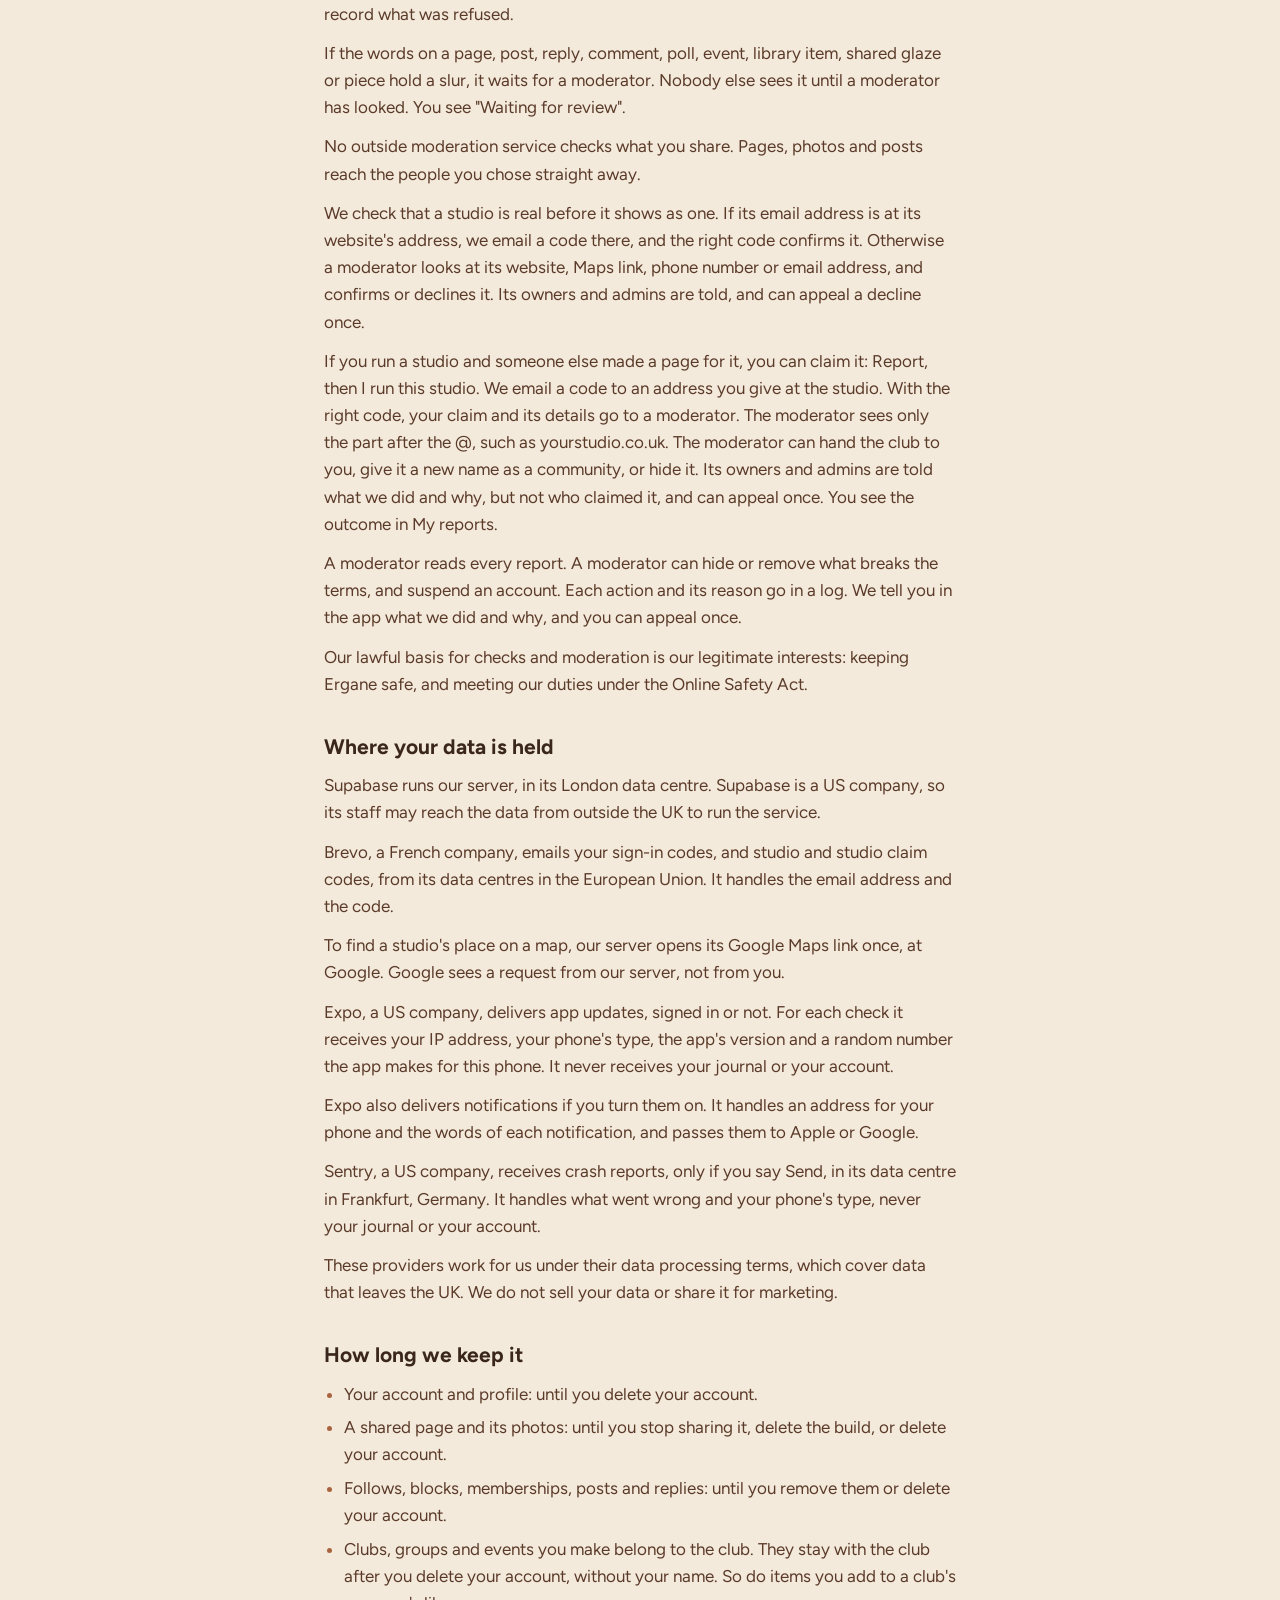
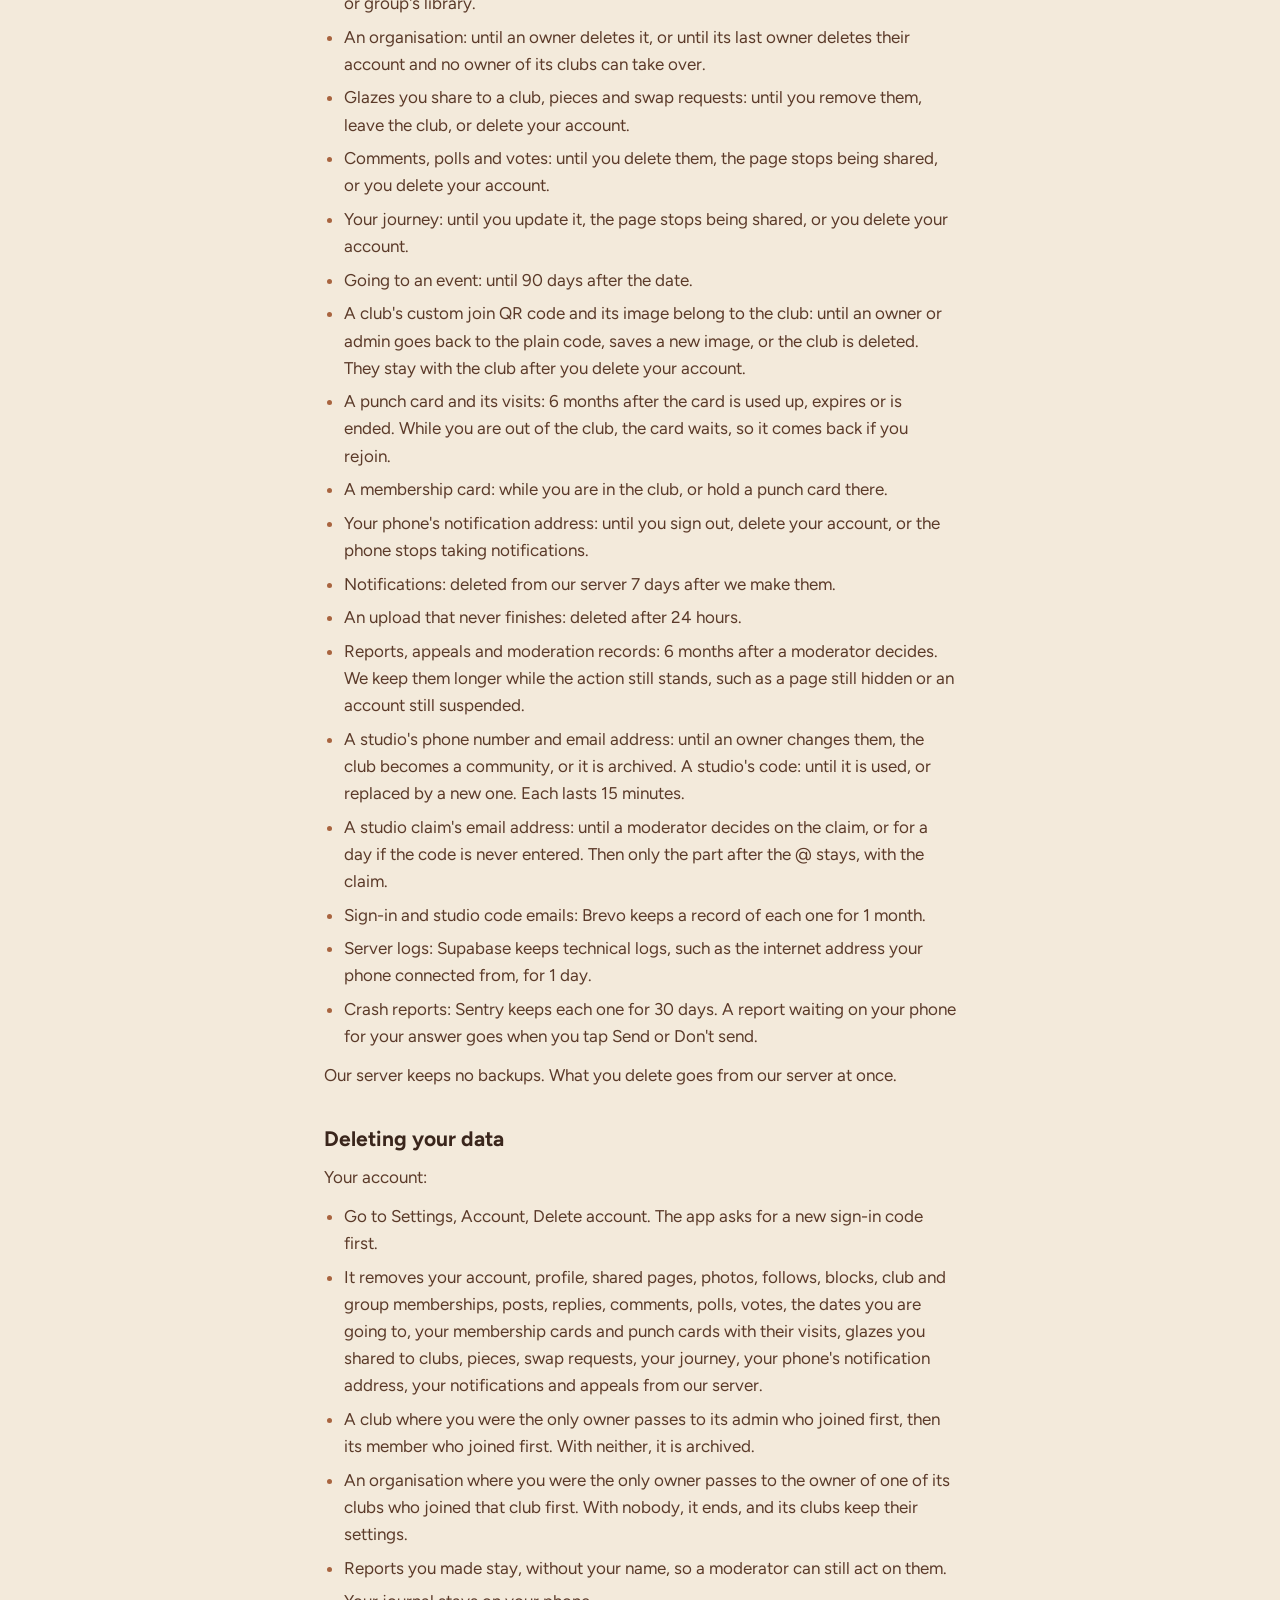
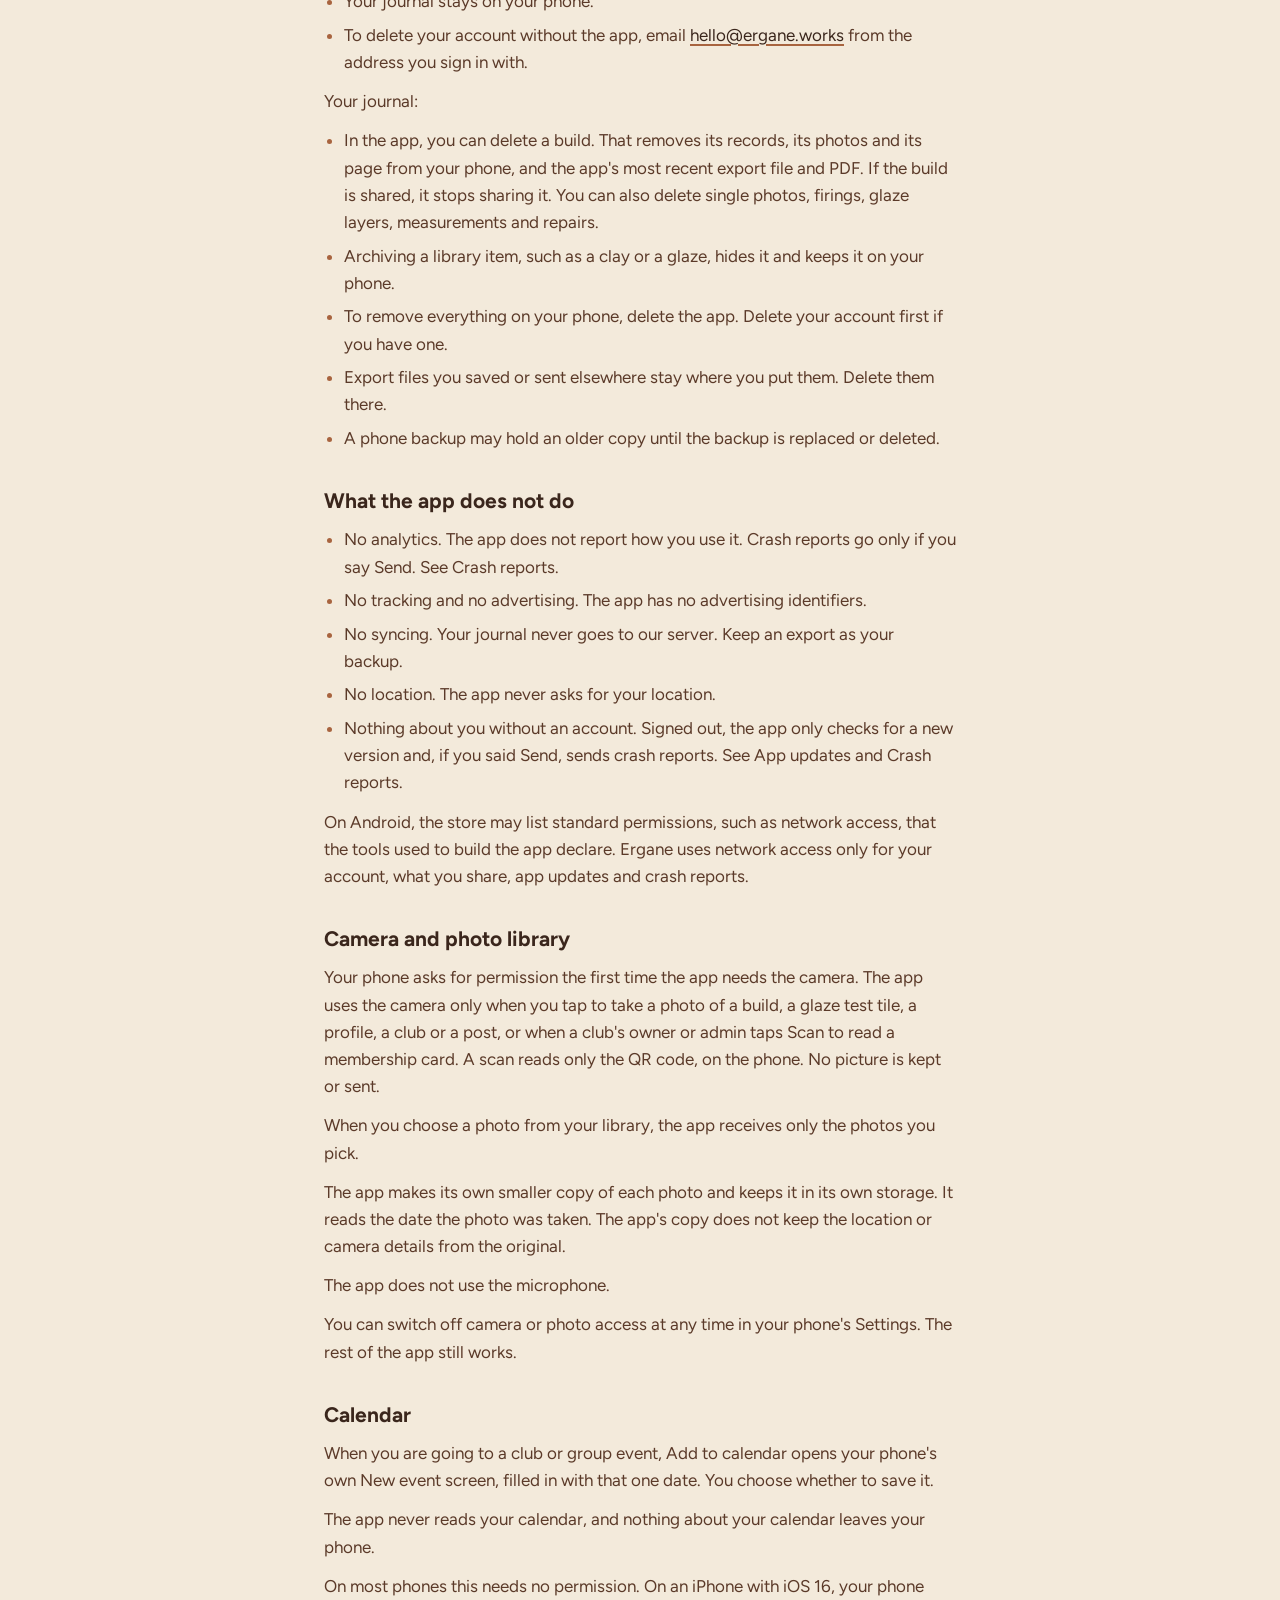
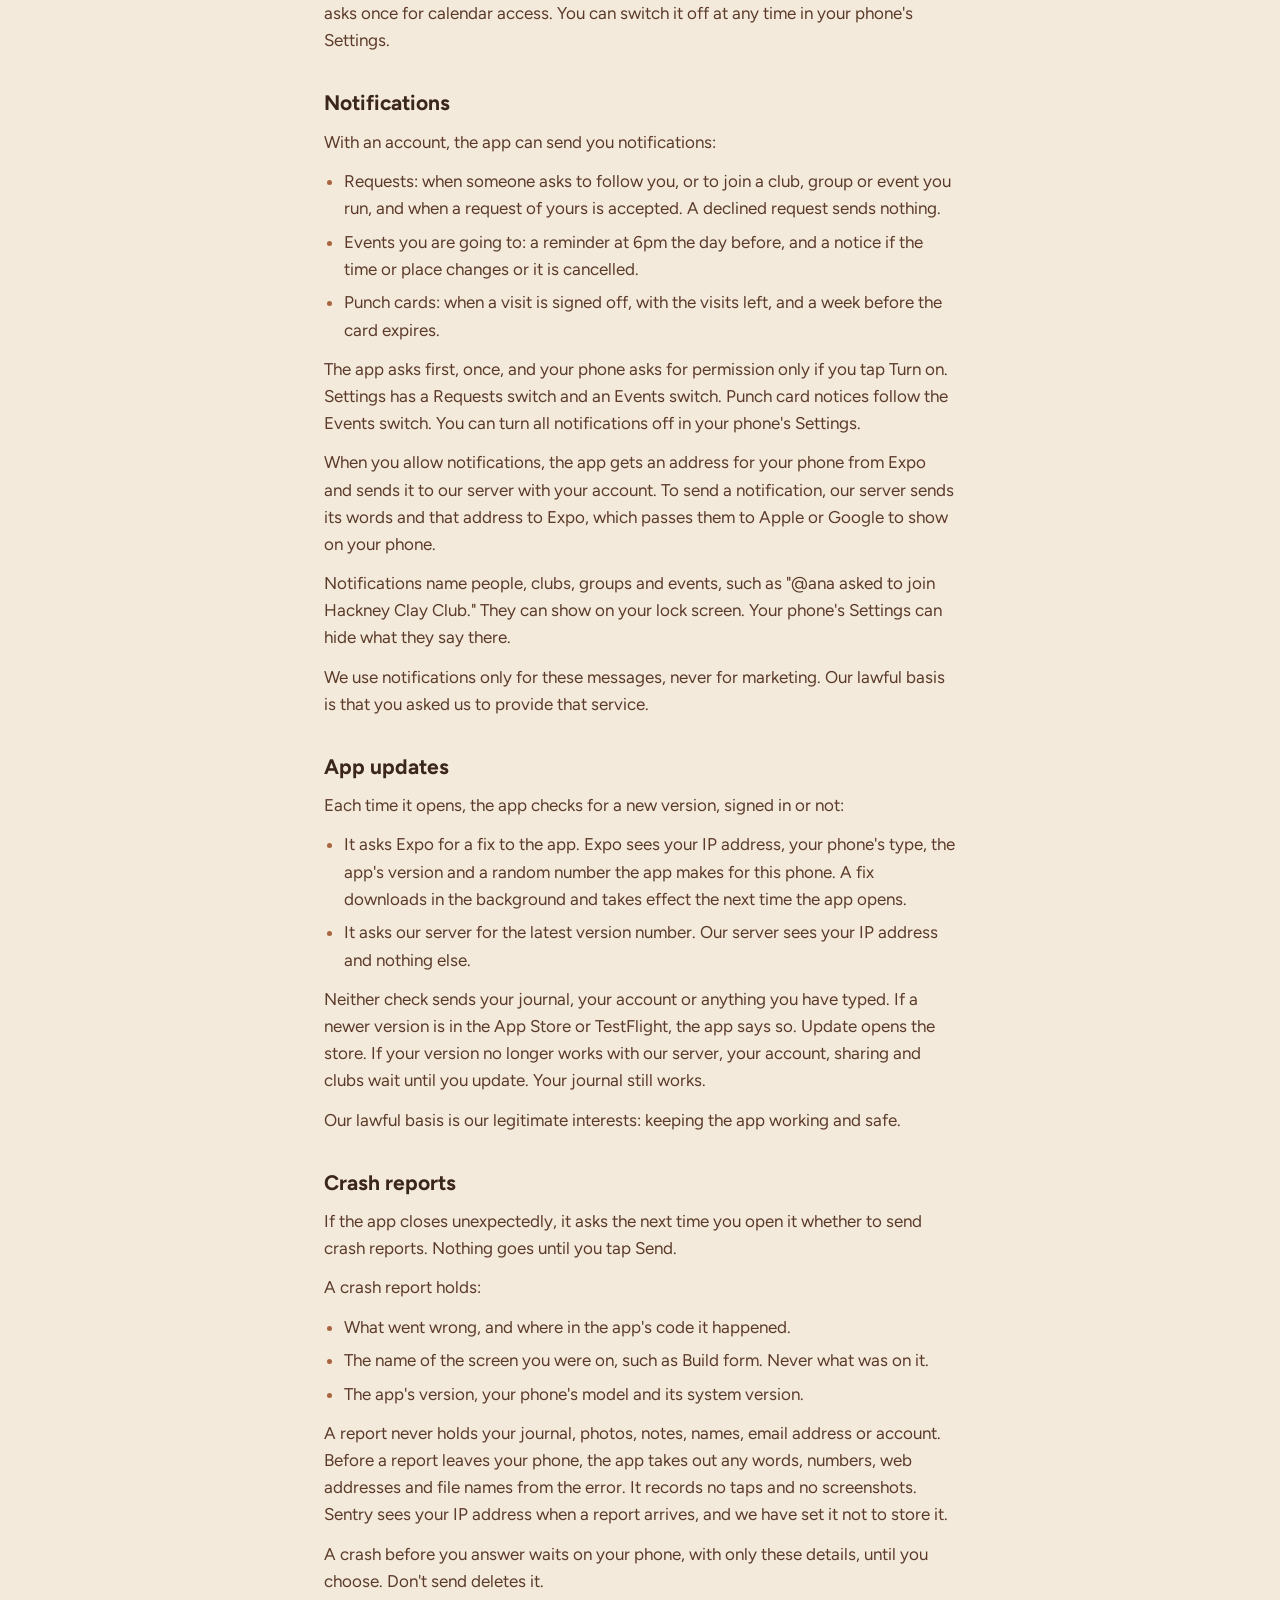
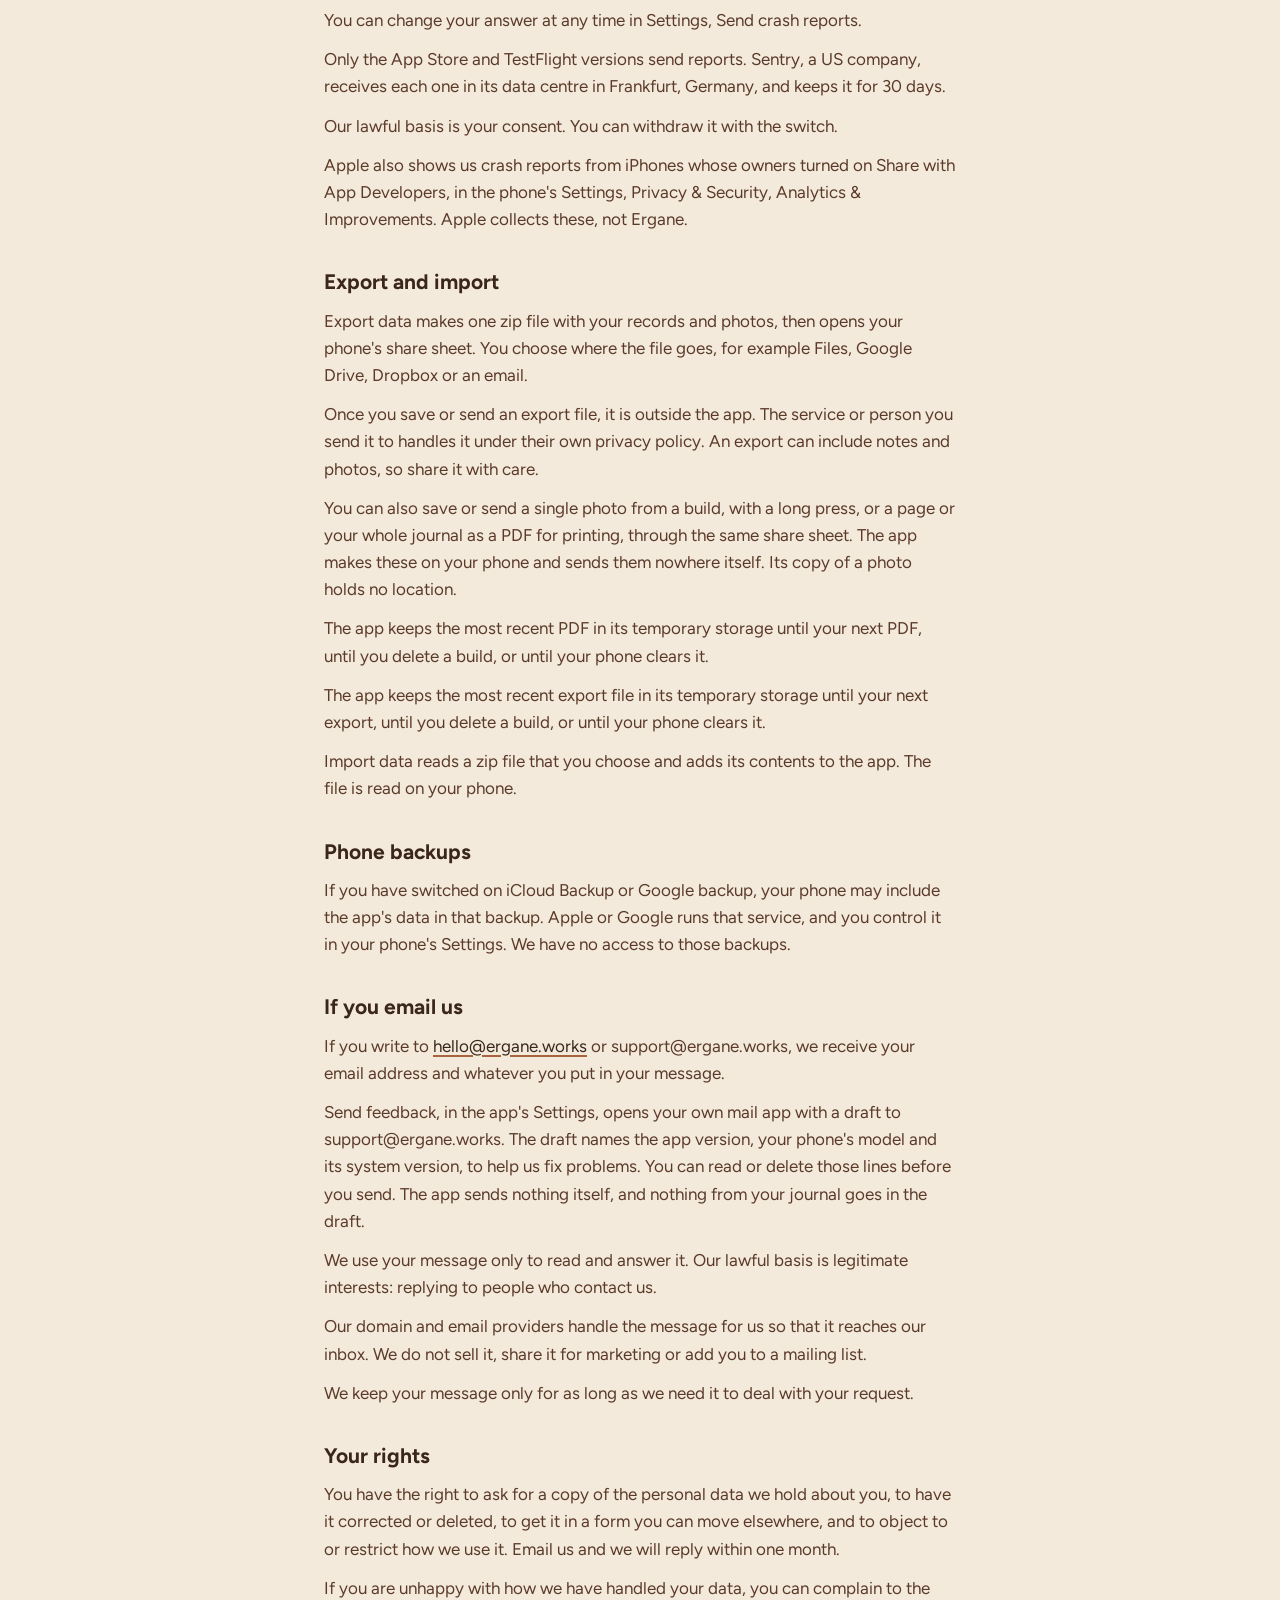
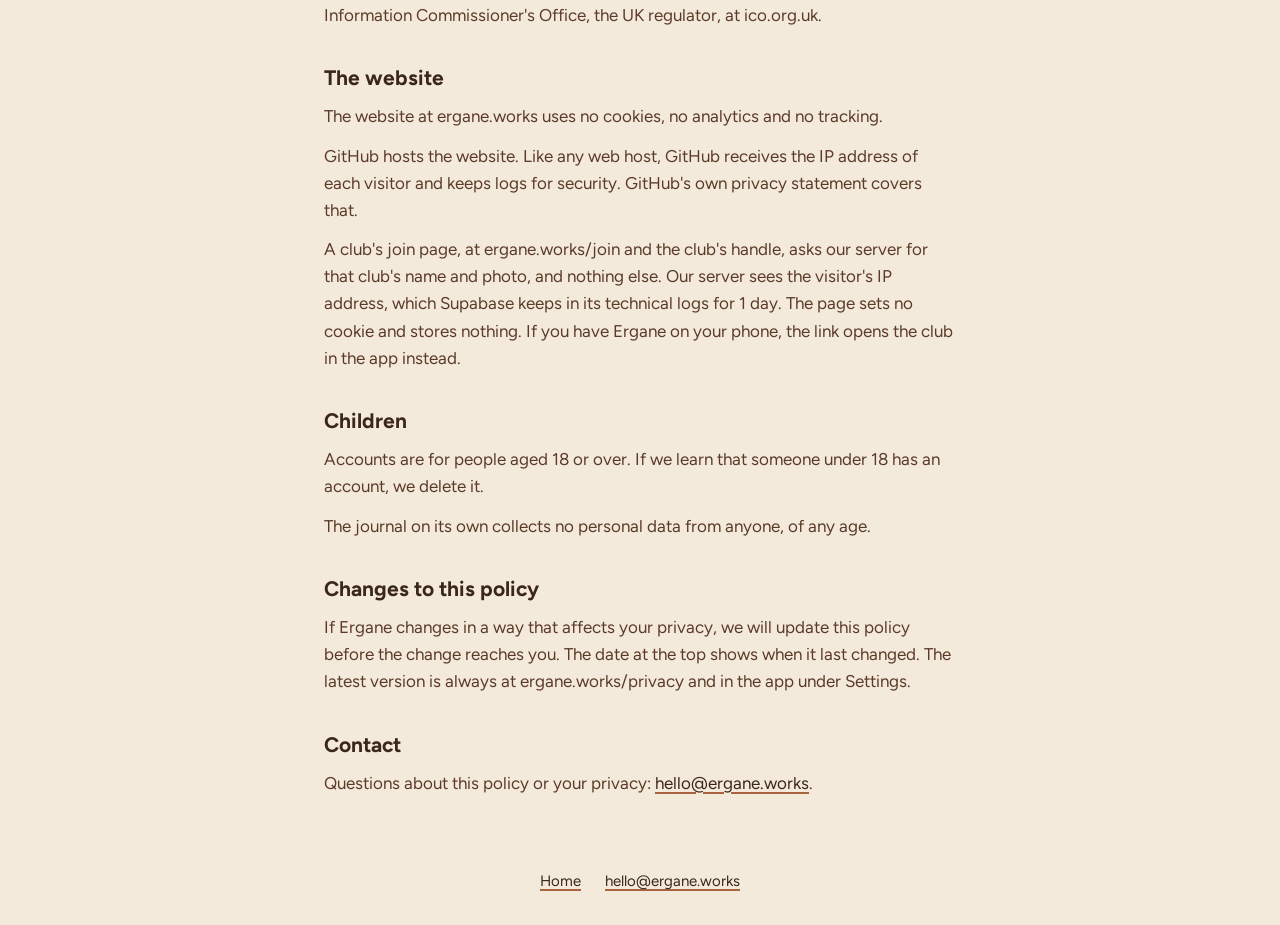
==== commit 763b0fe4: "Privacy policy for punch cards and join codes" ====
--- a/privacy/index.html
+++ b/privacy/index.html
@@ -15,7 +15,7 @@
   </header>
   <main class="page">
     <h1>Privacy policy</h1>
-    <p class="date">Last updated <time datetime="2026-10-21">21 October 2026</time></p>
+    <p class="date">Last updated <time datetime="2026-11-09">9 November 2026</time></p>
     <section id="summary">
       <h2>The short version</h2>
       <p>Ergane is a pottery journal. Your journal stays on your phone.</p>
@@ -63,6 +63,7 @@
         <li>Who you follow, follow requests and approvals, followers you remove, and people you block.</li>
         <li>Reports you make: what you reported, the reason and any details you type. Appeals you make: what you appeal and the words you type.</li>
         <li>Clubs and groups you make, join, ask to join or leave, and your role in them. When you run a club or group, its name, handle, description, location or area, photo, rules and places, and whether a club is a studio or a community.</li>
+        <li>When you run a club and tap Save on a custom join QR code: the image you chose for its middle, as a new copy made on your phone, and the code's size, shape and colours.</li>
         <li>When you run a studio, its website or social page, and its Google Maps link, from which our server reads the studio's place on a map. Its owners can add a phone number and an email address for the studio.</li>
         <li>Organisations you make or run: the name, the rules and the public or private setting shared with every club, which clubs are in it, and who owns it.</li>
         <li>Club posts, discussion posts with up to 4 photos, and replies.</li>
@@ -74,6 +75,7 @@
         <li>Pieces: a photo from one of your shared pages that you add to a library glaze, with any words you type. No new photo uploads.</li>
         <li>Your ceramics journey, when you tap Share journey or Update journey: which of your shared pages are on it, their order, and which of their photos to show. Builds you have not shared stay on your phone. No new photo uploads.</li>
         <li>Swap requests: which of your shared glazes you offer for another member's, and their answer. A request holds no words.</li>
+        <li>When you run a club, its punch card types, such as 5 visits, the cards you give, the visits you sign off, add by hand with a past date and an optional note, or undo, and the reason when you end a card early. The app takes no money and holds no price.</li>
       </ul>
       <p>Photos go up as smaller copies made afresh on your phone, so they carry no location or camera details.</p>
       <p>Who sees what you share:</p>
@@ -86,6 +88,9 @@
         <li>Who is going to an event shows by name to the club's or group's people. Everyone else sees a count.</li>
         <li>A club's library shows to the club's people, and a group's to whoever can see the group. A library glaze's recipe shows to them only when Recipe public is on. When it is off, only the club's owners and admins, or the group's organisers, see it. A piece shows its photo to everyone who sees the library, even when its page is for your followers only. A glaze you share to a club reaches the audience you chose, with your handle.</li>
         <li>A swap request shows only to you and the member you asked.</li>
+        <li>Everyone in a club has a membership card for it, with a QR code. Only the club's owners and admins can scan it. A scan shows them your name, handle, photo, role and when you joined.</li>
+        <li>A club's custom join QR code and its image show only to the club's owners and admins. Anyone who scans a printed code sees only the club's join page.</li>
+        <li>A punch card and its visits, with the day of each visit, who signed it off or added it, and any note they typed, show only to you and the club's owners and admins. This is a record of when you visited the studio.</li>
         <li>Your journey shows on your profile to people who can see your profile, and each sees only the pieces whose pages they can open. Their phone cuts out each piece from the page's photo itself.</li>
         <li>A comment shows, with your handle, to everyone who can see the page, while its sharer has comments on. The sharer can hide it.</li>
         <li>Nobody sees who voted for what in a poll, the person who asked included. People see the number of votes for each option.</li>
@@ -128,6 +133,9 @@
         <li>Comments, polls and votes: until you delete them, the page stops being shared, or you delete your account.</li>
         <li>Your journey: until you update it, the page stops being shared, or you delete your account.</li>
         <li>Going to an event: until 90 days after the date.</li>
+        <li>A club's custom join QR code and its image belong to the club: until an owner or admin goes back to the plain code, saves a new image, or the club is deleted. They stay with the club after you delete your account.</li>
+        <li>A punch card and its visits: 6 months after the card is used up, expires or is ended. While you are out of the club, the card waits, so it comes back if you rejoin.</li>
+        <li>A membership card: while you are in the club, or hold a punch card there.</li>
         <li>Your phone's notification address: until you sign out, delete your account, or the phone stops taking notifications.</li>
         <li>Notifications: deleted from our server 7 days after we make them.</li>
         <li>An upload that never finishes: deleted after 24 hours.</li>
@@ -145,7 +153,7 @@
       <p>Your account:</p>
       <ul>
         <li>Go to Settings, Account, Delete account. The app asks for a new sign-in code first.</li>
-        <li>It removes your account, profile, shared pages, photos, follows, blocks, club and group memberships, posts, replies, comments, polls, votes, the dates you are going to, glazes you shared to clubs, pieces, swap requests, your journey, your phone's notification address, your notifications and appeals from our server.</li>
+        <li>It removes your account, profile, shared pages, photos, follows, blocks, club and group memberships, posts, replies, comments, polls, votes, the dates you are going to, your membership cards and punch cards with their visits, glazes you shared to clubs, pieces, swap requests, your journey, your phone's notification address, your notifications and appeals from our server.</li>
         <li>A club where you were the only owner passes to its admin who joined first, then its member who joined first. With neither, it is archived.</li>
         <li>An organisation where you were the only owner passes to the owner of one of its clubs who joined that club first. With nobody, it ends, and its clubs keep their settings.</li>
         <li>Reports you made stay, without your name, so a moderator can still act on them.</li>
@@ -174,7 +182,7 @@
     </section>
     <section id="camera">
       <h2>Camera and photo library</h2>
-      <p>Your phone asks for permission the first time the app needs the camera. The app uses the camera only when you tap to take a photo of a build, a glaze test tile, a profile, a club or a post.</p>
+      <p>Your phone asks for permission the first time the app needs the camera. The app uses the camera only when you tap to take a photo of a build, a glaze test tile, a profile, a club or a post, or when a club's owner or admin taps Scan to read a membership card. A scan reads only the QR code, on the phone. No picture is kept or sent.</p>
       <p>When you choose a photo from your library, the app receives only the photos you pick.</p>
       <p>The app makes its own smaller copy of each photo and keeps it in its own storage. It reads the date the photo was taken. The app's copy does not keep the location or camera details from the original.</p>
       <p>The app does not use the microphone.</p>
@@ -192,8 +200,9 @@
       <ul>
         <li>Requests: when someone asks to follow you, or to join a club, group or event you run, and when a request of yours is accepted. A declined request sends nothing.</li>
         <li>Events you are going to: a reminder at 6pm the day before, and a notice if the time or place changes or it is cancelled.</li>
-      </ul>
-      <p>The app asks first, once, and your phone asks for permission only if you tap Turn on. Settings has a Requests switch and an Events switch. You can turn all notifications off in your phone's Settings.</p>
+        <li>Punch cards: when a visit is signed off, with the visits left, and a week before the card expires.</li>
+      </ul>
+      <p>The app asks first, once, and your phone asks for permission only if you tap Turn on. Settings has a Requests switch and an Events switch. Punch card notices follow the Events switch. You can turn all notifications off in your phone's Settings.</p>
       <p>When you allow notifications, the app gets an address for your phone from Expo and sends it to our server with your account. To send a notification, our server sends its words and that address to Expo, which passes them to Apple or Google to show on your phone.</p>
       <p>Notifications name people, clubs, groups and events, such as &quot;@ana asked to join Hackney Clay Club.&quot; They can show on your lock screen. Your phone's Settings can hide what they say there.</p>
       <p>We use notifications only for these messages, never for marketing. Our lawful basis is that you asked us to provide that service.</p>
--- a/styles.css
+++ b/styles.css
@@ -250,3 +250,24 @@
   background: var(--line);
   color: var(--cream);
 }
+
+/* On a Kiln brown page, buttons and pills take the app's dark-mode colours
+   from src/theme/colours.ts (darkColours): accent fill, Kiln brown text, hard shadow. */
+@media (prefers-color-scheme: dark) {
+  :root {
+    --dark-accent: #BC8768;
+    --dark-hard: #1D130E;
+  }
+
+  .join-button,
+  .join-button-main,
+  .hero .soon {
+    background: var(--dark-accent);
+    border-color: var(--dark-hard);
+    color: var(--kiln-brown);
+  }
+
+  .join-button {
+    box-shadow: 3px 3px 0 var(--dark-hard);
+  }
+}
